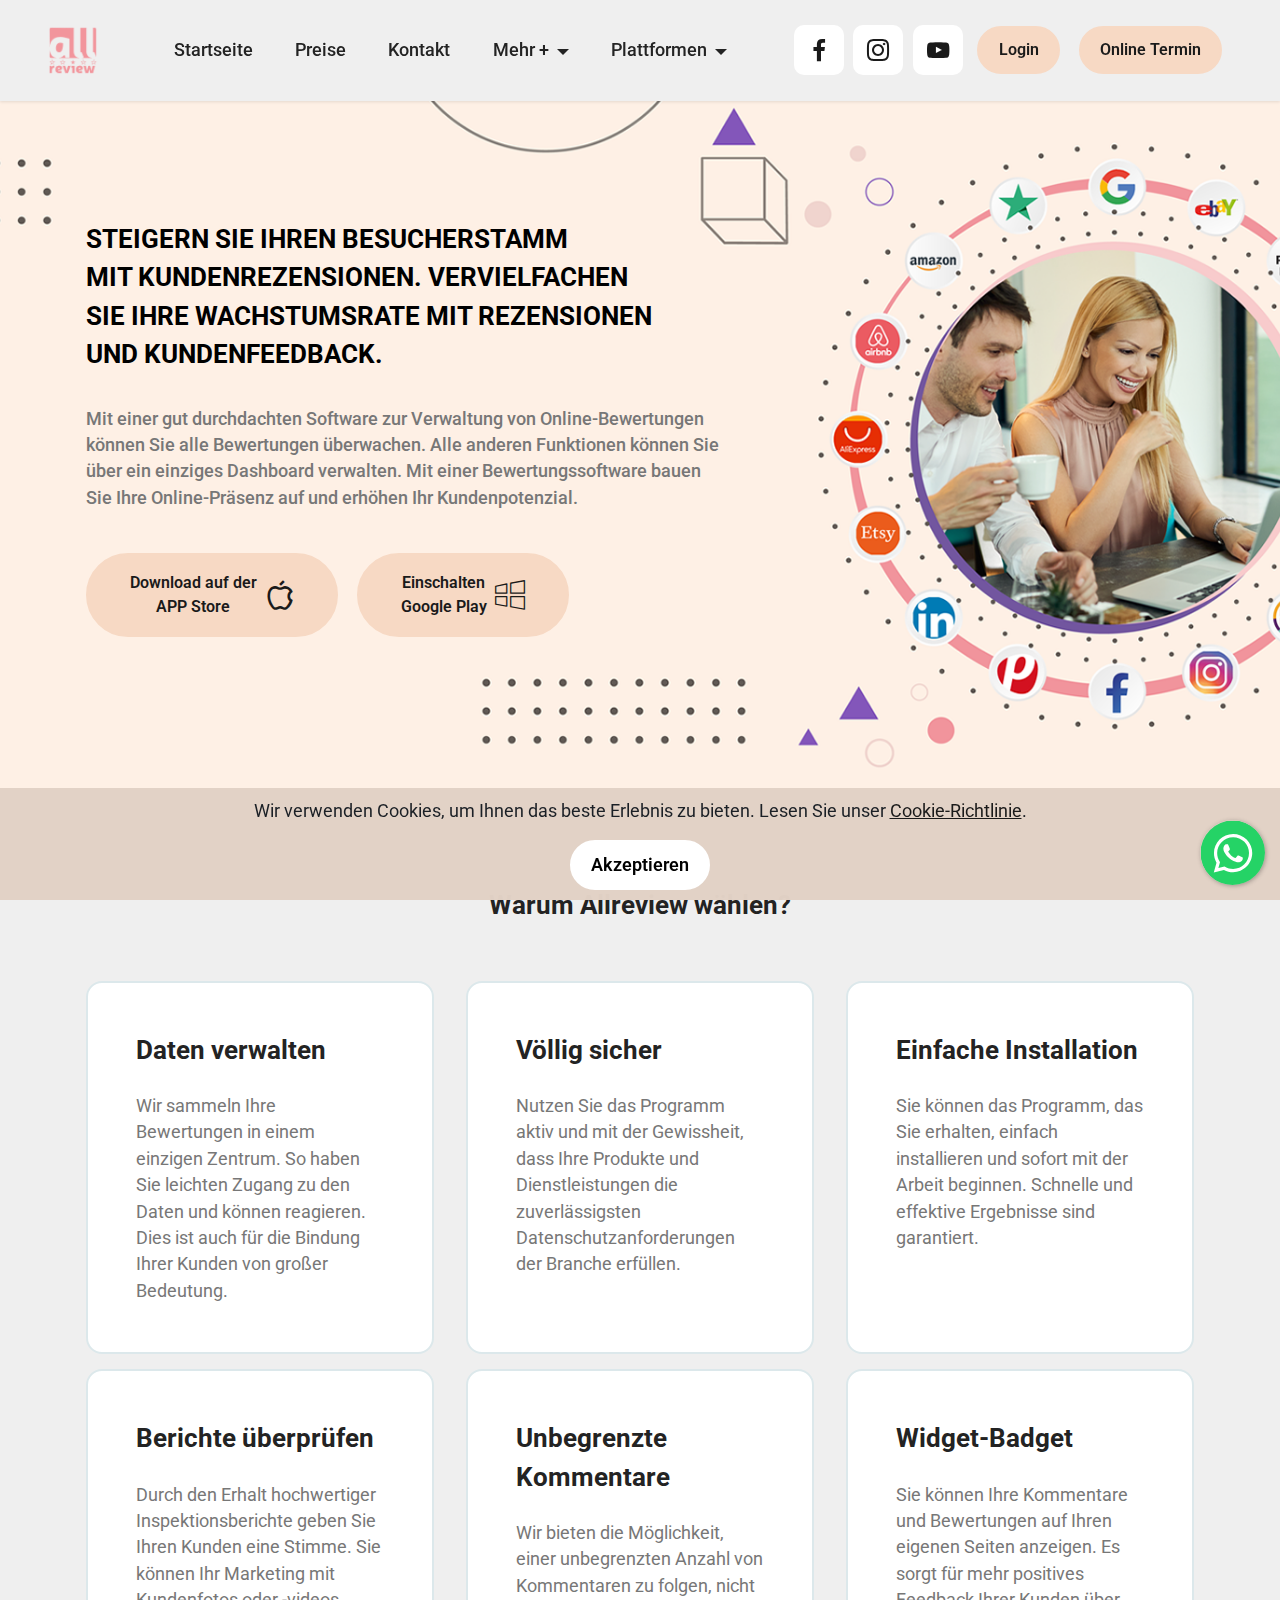
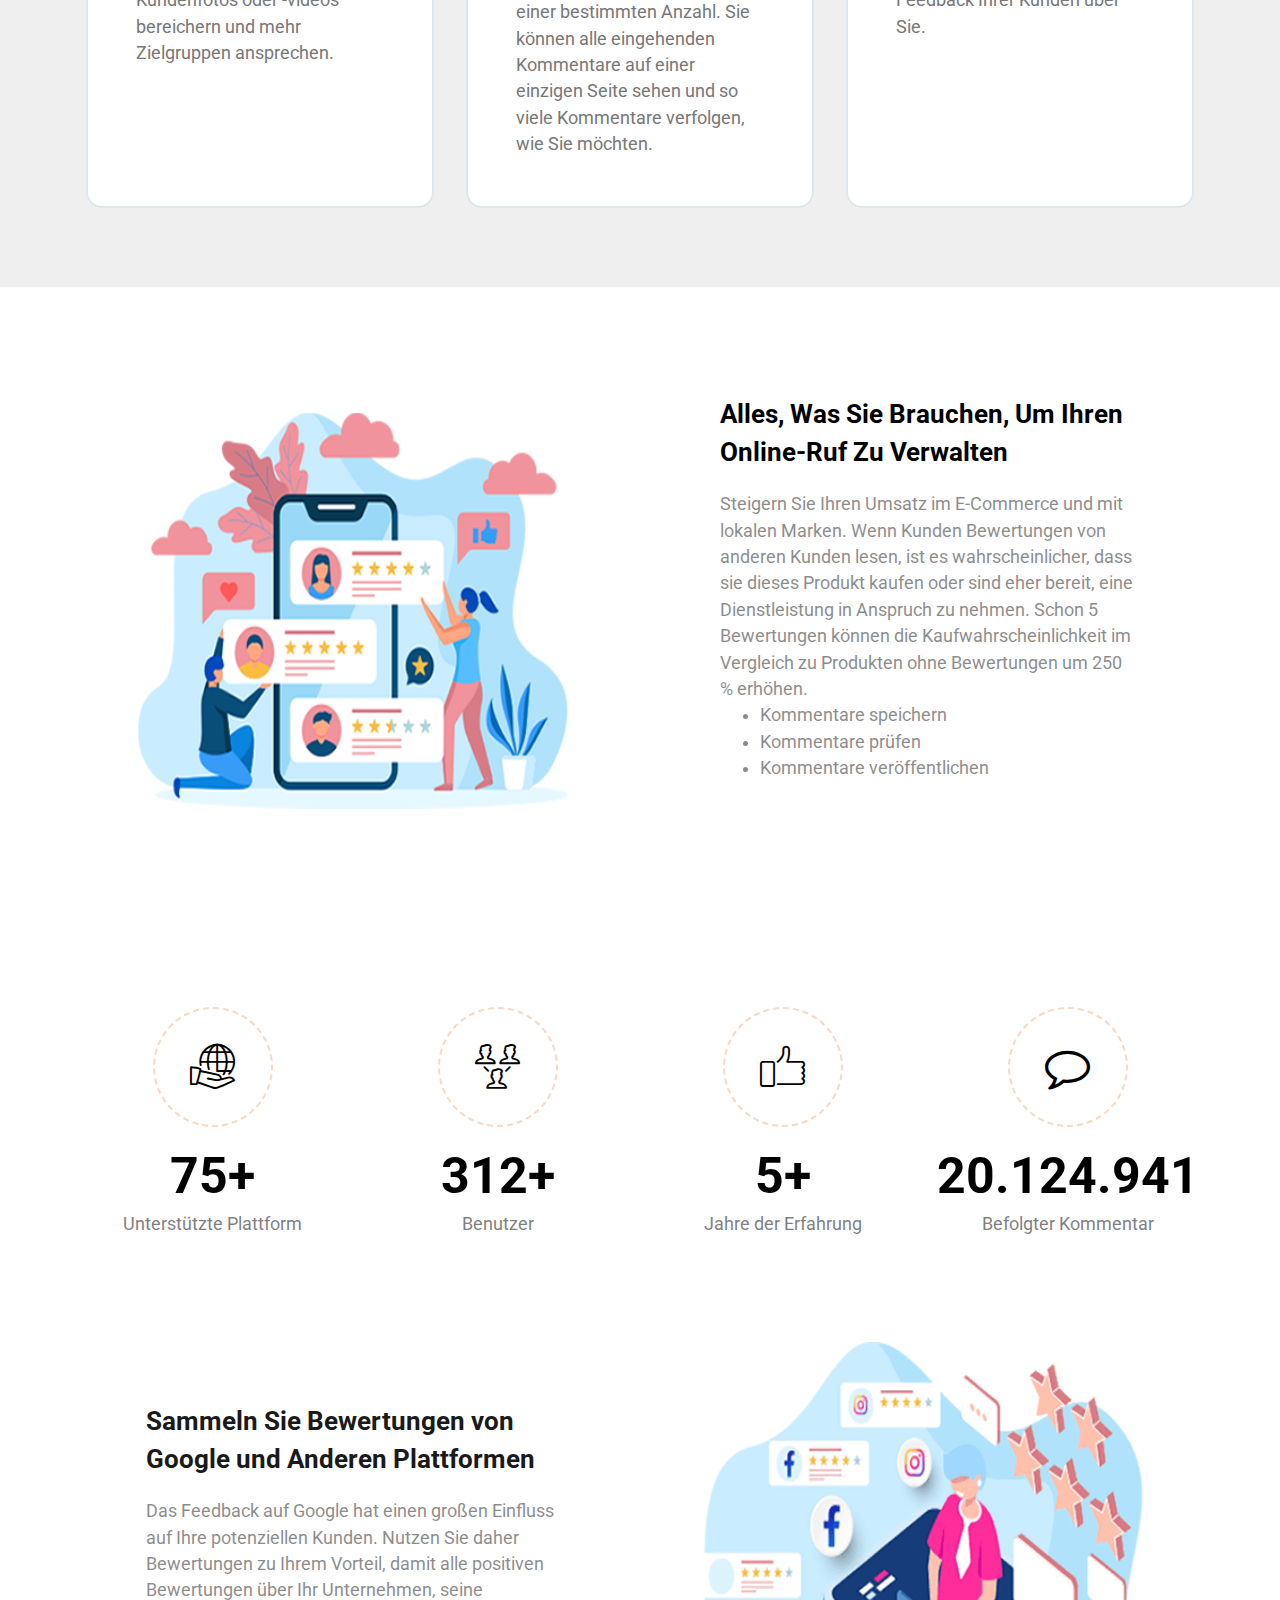
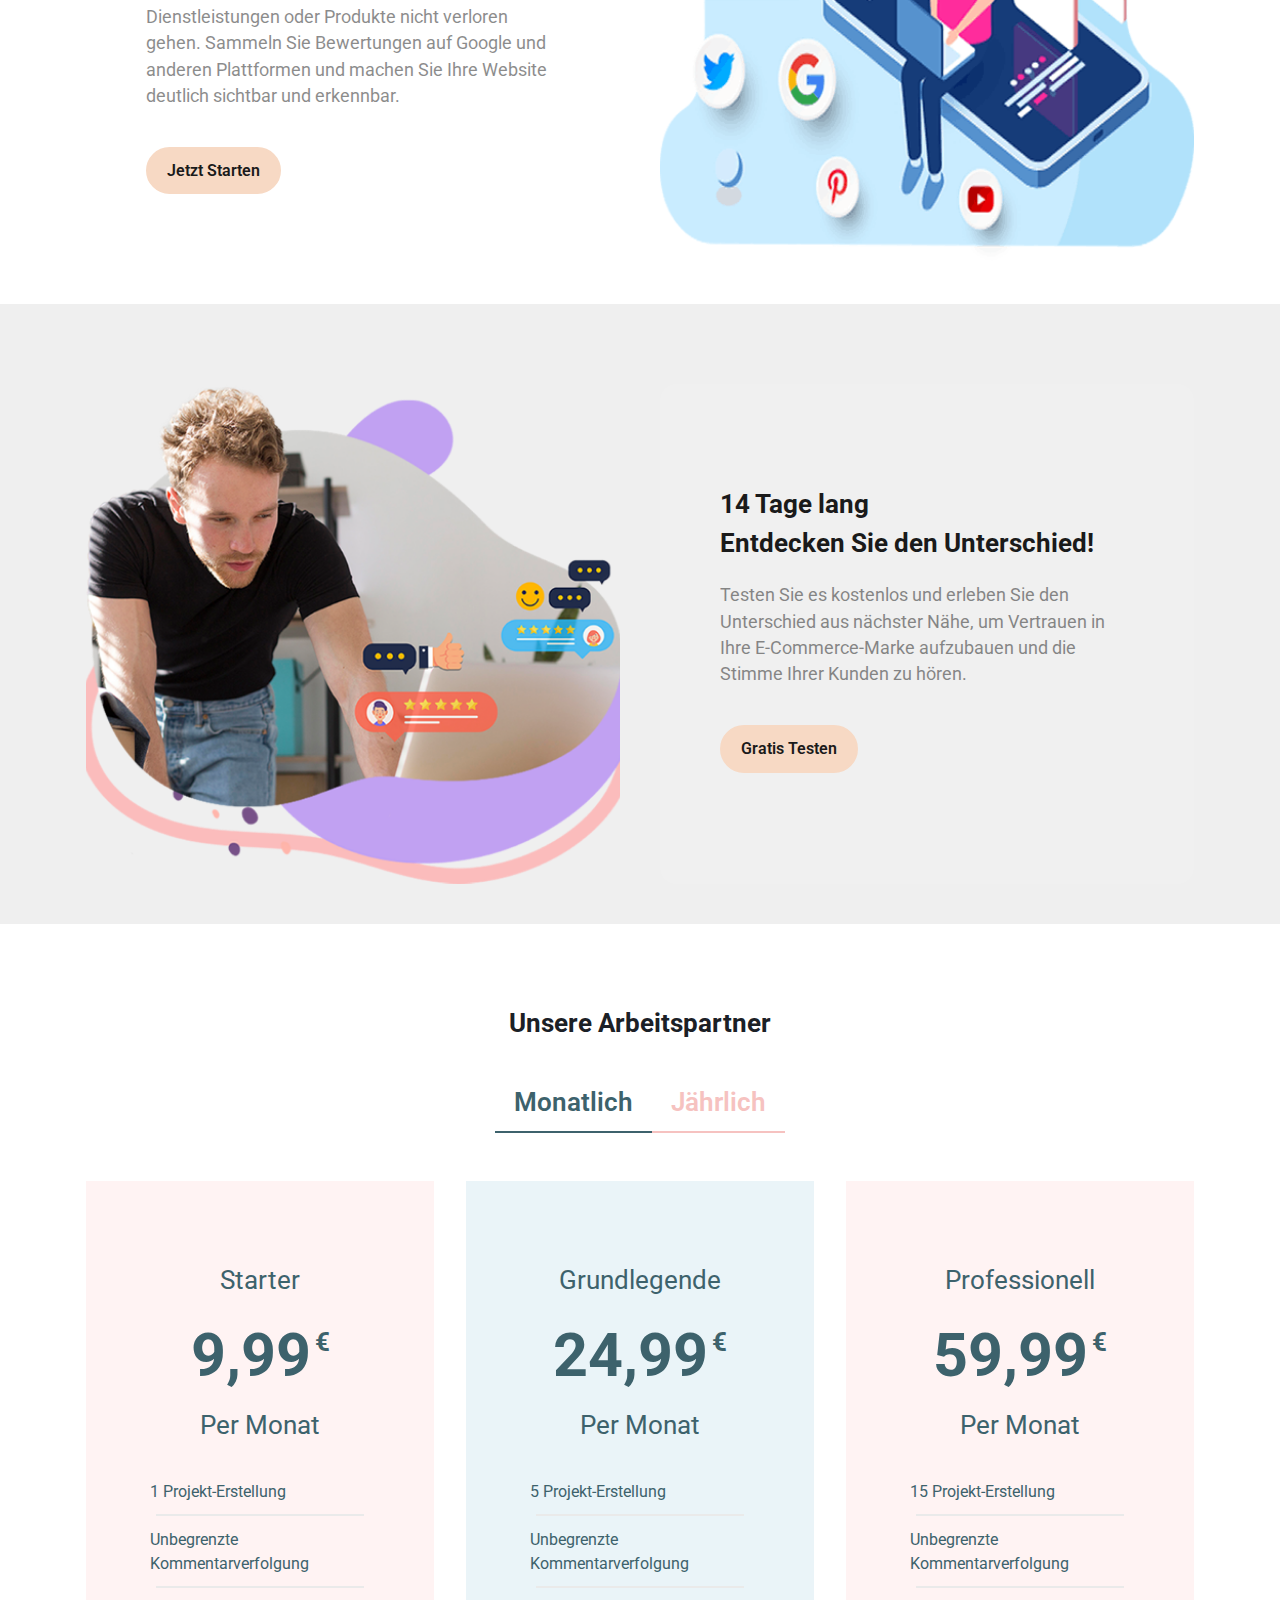
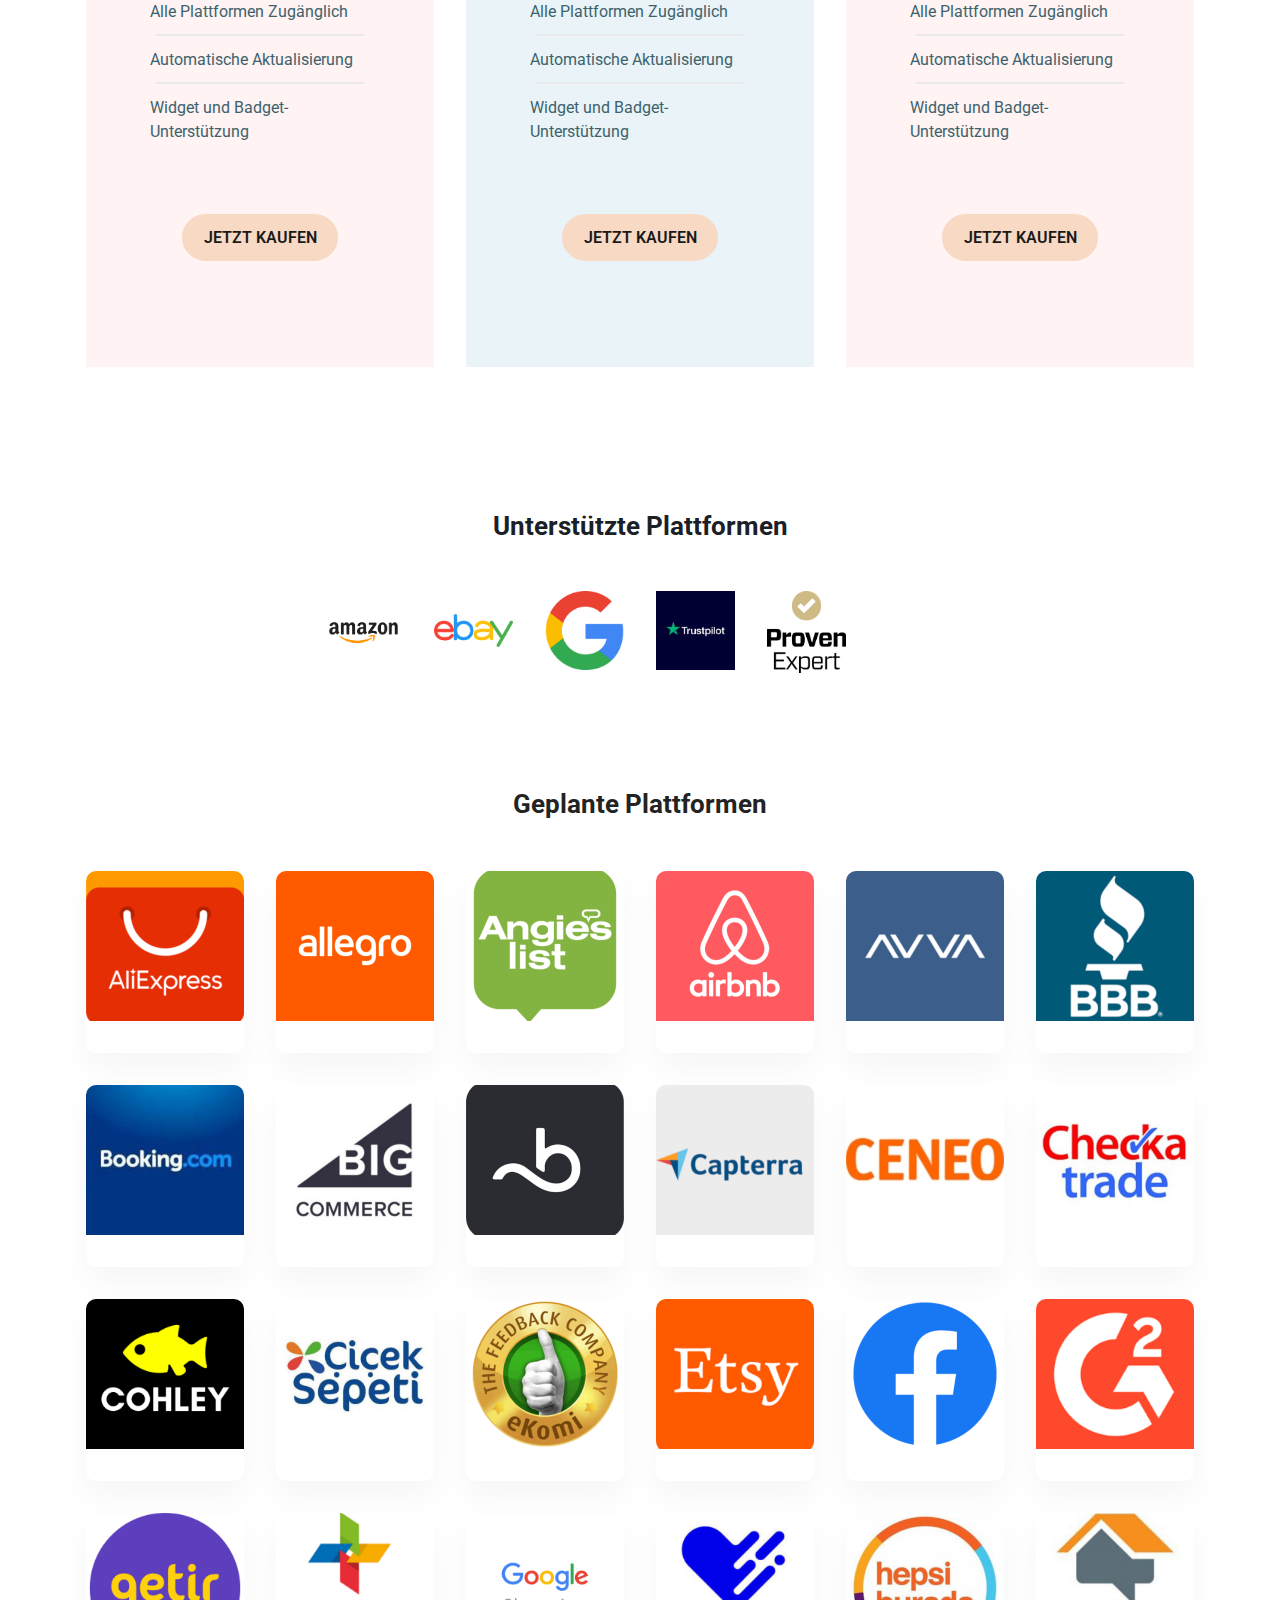
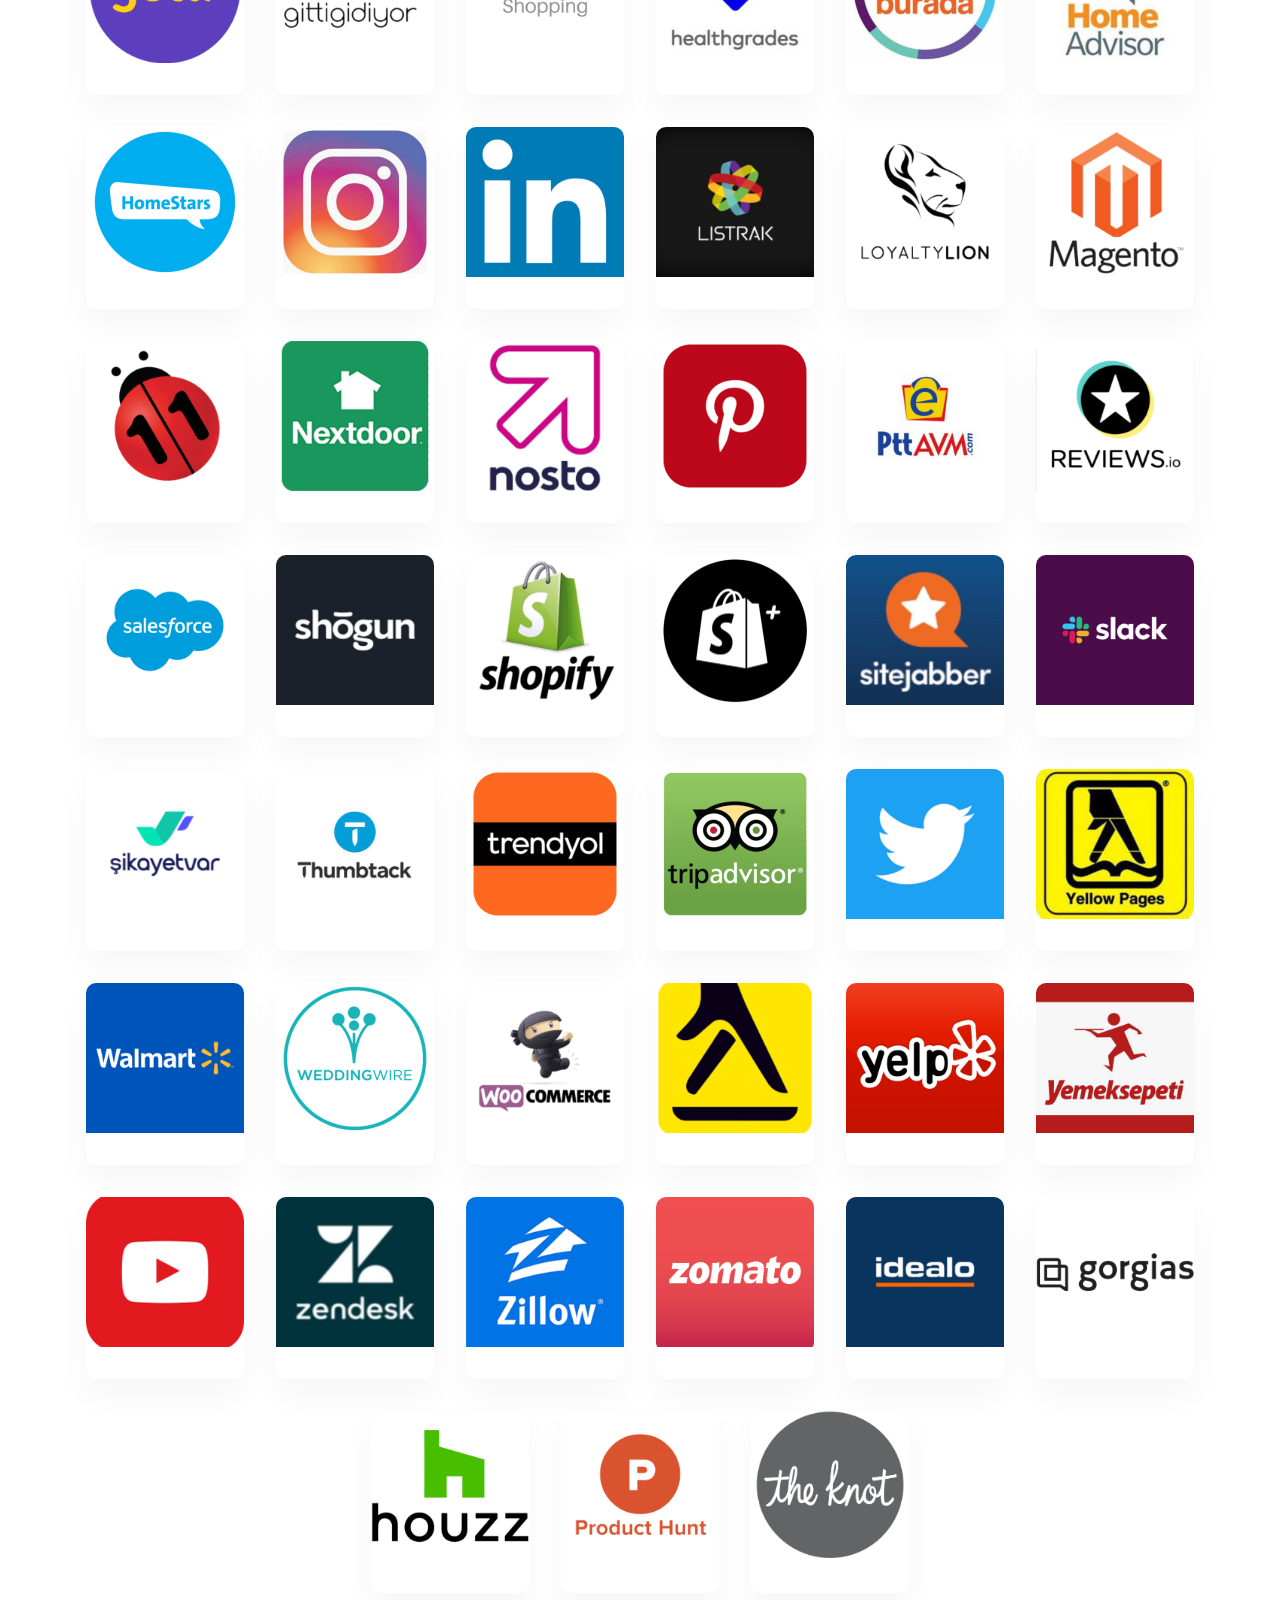
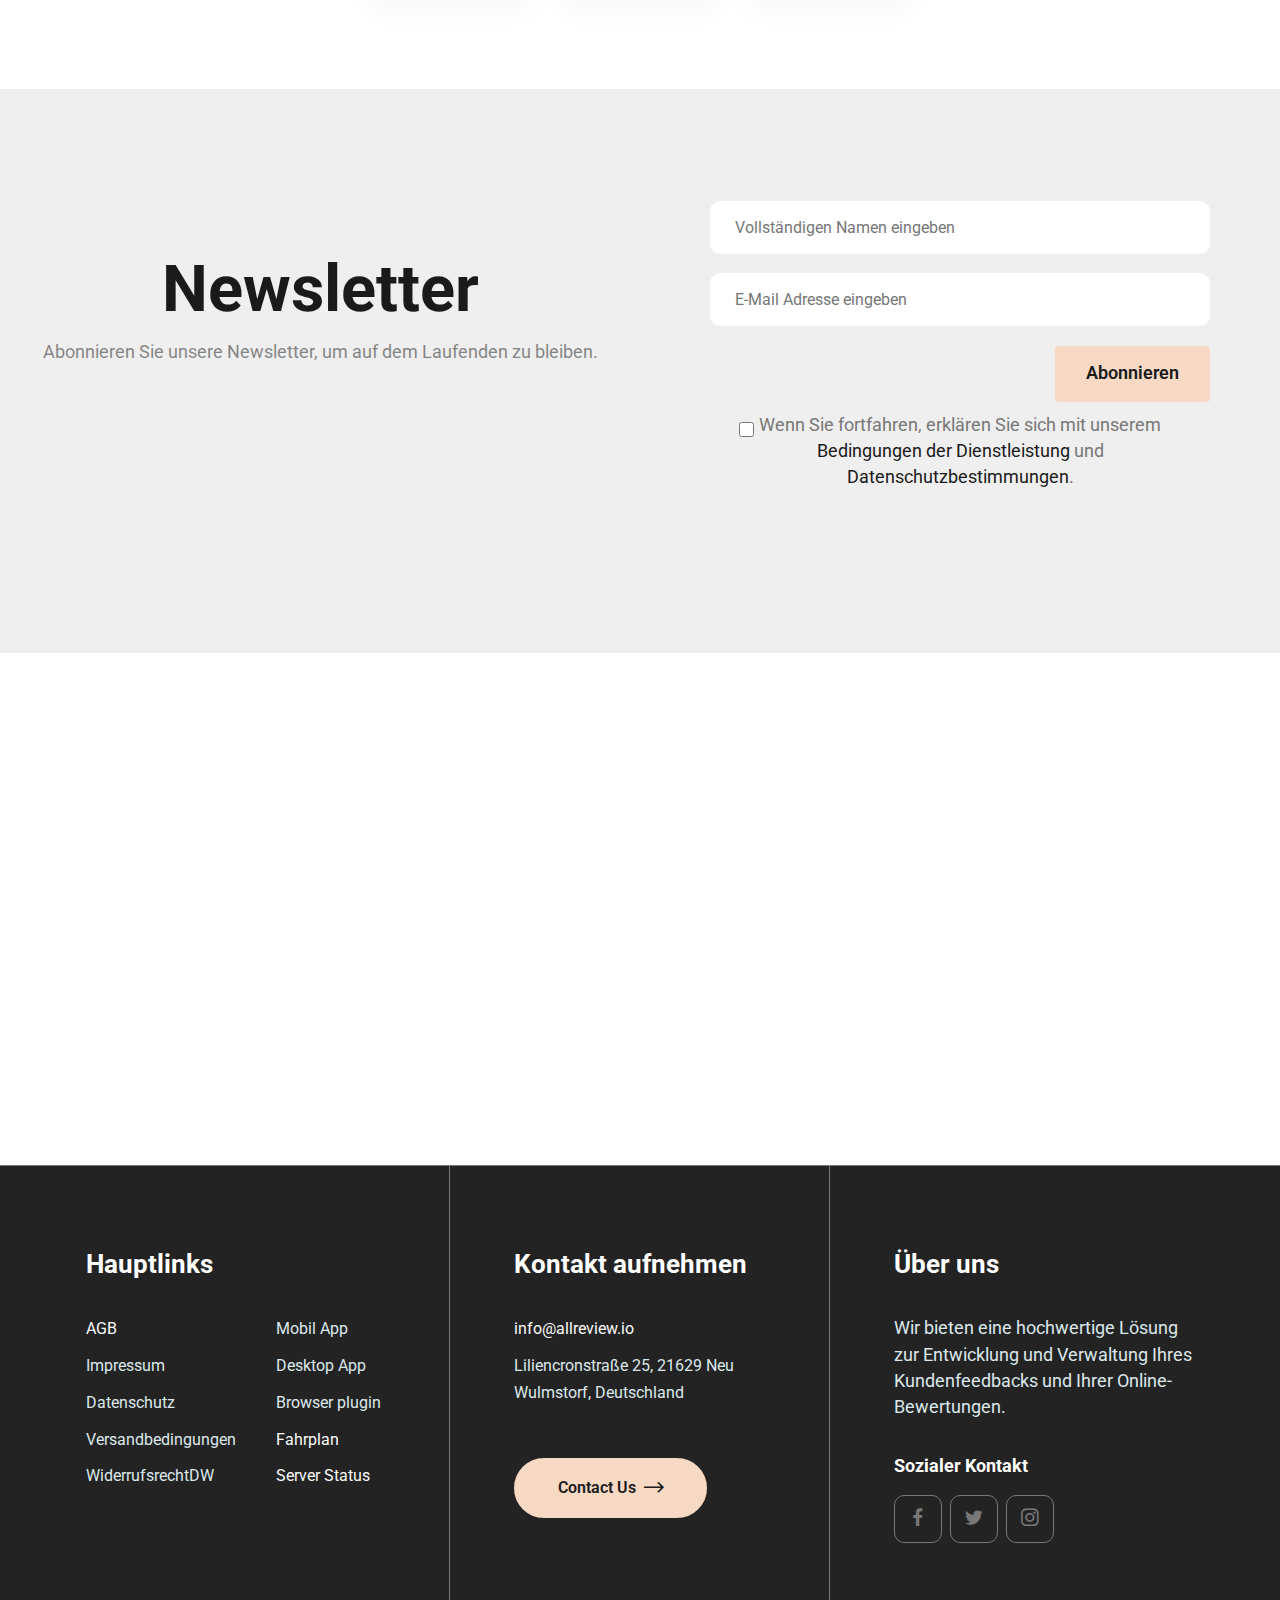
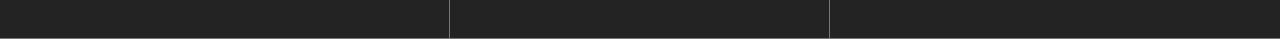
==== index.html @ 074fd221 "1" ====
<!DOCTYPE html>
<html  lang="de">
<head>
  
  <meta charset="UTF-8">
  <meta http-equiv="X-UA-Compatible" content="IE=edge">
  
  <meta name="twitter:card" content="summary_large_image"/>
  <meta name="twitter:image:src" content="">
  <meta property="og:image" content="">
  <meta name="twitter:title" content="Home">
  <meta name="viewport" content="width=device-width, initial-scale=1, minimum-scale=1">
  <link rel="shortcut icon" href="assets/images/logo-128x128.png" type="image/x-icon">
  <meta name="description" content="">
  
  
  <title>Home</title>
  <link rel="stylesheet" href="assets/web/assets/mobirise-icons2/mobirise2.css">
  <link rel="stylesheet" href="assets/web/assets/mobirise-icons/mobirise-icons.css">
  <link rel="stylesheet" href="assets/web/assets/mobirise-icons-bold/mobirise-icons-bold.css">
  <link rel="stylesheet" href="assets/Material-Design-Icons/css/material.css">
  <link rel="stylesheet" href="assets/FontAwesome/css/font-awesome.css">
  <link rel="stylesheet" href="assets/icon54/style.css">
  <link rel="stylesheet" href="assets/iconsMind/style.css">
  <link rel="stylesheet" href="assets/icon54-v2/style.css">
  <link rel="stylesheet" href="assets/tether/tether.min.css">
  <link rel="stylesheet" href="assets/bootstrap/css/bootstrap.min.css">
  <link rel="stylesheet" href="assets/bootstrap/css/bootstrap-grid.min.css">
  <link rel="stylesheet" href="assets/bootstrap/css/bootstrap-reboot.min.css">
  <link rel="stylesheet" href="assets/web/assets/gdpr-plugin/gdpr-styles.css">
  <link rel="stylesheet" href="assets/chatbutton/floating-wpp.css">
  <link rel="stylesheet" href="assets/dropdown/css/style.css">
  <link rel="stylesheet" href="assets/formstyler/jquery.formstyler.css">
  <link rel="stylesheet" href="assets/formstyler/jquery.formstyler.theme.css">
  <link rel="stylesheet" href="assets/datepicker/jquery.datetimepicker.min.css">
  <link rel="stylesheet" href="assets/socicon/css/styles.css">
  <link rel="stylesheet" href="assets/theme/css/style.css">
  <link rel="preload" href="https://fonts.googleapis.com/css?family=Roboto:100,100i,300,300i,400,400i,500,500i,700,700i,900,900i&display=swap" as="style" onload="this.onload=null;this.rel='stylesheet'">
  <noscript><link rel="stylesheet" href="https://fonts.googleapis.com/css?family=Roboto:100,100i,300,300i,400,400i,500,500i,700,700i,900,900i&display=swap"></noscript>
  <link rel="preload" as="style" href="assets/mobirise/css/mbr-additional.css"><link rel="stylesheet" href="assets/mobirise/css/mbr-additional.css" type="text/css">
  
  
  <script src="https://cdn.gravitec.net/storage/577060b74be6c25f3ea1b6c2cb32efcf/client.js" async></script>
  
</head>
<body>
  
  <section class="menu menu1 cid-st2eExKwNs" once="menu" id="menu01-1">
    
    <nav class="navbar navbar-dropdown navbar-fixed-top navbar-expand-lg">
        <div class="container-fluid">
            <div class="navbar-brand">
                <span class="navbar-logo">
                    <a href="index.html#header01-0">
                        <img src="[data-uri]" alt="Allreview.io" style="height: 5.5rem;" loading="lazy" class="lazyload" data-src="assets/images/favicon.png">
                    </a>
                </span>
                
            </div>
            <button class="navbar-toggler" type="button" data-toggle="collapse" data-target="#navbarSupportedContent" aria-controls="navbarNavAltMarkup" aria-expanded="false" aria-label="Toggle navigation">
                <div class="hamburger">
                    <span></span>
                    <span></span>
                    <span></span>
                    <span></span>
                </div>
            </button>
            <div class="collapse navbar-collapse" id="navbarSupportedContent">
                <ul class="navbar-nav nav-dropdown" data-app-modern-menu="true"><li class="nav-item"><a class="nav-link link text-black text-primary display-7" href="index.html#header01-0" aria-expanded="false">Startseite</a></li>
                    <li class="nav-item"><a class="nav-link link text-black text-primary display-7" href="index.html#content02-1z" aria-expanded="false">Preise</a></li>
                    <li class="nav-item"><a class="nav-link link text-black text-primary display-7" href="kontakt.html#contact4-e">Kontakt</a></li><li class="nav-item dropdown"><a class="nav-link link text-black dropdown-toggle display-7" href="#" data-toggle="dropdown-submenu" aria-expanded="false">Mehr +</a><div class="dropdown-menu"><a class="text-black dropdown-item text-primary display-7" href="uber-uns.html#content02-2g">Über uns</a><a class="text-black dropdown-item text-primary display-7" href="mannsshaft.html#content02-26" aria-expanded="false">Mannschaft</a><a class="text-black dropdown-item text-primary display-7" href="https://app.loopedin.io/allreview#/roadmap" aria-expanded="false" target="_blank">Fahrplan</a><a class="text-black dropdown-item text-primary display-7" href="https://stats.uptimerobot.com/9y4GzhzDp0" aria-expanded="false" target="_blank">Server Status</a></div></li><li class="nav-item dropdown"><a class="nav-link link text-black dropdown-toggle display-7" href="#" data-toggle="dropdown-submenu" aria-expanded="false">Plattformen</a><div class="dropdown-menu"><a class="text-black dropdown-item text-primary display-7" href="mobil-app.html#article8-u">Mobil App</a><a class="text-black dropdown-item text-primary display-7" href="desktop-app.html#article8-t" aria-expanded="false">Desktop App</a><a class="text-black dropdown-item text-primary display-7" href="browser-plugin.html#article8-s" aria-expanded="false">Browser Plugin</a></div></li></ul>
                <div class="icons-menu">
                    <a class="iconfont-wrapper" href="#" target="_blank">
                        <span class="p-2 mbr-iconfont socicon-facebook socicon" style="color: rgb(26, 26, 26); fill: rgb(26, 26, 26);"></span>
                    </a>
                    <a class="iconfont-wrapper" href="#" target="_blank">
                        <span class="p-2 mbr-iconfont socicon-instagram socicon" style="color: rgb(26, 26, 26); fill: rgb(26, 26, 26);"></span>
                    </a>
                    <a class="iconfont-wrapper" href="#" target="_blank">
                        <span class="p-2 mbr-iconfont socicon-youtube socicon" style="color: rgb(26, 26, 26); fill: rgb(26, 26, 26);"></span>
                    </a>
                    
                </div>
                <div class="navbar-buttons mbr-section-btn"><a class="btn btn-primary display-4" href="#">Login</a> <a class="btn btn-primary display-4" href="#" data-toggle="modal" data-bs-toggle="modal" data-target="#mbr-popup-1o" data-bs-target="#mbr-popup-1o">Online Termin</a></div>
            </div>
        </div>
    </nav>
</section>

<section class="header1 cid-st2eElkdSs" id="header01-0">
    
    <div class="mbr-overlay" style="opacity: 0; background-color: rgb(255, 255, 255);"></div>
    <div class="container">
        <div class="row">
            <div class="col-12 col-lg-7 align-left">
                
                <h1 class="mbr-section-title mbr-white mbr-fonts-style mb-4 display-5"><strong>STEIGERN SIE IHREN BESUCHERSTAMM
</strong><div><strong>MIT KUNDENREZENSIONEN. VERVIELFACHEN
</strong></div><div><strong>SIE IHRE WACHSTUMSRATE MIT REZENSIONEN
</strong></div><div><strong>UND KUNDENFEEDBACK.</strong></div></h1>
                <p class="mbr-text mbr-semibold mbr-fonts-style mb-4 display-7">Mit einer gut durchdachten Software zur Verwaltung von Online-Bewertungen können Sie alle Bewertungen überwachen. Alle anderen Funktionen können Sie über ein einziges Dashboard verwalten. Mit einer Bewertungssoftware bauen Sie Ihre Online-Präsenz auf und erhöhen Ihr Kundenpotenzial.</p>
                <div class="mbr-section-btn"><a class="btn btn-lg btn-primary display-4" href="#"><span class="mobi-mbri mobi-mbri-apple mbr-iconfont mbr-iconfont-btn" style="font-size: 30px;"></span>Download auf der<br>APP Store</a> <a class="btn btn-lg btn-primary display-4" href="#"><span class="mbri-windows mbr-iconfont mbr-iconfont-btn" style="font-size: 30px;"></span>Einschalten<br>Google Play</a></div>
                
            </div>
        </div>
    </div>
</section>

<section class="features13 cid-tbMT5rLU5O" id="features013-0">
    

    
    <div class="container">
        <div class="row">
            <div class="col-12 mb-5 col-lg-9">
                
                <h3 class="mbr-section-title mbr-fonts-style align-center display-5"><strong>Warum Allreview wählen?</strong></h3>

            </div>
        </div>
        <div class="row">
            <div class="card col-12 col-md-6 md-pb col-lg-4">
                <div class="card-wrapper">
                    <div class="card-box align-left">
                        
                        <h5 class="card-title mbr-fonts-style m-0 p-0 display-5"><strong>Daten verwalten</strong></h5>

                    </div>
                    <p class="card-text align-left mbr-fonts-style pt-4 mb-0 display-7">Wir sammeln Ihre Bewertungen in einem einzigen Zentrum. So haben Sie leichten Zugang zu den Daten und können reagieren. Dies ist auch für die Bindung Ihrer Kunden von großer Bedeutung.</p>
                    
                </div>
            </div>
            <div class="card col-12 col-md-6 md-pb col-lg-4">
                <div class="card-wrapper">
                    <div class="card-box align-center">
                        
                        <h5 class="card-title align-left mbr-fonts-style m-0 p-0 display-5"><strong>Völlig sicher</strong></h5>

                    </div>
                    <p class="card-text align-left mbr-fonts-style pt-4 mb-0 display-7">Nutzen Sie das Programm aktiv und mit der Gewissheit, dass Ihre Produkte und Dienstleistungen die zuverlässigsten Datenschutzanforderungen der Branche erfüllen.</p>
                    
                </div>
            </div>
            <div class="card col-12 col-md-6 md-pb col-lg-4">
                <div class="card-wrapper">
                    <div class="card-box align-center">
                        
                        <h5 class="card-title align-left mbr-fonts-style m-0 p-0 display-5"><strong>Einfache Installation</strong></h5>

                    </div>
                    <p class="card-text align-left mbr-fonts-style pt-4 mb-0 display-7">Sie können das Programm, das Sie erhalten, einfach installieren und sofort mit der Arbeit beginnen. Schnelle und effektive Ergebnisse sind garantiert.</p>
                    
                </div>
            </div>
           <div class="card col-12 col-md-6 md-pb col-lg-4">
                <div class="card-wrapper">
                    <div class="card-box align-center">
                        
                        <h5 class="card-title align-left mbr-fonts-style m-0 p-0 display-5"><strong>Berichte überprüfen</strong></h5>

                    </div>
                    <p class="card-text align-left mbr-fonts-style pt-4 mb-0 display-7">Durch den Erhalt hochwertiger Inspektionsberichte geben Sie Ihren Kunden eine Stimme. Sie können Ihr Marketing mit Kundenfotos oder -videos bereichern und mehr Zielgruppen ansprechen.</p>
                    
                </div>
            </div>   
            <div class="card col-12 col-md-6 md-pb col-lg-4">
                <div class="card-wrapper">
                    <div class="card-box align-center">
                        
                        <h5 class="card-title align-left mbr-fonts-style m-0 p-0 display-5"><strong>Unbegrenzte Kommentare</strong></h5>

                    </div>
                    <p class="card-text align-left mbr-fonts-style pt-4 mb-0 display-7">Wir bieten die Möglichkeit, einer unbegrenzten Anzahl von Kommentaren zu folgen, nicht einer bestimmten Anzahl. Sie können alle eingehenden Kommentare auf einer einzigen Seite sehen und so viele Kommentare verfolgen, wie Sie möchten.</p>
                    
                </div>
            </div>
            <div class="card col-12 col-md-6 md-pb col-lg-4">
                <div class="card-wrapper">
                    <div class="card-box align-center">
                        
                        <h5 class="card-title align-left mbr-fonts-style m-0 p-0 display-5"><strong>Widget-Badget</strong></h5>

                    </div>
                    <p class="card-text align-left mbr-fonts-style pt-4 mb-0 display-7">Sie können Ihre Kommentare und Bewertungen auf Ihren eigenen Seiten anzeigen. Es sorgt für mehr positives Feedback Ihrer Kunden über Sie.</p>
                    
                </div>
            </div>
        </div>
    </div>
</section>

<section data-bs-version="5.1" class="features1 cid-tcoLlOIFrO" id="afeatures1-1k">
    
    
    <div class="align-center container">
        <div class="row justify-content-center">
            <div class="mbr-section-head col-12 col-lg">
                <div class="text-container">
                    <h4 class="mbr-section-title mbr-fonts-style mb-0 display-5"><strong>Alles, Was Sie Brauchen, Um Ihren Online-Ruf Zu Verwalten</strong></h4>
                    <h5 class="mbr-section-subtitle mbr-fonts-style display-7">Steigern Sie Ihren Umsatz im E-Commerce und mit lokalen Marken. Wenn Kunden Bewertungen von anderen Kunden lesen, ist es wahrscheinlicher, dass sie dieses Produkt kaufen oder sind eher bereit, eine Dienstleistung in Anspruch zu nehmen. Schon 5 Bewertungen können die Kaufwahrscheinlichkeit im Vergleich zu Produkten ohne Bewertungen um 250 % erhöhen.
                        <div class="mbr-list mbr-fonts-style">
                            <ul>
                                <li>Kommentare speichern</li>
                                <li>Kommentare prüfen</li>
                                <li>Kommentare veröffentlichen</li>
                            </ul>
                        </div>
                            </h5>
                    
                </div>
            </div>
            <div class="col-12 col-lg-6 col-video">
                <div class="box">
                    <div class="mbr-media show-modal align-center">
                        <img src="[data-uri]" alt="" loading="lazy" class="lazyload" data-src="assets/images/cevrimici-itibar1.svg">
                    </div>
                </div>
            </div>
        </div>
    </div>
</section>

<section class="counter1 cleanm4_counter1 cid-tcsjCLaqTn" id="counters1-2a">

	

	

	<div class="container">
		<div class="row justify-content-center align-center">
			<div class="col-md-3 col-sm-6 stats-item">
				<div class="common-wrap d-flex flex-column">
					<span class="mbr-iconfont icon54-v1-eatrh-support"></span>
					<div class="fld-wrap">
						<h3 class="mbr-fonts-style mbr-bold mbr-section-title count counter display-2">75+</h3>
						<h2 class="mbr-fonts-style mbr-card-title mbr-regular heading display-7">Unterstützte Plattform</h2>
					</div>
				</div>
			</div>

			<div class="col-md-3 col-sm-6 stats-item col-lg-3">
				<div class="common-wrap d-flex flex-column">
					<span class="mbr-iconfont icon54-v2-connecting-users"></span>
					<div class="fld-wrap">
						<h3 class="mbr-fonts-style mbr-bold mbr-section-title count counter display-2">312+</h3>
						<h2 class="mbr-fonts-style mbr-card-title mbr-regular headinge display-7">Benutzer</h2>
					</div>
				</div>
			</div>

			<div class="col-md-3 col-sm-6 stats-item col-lg-3">
				<div class="common-wrap d-flex flex-column">
					<span class="mbr-iconfont mbri-like"></span>
					<div class="fld-wrap">
						<h3 class="mbr-fonts-style mbr-bold mbr-section-title count counter display-2">5+</h3>
						<h2 class="mbr-fonts-style mbr-card-title mbr-regular heading display-7">Jahre der Erfahrung</h2>
					</div>
				</div>
			</div>

			<div class="col-md-3 col-sm-6 stats-item col-lg-3">
				<div class="common-wrap d-flex flex-column">
					<span class="mbr-iconfont fa-comment-o fa"></span>
					<div class="fld-wrap">
						<h3 class="mbr-fonts-style mbr-bold mbr-section-title count counter display-2">20.124.941</h3>
						<h2 class="mbr-fonts-style mbr-card-title mbr-regular heading display-7">Befolgter Kommentar</h2>
					</div>
				</div>
			</div>
		</div>
	</div>
</section>

<section data-bs-version="5.1" class="features1 cid-tcoNsYW1YW" id="afeatures1-1l">
    
    
    <div class="align-center container">
        <div class="row justify-content-center">
            <div class="mbr-section-head col-12 col-lg">
                <div class="text-container">
                    <h4 class="mbr-section-title mbr-fonts-style mb-0 display-5"><strong>Sammeln Sie Bewertungen von Google und Anderen Plattformen</strong></h4>
                    <h5 class="mbr-section-subtitle mbr-fonts-style display-7">Das Feedback auf Google hat einen großen Einfluss auf Ihre potenziellen Kunden. Nutzen Sie daher Bewertungen zu Ihrem Vorteil, damit alle positiven Bewertungen über Ihr Unternehmen, seine Dienstleistungen oder Produkte nicht verloren gehen. Sammeln Sie Bewertungen auf Google und anderen Plattformen und machen Sie Ihre Website deutlich sichtbar und erkennbar.</h5>
                    <div class="mbr-section-btn"><a class="btn btn-primary display-4" href="#">Jetzt Starten</a></div>
                </div>
            </div>
            <div class="col-12 col-lg-6 col-video">
                <div class="box">
                    <div class="mbr-media show-modal align-center">
                        <img src="[data-uri]" alt="" loading="lazy" class="lazyload" data-src="assets/images/googledan-yorumlar-toplayn1-554x488.png">
                    </div>
                </div>
            </div>
        </div>
    </div>
</section>

<section data-bs-version="5.1" class="features1 cid-tcoOeYn5zS" id="afeatures1-1m">
    
    
    <div class="align-center container">
        <div class="row justify-content-center">
            <div class="mbr-section-head col-12 col-lg">
                <div class="text-container">
                    <h4 class="mbr-section-title mbr-fonts-style mb-0 display-5"><strong>14 Tage lang
</strong><div><strong>Entdecken Sie den Unterschied!</strong></div></h4>
                    <h5 class="mbr-section-subtitle mbr-fonts-style display-7">Testen Sie es kostenlos und erleben Sie den Unterschied aus nächster Nähe, um Vertrauen in Ihre E-Commerce-Marke aufzubauen und die Stimme Ihrer Kunden zu hören.</h5>
                    <div class="mbr-section-btn"><a class="btn btn-primary display-4" href="#">Gratis Testen</a></div>
                </div>
            </div>
            <div class="col-12 col-lg-6 col-video">
                <div class="box">
                    <div class="mbr-media show-modal align-center">
                        <img src="[data-uri]" alt="" loading="lazy" class="lazyload" data-src="assets/images/ucretsiz-kullanim.svg">
                    </div>
                </div>
            </div>
        </div>
    </div>
</section>

<section class="content2 cid-tcrY5Z5Ztw" id="content02-1z">
    
    <div class="container">
        <div class="row justify-content-center">
            <div class="col-md-12 col-lg-12">
                
                
                <p class="mbr-text mbr-fonts-style display-5"><strong>
                    Unsere Arbeitspartner</strong></p>
            </div>
        </div>
    </div>
</section>

<section class="tabs2 personam4_tabs2 tabs cid-tbN7xHlGVc" id="tabs02-7">

	

	

	<div class="container d-flex flex-column">
		<ul class="nav nav-tabs mb-4 d-flex justify-content-center mx-auto" role="tablist">
			<li class="nav-item first mbr-section-btn show active" role="presentation"><a aria-controls="persona2-tab1-content" aria-selected="true" class="mbr-fonts-style btn-sm btn show active display-5" data-toggle="tab" href="#tabs02-7_tab0" role="tab">Monatlich</a></li>
			<li class="nav-item mbr-section-btn" role="presentation"><a aria-controls="persona2-tab2-content" aria-selected="true" class="mbr-fonts-style btn-sm btn active display-5" data-toggle="tab" href="#tabs02-7_tab1" role="tab">Jährlich</a></li>
		</ul>

		<div class="tab-content">
			<div aria-labelledby="persona2-tab1" class="tab-pane show active" id="persona2-tab1-content" role="tabpanel">
				<div class="row justify-content-center">

					<div class="plan col-12 justify-content-center col-lg-4">
						<div class="card1">
							<div class="plan-header text-center">
								<h3 class="plan-title mbr-fonts-style display-5">
									Starter</h3>
								<div class="plan-price py-3">
									<span class="price-figure mbr-fonts-style display-1">
										9,99</span>
									<span class="price-value mbr-fonts-style display-5">
										€
									</span>
								</div>
								<h4 class="plan-text mbr-fonts-style pb-4 m-0 display-5">
									Per Monat</h4>
							</div>
							<div class="plan-body">
								<div class="plan-list align-center">
									<ul class="list-group list-group-flush mbr-fonts-style display-4">
										<li class="list-group-item">1 Projekt-Erstellung</li>
                                        <li class="list-group-item">Unbegrenzte Kommentarverfolgung</li>
                                        <li class="list-group-item">Alle Plattformen Zugänglich</li>
                                        <li class="list-group-item">Automatische Aktualisierung</li>
                                        <li class="list-group-item">Widget und Badget-Unterstützung</li>
									</ul>
								</div>
								<div class="mbr-section-btn text-center pt-5"><a class="btn btn-primary display-4" href="#">JETZT KAUFEN</a></div>
							</div>
						</div>
					</div>

					<div class="plan col-12 justify-content-center col-lg-4">
						<div class="card2">
							<div class="plan-header text-center">
								<h3 class="plan-title mbr-fonts-style display-5">
									Grundlegende </h3>
								<div class="plan-price  py-3">
									<span class="price-figure mbr-fonts-style display-1">
										24,99</span>
									<span class="price-value mbr-fonts-style display-5">
										€
									</span>
								</div>
								<h4 class="plan-text mbr-fonts-style pb-4 m-0 display-5">
									Per Monat</h4>
							</div>
							<div class="plan-body">
								<div class="plan-list align-center">
									<ul class="list-group list-group-flush mbr-fonts-style display-4">
										<li class="list-group-item">5 Projekt-Erstellung</li>
                                        <li class="list-group-item">Unbegrenzte Kommentarverfolgung</li>
                                        <li class="list-group-item">Alle Plattformen Zugänglich</li>
                                        <li class="list-group-item">Automatische Aktualisierung</li>
                                        <li class="list-group-item">Widget und Badget-Unterstützung</li>
									</ul>
								</div>
								<div class="mbr-section-btn text-center pt-5"><a class="btn btn-primary display-4" href="#">JETZT KAUFEN</a></div>
							</div>
						</div>
					</div>

					<div class="plan col-12 justify-content-center col-lg-4">
						<div class="card3">
							<div class="plan-header text-center">
								<h3 class="plan-title mbr-fonts-style display-5">
									Professionell </h3>
								<div class="plan-price py-3">
									<span class="price-figure mbr-fonts-style display-1">59,99</span>
									<span class="price-value mbr-fonts-style display-5">
										€
									</span>
								</div>
								<h4 class="plan-text mbr-fonts-style pb-4 m-0 display-5">
									Per Monat</h4>
							</div>
							<div class="plan-body">
								<div class="plan-list align-center">
									<ul class="list-group list-group-flush mbr-fonts-style display-4">
										<li class="list-group-item">15 Projekt-Erstellung</li>
                                        <li class="list-group-item">Unbegrenzte Kommentarverfolgung</li>
                                        <li class="list-group-item">Alle Plattformen Zugänglich</li>
                                        <li class="list-group-item">Automatische Aktualisierung</li>
                                        <li class="list-group-item">Widget und Badget-Unterstützung</li>
									</ul>
								</div>
								<div class="mbr-section-btn text-center pt-5"><a class="btn btn-primary display-4" href="#">JETZT KAUFEN</a></div>
							</div>
						</div>
					</div>

					
				</div>
			</div>
			<div aria-labelledby="persona2-tab2" class="tab-pane" id="persona2-tab2-content" role="tabpanel">
				<div class="row justify-content-center">
					<div class="plan col-12 justify-content-center col-lg-4">
						<div class="card1">
							<div class="plan-header text-center">
								<h3 class="plan-title mbr-fonts-style display-5">
									Starter</h3>
								<div class="plan-price py-3">
									<span class="price-figure mbr-fonts-style display-1">
										99,99</span>
									<span class="price-value mbr-fonts-style display-5">
										€
									</span>
								</div>
								<h4 class="plan-text mbr-fonts-style pb-4 m-0 display-5">Per Jahr</h4>
							</div>
							<div class="plan-body">
								<div class="plan-list align-center">
									<ul class="list-group list-group-flush mbr-fonts-style display-4">
										<li class="list-group-item">1 Projekt-Erstellung</li>
                                        <li class="list-group-item">Unbegrenzte Kommentarverfolgung</li>
                                        <li class="list-group-item">Alle Plattformen Zugänglich</li>
                                        <li class="list-group-item">Automatische Aktualisierung</li>
                                        <li class="list-group-item">Widget und Badget-Unterstützung</li>
                                    </ul>
								</div>
								<div class="mbr-section-btn text-center pt-5"><a class="btn btn-primary display-4" href="#">JETZT KAUFEN</a></div>
							</div>
						</div>
					</div>
					<div class="plan col-12 justify-content-center col-lg-4">
						<div class="card2">
							<div class="plan-header text-center">
								<h3 class="plan-title mbr-fonts-style display-5">
									Grundlegende </h3>
								<div class="plan-price  py-3">
									<span class="price-figure mbr-fonts-style display-1">
										249,99</span>
									<span class="price-value mbr-fonts-style display-5">
										€
									</span>
								</div>
								<h4 class="plan-text mbr-fonts-style pb-4 m-0 display-5">Per Jahr</h4>
							</div>
							<div class="plan-body">
								<div class="plan-list align-center">
									<ul class="list-group list-group-flush mbr-fonts-style display-4">
										<li class="list-group-item">5 Projekt-Erstellung</li>
                                        <li class="list-group-item">Unbegrenzte Kommentarverfolgung</li>
                                        <li class="list-group-item">Alle Plattformen Zugänglich</li>
                                        <li class="list-group-item">Automatische Aktualisierung</li>
                                        <li class="list-group-item">Widget und Badget-Unterstützung</li>
									</ul>
								</div>
								<div class="mbr-section-btn text-center pt-5"><a class="btn btn-primary display-4" href="#">JETZT KAUFEN</a></div>
							</div>
						</div>
					</div>

					<div class="plan col-12 justify-content-center col-lg-4">
						<div class="card3">
							<div class="plan-header text-center">
								<h3 class="plan-title mbr-fonts-style display-5">
									Professionell</h3>
								<div class="plan-price py-3">
									<span class="price-figure mbr-fonts-style display-1">599,99</span>
									<span class="price-value mbr-fonts-style display-5">
										€
									</span>
								</div>
								<h4 class="plan-text mbr-fonts-style pb-4 m-0 display-5">Per Jahr</h4>
							</div>
							<div class="plan-body">
								<div class="plan-list align-center">
									<ul class="list-group list-group-flush mbr-fonts-style display-4">
										<li class="list-group-item">15 Projekt-Erstellung</li>
                                        <li class="list-group-item">Unbegrenzte Kommentarverfolgung</li>
                                        <li class="list-group-item">Alle Plattformen Zugänglich</li>
                                        <li class="list-group-item">Automatische Aktualisierung</li>
                                        <li class="list-group-item">Widget und Badget-Unterstützung</li>
									</ul>
								</div>
								<div class="mbr-section-btn text-center pt-5"><a class="btn btn-primary display-4" href="#">JETZT KAUFEN</a></div>
							</div>
						</div>
					</div>

					
				</div>
			</div>
		</div>
	</div>
</section>

<section class="content2 cid-tcs3qf2hef" id="content02-21">
    
    <div class="container">
        <div class="row justify-content-center">
            <div class="col-md-12 col-lg-12">
                
                
                <p class="mbr-text mbr-fonts-style display-5"><strong>Unterstützte Plattformen</strong><br></p>
            </div>
        </div>
    </div>
</section>

<section data-bs-version="5.1" class="image3 cid-tcs32s54t9" id="image3-20">
    

    

    <div>
        <div class="container">
            <div class="row justify-content-center">
                <div class="col-12 col-md-7">
                    <div class="row">
                        <div class="col-12 col-sm-2 it">
                            <div class="item-wrapper">
                                <div class="item-img">
                                    <img src="[data-uri]" alt="" data-slide-to="1" data-bs-slide-to="1" loading="lazy" class="lazyload" data-src="assets/images/0000024-amazon-420-221x221.png">
                                </div>
                            </div>
                        </div>
                        <div class="col-12 col-sm-2 it">
                            <div class="item-wrapper">
                                <div class="item-img">
                                    <img src="[data-uri]" alt="" data-slide-to="1" data-bs-slide-to="1" loading="lazy" class="lazyload" data-src="assets/images/0000040-ebay-420-221x221.png">
                                </div>
                            </div>
                        </div>
                        <div class="col-12 col-sm-2 it">
                            <div class="item-wrapper">
                                <div class="item-img">
                                    <img src="[data-uri]" alt="" data-slide-to="1" data-bs-slide-to="1" loading="lazy" class="lazyload" data-src="assets/images/0000048-google-420-221x221.png">
                                </div>
                            </div>
                        </div>
                        <div class="col-12 col-sm-2 it">
                            <div class="item-wrapper">
                                <div class="item-img">
                                    <img src="[data-uri]" alt="" data-slide-to="1" data-bs-slide-to="1" loading="lazy" class="lazyload" data-src="assets/images/0000087-trustpilot-420-221x220.jpg">
                                </div>
                            </div>
                        </div>
                        <div class="col-12 col-sm-2 it">
                            <div class="item-wrapper">
                                <div class="item-img">
                                    <img src="[data-uri]" alt="" data-slide-to="1" data-bs-slide-to="1" loading="lazy" class="lazyload" data-src="assets/images/0000143-provent-expert-420-221x229.png">
                                </div>
                            </div>
                        </div>

                        
                    </div>
                </div>
            </div>
        </div>
    </div>
</section>

<section data-bs-version="5.1" class="features14 cid-tcs3Ey9bnw" id="features014-22">
    
    
    <div class="container">
        <div class="mbr-section-head mb-5">
            
            <h4 class="mbr-section-title mbr-fonts-style align-center mb-0 display-5"><strong>Geplante Plattformen</strong></h4>
        </div>
        <div class="row justify-content-center mt-4">
            
            
            <div class="item features-image сol-12 col-md-9 col-lg-2 active">
                <div class="item-wrapper">
                    <div class="item-img">
                        <img src="[data-uri]" alt="" data-slide-to="0" data-bs-slide-to="0" loading="lazy" class="lazyload" data-src="assets/images/0000022-aliexpress-420-316x316.png">
                        
                    </div>
                    <div class="item-content">
                        
                        

                    </div>
                </div>
            </div><div class="item features-image сol-12 col-md-9 col-lg-2">
                <div class="item-wrapper">
                    <div class="item-img">
                        <img src="[data-uri]" alt="" data-slide-to="1" data-bs-slide-to="1" loading="lazy" class="lazyload" data-src="assets/images/0000023-allegro-420-316x316.png">
                        
                    </div>
                    <div class="item-content">
                        
                        

                    </div>
                </div>
            </div><div class="item features-image сol-12 col-md-9 col-lg-2">
                <div class="item-wrapper">
                    <div class="item-img">
                        <img src="[data-uri]" alt="" data-slide-to="2" data-bs-slide-to="2" loading="lazy" class="lazyload" data-src="assets/images/0000025-angies-list-424-316x360.png">
                        
                    </div>
                    <div class="item-content">
                        
                        

                    </div>
                </div>
            </div><div class="item features-image сol-12 col-md-9 col-lg-2">
                <div class="item-wrapper">
                    <div class="item-img">
                        <img src="[data-uri]" alt="" data-slide-to="3" data-bs-slide-to="3" loading="lazy" class="lazyload" data-src="assets/images/0000029-airbnb-420-316x316.png">
                        
                    </div>
                    <div class="item-content">
                        
                        

                    </div>
                </div>
            </div><div class="item features-image сol-12 col-md-9 col-lg-2">
                <div class="item-wrapper">
                    <div class="item-img">
                        <img src="[data-uri]" alt="" data-slide-to="4" data-bs-slide-to="4" loading="lazy" class="lazyload" data-src="assets/images/0000031-avva-420-316x316.png">
                        
                    </div>
                    <div class="item-content">
                        
                        

                    </div>
                </div>
            </div><div class="item features-image сol-12 col-md-9 col-lg-2">
                <div class="item-wrapper">
                    <div class="item-img">
                        <img src="[data-uri]" alt="" data-slide-to="5" data-bs-slide-to="5" loading="lazy" class="lazyload" data-src="assets/images/0000032-bbb-420-316x318.png">
                        
                    </div>
                    <div class="item-content">
                        
                        

                    </div>
                </div>
            </div><div class="item features-image сol-12 col-md-9 col-lg-2">
                <div class="item-wrapper">
                    <div class="item-img">
                        <img src="[data-uri]" alt="" data-slide-to="6" data-bs-slide-to="6" loading="lazy" class="lazyload" data-src="assets/images/0000033-booking-420-316x316.jpg">
                        
                    </div>
                    <div class="item-content">
                        
                        

                    </div>
                </div>
            </div><div class="item features-image сol-12 col-md-9 col-lg-2">
                <div class="item-wrapper">
                    <div class="item-img">
                        <img src="[data-uri]" alt="" data-slide-to="7" data-bs-slide-to="7" loading="lazy" class="lazyload" data-src="assets/images/0000034-bigcommerce-420-316x316.jpg">
                        
                    </div>
                    <div class="item-content">
                        
                        

                    </div>
                </div>
            </div><div class="item features-image сol-12 col-md-9 col-lg-2">
                <div class="item-wrapper">
                    <div class="item-img">
                        <img src="[data-uri]" alt="" data-slide-to="8" data-bs-slide-to="8" loading="lazy" class="lazyload" data-src="assets/images/0000035-booksy-420-316x316.png">
                        
                    </div>
                    <div class="item-content">
                        
                        

                    </div>
                </div>
            </div><div class="item features-image сol-12 col-md-9 col-lg-2">
                <div class="item-wrapper">
                    <div class="item-img">
                        <img src="[data-uri]" alt="" data-slide-to="9" data-bs-slide-to="9" loading="lazy" class="lazyload" data-src="assets/images/0000036-captera-420-316x316.png">
                        
                    </div>
                    <div class="item-content">
                        
                        

                    </div>
                </div>
            </div><div class="item features-image сol-12 col-md-9 col-lg-2">
                <div class="item-wrapper">
                    <div class="item-img">
                        <img src="[data-uri]" alt="" data-slide-to="10" data-bs-slide-to="10" loading="lazy" class="lazyload" data-src="assets/images/0000037-ceneo-420-316x316.png">
                        
                    </div>
                    <div class="item-content">
                        
                        

                    </div>
                </div>
            </div><div class="item features-image сol-12 col-md-9 col-lg-2">
                <div class="item-wrapper">
                    <div class="item-img">
                        <img src="[data-uri]" alt="" data-slide-to="11" data-bs-slide-to="11" loading="lazy" class="lazyload" data-src="assets/images/0000038-checkatrade-420-316x316.jpg">
                        
                    </div>
                    <div class="item-content">
                        
                        

                    </div>
                </div>
            </div><div class="item features-image сol-12 col-md-9 col-lg-2">
                <div class="item-wrapper">
                    <div class="item-img">
                        <img src="[data-uri]" alt="" data-slide-to="12" data-bs-slide-to="12" loading="lazy" class="lazyload" data-src="assets/images/0000039-cohley-420-420x420.png">
                        
                    </div>
                    <div class="item-content">
                        
                        

                    </div>
                </div>
            </div><div class="item features-image сol-12 col-md-9 col-lg-2">
                <div class="item-wrapper">
                    <div class="item-img">
                        <img src="[data-uri]" alt="" data-slide-to="13" data-bs-slide-to="13" loading="lazy" class="lazyload" data-src="assets/images/0000041-ciceksepetiurun-420-420x420.jpg">
                        
                    </div>
                    <div class="item-content">
                        
                        

                    </div>
                </div>
            </div><div class="item features-image сol-12 col-md-9 col-lg-2">
                <div class="item-wrapper">
                    <div class="item-img">
                        <img src="[data-uri]" alt="" data-slide-to="14" data-bs-slide-to="14" loading="lazy" class="lazyload" data-src="assets/images/0000042-ekomi-420-316x316.png">
                        
                    </div>
                    <div class="item-content">
                        
                        

                    </div>
                </div>
            </div><div class="item features-image сol-12 col-md-9 col-lg-2">
                <div class="item-wrapper">
                    <div class="item-img">
                        <img src="[data-uri]" alt="" data-slide-to="15" data-bs-slide-to="15" loading="lazy" class="lazyload" data-src="assets/images/0000043-esty-420-420x420.png">
                        
                    </div>
                    <div class="item-content">
                        
                        

                    </div>
                </div>
            </div><div class="item features-image сol-12 col-md-9 col-lg-2">
                <div class="item-wrapper">
                    <div class="item-img">
                        <img src="[data-uri]" alt="" data-slide-to="16" data-bs-slide-to="16" loading="lazy" class="lazyload" data-src="assets/images/0000044-facebook-420-316x316.png">
                        
                    </div>
                    <div class="item-content">
                        
                        

                    </div>
                </div>
            </div><div class="item features-image сol-12 col-md-9 col-lg-2">
                <div class="item-wrapper">
                    <div class="item-img">
                        <img src="[data-uri]" alt="" data-slide-to="17" data-bs-slide-to="17" loading="lazy" class="lazyload" data-src="assets/images/0000045-g2-420-420x420.png">
                        
                    </div>
                    <div class="item-content">
                        
                        

                    </div>
                </div>
            </div><div class="item features-image сol-12 col-md-9 col-lg-2">
                <div class="item-wrapper">
                    <div class="item-img">
                        <img src="[data-uri]" alt="" data-slide-to="18" data-bs-slide-to="18" loading="lazy" class="lazyload" data-src="assets/images/0000046-getir-420-420x420.png">
                        
                    </div>
                    <div class="item-content">
                        
                        

                    </div>
                </div>
            </div><div class="item features-image сol-12 col-md-9 col-lg-2">
                <div class="item-wrapper">
                    <div class="item-img">
                        <img src="[data-uri]" alt="" data-slide-to="19" data-bs-slide-to="19" loading="lazy" class="lazyload" data-src="assets/images/0000047-gittigidiyor-420-420x420.png">
                        
                    </div>
                    <div class="item-content">
                        
                        

                    </div>
                </div>
            </div><div class="item features-image сol-12 col-md-9 col-lg-2">
                <div class="item-wrapper">
                    <div class="item-img">
                        <img src="[data-uri]" alt="" data-slide-to="20" data-bs-slide-to="20" loading="lazy" class="lazyload" data-src="assets/images/0000049-google-shopping-420-420x420.png">
                        
                    </div>
                    <div class="item-content">
                        
                        

                    </div>
                </div>
            </div><div class="item features-image сol-12 col-md-9 col-lg-2">
                <div class="item-wrapper">
                    <div class="item-img">
                        <img src="[data-uri]" alt="" data-slide-to="21" data-bs-slide-to="21" loading="lazy" class="lazyload" data-src="assets/images/0000051-healthgrades-420-420x420.jpg">
                        
                    </div>
                    <div class="item-content">
                        
                        

                    </div>
                </div>
            </div><div class="item features-image сol-12 col-md-9 col-lg-2">
                <div class="item-wrapper">
                    <div class="item-img">
                        <img src="[data-uri]" alt="" data-slide-to="22" data-bs-slide-to="22" loading="lazy" class="lazyload" data-src="assets/images/0000052-hepsiburadaurun-420-316x316.jpg">
                        
                    </div>
                    <div class="item-content">
                        
                        

                    </div>
                </div>
            </div><div class="item features-image сol-12 col-md-9 col-lg-2">
                <div class="item-wrapper">
                    <div class="item-img">
                        <img src="[data-uri]" alt="" data-slide-to="23" data-bs-slide-to="23" loading="lazy" class="lazyload" data-src="assets/images/0000053-homeadvisor-420-420x420.jpg">
                        
                    </div>
                    <div class="item-content">
                        
                        

                    </div>
                </div>
            </div><div class="item features-image сol-12 col-md-9 col-lg-2">
                <div class="item-wrapper">
                    <div class="item-img">
                        <img src="[data-uri]" alt="" data-slide-to="24" data-bs-slide-to="24" loading="lazy" class="lazyload" data-src="assets/images/0000054-homestars-420-316x316.png">
                        
                    </div>
                    <div class="item-content">
                        
                        

                    </div>
                </div>
            </div><div class="item features-image сol-12 col-md-9 col-lg-2">
                <div class="item-wrapper">
                    <div class="item-img">
                        <img src="[data-uri]" alt="" data-slide-to="25" data-bs-slide-to="25" loading="lazy" class="lazyload" data-src="assets/images/0000056-instagram-420-316x316.jpg">
                        
                    </div>
                    <div class="item-content">
                        
                        

                    </div>
                </div>
            </div><div class="item features-image сol-12 col-md-9 col-lg-2">
                <div class="item-wrapper">
                    <div class="item-img">
                        <img src="[data-uri]" alt="" data-slide-to="26" data-bs-slide-to="26" loading="lazy" class="lazyload" data-src="assets/images/0000060-linkedin-420-420x420.png">
                        
                    </div>
                    <div class="item-content">
                        
                        

                    </div>
                </div>
            </div><div class="item features-image сol-12 col-md-9 col-lg-2">
                <div class="item-wrapper">
                    <div class="item-img">
                        <img src="[data-uri]" alt="" data-slide-to="27" data-bs-slide-to="27" loading="lazy" class="lazyload" data-src="assets/images/0000061-listrak-420-420x420.png">
                        
                    </div>
                    <div class="item-content">
                        
                        

                    </div>
                </div>
            </div><div class="item features-image сol-12 col-md-9 col-lg-2">
                <div class="item-wrapper">
                    <div class="item-img">
                        <img src="[data-uri]" alt="" data-slide-to="28" data-bs-slide-to="28" loading="lazy" class="lazyload" data-src="assets/images/0000062-loyalty-420-420x420.png">
                        
                    </div>
                    <div class="item-content">
                        
                        

                    </div>
                </div>
            </div><div class="item features-image сol-12 col-md-9 col-lg-2">
                <div class="item-wrapper">
                    <div class="item-img">
                        <img src="[data-uri]" alt="" data-slide-to="29" data-bs-slide-to="29" loading="lazy" class="lazyload" data-src="assets/images/0000063-magento-420-406x420.png">
                        
                    </div>
                    <div class="item-content">
                        
                        

                    </div>
                </div>
            </div><div class="item features-image сol-12 col-md-9 col-lg-2">
                <div class="item-wrapper">
                    <div class="item-img">
                        <img src="[data-uri]" alt="" data-slide-to="30" data-bs-slide-to="30" loading="lazy" class="lazyload" data-src="assets/images/0000064-n11-420-420x420.png">
                        
                    </div>
                    <div class="item-content">
                        
                        

                    </div>
                </div>
            </div><div class="item features-image сol-12 col-md-9 col-lg-2">
                <div class="item-wrapper">
                    <div class="item-img">
                        <img src="[data-uri]" alt="" data-slide-to="31" data-bs-slide-to="31" loading="lazy" class="lazyload" data-src="assets/images/0000065-nextdoor-420-316x316.png">
                        
                    </div>
                    <div class="item-content">
                        
                        

                    </div>
                </div>
            </div><div class="item features-image сol-12 col-md-9 col-lg-2">
                <div class="item-wrapper">
                    <div class="item-img">
                        <img src="[data-uri]" alt="" data-slide-to="32" data-bs-slide-to="32" loading="lazy" class="lazyload" data-src="assets/images/0000066-nosto-420-420x417.png">
                        
                    </div>
                    <div class="item-content">
                        
                        

                    </div>
                </div>
            </div><div class="item features-image сol-12 col-md-9 col-lg-2">
                <div class="item-wrapper">
                    <div class="item-img">
                        <img src="[data-uri]" alt="" data-slide-to="33" data-bs-slide-to="33" loading="lazy" class="lazyload" data-src="assets/images/0000067-pinterest-420-316x316.png">
                        
                    </div>
                    <div class="item-content">
                        
                        

                    </div>
                </div>
            </div><div class="item features-image сol-12 col-md-9 col-lg-2">
                <div class="item-wrapper">
                    <div class="item-img">
                        <img src="[data-uri]" alt="" data-slide-to="34" data-bs-slide-to="34" loading="lazy" class="lazyload" data-src="assets/images/0000069-pttavmurun-420-420x420.jpg">
                        
                    </div>
                    <div class="item-content">
                        
                        

                    </div>
                </div>
            </div><div class="item features-image сol-12 col-md-9 col-lg-2">
                <div class="item-wrapper">
                    <div class="item-img">
                        <img src="[data-uri]" alt="" data-slide-to="35" data-bs-slide-to="35" loading="lazy" class="lazyload" data-src="assets/images/0000071-reviewsio-420-420x420.png">
                        
                    </div>
                    <div class="item-content">
                        
                        

                    </div>
                </div>
            </div><div class="item features-image сol-12 col-md-9 col-lg-2">
                <div class="item-wrapper">
                    <div class="item-img">
                        <img src="[data-uri]" alt="" data-slide-to="36" data-bs-slide-to="36" loading="lazy" class="lazyload" data-src="assets/images/0000072-salesforcecc-420-420x420.png">
                        
                    </div>
                    <div class="item-content">
                        
                        

                    </div>
                </div>
            </div><div class="item features-image сol-12 col-md-9 col-lg-2">
                <div class="item-wrapper">
                    <div class="item-img">
                        <img src="[data-uri]" alt="" data-slide-to="37" data-bs-slide-to="37" loading="lazy" class="lazyload" data-src="assets/images/0000073-shogun-420-420x419.png">
                        
                    </div>
                    <div class="item-content">
                        
                        

                    </div>
                </div>
            </div><div class="item features-image сol-12 col-md-9 col-lg-2">
                <div class="item-wrapper">
                    <div class="item-img">
                        <img src="[data-uri]" alt="" data-slide-to="38" data-bs-slide-to="38" loading="lazy" class="lazyload" data-src="assets/images/0000074-shopify-420-420x420.png">
                        
                    </div>
                    <div class="item-content">
                        
                        

                    </div>
                </div>
            </div><div class="item features-image сol-12 col-md-9 col-lg-2">
                <div class="item-wrapper">
                    <div class="item-img">
                        <img src="[data-uri]" alt="" data-slide-to="39" data-bs-slide-to="39" loading="lazy" class="lazyload" data-src="assets/images/0000075-shopifyplus-420-316x315.png">
                        
                    </div>
                    <div class="item-content">
                        
                        

                    </div>
                </div>
            </div><div class="item features-image сol-12 col-md-9 col-lg-2">
                <div class="item-wrapper">
                    <div class="item-img">
                        <img src="[data-uri]" alt="" data-slide-to="40" data-bs-slide-to="40" loading="lazy" class="lazyload" data-src="assets/images/0000076-sitejabber-420-420x419.png">
                        
                    </div>
                    <div class="item-content">
                        
                        

                    </div>
                </div>
            </div><div class="item features-image сol-12 col-md-9 col-lg-2">
                <div class="item-wrapper">
                    <div class="item-img">
                        <img src="[data-uri]" alt="" data-slide-to="41" data-bs-slide-to="41" loading="lazy" class="lazyload" data-src="assets/images/0000077-slack-420-420x420.png">
                        
                    </div>
                    <div class="item-content">
                        
                        

                    </div>
                </div>
            </div><div class="item features-image сol-12 col-md-9 col-lg-2">
                <div class="item-wrapper">
                    <div class="item-img">
                        <img src="[data-uri]" alt="" data-slide-to="42" data-bs-slide-to="42" loading="lazy" class="lazyload" data-src="assets/images/0000078-sikayetvar-420-420x419.png">
                        
                    </div>
                    <div class="item-content">
                        
                        

                    </div>
                </div>
            </div><div class="item features-image сol-12 col-md-9 col-lg-2">
                <div class="item-wrapper">
                    <div class="item-img">
                        <img src="[data-uri]" alt="" data-slide-to="43" data-bs-slide-to="43" loading="lazy" class="lazyload" data-src="assets/images/0000080-thumbtack-420-418x420.jpg">
                        
                    </div>
                    <div class="item-content">
                        
                        

                    </div>
                </div>
            </div><div class="item features-image сol-12 col-md-9 col-lg-2">
                <div class="item-wrapper">
                    <div class="item-img">
                        <img src="[data-uri]" alt="" data-slide-to="44" data-bs-slide-to="44" loading="lazy" class="lazyload" data-src="assets/images/0000081-trendyol-420-316x316.png">
                        
                    </div>
                    <div class="item-content">
                        
                        

                    </div>
                </div>
            </div><div class="item features-image сol-12 col-md-9 col-lg-2">
                <div class="item-wrapper">
                    <div class="item-img">
                        <img src="[data-uri]" alt="" data-slide-to="45" data-bs-slide-to="45" loading="lazy" class="lazyload" data-src="assets/images/0000082-tripadvisor-420-316x316.png">
                        
                    </div>
                    <div class="item-content">
                        
                        

                    </div>
                </div>
            </div><div class="item features-image сol-12 col-md-9 col-lg-2">
                <div class="item-wrapper">
                    <div class="item-img">
                        <img src="[data-uri]" alt="" data-slide-to="46" data-bs-slide-to="46" loading="lazy" class="lazyload" data-src="assets/images/0000085-twitter-420-420x420.png">
                        
                    </div>
                    <div class="item-content">
                        
                        

                    </div>
                </div>
            </div><div class="item features-image сol-12 col-md-9 col-lg-2">
                <div class="item-wrapper">
                    <div class="item-img">
                        <img src="[data-uri]" alt="" data-slide-to="47" data-bs-slide-to="47" loading="lazy" class="lazyload" data-src="assets/images/0000089-yellow-pages-420-420x420.jpg">
                        
                    </div>
                    <div class="item-content">
                        
                        

                    </div>
                </div>
            </div><div class="item features-image сol-12 col-md-9 col-lg-2">
                <div class="item-wrapper">
                    <div class="item-img">
                        <img src="[data-uri]" alt="" data-slide-to="48" data-bs-slide-to="48" loading="lazy" class="lazyload" data-src="assets/images/0000090-walmart-420-420x420.png">
                        
                    </div>
                    <div class="item-content">
                        
                        

                    </div>
                </div>
            </div><div class="item features-image сol-12 col-md-9 col-lg-2">
                <div class="item-wrapper">
                    <div class="item-img">
                        <img src="[data-uri]" alt="" data-slide-to="49" data-bs-slide-to="49" loading="lazy" class="lazyload" data-src="assets/images/0000091-weddingwire-420-316x318.png">
                        
                    </div>
                    <div class="item-content">
                        
                        

                    </div>
                </div>
            </div><div class="item features-image сol-12 col-md-9 col-lg-2">
                <div class="item-wrapper">
                    <div class="item-img">
                        <img src="[data-uri]" alt="" data-slide-to="50" data-bs-slide-to="50" loading="lazy" class="lazyload" data-src="assets/images/0000092-woocommerce-420-420x420.png">
                        
                    </div>
                    <div class="item-content">
                        
                        

                    </div>
                </div>
            </div><div class="item features-image сol-12 col-md-9 col-lg-2">
                <div class="item-wrapper">
                    <div class="item-img">
                        <img src="[data-uri]" alt="" data-slide-to="51" data-bs-slide-to="51" loading="lazy" class="lazyload" data-src="assets/images/0000093-yell-420-420x420.png">
                        
                    </div>
                    <div class="item-content">
                        
                        

                    </div>
                </div>
            </div><div class="item features-image сol-12 col-md-9 col-lg-2">
                <div class="item-wrapper">
                    <div class="item-img">
                        <img src="[data-uri]" alt="" data-slide-to="52" data-bs-slide-to="52" loading="lazy" class="lazyload" data-src="assets/images/0000094-yelp-420-1-420x420.png">
                        
                    </div>
                    <div class="item-content">
                        
                        

                    </div>
                </div>
            </div><div class="item features-image сol-12 col-md-9 col-lg-2">
                <div class="item-wrapper">
                    <div class="item-img">
                        <img src="[data-uri]" alt="" data-slide-to="53" data-bs-slide-to="53" loading="lazy" class="lazyload" data-src="assets/images/0000095-yemek-sepeti-420-420x420.jpg">
                        
                    </div>
                    <div class="item-content">
                        
                        

                    </div>
                </div>
            </div><div class="item features-image сol-12 col-md-9 col-lg-2">
                <div class="item-wrapper">
                    <div class="item-img">
                        <img src="[data-uri]" alt="" data-slide-to="54" data-bs-slide-to="54" loading="lazy" class="lazyload" data-src="assets/images/0000096-youtube-420-420x420.png">
                        
                    </div>
                    <div class="item-content">
                        
                        

                    </div>
                </div>
            </div><div class="item features-image сol-12 col-md-9 col-lg-2">
                <div class="item-wrapper">
                    <div class="item-img">
                        <img src="[data-uri]" alt="" data-slide-to="55" data-bs-slide-to="55" loading="lazy" class="lazyload" data-src="assets/images/0000098-zendesk-420-420x419.png">
                        
                    </div>
                    <div class="item-content">
                        
                        

                    </div>
                </div>
            </div><div class="item features-image сol-12 col-md-9 col-lg-2">
                <div class="item-wrapper">
                    <div class="item-img">
                        <img src="[data-uri]" alt="" data-slide-to="56" data-bs-slide-to="56" loading="lazy" class="lazyload" data-src="assets/images/0000099-zillow-420-420x420.png">
                        
                    </div>
                    <div class="item-content">
                        
                        

                    </div>
                </div>
            </div><div class="item features-image сol-12 col-md-9 col-lg-2">
                <div class="item-wrapper">
                    <div class="item-img">
                        <img src="[data-uri]" alt="" data-slide-to="57" data-bs-slide-to="57" loading="lazy" class="lazyload" data-src="assets/images/0000100-zomato-420-420x419.png">
                        
                    </div>
                    <div class="item-content">
                        
                        

                    </div>
                </div>
            </div><div class="item features-image сol-12 col-md-9 col-lg-2">
                <div class="item-wrapper">
                    <div class="item-img">
                        <img src="[data-uri]" alt="" data-slide-to="58" data-bs-slide-to="58" loading="lazy" class="lazyload" data-src="assets/images/0000101-idealo-420-420x420.png">
                        
                    </div>
                    <div class="item-content">
                        
                        

                    </div>
                </div>
            </div><div class="item features-image сol-12 col-md-9 col-lg-2">
                <div class="item-wrapper">
                    <div class="item-img">
                        <img src="[data-uri]" alt="" data-slide-to="59" data-bs-slide-to="59" loading="lazy" class="lazyload" data-src="assets/images/0000145-gorgias-420-410x420.png">
                        
                    </div>
                    <div class="item-content">
                        
                        

                    </div>
                </div>
            </div><div class="item features-image сol-12 col-md-9 col-lg-2">
                <div class="item-wrapper">
                    <div class="item-img">
                        <img src="[data-uri]" alt="" data-slide-to="60" data-bs-slide-to="60" loading="lazy" class="lazyload" data-src="assets/images/0000146-houzz-420-410x420.png">
                        
                    </div>
                    <div class="item-content">
                        
                        

                    </div>
                </div>
            </div><div class="item features-image сol-12 col-md-9 col-lg-2">
                <div class="item-wrapper">
                    <div class="item-img">
                        <img src="[data-uri]" alt="" data-slide-to="61" data-bs-slide-to="61" loading="lazy" class="lazyload" data-src="assets/images/0000147-product-hunt-420-410x420.png">
                        
                    </div>
                    <div class="item-content">
                        
                        

                    </div>
                </div>
            </div><div class="item features-image сol-12 col-md-9 col-lg-2">
                <div class="item-wrapper">
                    <div class="item-img">
                        <img src="[data-uri]" alt="" data-slide-to="62" data-bs-slide-to="62" loading="lazy" class="lazyload" data-src="assets/images/0000148-the-knot-420-401x420.png">
                        
                    </div>
                    <div class="item-content">
                        
                        

                    </div>
                </div>
            </div>


        </div>
    </div>
</section>

<section class="form cid-st2KYI2kYn" id="form01-b">
    
    
    <div class="container-fluid">
        <div class="row">
            <div class="col-12 col-lg-6 img-col">
                <div class="img-item">
                  <!--  <img src="assets/images/arka-plan-1010x737.png" alt> -->
                    <h4 class="mbr-section-title mbr-fonts-style mb-0 display-5"><strong>Newsletter</strong></h4>
                    <h5 class="mbr-section-subtitle mbr-fonts-style display-7">Abonnieren Sie unsere Newsletter, um auf dem Laufenden zu bleiben.</h5>
                    
                </div>
            </div>
            <div class="col-lg-6 m-auto mbr-form">
                <div class="content align-left" data-form-type="formoid">
                  <!--  <h4 class="mbr-section-subtitle mb-2 mbr-fonts-style" mbr-theme-style="display-2" mbr-if="showSubtitle"><b>Newsletter</b></h4>
                    <h3 class="mbr-section-title mb-5 mbr-fonts-style" mbr-theme-style="display-7" mbr-if="showTitle"><b>Abonnieren Sie unsere Newsletter, um auf dem Laufenden zu bleiben.</b></h3> -->
                    <!--Formbuilder Form-->
                    <form action="https://mobirise.eu/" method="POST" class="mbr-form form-with-styler" data-form-title="Form Name"><input type="hidden" name="email" data-form-email="true" value="Aq6EN47dPB/quZ2E1+hOgPAFHpO2TOOrEGcMYWa+uYStv8lKuhvIuV2XzYBl9BFgeyyNHb/ffXOhlbonNInKCoLhBEApEHiPaY/ZFH7kKZhg2i/BkRTvim5VQtnJDyM7.fTsiHtY4TrRIkk+CHw6VozB4hYnyfMcOPM0O5GAyoQJ7HEZuTNEBWDP2YEwcut9F1b0Qkc3Us/B7N/JKzbS2cYzZXpU//eR2OcPxBJfJ3q7L9jGCefbYALQW9V4Owiqq">
                        <div class="form-row">
                            <div hidden="hidden" data-form-alert="" class="alert alert-success col-12">Danke für das Ausfüllen
                                für das Ausfüllen des Formulars!</div>
                            <div hidden="hidden" data-form-alert-danger="" class="alert alert-danger col-12">Oops...! some
                                problem!</div>
                        </div>
                        <div class="dragArea form-row align-right">
                            <div class="col-lg-12 col-md-12 col-sm-12 form-group" data-for="name">
                                <input type="text" name="name" placeholder="Vollständigen Namen eingeben" data-form-field="name" class="form-control display-7" value="" id="name-form01-b">
                            </div>
                            <div class="col-lg-12 col-md-12 col-sm-12 form-group" data-for="email">
                                <input type="email" name="email" placeholder="E-Mail Adresse eingeben" data-form-field="email" class="form-control display-7" value="" id="email-form01-b">
                            </div>
                            <div class="col-auto"><button type="submit" class="btn btn-lg btn-primary display-7">Abonnieren</button></div>
                        </div>
                    <span class="gdpr-block">
<label>
<span class="textGDPR display-7" style="color: #777777"><input type="checkbox" name="gdpr" id="gdpr-form01-b" required="">Wenn Sie fortfahren, erklären Sie sich mit unserem <a style="color: #1a1a1a; text-decoration: none;" href="https://hafsa1319.github.io/allreview_/impressum.html#content02-1a">Bedingungen der Dienstleistung</a> und <a style="color: #1a1a1a; text-decoration: none;" href="https://hafsa1319.github.io/allreview_/datenschutz.html#content02-17">Datenschutzbestimmungen</a>.</span>
</label>
</span></form>
                    <!--Formbuilder Form-->
                </div>
            </div>
        </div>
    </div>
</section>

<section class="map1 cid-st2KZwV6ZE" id="map01-c">
    
    
    <div>
        
        <div class="google-map"><iframe frameborder="0" style="border:0" src="[data-uri]" allowfullscreen="" loading="lazy" class="lazyload" data-src="https://www.google.com/maps/embed/v1/place?key=AIzaSyCNveGQ9bfpKFwWzQLLftrR9hNiHwdqQG8&amp;q=Liliencronstraße 25, 21629 Neu Wulmstorf, Deutschland"></iframe></div>
    </div>
</section>

<section class="footer2 cid-st2KXorDtr" once="footers" id="footer02-a">
    
    
    <div class="container">
        <div class="row mbr-white">
            <div class="col-12 col-md-6 col-lg-4 padding border-col">
                <h5 class="mbr-section-subtitle mbr-fonts-style mb-4 display-5"><strong>Hauptlinks</strong></h5>
                <div class="row">
                    <div class="col-lg-6">
                        <ul class="list mbr-fonts-style m-0 display-4">
                            <li class="mbr-text list item-wrap"><a href="agb.html#content02-15" class="text-white">AGB</a></li>
                            <li class="mbr-text list item-wrap"><a href="impressum.html#content02-1a" class="text-info text-primary">Impressum</a></li>
                            <li class="mbr-text list item-wrap"><a href="datenschutz.html#content02-17" class="text-info text-primary">Datenschutz</a></li>
                            <li class="mbr-text list item-wrap"><a href="zahlung-und-versand.html#content02-1d" class="text-info text-primary" target="_blank">Versandbedingungen</a></li>
                            <li class="mbr-text list item-wrap"><a href="widerrufsrecht-fur-Verbraucher.html#content02-1g" class="text-info text-primary" target="_blank">WiderrufsrechtDW</a></li>
                            
                        </ul>
                    </div>
                    <div class="col-lg-6">
                        <ul class="list mbr-fonts-style m-0 display-4">
                            <li class="mbr-text item-wrap"><a href="mobil-app.html#features014-2d" class="text-info text-primary">Mobil App</a></li>
                            <li class="mbr-text item-wrap"><a href="desktop-app.html#features014-2e" class="text-info text-primary">Desktop App</a></li>
                            <li class="mbr-text item-wrap"><a href="browser-plugin.html#features014-2f" class="text-info text-primary">Browser plugin</a></li>
                            <li class="mbr-text item-wrap"><a href="https://app.loopedin.io/allreview#/roadmap" class="text-white" target="_blank">Fahrplan</a></li>
                            <li class="mbr-text item-wrap"><a href="https://stats.uptimerobot.com/9y4GzhzDp0" class="text-white" target="_blank">Server Status</a></li>
                           
                        </ul>
                    </div>
                </div>
            </div>
            <div class="col-12 col-md-6 col-lg-4 padding padding-col border-col">
                <h5 class="mbr-section-subtitle mbr-fonts-style mb-4 display-5"><strong>Kontakt aufnehmen</strong></h5>
                <ul class="list mbr-fonts-style mb-4 display-4">
                    <li class="mbr-text item-wrap"><a href="mailto:info@allreview.io" class="text-white">info@allreview.io</a></li>
                    <li class="mbr-text item-wrap">Liliencronstraße 25, 21629 Neu Wulmstorf, Deutschland</li>
                </ul>

                <div class="mbr-section-btn"><a class="btn btn-primary btn-lg display-4" href="tel:+017641817594"><span class="mobi-mbri mobi-mbri-right mbr-iconfont mbr-iconfont-btn"></span>Contact Us</a></div>

            </div>
            <div class="col-12 col-md-6 col-lg-4 padding-col padding">
                <h5 class="mbr-section-subtitle mbr-fonts-style mb-4 display-5">
                    <strong>Über uns</strong></h5>
                <p class="mbr-text mbr-fonts-style mb-4 display-7">
                    Wir bieten eine hochwertige Lösung zur Entwicklung und Verwaltung Ihres Kundenfeedbacks und Ihrer Online-Bewertungen.</p>
                <h5 class="mbr-section-subtitle mbr-fonts-style mb-3 display-7"><strong>Sozialer Kontakt</strong></h5>
                <div class="social-row display-7">
                    <div class="soc-item">
                        <a href="https://twitter.com/mobirise" target="_blank">
                            <span class="mbr-iconfont socicon socicon-facebook"></span>
                        </a>
                    </div>
                    <div class="soc-item">
                        <a href="https://twitter.com/mobirise" target="_blank">
                            <span class="mbr-iconfont socicon socicon-twitter"></span>
                        </a>
                    </div>
                    <div class="soc-item">
                        <a href="https://twitter.com/mobirise" target="_blank">
                            <span class="mbr-iconfont socicon socicon-instagram"></span>
                        </a>
                    </div>
                    
                </div>
            </div>
        </div>
    </div>
</section>

<div class="modal mbr-popup cid-tcp42HLRg7 fade" tabindex="-1" role="dialog" data-overlay-color="#000000" data-overlay-opacity="0.8" id="mbr-popup-1o" aria-hidden="true">
        <div class="modal-dialog modal-dialog-centered" role="document">
            <div class="modal-content">
                <div class="container position-static margin-center-pos">
                    <div class="modal-header pb-0">
                        <h5 class="modal-title mbr-fonts-style display-5">Online Termin</h5>
                        <button type="button" class="close d-flex" data-dismiss="modal" data-bs-dismiss="modal" aria-label="Close">
                            <svg version="1.1" xmlns="http://www.w3.org/2000/svg" width="23" height="23" viewBox="0 0 23 23" fill="currentColor">
                                <path d="M13.4 12l10.3 10.3-1.4 1.4L12 13.4 1.7 23.7.3 22.3 10.6 12 .3 1.7 1.7.3 12 10.6 22.3.3l1.4 1.4L13.4 12z">
                                </path>
                            </svg>
                        </button>
                    </div>

                    <div class="modal-body">
                          <script type="text/javascript" src="https://form.jotform.com/jsform/222037504922954"></script>
                    </div>
                </div>
            </div>
        </div>
    </div>


<script src="assets/web/assets/jquery/jquery.min.js"></script>
  <script src="assets/popper/popper.min.js"></script>
  <script src="assets/tether/tether.min.js"></script>
  <script src="assets/bootstrap/js/bootstrap.min.js"></script>
  <script src="assets/web/assets/cookies-alert-plugin/cookies-alert-core.js"></script>
  <script src="assets/web/assets/cookies-alert-plugin/cookies-alert-script.js"></script>
  <script src="assets/smoothscroll/smooth-scroll.js"></script>
  <script src="assets/chatbutton/floating-wpp.js"></script>
  <script src="assets/chatbutton/script.js"></script>
  <script src="assets/dropdown/js/nav-dropdown.js"></script>
  <script src="assets/dropdown/js/navbar-dropdown.js"></script>
  <script src="assets/touchswipe/jquery.touch-swipe.min.js"></script>
  <script src="assets/viewportchecker/jquery.viewportchecker.js"></script>
  <script src="assets/mbr-tabs/mbr-tabs.js"></script>
  <script src="assets/formstyler/jquery.formstyler.js"></script>
  <script src="assets/formstyler/jquery.formstyler.min.js"></script>
  <script src="assets/datepicker/jquery.datetimepicker.full.js"></script>
  <script src="assets/popup-plugin/script.js"></script>
  <script src="assets/popup-overlay-plugin/script.js"></script>
  <script src="assets/theme/js/script.js"></script>
  <script src="assets/formoid/formoid.min.js"></script>
  
  
  
<input name="cookieData" type="hidden" data-cookie-customdialogselector="null" data-cookie-colortext="#1b2026" data-cookie-colorbg="rgba(226, 209, 197, 0.99)" data-cookie-textbutton="Akzeptieren" data-cookie-colorbutton="#ffffff" data-cookie-colorlink="#1a1a1a" data-cookie-underlinelink="true" data-cookie-text="Wir verwenden Cookies, um Ihnen das beste Erlebnis zu bieten. Lesen Sie unser <a href='https://hafsa1319.github.io/allreview_/datenschutz.html#content02-17'>Cookie-Richtlinie</a>.">
  <div id="chatbutton-wa" data-phone="+017641817594" data-headertitle="👋 Chat with us on WhatsApp!" data-popupmessage="Hi!👋

Type a message here. It will go straight to our phone! 🔥

Mobirise Team" data-placeholder="Type here" data-position="left" data-headercolor="#39847a" data-backgroundcolor="#e5ddd5" data-autoopentimeout="5" data-size="65px"><div class="floating-wpp-button" style="width: 65px; height: 65px;"><div class="floating-wpp-button-image"><!--?xml version="1.0" encoding="UTF-8" standalone="no"?--><svg xmlns="http://www.w3.org/2000/svg" xmlns:xlink="http://www.w3.org/1999/xlink" style="isolation:isolate" viewBox="0 0 800 800" width="65" height="65"><defs><clipPath id="_clipPath_A3g8G5hPEGG2L0B6hFCxamU4cc8rfqzQ"><rect width="800" height="800"></rect></clipPath></defs><g clip-path="url(#_clipPath_A3g8G5hPEGG2L0B6hFCxamU4cc8rfqzQ)"><g><path d=" M 787.59 800 L 12.41 800 C 5.556 800 0 793.332 0 785.108 L 0 14.892 C 0 6.667 5.556 0 12.41 0 L 787.59 0 C 794.444 0 800 6.667 800 14.892 L 800 785.108 C 800 793.332 794.444 800 787.59 800 Z " fill="rgb(37,211,102)"></path></g><g><path d=" M 508.558 450.429 C 502.67 447.483 473.723 433.24 468.325 431.273 C 462.929 429.308 459.003 428.328 455.078 434.22 C 451.153 440.114 439.869 453.377 436.434 457.307 C 433 461.236 429.565 461.729 423.677 458.78 C 417.79 455.834 398.818 449.617 376.328 429.556 C 358.825 413.943 347.008 394.663 343.574 388.768 C 340.139 382.873 343.207 379.687 346.155 376.752 C 348.804 374.113 352.044 369.874 354.987 366.436 C 357.931 362.999 358.912 360.541 360.875 356.614 C 362.837 352.683 361.857 349.246 360.383 346.299 C 358.912 343.352 347.136 314.369 342.231 302.579 C 337.451 291.099 332.597 292.654 328.983 292.472 C 325.552 292.301 321.622 292.265 317.698 292.265 C 313.773 292.265 307.394 293.739 301.996 299.632 C 296.6 305.527 281.389 319.772 281.389 348.752 C 281.389 377.735 302.487 405.731 305.431 409.661 C 308.376 413.592 346.949 473.062 406.015 498.566 C 420.062 504.634 431.03 508.256 439.581 510.969 C 453.685 515.451 466.521 514.818 476.666 513.302 C 487.978 511.613 511.502 499.06 516.409 485.307 C 521.315 471.55 521.315 459.762 519.842 457.307 C 518.371 454.851 514.446 453.377 508.558 450.429 Z  M 401.126 597.117 L 401.047 597.117 C 365.902 597.104 331.431 587.661 301.36 569.817 L 294.208 565.572 L 220.08 585.017 L 239.866 512.743 L 235.21 505.332 C 215.604 474.149 205.248 438.108 205.264 401.1 C 205.307 293.113 293.17 205.257 401.204 205.257 C 453.518 205.275 502.693 225.674 539.673 262.696 C 576.651 299.716 597.004 348.925 596.983 401.258 C 596.939 509.254 509.078 597.117 401.126 597.117 Z  M 567.816 234.565 C 523.327 190.024 464.161 165.484 401.124 165.458 C 271.24 165.458 165.529 271.161 165.477 401.085 C 165.46 442.617 176.311 483.154 196.932 518.892 L 163.502 641 L 288.421 608.232 C 322.839 627.005 361.591 636.901 401.03 636.913 L 401.126 636.913 L 401.127 636.913 C 530.998 636.913 636.717 531.2 636.77 401.274 C 636.794 338.309 612.306 279.105 567.816 234.565" fill-rule="evenodd" fill="rgb(255,255,255)"></path></g></g></svg></div></div></div>
 <script>"use strict";if("loading"in HTMLImageElement.prototype){document.querySelectorAll('img[loading="lazy"],iframe[loading="lazy"]').forEach(e=>{e.src=e.dataset.src,e.style.paddingTop=100*e.getAttribute("data-aspectratio")+"%",e.style.height=0,e.onload=function(){e.removeAttribute("style")}})}else{const e=document.createElement("script");e.src="https://cdnjs.cloudflare.com/ajax/libs/lazysizes/5.1.2/lazysizes.min.js",document.body.appendChild(e)}</script>
</body>
</html>
---- assets/web/assets/mobirise-icons2/mobirise2.css ----
@font-face {
  font-family: 'Moririse2';
  font-display: swap;
  src:  url('mobirise2.eot?f2bix4');
  src:  url('mobirise2.eot?f2bix4#iefix') format('embedded-opentype'),
    url('mobirise2.ttf?f2bix4') format('truetype'),
    url('mobirise2.woff?f2bix4') format('woff'),
    url('mobirise2.svg?f2bix4#mobirise2') format('svg');
  font-weight: normal;
  font-style: normal;
}

[class^="mobi-"], [class*=" mobi-"] {
  /* use !important to prevent issues with browser extensions that change fonts */
  font-family: 'Moririse2' !important;
  speak: none;
  font-style: normal;
  font-weight: normal;
  font-variant: normal;
  text-transform: none;
  line-height: 1;

  /* Better Font Rendering =========== */
  -webkit-font-smoothing: antialiased;
  -moz-osx-font-smoothing: grayscale;
}

.mobi-mbri-add-submenu:before {
  content: "\e900";
}
.mobi-mbri-alert:before {
  content: "\e901";
}
.mobi-mbri-align-center:before {
  content: "\e902";
}
.mobi-mbri-align-justify:before {
  content: "\e903";
}
.mobi-mbri-align-left:before {
  content: "\e904";
}
.mobi-mbri-align-right:before {
  content: "\e905";
}
.mobi-mbri-android:before {
  content: "\e906";
}
.mobi-mbri-apple:before {
  content: "\e907";
}
.mobi-mbri-arrow-down:before {
  content: "\e908";
}
.mobi-mbri-arrow-next:before {
  content: "\e909";
}
.mobi-mbri-arrow-prev:before {
  content: "\e90a";
}
.mobi-mbri-arrow-up:before {
  content: "\e90b";
}
.mobi-mbri-bold:before {
  content: "\e90c";
}
.mobi-mbri-bookmark:before {
  content: "\e90d";
}
.mobi-mbri-bootstrap:before {
  content: "\e90e";
}
.mobi-mbri-briefcase:before {
  content: "\e90f";
}
.mobi-mbri-browse:before {
  content: "\e910";
}
.mobi-mbri-bulleted-list:before {
  content: "\e911";
}
.mobi-mbri-calendar:before {
  content: "\e912";
}
.mobi-mbri-camera:before {
  content: "\e913";
}
.mobi-mbri-cart-add:before {
  content: "\e914";
}
.mobi-mbri-cart-full:before {
  content: "\e915";
}
.mobi-mbri-cash:before {
  content: "\e916";
}
.mobi-mbri-change-style:before {
  content: "\e917";
}
.mobi-mbri-chat:before {
  content: "\e918";
}
.mobi-mbri-clock:before {
  content: "\e919";
}
.mobi-mbri-close:before {
  content: "\e91a";
}
.mobi-mbri-cloud:before {
  content: "\e91b";
}
.mobi-mbri-code:before {
  content: "\e91c";
}
.mobi-mbri-contact-form:before {
  content: "\e91d";
}
.mobi-mbri-credit-card:before {
  content: "\e91e";
}
.mobi-mbri-cursor-click:before {
  content: "\e91f";
}
.mobi-mbri-cust-feedback:before {
  content: "\e920";
}
.mobi-mbri-database:before {
  content: "\e921";
}
.mobi-mbri-delivery:before {
  content: "\e922";
}
.mobi-mbri-desktop:before {
  content: "\e923";
}
.mobi-mbri-devices:before {
  content: "\e924";
}
.mobi-mbri-down:before {
  content: "\e925";
}
.mobi-mbri-download-2:before {
  content: "\e926";
}
.mobi-mbri-download:before {
  content: "\e927";
}
.mobi-mbri-drag-n-drop-2:before {
  content: "\e928";
}
.mobi-mbri-drag-n-drop:before {
  content: "\e929";
}
.mobi-mbri-edit-2:before {
  content: "\e92a";
}
.mobi-mbri-edit:before {
  content: "\e92b";
}
.mobi-mbri-error:before {
  content: "\e92c";
}
.mobi-mbri-extension:before {
  content: "\e92d";
}
.mobi-mbri-features:before {
  content: "\e92e";
}
.mobi-mbri-file:before {
  content: "\e92f";
}
.mobi-mbri-flag:before {
  content: "\e930";
}
.mobi-mbri-folder:before {
  content: "\e931";
}
.mobi-mbri-gift:before {
  content: "\e932";
}
.mobi-mbri-github:before {
  content: "\e933";
}
.mobi-mbri-globe-2:before {
  content: "\e934";
}
.mobi-mbri-globe:before {
  content: "\e935";
}
.mobi-mbri-growing-chart:before {
  content: "\e936";
}
.mobi-mbri-hearth:before {
  content: "\e937";
}
.mobi-mbri-help:before {
  content: "\e938";
}
.mobi-mbri-home:before {
  content: "\e939";
}
.mobi-mbri-hot-cup:before {
  content: "\e93a";
}
.mobi-mbri-idea:before {
  content: "\e93b";
}
.mobi-mbri-image-gallery:before {
  content: "\e93c";
}
.mobi-mbri-image-slider:before {
  content: "\e93d";
}
.mobi-mbri-info:before {
  content: "\e93e";
}
.mobi-mbri-italic:before {
  content: "\e93f";
}
.mobi-mbri-key:before {
  content: "\e940";
}
.mobi-mbri-laptop:before {
  content: "\e941";
}
.mobi-mbri-layers:before {
  content: "\e942";
}
.mobi-mbri-left-right:before {
  content: "\e943";
}
.mobi-mbri-left:before {
  content: "\e944";
}
.mobi-mbri-letter:before {
  content: "\e945";
}
.mobi-mbri-like:before {
  content: "\e946";
}
.mobi-mbri-link:before {
  content: "\e947";
}
.mobi-mbri-lock:before {
  content: "\e948";
}
.mobi-mbri-login:before {
  content: "\e949";
}
.mobi-mbri-logout:before {
  content: "\e94a";
}
.mobi-mbri-magic-stick:before {
  content: "\e94b";
}
.mobi-mbri-map-pin:before {
  content: "\e94c";
}
.mobi-mbri-menu:before {
  content: "\e94d";
}
.mobi-mbri-mobile-2:before {
  content: "\e94e";
}
.mobi-mbri-mobile-horizontal:before {
  content: "\e94f";
}
.mobi-mbri-mobile:before {
  content: "\e950";
}
.mobi-mbri-mobirise:before {
  content: "\e951";
}
.mobi-mbri-more-horizontal:before {
  content: "\e952";
}
.mobi-mbri-more-vertical:before {
  content: "\e953";
}
.mobi-mbri-music:before {
  content: "\e954";
}
.mobi-mbri-new-file:before {
  content: "\e955";
}
.mobi-mbri-numbered-list:before {
  content: "\e956";
}
.mobi-mbri-opened-folder:before {
  content: "\e957";
}
.mobi-mbri-pages:before {
  content: "\e958";
}
.mobi-mbri-paper-plane:before {
  content: "\e959";
}
.mobi-mbri-paperclip:before {
  content: "\e95a";
}
.mobi-mbri-phone:before {
  content: "\e95b";
}
.mobi-mbri-photo:before {
  content: "\e95c";
}
.mobi-mbri-photos:before {
  content: "\e95d";
}
.mobi-mbri-pin:before {
  content: "\e95e";
}
.mobi-mbri-play:before {
  content: "\e95f";
}
.mobi-mbri-plus:before {
  content: "\e960";
}
.mobi-mbri-preview:before {
  content: "\e961";
}
.mobi-mbri-print:before {
  content: "\e962";
}
.mobi-mbri-protect:before {
  content: "\e963";
}
.mobi-mbri-question:before {
  content: "\e964";
}
.mobi-mbri-quote-left:before {
  content: "\e965";
}
.mobi-mbri-quote-right:before {
  content: "\e966";
}
.mobi-mbri-redo:before {
  content: "\e967";
}
.mobi-mbri-refresh:before {
  content: "\e968";
}
.mobi-mbri-responsive-2:before {
  content: "\e969";
}
.mobi-mbri-responsive:before {
  content: "\e96a";
}
.mobi-mbri-right:before {
  content: "\e96b";
}
.mobi-mbri-rocket:before {
  content: "\e96c";
}
.mobi-mbri-sad-face:before {
  content: "\e96d";
}
.mobi-mbri-sale:before {
  content: "\e96e";
}
.mobi-mbri-save:before {
  content: "\e96f";
}
.mobi-mbri-search:before {
  content: "\e970";
}
.mobi-mbri-setting-2:before {
  content: "\e971";
}
.mobi-mbri-setting-3:before {
  content: "\e972";
}
.mobi-mbri-setting:before {
  content: "\e973";
}
.mobi-mbri-share:before {
  content: "\e974";
}
.mobi-mbri-shopping-bag:before {
  content: "\e975";
}
.mobi-mbri-shopping-basket:before {
  content: "\e976";
}
.mobi-mbri-shopping-cart:before {
  content: "\e977";
}
.mobi-mbri-sites:before {
  content: "\e978";
}
.mobi-mbri-smile-face:before {
  content: "\e979";
}
.mobi-mbri-speed:before {
  content: "\e97a";
}
.mobi-mbri-star:before {
  content: "\e97b";
}
.mobi-mbri-success:before {
  content: "\e97c";
}
.mobi-mbri-sun:before {
  content: "\e97d";
}
.mobi-mbri-sun2:before {
  content: "\e97e";
}
.mobi-mbri-tablet-vertical:before {
  content: "\e97f";
}
.mobi-mbri-tablet:before {
  content: "\e980";
}
.mobi-mbri-target:before {
  content: "\e981";
}
.mobi-mbri-timer:before {
  content: "\e982";
}
.mobi-mbri-to-ftp:before {
  content: "\e983";
}
.mobi-mbri-to-local-drive:before {
  content: "\e984";
}
.mobi-mbri-touch-swipe:before {
  content: "\e985";
}
.mobi-mbri-touch:before {
  content: "\e986";
}
.mobi-mbri-trash:before {
  content: "\e987";
}
.mobi-mbri-underline:before {
  content: "\e988";
}
.mobi-mbri-undo:before {
  content: "\e989";
}
.mobi-mbri-unlink:before {
  content: "\e98a";
}
.mobi-mbri-unlock:before {
  content: "\e98b";
}
.mobi-mbri-up-down:before {
  content: "\e98c";
}
.mobi-mbri-up:before {
  content: "\e98d";
}
.mobi-mbri-update:before {
  content: "\e98e";
}
.mobi-mbri-upload-2:before {
  content: "\e98f";
}
.mobi-mbri-upload:before {
  content: "\e990";
}
.mobi-mbri-user-2:before {
  content: "\e991";
}
.mobi-mbri-user:before {
  content: "\e992";
}
.mobi-mbri-users:before {
  content: "\e993";
}
.mobi-mbri-video-play:before {
  content: "\e994";
}
.mobi-mbri-video:before {
  content: "\e995";
}
.mobi-mbri-watch:before {
  content: "\e996";
}
.mobi-mbri-website-theme-2:before {
  content: "\e997";
}
.mobi-mbri-website-theme:before {
  content: "\e998";
}
.mobi-mbri-wifi:before {
  content: "\e999";
}
.mobi-mbri-windows:before {
  content: "\e99a";
}
.mobi-mbri-zoom-in:before {
  content: "\e99b";
}
.mobi-mbri-zoom-out:before {
  content: "\e99c";
}
---- assets/web/assets/mobirise-icons/mobirise-icons.css ----
@font-face {
  font-family: 'MobiriseIcons';
  src:  url('mobirise-icons.eot?spat4u');
  src:  url('mobirise-icons.eot?spat4u#iefix') format('embedded-opentype'),
    url('mobirise-icons.ttf?spat4u') format('truetype'),
    url('mobirise-icons.woff?spat4u') format('woff'),
    url('mobirise-icons.svg?spat4u#MobiriseIcons') format('svg');
  font-weight: normal;
  font-style: normal;
  font-display: swap;
}

[class^="mbri-"], [class*=" mbri-"] {
  /* use !important to prevent issues with browser extensions that change fonts */
  font-family: MobiriseIcons !important;
  speak: none;
  font-style: normal;
  font-weight: normal;
  font-variant: normal;
  text-transform: none;
  line-height: 1;

  /* Better Font Rendering =========== */
  -webkit-font-smoothing: antialiased;
  -moz-osx-font-smoothing: grayscale;
}

.mbri-add-submenu:before {
  content: "\e900";
}
.mbri-alert:before {
  content: "\e901";
}
.mbri-align-center:before {
  content: "\e902";
}
.mbri-align-justify:before {
  content: "\e903";
}
.mbri-align-left:before {
  content: "\e904";
}
.mbri-align-right:before {
  content: "\e905";
}
.mbri-android:before {
  content: "\e906";
}
.mbri-apple:before {
  content: "\e907";
}
.mbri-arrow-down:before {
  content: "\e908";
}
.mbri-arrow-next:before {
  content: "\e909";
}
.mbri-arrow-prev:before {
  content: "\e90a";
}
.mbri-arrow-up:before {
  content: "\e90b";
}
.mbri-bold:before {
  content: "\e90c";
}
.mbri-bookmark:before {
  content: "\e90d";
}
.mbri-bootstrap:before {
  content: "\e90e";
}
.mbri-briefcase:before {
  content: "\e90f";
}
.mbri-browse:before {
  content: "\e910";
}
.mbri-bulleted-list:before {
  content: "\e911";
}
.mbri-calendar:before {
  content: "\e912";
}
.mbri-camera:before {
  content: "\e913";
}
.mbri-cart-add:before {
  content: "\e914";
}
.mbri-cart-full:before {
  content: "\e915";
}
.mbri-cash:before {
  content: "\e916";
}
.mbri-change-style:before {
  content: "\e917";
}
.mbri-chat:before {
  content: "\e918";
}
.mbri-clock:before {
  content: "\e919";
}
.mbri-close:before {
  content: "\e91a";
}
.mbri-cloud:before {
  content: "\e91b";
}
.mbri-code:before {
  content: "\e91c";
}
.mbri-contact-form:before {
  content: "\e91d";
}
.mbri-credit-card:before {
  content: "\e91e";
}
.mbri-cursor-click:before {
  content: "\e91f";
}
.mbri-cust-feedback:before {
  content: "\e920";
}
.mbri-database:before {
  content: "\e921";
}
.mbri-delivery:before {
  content: "\e922";
}
.mbri-desktop:before {
  content: "\e923";
}
.mbri-devices:before {
  content: "\e924";
}
.mbri-down:before {
  content: "\e925";
}
.mbri-download:before {
  content: "\e989";
}
.mbri-drag-n-drop:before {
  content: "\e927";
}
.mbri-drag-n-drop2:before {
  content: "\e928";
}
.mbri-edit:before {
  content: "\e929";
}
.mbri-edit2:before {
  content: "\e92a";
}
.mbri-error:before {
  content: "\e92b";
}
.mbri-extension:before {
  content: "\e92c";
}
.mbri-features:before {
  content: "\e92d";
}
.mbri-file:before {
  content: "\e92e";
}
.mbri-flag:before {
  content: "\e92f";
}
.mbri-folder:before {
  content: "\e930";
}
.mbri-gift:before {
  content: "\e931";
}
.mbri-github:before {
  content: "\e932";
}
.mbri-globe:before {
  content: "\e933";
}
.mbri-globe-2:before {
  content: "\e934";
}
.mbri-growing-chart:before {
  content: "\e935";
}
.mbri-hearth:before {
  content: "\e936";
}
.mbri-help:before {
  content: "\e937";
}
.mbri-home:before {
  content: "\e938";
}
.mbri-hot-cup:before {
  content: "\e939";
}
.mbri-idea:before {
  content: "\e93a";
}
.mbri-image-gallery:before {
  content: "\e93b";
}
.mbri-image-slider:before {
  content: "\e93c";
}
.mbri-info:before {
  content: "\e93d";
}
.mbri-italic:before {
  content: "\e93e";
}
.mbri-key:before {
  content: "\e93f";
}
.mbri-laptop:before {
  content: "\e940";
}
.mbri-layers:before {
  content: "\e941";
}
.mbri-left-right:before {
  content: "\e942";
}
.mbri-left:before {
  content: "\e943";
}
.mbri-letter:before {
  content: "\e944";
}
.mbri-like:before {
  content: "\e945";
}
.mbri-link:before {
  content: "\e946";
}
.mbri-lock:before {
  content: "\e947";
}
.mbri-login:before {
  content: "\e948";
}
.mbri-logout:before {
  content: "\e949";
}
.mbri-magic-stick:before {
  content: "\e94a";
}
.mbri-map-pin:before {
  content: "\e94b";
}
.mbri-menu:before {
  content: "\e94c";
}
.mbri-mobile:before {
  content: "\e94d";
}
.mbri-mobile2:before {
  content: "\e94e";
}
.mbri-mobirise:before {
  content: "\e94f";
}
.mbri-more-horizontal:before {
  content: "\e950";
}
.mbri-more-vertical:before {
  content: "\e951";
}
.mbri-music:before {
  content: "\e952";
}
.mbri-new-file:before {
  content: "\e953";
}
.mbri-numbered-list:before {
  content: "\e954";
}
.mbri-opened-folder:before {
  content: "\e955";
}
.mbri-pages:before {
  content: "\e956";
}
.mbri-paper-plane:before {
  content: "\e957";
}
.mbri-paperclip:before {
  content: "\e958";
}
.mbri-photo:before {
  content: "\e959";
}
.mbri-photos:before {
  content: "\e95a";
}
.mbri-pin:before {
  content: "\e95b";
}
.mbri-play:before {
  content: "\e95c";
}
.mbri-plus:before {
  content: "\e95d";
}
.mbri-preview:before {
  content: "\e95e";
}
.mbri-print:before {
  content: "\e95f";
}
.mbri-protect:before {
  content: "\e960";
}
.mbri-question:before {
  content: "\e961";
}
.mbri-quote-left:before {
  content: "\e962";
}
.mbri-quote-right:before {
  content: "\e963";
}
.mbri-refresh:before {
  content: "\e964";
}
.mbri-responsive:before {
  content: "\e965";
}
.mbri-right:before {
  content: "\e966";
}
.mbri-rocket:before {
  content: "\e967";
}
.mbri-sad-face:before {
  content: "\e968";
}
.mbri-sale:before {
  content: "\e969";
}
.mbri-save:before {
  content: "\e96a";
}
.mbri-search:before {
  content: "\e96b";
}
.mbri-setting:before {
  content: "\e96c";
}
.mbri-setting2:before {
  content: "\e96d";
}
.mbri-setting3:before {
  content: "\e96e";
}
.mbri-share:before {
  content: "\e96f";
}
.mbri-shopping-bag:before {
  content: "\e970";
}
.mbri-shopping-basket:before {
  content: "\e971";
}
.mbri-shopping-cart:before {
  content: "\e972";
}
.mbri-sites:before {
  content: "\e973";
}
.mbri-smile-face:before {
  content: "\e974";
}
.mbri-speed:before {
  content: "\e975";
}
.mbri-star:before {
  content: "\e976";
}
.mbri-success:before {
  content: "\e977";
}
.mbri-sun:before {
  content: "\e978";
}
.mbri-sun2:before {
  content: "\e979";
}
.mbri-tablet:before {
  content: "\e97a";
}
.mbri-tablet-vertical:before {
  content: "\e97b";
}
.mbri-target:before {
  content: "\e97c";
}
.mbri-timer:before {
  content: "\e97d";
}
.mbri-to-ftp:before {
  content: "\e97e";
}
.mbri-to-local-drive:before {
  content: "\e97f";
}
.mbri-touch-swipe:before {
  content: "\e980";
}
.mbri-touch:before {
  content: "\e981";
}
.mbri-trash:before {
  content: "\e982";
}
.mbri-underline:before {
  content: "\e983";
}
.mbri-unlink:before {
  content: "\e984";
}
.mbri-unlock:before {
  content: "\e985";
}
.mbri-up-down:before {
  content: "\e986";
}
.mbri-up:before {
  content: "\e987";
}
.mbri-update:before {
  content: "\e988";
}
.mbri-upload:before {
 content: "\e926"; 
}
.mbri-user:before {
  content: "\e98a";
}
.mbri-user2:before {
  content: "\e98b";
}
.mbri-users:before {
  content: "\e98c";
}
.mbri-video:before {
  content: "\e98d";
}
.mbri-video-play:before {
  content: "\e98e";
}
.mbri-watch:before {
  content: "\e98f";
}
.mbri-website-theme:before {
  content: "\e990";
}
.mbri-wifi:before {
  content: "\e991";
}
.mbri-windows:before {
  content: "\e992";
}
.mbri-zoom-out:before {
  content: "\e993";
}
.mbri-redo:before {
  content: "\e994";
}
.mbri-undo:before {
  content: "\e995";
}
---- assets/web/assets/mobirise-icons-bold/mobirise-icons-bold.css ----
@font-face {
  font-family: 'mobirise-icons-bold';
  font-display: swap;
  src:  url('mobirise-icons-bold.eot?m1l4yr');
  src:  url('mobirise-icons-bold.eot?m1l4yr#iefix') format('embedded-opentype'),
    url('mobirise-icons-bold.ttf?m1l4yr') format('truetype'),
    url('mobirise-icons-bold.woff?m1l4yr') format('woff'),
    url('mobirise-icons-bold.svg?m1l4yr#mobirise-icons-bold') format('svg');
  font-weight: normal;
  font-style: normal;
}

[class^="mbrib-"], [class*="mbrib-"] {
  /* use !important to prevent issues with browser extensions that change fonts */
  font-family: 'mobirise-icons-bold' !important;
  speak: none;
  font-style: normal;
  font-weight: normal;
  font-variant: normal;
  text-transform: none;
  line-height: 1;

  /* Better Font Rendering =========== */
  -webkit-font-smoothing: antialiased;
  -moz-osx-font-smoothing: grayscale;
}

.mbrib-add-submenu:before {
  content: "\e900";
}
.mbrib-alert:before {
  content: "\e901";
}
.mbrib-align-center:before {
  content: "\e902";
}
.mbrib-align-justify:before {
  content: "\e903";
}
.mbrib-align-left:before {
  content: "\e904";
}
.mbrib-align-right:before {
  content: "\e905";
}
.mbrib-android:before {
  content: "\e906";
}
.mbrib-apple:before {
  content: "\e907";
}
.mbrib-arrow-down:before {
  content: "\e908";
}
.mbrib-arrow-next:before {
  content: "\e909";
}
.mbrib-arrow-prev:before {
  content: "\e90a";
}
.mbrib-arrow-up:before {
  content: "\e90b";
}
.mbrib-bold:before {
  content: "\e90c";
}
.mbrib-bookmark:before {
  content: "\e90d";
}
.mbrib-bootstrap:before {
  content: "\e90e";
}
.mbrib-briefcase:before {
  content: "\e90f";
}
.mbrib-browse:before {
  content: "\e910";
}
.mbrib-bulleted-list:before {
  content: "\e911";
}
.mbrib-calendar:before {
  content: "\e912";
}
.mbrib-camera:before {
  content: "\e913";
}
.mbrib-cart-add:before {
  content: "\e914";
}
.mbrib-cart-full:before {
  content: "\e915";
}
.mbrib-cash:before {
  content: "\e916";
}
.mbrib-change-style:before {
  content: "\e917";
}
.mbrib-chat:before {
  content: "\e918";
}
.mbrib-clock:before {
  content: "\e919";
}
.mbrib-close:before {
  content: "\e91a";
}
.mbrib-cloud:before {
  content: "\e91b";
}
.mbrib-code:before {
  content: "\e91c";
}
.mbrib-contact-form:before {
  content: "\e91d";
}
.mbrib-credit-card:before {
  content: "\e91e";
}
.mbrib-cursor-click:before {
  content: "\e91f";
}
.mbrib-cust-feedback:before {
  content: "\e920";
}
.mbrib-database:before {
  content: "\e921";
}
.mbrib-delivery:before {
  content: "\e922";
}
.mbrib-desktop:before {
  content: "\e923";
}
.mbrib-devices:before {
  content: "\e924";
}
.mbrib-down:before {
  content: "\e925";
}
.mbrib-download:before {
  content: "\e926";
}
.mbrib-drag-n-drop:before {
  content: "\e927";
}
.mbrib-drag-n-drop2:before {
  content: "\e928";
}
.mbrib-edit:before {
  content: "\e929";
}
.mbrib-edit2:before {
  content: "\e92a";
}
.mbrib-error:before {
  content: "\e92b";
}
.mbrib-extension:before {
  content: "\e92c";
}
.mbrib-features:before {
  content: "\e92d";
}
.mbrib-file:before {
  content: "\e92e";
}
.mbrib-flag:before {
  content: "\e92f";
}
.mbrib-folder:before {
  content: "\e930";
}
.mbrib-gift:before {
  content: "\e931";
}
.mbrib-github:before {
  content: "\e932";
}
.mbrib-globe-2:before {
  content: "\e933";
}
.mbrib-globe:before {
  content: "\e934";
}
.mbrib-growing-chart:before {
  content: "\e935";
}
.mbrib-hearth:before {
  content: "\e936";
}
.mbrib-help:before {
  content: "\e937";
}
.mbrib-home:before {
  content: "\e938";
}
.mbrib-hot-cup:before {
  content: "\e939";
}
.mbrib-idea:before {
  content: "\e93a";
}
.mbrib-image-gallery:before {
  content: "\e93b";
}
.mbrib-image-slider:before {
  content: "\e93c";
}
.mbrib-info:before {
  content: "\e93d";
}
.mbrib-italic:before {
  content: "\e93e";
}
.mbrib-key:before {
  content: "\e93f";
}
.mbrib-laptop:before {
  content: "\e940";
}
.mbrib-layers:before {
  content: "\e941";
}
.mbrib-left-right:before {
  content: "\e942";
}
.mbrib-left:before {
  content: "\e943";
}
.mbrib-letter:before {
  content: "\e944";
}
.mbrib-like:before {
  content: "\e945";
}
.mbrib-link:before {
  content: "\e946";
}
.mbrib-lock:before {
  content: "\e947";
}
.mbrib-login:before {
  content: "\e948";
}
.mbrib-logout:before {
  content: "\e949";
}
.mbrib-magic-stick:before {
  content: "\e94a";
}
.mbrib-map-pin:before {
  content: "\e94b";
}
.mbrib-menu:before {
  content: "\e94c";
}
.mbrib-mobile:before {
  content: "\e94d";
}
.mbrib-mobile2:before {
  content: "\e94e";
}
.mbrib-mobirise:before {
  content: "\e94f";
}
.mbrib-more-horizontal:before {
  content: "\e950";
}
.mbrib-more-vertical:before {
  content: "\e951";
}
.mbrib-music:before {
  content: "\e952";
}
.mbrib-new-file:before {
  content: "\e953";
}
.mbrib-numbered-list:before {
  content: "\e954";
}
.mbrib-opened-folder:before {
  content: "\e955";
}
.mbrib-pages:before {
  content: "\e956";
}
.mbrib-paper-plane:before {
  content: "\e957";
}
.mbrib-paperclip:before {
  content: "\e958";
}
.mbrib-photo:before {
  content: "\e959";
}
.mbrib-photos:before {
  content: "\e95a";
}
.mbrib-pin:before {
  content: "\e95b";
}
.mbrib-play:before {
  content: "\e95c";
}
.mbrib-plus:before {
  content: "\e95d";
}
.mbrib-preview:before {
  content: "\e95e";
}
.mbrib-print:before {
  content: "\e95f";
}
.mbrib-protect:before {
  content: "\e960";
}
.mbrib-question:before {
  content: "\e961";
}
.mbrib-quote-left:before {
  content: "\e962";
}
.mbrib-quote-right:before {
  content: "\e963";
}
.mbrib-redo:before {
  content: "\e964";
}
.mbrib-refresh:before {
  content: "\e965";
}
.mbrib-responsive:before {
  content: "\e966";
}
.mbrib-right:before {
  content: "\e967";
}
.mbrib-rocket:before {
  content: "\e968";
}
.mbrib-sad-face:before {
  content: "\e969";
}
.mbrib-sale:before {
  content: "\e96a";
}
.mbrib-save:before {
  content: "\e96b";
}
.mbrib-search:before {
  content: "\e96c";
}
.mbrib-setting:before {
  content: "\e96d";
}
.mbrib-setting2:before {
  content: "\e96e";
}
.mbrib-setting3:before {
  content: "\e96f";
}
.mbrib-share:before {
  content: "\e970";
}
.mbrib-shopping-bag:before {
  content: "\e971";
}
.mbrib-shopping-basket:before {
  content: "\e972";
}
.mbrib-shopping-cart:before {
  content: "\e973";
}
.mbrib-sites:before {
  content: "\e974";
}
.mbrib-smile-face:before {
  content: "\e975";
}
.mbrib-speed:before {
  content: "\e976";
}
.mbrib-star:before {
  content: "\e977";
}
.mbrib-success:before {
  content: "\e978";
}
.mbrib-sun:before {
  content: "\e979";
}
.mbrib-sun2:before {
  content: "\e97a";
}
.mbrib-tablet-vertical:before {
  content: "\e97b";
}
.mbrib-tablet:before {
  content: "\e97c";
}
.mbrib-target:before {
  content: "\e97d";
}
.mbrib-timer:before {
  content: "\e97e";
}
.mbrib-to-ftp:before {
  content: "\e97f";
}
.mbrib-to-local-drive:before {
  content: "\e980";
}
.mbrib-touch-swipe:before {
  content: "\e981";
}
.mbrib-touch:before {
  content: "\e982";
}
.mbrib-trash:before {
  content: "\e983";
}
.mbrib-underline:before {
  content: "\e984";
}
.mbrib-undo:before {
  content: "\e985";
}
.mbrib-unlink:before {
  content: "\e986";
}
.mbrib-unlock:before {
  content: "\e987";
}
.mbrib-up-down:before {
  content: "\e988";
}
.mbrib-up:before {
  content: "\e989";
}
.mbrib-update:before {
  content: "\e98a";
}
.mbrib-upload:before {
  content: "\e98b";
}
.mbrib-user:before {
  content: "\e98c";
}
.mbrib-user2:before {
  content: "\e98d";
}
.mbrib-users:before {
  content: "\e98e";
}
.mbrib-video-play:before {
  content: "\e98f";
}
.mbrib-video:before {
  content: "\e990";
}
.mbrib-watch:before {
  content: "\e991";
}
.mbrib-website-theme:before {
  content: "\e992";
}
.mbrib-wifi:before {
  content: "\e993";
}
.mbrib-windows:before {
  content: "\e994";
}
.mbrib-zoom-out:before {
  content: "\e995";
}
---- assets/Material-Design-Icons/css/material.css ----
@font-face {
  font-family: 'Material-Design-Icons';
  src: url('../fonts/Material-Design-Icons.eot?3ocs8m');
  src: url('../fonts/Material-Design-Icons.eot?#iefix3ocs8m') format('embedded-opentype'), url('../fonts/Material-Design-Icons.woff?3ocs8m') format('woff'), url('../fonts/Material-Design-Icons.ttf?3ocs8m') format('truetype'), url('../fonts/Material-Design-Icons.svg?3ocs8m#Material-Design-Icons') format('svg');
  font-weight: normal;
  font-style: normal;
}
[class^="mdi-"],
[class*="mdi-"] {
  speak: none;
  display: inline-block;
  font-style: normal;
  font-variant:normal;
  font-weight:normal;
/*  font-size:24px;*/
  line-height:1;
  font-family:'Material-Design-Icons' !important;
  text-rendering: auto;
  
  -webkit-font-smoothing: antialiased;
  -moz-osx-font-smoothing: grayscale;
  -webkit-transform: translate(0, 0);
      -ms-transform: translate(0, 0);
          transform: translate(0, 0);
}
[class^="mdi-"]:before,
[class*="mdi-"]:before {
  display: inline-block;
  speak: none;
  text-decoration: inherit;
}
[class^="mdi-"].pull-left,
[class*="mdi-"].pull-left {
  margin-right: .3em;
}
[class^="mdi-"].pull-right,
[class*="mdi-"].pull-right {
  margin-left: .3em;
}
[class^="mdi-"].mdi-lg:before,
[class*="mdi-"].mdi-lg:before,
[class^="mdi-"].mdi-lg:after,
[class*="mdi-"].mdi-lg:after {
  font-size: 1.33333333em;
  line-height: 0.75em;
  vertical-align: -15%;
}
[class^="mdi-"].mdi-2x:before,
[class*="mdi-"].mdi-2x:before,
[class^="mdi-"].mdi-2x:after,
[class*="mdi-"].mdi-2x:after {
  font-size: 2em;
}
[class^="mdi-"].mdi-3x:before,
[class*="mdi-"].mdi-3x:before,
[class^="mdi-"].mdi-3x:after,
[class*="mdi-"].mdi-3x:after {
  font-size: 3em;
}
[class^="mdi-"].mdi-4x:before,
[class*="mdi-"].mdi-4x:before,
[class^="mdi-"].mdi-4x:after,
[class*="mdi-"].mdi-4x:after {
  font-size: 4em;
}
[class^="mdi-"].mdi-5x:before,
[class*="mdi-"].mdi-5x:before,
[class^="mdi-"].mdi-5x:after,
[class*="mdi-"].mdi-5x:after {
  font-size: 5em;
}
[class^="mdi-device-signal-cellular-"]:after,
[class^="mdi-device-battery-"]:after,
[class^="mdi-device-battery-charging-"]:after,
[class^="mdi-device-signal-cellular-connected-no-internet-"]:after,
[class^="mdi-device-signal-wifi-"]:after,
[class^="mdi-device-signal-wifi-statusbar-not-connected"]:after,
.mdi-device-network-wifi:after {
  opacity: .3;
  position: absolute;
  left: 0;
  top: 0;
  z-index: 1;
  display: inline-block;
  speak: none;
  text-decoration: inherit;
}
[class^="mdi-device-signal-cellular-"]:after {
  content: "\e758";
}
[class^="mdi-device-battery-"]:after {
  content: "\e735";
}
[class^="mdi-device-battery-charging-"]:after {
  content: "\e733";
}
[class^="mdi-device-signal-cellular-connected-no-internet-"]:after {
  content: "\e75d";
}
[class^="mdi-device-signal-wifi-"]:after,
.mdi-device-network-wifi:after {
  content: "\e765";
}
[class^="mdi-device-signal-wifi-statusbasr-not-connected"]:after {
  content: "\e8f7";
}
.mdi-device-signal-cellular-off:after,
.mdi-device-signal-cellular-null:after,
.mdi-device-signal-cellular-no-sim:after,
.mdi-device-signal-wifi-off:after,
.mdi-device-signal-wifi-4-bar:after,
.mdi-device-signal-cellular-4-bar:after,
.mdi-device-battery-alert:after,
.mdi-device-signal-cellular-connected-no-internet-4-bar:after,
.mdi-device-battery-std:after,
.mdi-device-battery-full .mdi-device-battery-unknown:after {
  content: "";
}
.mdi-fw {
  width: 1.28571429em;
  text-align: center;
}
.mdi-ul {
  padding-left: 0;
  margin-left: 2.14285714em;
  list-style-type: none;
}
.mdi-ul > li {
  position: relative;
}
.mdi-li {
  position: absolute;
  left: -2.14285714em;
  width: 2.14285714em;
  top: 0.14285714em;
  text-align: center;
}
.mdi-li.mdi-lg {
  left: -1.85714286em;
}
.mdi-border {
  padding: .2em .25em .15em;
  border: solid 0.08em #eeeeee;
  border-radius: .1em;
}
.mdi-spin {
  -webkit-animation: mdi-spin 2s infinite linear;
  animation: mdi-spin 2s infinite linear;
  -webkit-transform-origin: 50% 50%;
  -ms-transform-origin: 50% 50%;
      transform-origin: 50% 50%;
}
.mdi-pulse {
  -webkit-animation: mdi-spin 1s steps(8) infinite;
  animation: mdi-spin 1s steps(8) infinite;
  -webkit-transform-origin: 50% 50%;
  -ms-transform-origin: 50% 50%;
      transform-origin: 50% 50%;
}
@-webkit-keyframes mdi-spin {
  0% {
    -webkit-transform: rotate(0deg);
    transform: rotate(0deg);
  }
  100% {
    -webkit-transform: rotate(359deg);
    transform: rotate(359deg);
  }
}
@keyframes mdi-spin {
  0% {
    -webkit-transform: rotate(0deg);
    transform: rotate(0deg);
  }
  100% {
    -webkit-transform: rotate(359deg);
    transform: rotate(359deg);
  }
}
.mdi-rotate-90 {
  filter: progid:DXImageTransform.Microsoft.BasicImage(rotation=1);
  -webkit-transform: rotate(90deg);
  -ms-transform: rotate(90deg);
  transform: rotate(90deg);
}
.mdi-rotate-180 {
  filter: progid:DXImageTransform.Microsoft.BasicImage(rotation=2);
  -webkit-transform: rotate(180deg);
  -ms-transform: rotate(180deg);
  transform: rotate(180deg);
}
.mdi-rotate-270 {
  filter: progid:DXImageTransform.Microsoft.BasicImage(rotation=3);
  -webkit-transform: rotate(270deg);
  -ms-transform: rotate(270deg);
  transform: rotate(270deg);
}
.mdi-flip-horizontal {
  filter: progid:DXImageTransform.Microsoft.BasicImage(rotation=0, mirror=1);
  -webkit-transform: scale(-1, 1);
  -ms-transform: scale(-1, 1);
  transform: scale(-1, 1);
}
.mdi-flip-vertical {
  filter: progid:DXImageTransform.Microsoft.BasicImage(rotation=2, mirror=1);
  -webkit-transform: scale(1, -1);
  -ms-transform: scale(1, -1);
  transform: scale(1, -1);
}
:root .mdi-rotate-90,
:root .mdi-rotate-180,
:root .mdi-rotate-270,
:root .mdi-flip-horizontal,
:root .mdi-flip-vertical {
  -webkit-filter: none;
          filter: none;
}
.mdi-stack {
  position: relative;
  display: inline-block;
  width: 2em;
  height: 2em;
  line-height: 2em;
  vertical-align: middle;
}
.mdi-stack-1x,
.mdi-stack-2x {
  position: absolute;
  left: 0;
  width: 100%;
  text-align: center;
}
.mdi-stack-1x {
  line-height: inherit;
}
.mdi-stack-2x {
  font-size: 2em;
}
.mdi-inverse {
  color: #ffffff;
}
/* Start Icons */
.mdi-action-3d-rotation:before {
  content: "\e600";
}
.mdi-action-accessibility:before {
  content: "\e601";
}
.mdi-action-account-balance-wallet:before {
  content: "\e602";
}
.mdi-action-account-balance:before {
  content: "\e603";
}
.mdi-action-account-box:before {
  content: "\e604";
}
.mdi-action-account-child:before {
  content: "\e605";
}
.mdi-action-account-circle:before {
  content: "\e606";
}
.mdi-action-add-shopping-cart:before {
  content: "\e607";
}
.mdi-action-alarm-add:before {
  content: "\e608";
}
.mdi-action-alarm-off:before {
  content: "\e609";
}
.mdi-action-alarm-on:before {
  content: "\e60a";
}
.mdi-action-alarm:before {
  content: "\e60b";
}
.mdi-action-android:before {
  content: "\e60c";
}
.mdi-action-announcement:before {
  content: "\e60d";
}
.mdi-action-aspect-ratio:before {
  content: "\e60e";
}
.mdi-action-assessment:before {
  content: "\e60f";
}
.mdi-action-assignment-ind:before {
  content: "\e610";
}
.mdi-action-assignment-late:before {
  content: "\e611";
}
.mdi-action-assignment-return:before {
  content: "\e612";
}
.mdi-action-assignment-returned:before {
  content: "\e613";
}
.mdi-action-assignment-turned-in:before {
  content: "\e614";
}
.mdi-action-assignment:before {
  content: "\e615";
}
.mdi-action-autorenew:before {
  content: "\e616";
}
.mdi-action-backup:before {
  content: "\e617";
}
.mdi-action-book:before {
  content: "\e618";
}
.mdi-action-bookmark-outline:before {
  content: "\e619";
}
.mdi-action-bookmark:before {
  content: "\e61a";
}
.mdi-action-bug-report:before {
  content: "\e61b";
}
.mdi-action-cached:before {
  content: "\e61c";
}
.mdi-action-check-circle:before {
  content: "\e61d";
}
.mdi-action-class:before {
  content: "\e61e";
}
.mdi-action-credit-card:before {
  content: "\e61f";
}
.mdi-action-dashboard:before {
  content: "\e620";
}
.mdi-action-delete:before {
  content: "\e621";
}
.mdi-action-description:before {
  content: "\e622";
}
.mdi-action-dns:before {
  content: "\e623";
}
.mdi-action-done-all:before {
  content: "\e624";
}
.mdi-action-done:before {
  content: "\e625";
}
.mdi-action-event:before {
  content: "\e626";
}
.mdi-action-exit-to-app:before {
  content: "\e627";
}
.mdi-action-explore:before {
  content: "\e628";
}
.mdi-action-extension:before {
  content: "\e629";
}
.mdi-action-face-unlock:before {
  content: "\e62a";
}
.mdi-action-favorite-outline:before {
  content: "\e62b";
}
.mdi-action-favorite:before {
  content: "\e62c";
}
.mdi-action-find-in-page:before {
  content: "\e62d";
}
.mdi-action-find-replace:before {
  content: "\e62e";
}
.mdi-action-flip-to-back:before {
  content: "\e62f";
}
.mdi-action-flip-to-front:before {
  content: "\e630";
}
.mdi-action-get-app:before {
  content: "\e631";
}
.mdi-action-grade:before {
  content: "\e632";
}
.mdi-action-group-work:before {
  content: "\e633";
}
.mdi-action-help:before {
  content: "\e634";
}
.mdi-action-highlight-remove:before {
  content: "\e635";
}
.mdi-action-history:before {
  content: "\e636";
}
.mdi-action-home:before {
  content: "\e637";
}
.mdi-action-https:before {
  content: "\e638";
}
.mdi-action-info-outline:before {
  content: "\e639";
}
.mdi-action-info:before {
  content: "\e63a";
}
.mdi-action-input:before {
  content: "\e63b";
}
.mdi-action-invert-colors:before {
  content: "\e63c";
}
.mdi-action-label-outline:before {
  content: "\e63d";
}
.mdi-action-label:before {
  content: "\e63e";
}
.mdi-action-language:before {
  content: "\e63f";
}
.mdi-action-launch:before {
  content: "\e640";
}
.mdi-action-list:before {
  content: "\e641";
}
.mdi-action-lock-open:before {
  content: "\e642";
}
.mdi-action-lock-outline:before {
  content: "\e643";
}
.mdi-action-lock:before {
  content: "\e644";
}
.mdi-action-loyalty:before {
  content: "\e645";
}
.mdi-action-markunread-mailbox:before {
  content: "\e646";
}
.mdi-action-note-add:before {
  content: "\e647";
}
.mdi-action-open-in-browser:before {
  content: "\e648";
}
.mdi-action-open-in-new:before {
  content: "\e649";
}
.mdi-action-open-with:before {
  content: "\e64a";
}
.mdi-action-pageview:before {
  content: "\e64b";
}
.mdi-action-payment:before {
  content: "\e64c";
}
.mdi-action-perm-camera-mic:before {
  content: "\e64d";
}
.mdi-action-perm-contact-cal:before {
  content: "\e64e";
}
.mdi-action-perm-data-setting:before {
  content: "\e64f";
}
.mdi-action-perm-device-info:before {
  content: "\e650";
}
.mdi-action-perm-identity:before {
  content: "\e651";
}
.mdi-action-perm-media:before {
  content: "\e652";
}
.mdi-action-perm-phone-msg:before {
  content: "\e653";
}
.mdi-action-perm-scan-wifi:before {
  content: "\e654";
}
.mdi-action-picture-in-picture:before {
  content: "\e655";
}
.mdi-action-polymer:before {
  content: "\e656";
}
.mdi-action-print:before {
  content: "\e657";
}
.mdi-action-query-builder:before {
  content: "\e658";
}
.mdi-action-question-answer:before {
  content: "\e659";
}
.mdi-action-receipt:before {
  content: "\e65a";
}
.mdi-action-redeem:before {
  content: "\e65b";
}
.mdi-action-reorder:before {
  content: "\e65c";
}
.mdi-action-report-problem:before {
  content: "\e65d";
}
.mdi-action-restore:before {
  content: "\e65e";
}
.mdi-action-room:before {
  content: "\e65f";
}
.mdi-action-schedule:before {
  content: "\e660";
}
.mdi-action-search:before {
  content: "\e661";
}
.mdi-action-settings-applications:before {
  content: "\e662";
}
.mdi-action-settings-backup-restore:before {
  content: "\e663";
}
.mdi-action-settings-bluetooth:before {
  content: "\e664";
}
.mdi-action-settings-cell:before {
  content: "\e665";
}
.mdi-action-settings-display:before {
  content: "\e666";
}
.mdi-action-settings-ethernet:before {
  content: "\e667";
}
.mdi-action-settings-input-antenna:before {
  content: "\e668";
}
.mdi-action-settings-input-component:before {
  content: "\e669";
}
.mdi-action-settings-input-composite:before {
  content: "\e66a";
}
.mdi-action-settings-input-hdmi:before {
  content: "\e66b";
}
.mdi-action-settings-input-svideo:before {
  content: "\e66c";
}
.mdi-action-settings-overscan:before {
  content: "\e66d";
}
.mdi-action-settings-phone:before {
  content: "\e66e";
}
.mdi-action-settings-power:before {
  content: "\e66f";
}
.mdi-action-settings-remote:before {
  content: "\e670";
}
.mdi-action-settings-voice:before {
  content: "\e671";
}
.mdi-action-settings:before {
  content: "\e672";
}
.mdi-action-shop-two:before {
  content: "\e673";
}
.mdi-action-shop:before {
  content: "\e674";
}
.mdi-action-shopping-basket:before {
  content: "\e675";
}
.mdi-action-shopping-cart:before {
  content: "\e676";
}
.mdi-action-speaker-notes:before {
  content: "\e677";
}
.mdi-action-spellcheck:before {
  content: "\e678";
}
.mdi-action-star-rate:before {
  content: "\e679";
}
.mdi-action-stars:before {
  content: "\e67a";
}
.mdi-action-store:before {
  content: "\e67b";
}
.mdi-action-subject:before {
  content: "\e67c";
}
.mdi-action-supervisor-account:before {
  content: "\e67d";
}
.mdi-action-swap-horiz:before {
  content: "\e67e";
}
.mdi-action-swap-vert-circle:before {
  content: "\e67f";
}
.mdi-action-swap-vert:before {
  content: "\e680";
}
.mdi-action-system-update-tv:before {
  content: "\e681";
}
.mdi-action-tab-unselected:before {
  content: "\e682";
}
.mdi-action-tab:before {
  content: "\e683";
}
.mdi-action-theaters:before {
  content: "\e684";
}
.mdi-action-thumb-down:before {
  content: "\e685";
}
.mdi-action-thumb-up:before {
  content: "\e686";
}
.mdi-action-thumbs-up-down:before {
  content: "\e687";
}
.mdi-action-toc:before {
  content: "\e688";
}
.mdi-action-today:before {
  content: "\e689";
}
.mdi-action-track-changes:before {
  content: "\e68a";
}
.mdi-action-translate:before {
  content: "\e68b";
}
.mdi-action-trending-down:before {
  content: "\e68c";
}
.mdi-action-trending-neutral:before {
  content: "\e68d";
}
.mdi-action-trending-up:before {
  content: "\e68e";
}
.mdi-action-turned-in-not:before {
  content: "\e68f";
}
.mdi-action-turned-in:before {
  content: "\e690";
}
.mdi-action-verified-user:before {
  content: "\e691";
}
.mdi-action-view-agenda:before {
  content: "\e692";
}
.mdi-action-view-array:before {
  content: "\e693";
}
.mdi-action-view-carousel:before {
  content: "\e694";
}
.mdi-action-view-column:before {
  content: "\e695";
}
.mdi-action-view-day:before {
  content: "\e696";
}
.mdi-action-view-headline:before {
  content: "\e697";
}
.mdi-action-view-list:before {
  content: "\e698";
}
.mdi-action-view-module:before {
  content: "\e699";
}
.mdi-action-view-quilt:before {
  content: "\e69a";
}
.mdi-action-view-stream:before {
  content: "\e69b";
}
.mdi-action-view-week:before {
  content: "\e69c";
}
.mdi-action-visibility-off:before {
  content: "\e69d";
}
.mdi-action-visibility:before {
  content: "\e69e";
}
.mdi-action-wallet-giftcard:before {
  content: "\e69f";
}
.mdi-action-wallet-membership:before {
  content: "\e6a0";
}
.mdi-action-wallet-travel:before {
  content: "\e6a1";
}
.mdi-action-work:before {
  content: "\e6a2";
}
.mdi-alert-error:before {
  content: "\e6a3";
}
.mdi-alert-warning:before {
  content: "\e6a4";
}
.mdi-av-album:before {
  content: "\e6a5";
}
.mdi-av-closed-caption:before {
  content: "\e6a6";
}
.mdi-av-equalizer:before {
  content: "\e6a7";
}
.mdi-av-explicit:before {
  content: "\e6a8";
}
.mdi-av-fast-forward:before {
  content: "\e6a9";
}
.mdi-av-fast-rewind:before {
  content: "\e6aa";
}
.mdi-av-games:before {
  content: "\e6ab";
}
.mdi-av-hearing:before {
  content: "\e6ac";
}
.mdi-av-high-quality:before {
  content: "\e6ad";
}
.mdi-av-loop:before {
  content: "\e6ae";
}
.mdi-av-mic-none:before {
  content: "\e6af";
}
.mdi-av-mic-off:before {
  content: "\e6b0";
}
.mdi-av-mic:before {
  content: "\e6b1";
}
.mdi-av-movie:before {
  content: "\e6b2";
}
.mdi-av-my-library-add:before {
  content: "\e6b3";
}
.mdi-av-my-library-books:before {
  content: "\e6b4";
}
.mdi-av-my-library-music:before {
  content: "\e6b5";
}
.mdi-av-new-releases:before {
  content: "\e6b6";
}
.mdi-av-not-interested:before {
  content: "\e6b7";
}
.mdi-av-pause-circle-fill:before {
  content: "\e6b8";
}
.mdi-av-pause-circle-outline:before {
  content: "\e6b9";
}
.mdi-av-pause:before {
  content: "\e6ba";
}
.mdi-av-play-arrow:before {
  content: "\e6bb";
}
.mdi-av-play-circle-fill:before {
  content: "\e6bc";
}
.mdi-av-play-circle-outline:before {
  content: "\e6bd";
}
.mdi-av-play-shopping-bag:before {
  content: "\e6be";
}
.mdi-av-playlist-add:before {
  content: "\e6bf";
}
.mdi-av-queue-music:before {
  content: "\e6c0";
}
.mdi-av-queue:before {
  content: "\e6c1";
}
.mdi-av-radio:before {
  content: "\e6c2";
}
.mdi-av-recent-actors:before {
  content: "\e6c3";
}
.mdi-av-repeat-one:before {
  content: "\e6c4";
}
.mdi-av-repeat:before {
  content: "\e6c5";
}
.mdi-av-replay:before {
  content: "\e6c6";
}
.mdi-av-shuffle:before {
  content: "\e6c7";
}
.mdi-av-skip-next:before {
  content: "\e6c8";
}
.mdi-av-skip-previous:before {
  content: "\e6c9";
}
.mdi-av-snooze:before {
  content: "\e6ca";
}
.mdi-av-stop:before {
  content: "\e6cb";
}
.mdi-av-subtitles:before {
  content: "\e6cc";
}
.mdi-av-surround-sound:before {
  content: "\e6cd";
}
.mdi-av-timer:before {
  content: "\e6ce";
}
.mdi-av-video-collection:before {
  content: "\e6cf";
}
.mdi-av-videocam-off:before {
  content: "\e6d0";
}
.mdi-av-videocam:before {
  content: "\e6d1";
}
.mdi-av-volume-down:before {
  content: "\e6d2";
}
.mdi-av-volume-mute:before {
  content: "\e6d3";
}
.mdi-av-volume-off:before {
  content: "\e6d4";
}
.mdi-av-volume-up:before {
  content: "\e6d5";
}
.mdi-av-web:before {
  content: "\e6d6";
}
.mdi-communication-business:before {
  content: "\e6d7";
}
.mdi-communication-call-end:before {
  content: "\e6d8";
}
.mdi-communication-call-made:before {
  content: "\e6d9";
}
.mdi-communication-call-merge:before {
  content: "\e6da";
}
.mdi-communication-call-missed:before {
  content: "\e6db";
}
.mdi-communication-call-received:before {
  content: "\e6dc";
}
.mdi-communication-call-split:before {
  content: "\e6dd";
}
.mdi-communication-call:before {
  content: "\e6de";
}
.mdi-communication-chat:before {
  content: "\e6df";
}
.mdi-communication-clear-all:before {
  content: "\e6e0";
}
.mdi-communication-comment:before {
  content: "\e6e1";
}
.mdi-communication-contacts:before {
  content: "\e6e2";
}
.mdi-communication-dialer-sip:before {
  content: "\e6e3";
}
.mdi-communication-dialpad:before {
  content: "\e6e4";
}
.mdi-communication-dnd-on:before {
  content: "\e6e5";
}
.mdi-communication-email:before {
  content: "\e6e6";
}
.mdi-communication-forum:before {
  content: "\e6e7";
}
.mdi-communication-import-export:before {
  content: "\e6e8";
}
.mdi-communication-invert-colors-off:before {
  content: "\e6e9";
}
.mdi-communication-invert-colors-on:before {
  content: "\e6ea";
}
.mdi-communication-live-help:before {
  content: "\e6eb";
}
.mdi-communication-location-off:before {
  content: "\e6ec";
}
.mdi-communication-location-on:before {
  content: "\e6ed";
}
.mdi-communication-message:before {
  content: "\e6ee";
}
.mdi-communication-messenger:before {
  content: "\e6ef";
}
.mdi-communication-no-sim:before {
  content: "\e6f0";
}
.mdi-communication-phone:before {
  content: "\e6f1";
}
.mdi-communication-portable-wifi-off:before {
  content: "\e6f2";
}
.mdi-communication-quick-contacts-dialer:before {
  content: "\e6f3";
}
.mdi-communication-quick-contacts-mail:before {
  content: "\e6f4";
}
.mdi-communication-ring-volume:before {
  content: "\e6f5";
}
.mdi-communication-stay-current-landscape:before {
  content: "\e6f6";
}
.mdi-communication-stay-current-portrait:before {
  content: "\e6f7";
}
.mdi-communication-stay-primary-landscape:before {
  content: "\e6f8";
}
.mdi-communication-stay-primary-portrait:before {
  content: "\e6f9";
}
.mdi-communication-swap-calls:before {
  content: "\e6fa";
}
.mdi-communication-textsms:before {
  content: "\e6fb";
}
.mdi-communication-voicemail:before {
  content: "\e6fc";
}
.mdi-communication-vpn-key:before {
  content: "\e6fd";
}
.mdi-content-add-box:before {
  content: "\e6fe";
}
.mdi-content-add-circle-outline:before {
  content: "\e6ff";
}
.mdi-content-add-circle:before {
  content: "\e700";
}
.mdi-content-add:before {
  content: "\e701";
}
.mdi-content-archive:before {
  content: "\e702";
}
.mdi-content-backspace:before {
  content: "\e703";
}
.mdi-content-block:before {
  content: "\e704";
}
.mdi-content-clear:before {
  content: "\e705";
}
.mdi-content-content-copy:before {
  content: "\e706";
}
.mdi-content-content-cut:before {
  content: "\e707";
}
.mdi-content-content-paste:before {
  content: "\e708";
}
.mdi-content-create:before {
  content: "\e709";
}
.mdi-content-drafts:before {
  content: "\e70a";
}
.mdi-content-filter-list:before {
  content: "\e70b";
}
.mdi-content-flag:before {
  content: "\e70c";
}
.mdi-content-forward:before {
  content: "\e70d";
}
.mdi-content-gesture:before {
  content: "\e70e";
}
.mdi-content-inbox:before {
  content: "\e70f";
}
.mdi-content-link:before {
  content: "\e710";
}
.mdi-content-mail:before {
  content: "\e711";
}
.mdi-content-markunread:before {
  content: "\e712";
}
.mdi-content-redo:before {
  content: "\e713";
}
.mdi-content-remove-circle-outline:before {
  content: "\e714";
}
.mdi-content-remove-circle:before {
  content: "\e715";
}
.mdi-content-remove:before {
  content: "\e716";
}
.mdi-content-reply-all:before {
  content: "\e717";
}
.mdi-content-reply:before {
  content: "\e718";
}
.mdi-content-report:before {
  content: "\e719";
}
.mdi-content-save:before {
  content: "\e71a";
}
.mdi-content-select-all:before {
  content: "\e71b";
}
.mdi-content-send:before {
  content: "\e71c";
}
.mdi-content-sort:before {
  content: "\e71d";
}
.mdi-content-text-format:before {
  content: "\e71e";
}
.mdi-content-undo:before {
  content: "\e71f";
}
.mdi-editor-attach-file:before {
  content: "\e776";
}
.mdi-editor-attach-money:before {
  content: "\e777";
}
.mdi-editor-border-all:before {
  content: "\e778";
}
.mdi-editor-border-bottom:before {
  content: "\e779";
}
.mdi-editor-border-clear:before {
  content: "\e77a";
}
.mdi-editor-border-color:before {
  content: "\e77b";
}
.mdi-editor-border-horizontal:before {
  content: "\e77c";
}
.mdi-editor-border-inner:before {
  content: "\e77d";
}
.mdi-editor-border-left:before {
  content: "\e77e";
}
.mdi-editor-border-outer:before {
  content: "\e77f";
}
.mdi-editor-border-right:before {
  content: "\e780";
}
.mdi-editor-border-style:before {
  content: "\e781";
}
.mdi-editor-border-top:before {
  content: "\e782";
}
.mdi-editor-border-vertical:before {
  content: "\e783";
}
.mdi-editor-format-align-center:before {
  content: "\e784";
}
.mdi-editor-format-align-justify:before {
  content: "\e785";
}
.mdi-editor-format-align-left:before {
  content: "\e786";
}
.mdi-editor-format-align-right:before {
  content: "\e787";
}
.mdi-editor-format-bold:before {
  content: "\e788";
}
.mdi-editor-format-clear:before {
  content: "\e789";
}
.mdi-editor-format-color-fill:before {
  content: "\e78a";
}
.mdi-editor-format-color-reset:before {
  content: "\e78b";
}
.mdi-editor-format-color-text:before {
  content: "\e78c";
}
.mdi-editor-format-indent-decrease:before {
  content: "\e78d";
}
.mdi-editor-format-indent-increase:before {
  content: "\e78e";
}
.mdi-editor-format-italic:before {
  content: "\e78f";
}
.mdi-editor-format-line-spacing:before {
  content: "\e790";
}
.mdi-editor-format-list-bulleted:before {
  content: "\e791";
}
.mdi-editor-format-list-numbered:before {
  content: "\e792";
}
.mdi-editor-format-paint:before {
  content: "\e793";
}
.mdi-editor-format-quote:before {
  content: "\e794";
}
.mdi-editor-format-size:before {
  content: "\e795";
}
.mdi-editor-format-strikethrough:before {
  content: "\e796";
}
.mdi-editor-format-textdirection-l-to-r:before {
  content: "\e797";
}
.mdi-editor-format-textdirection-r-to-l:before {
  content: "\e798";
}
.mdi-editor-format-underline:before {
  content: "\e799";
}
.mdi-editor-functions:before {
  content: "\e79a";
}
.mdi-editor-insert-chart:before {
  content: "\e79b";
}
.mdi-editor-insert-comment:before {
  content: "\e79c";
}
.mdi-editor-insert-drive-file:before {
  content: "\e79d";
}
.mdi-editor-insert-emoticon:before {
  content: "\e79e";
}
.mdi-editor-insert-invitation:before {
  content: "\e79f";
}
.mdi-editor-insert-link:before {
  content: "\e7a0";
}
.mdi-editor-insert-photo:before {
  content: "\e7a1";
}
.mdi-editor-merge-type:before {
  content: "\e7a2";
}
.mdi-editor-mode-comment:before {
  content: "\e7a3";
}
.mdi-editor-mode-edit:before {
  content: "\e7a4";
}
.mdi-editor-publish:before {
  content: "\e7a5";
}
.mdi-editor-vertical-align-bottom:before {
  content: "\e7a6";
}
.mdi-editor-vertical-align-center:before {
  content: "\e7a7";
}
.mdi-editor-vertical-align-top:before {
  content: "\e7a8";
}
.mdi-editor-wrap-text:before {
  content: "\e7a9";
}
.mdi-file-attachment:before {
  content: "\e7aa";
}
.mdi-file-cloud-circle:before {
  content: "\e7ab";
}
.mdi-file-cloud-done:before {
  content: "\e7ac";
}
.mdi-file-cloud-download:before {
  content: "\e7ad";
}
.mdi-file-cloud-off:before {
  content: "\e7ae";
}
.mdi-file-cloud-queue:before {
  content: "\e7af";
}
.mdi-file-cloud-upload:before {
  content: "\e7b0";
}
.mdi-file-cloud:before {
  content: "\e7b1";
}
.mdi-file-file-download:before {
  content: "\e7b2";
}
.mdi-file-file-upload:before {
  content: "\e7b3";
}
.mdi-file-folder-open:before {
  content: "\e7b4";
}
.mdi-file-folder-shared:before {
  content: "\e7b5";
}
.mdi-file-folder:before {
  content: "\e7b6";
}
.mdi-device-access-alarm:before {
  content: "\e720";
}
.mdi-device-access-alarms:before {
  content: "\e721";
}
.mdi-device-access-time:before {
  content: "\e722";
}
.mdi-device-add-alarm:before {
  content: "\e723";
}
.mdi-device-airplanemode-off:before {
  content: "\e724";
}
.mdi-device-airplanemode-on:before {
  content: "\e725";
}
.mdi-device-battery-20:before {
  content: "\e726";
}
.mdi-device-battery-30:before {
  content: "\e727";
}
.mdi-device-battery-50:before {
  content: "\e728";
}
.mdi-device-battery-60:before {
  content: "\e729";
}
.mdi-device-battery-80:before {
  content: "\e72a";
}
.mdi-device-battery-90:before {
  content: "\e72b";
}
.mdi-device-battery-alert:before {
  content: "\e72c";
}
.mdi-device-battery-charging-20:before {
  content: "\e72d";
}
.mdi-device-battery-charging-30:before {
  content: "\e72e";
}
.mdi-device-battery-charging-50:before {
  content: "\e72f";
}
.mdi-device-battery-charging-60:before {
  content: "\e730";
}
.mdi-device-battery-charging-80:before {
  content: "\e731";
}
.mdi-device-battery-charging-90:before {
  content: "\e732";
}
.mdi-device-battery-charging-full:before {
  content: "\e733";
}
.mdi-device-battery-full:before {
  content: "\e734";
}
.mdi-device-battery-std:before {
  content: "\e735";
}
.mdi-device-battery-unknown:before {
  content: "\e736";
}
.mdi-device-bluetooth-connected:before {
  content: "\e737";
}
.mdi-device-bluetooth-disabled:before {
  content: "\e738";
}
.mdi-device-bluetooth-searching:before {
  content: "\e739";
}
.mdi-device-bluetooth:before {
  content: "\e73a";
}
.mdi-device-brightness-auto:before {
  content: "\e73b";
}
.mdi-device-brightness-high:before {
  content: "\e73c";
}
.mdi-device-brightness-low:before {
  content: "\e73d";
}
.mdi-device-brightness-medium:before {
  content: "\e73e";
}
.mdi-device-data-usage:before {
  content: "\e73f";
}
.mdi-device-developer-mode:before {
  content: "\e740";
}
.mdi-device-devices:before {
  content: "\e741";
}
.mdi-device-dvr:before {
  content: "\e742";
}
.mdi-device-gps-fixed:before {
  content: "\e743";
}
.mdi-device-gps-not-fixed:before {
  content: "\e744";
}
.mdi-device-gps-off:before {
  content: "\e745";
}
.mdi-device-location-disabled:before {
  content: "\e746";
}
.mdi-device-location-searching:before {
  content: "\e747";
}
.mdi-device-multitrack-audio:before {
  content: "\e748";
}
.mdi-device-network-cell:before {
  content: "\e749";
}
.mdi-device-network-wifi:before {
  content: "\e74a";
}
.mdi-device-nfc:before {
  content: "\e74b";
}
.mdi-device-now-wallpaper:before {
  content: "\e74c";
}
.mdi-device-now-widgets:before {
  content: "\e74d";
}
.mdi-device-screen-lock-landscape:before {
  content: "\e74e";
}
.mdi-device-screen-lock-portrait:before {
  content: "\e74f";
}
.mdi-device-screen-lock-rotation:before {
  content: "\e750";
}
.mdi-device-screen-rotation:before {
  content: "\e751";
}
.mdi-device-sd-storage:before {
  content: "\e752";
}
.mdi-device-settings-system-daydream:before {
  content: "\e753";
}
.mdi-device-signal-cellular-0-bar:before {
  content: "\e754";
}
.mdi-device-signal-cellular-1-bar:before {
  content: "\e755";
}
.mdi-device-signal-cellular-2-bar:before {
  content: "\e756";
}
.mdi-device-signal-cellular-3-bar:before {
  content: "\e757";
}
.mdi-device-signal-cellular-4-bar:before {
  content: "\e758";
}
.mdi-signal-wifi-statusbar-connected-no-internet-after:before {
  content: "\e8f6";
}
.mdi-device-signal-cellular-connected-no-internet-0-bar:before {
  content: "\e759";
}
.mdi-device-signal-cellular-connected-no-internet-1-bar:before {
  content: "\e75a";
}
.mdi-device-signal-cellular-connected-no-internet-2-bar:before {
  content: "\e75b";
}
.mdi-device-signal-cellular-connected-no-internet-3-bar:before {
  content: "\e75c";
}
.mdi-device-signal-cellular-connected-no-internet-4-bar:before {
  content: "\e75d";
}
.mdi-device-signal-cellular-no-sim:before {
  content: "\e75e";
}
.mdi-device-signal-cellular-null:before {
  content: "\e75f";
}
.mdi-device-signal-cellular-off:before {
  content: "\e760";
}
.mdi-device-signal-wifi-0-bar:before {
  content: "\e761";
}
.mdi-device-signal-wifi-1-bar:before {
  content: "\e762";
}
.mdi-device-signal-wifi-2-bar:before {
  content: "\e763";
}
.mdi-device-signal-wifi-3-bar:before {
  content: "\e764";
}
.mdi-device-signal-wifi-4-bar:before {
  content: "\e765";
}
.mdi-device-signal-wifi-off:before {
  content: "\e766";
}
.mdi-device-signal-wifi-statusbar-1-bar:before {
  content: "\e767";
}
.mdi-device-signal-wifi-statusbar-2-bar:before {
  content: "\e768";
}
.mdi-device-signal-wifi-statusbar-3-bar:before {
  content: "\e769";
}
.mdi-device-signal-wifi-statusbar-4-bar:before {
  content: "\e76a";
}
.mdi-device-signal-wifi-statusbar-connected-no-internet-:before {
  content: "\e76b";
}
.mdi-device-signal-wifi-statusbar-connected-no-internet:before {
  content: "\e76f";
}
.mdi-device-signal-wifi-statusbar-connected-no-internet-2:before {
  content: "\e76c";
}
.mdi-device-signal-wifi-statusbar-connected-no-internet-3:before {
  content: "\e76d";
}
.mdi-device-signal-wifi-statusbar-connected-no-internet-4:before {
  content: "\e76e";
}
.mdi-signal-wifi-statusbar-not-connected-after:before {
  content: "\e8f7";
}
.mdi-device-signal-wifi-statusbar-not-connected:before {
  content: "\e770";
}
.mdi-device-signal-wifi-statusbar-null:before {
  content: "\e771";
}
.mdi-device-storage:before {
  content: "\e772";
}
.mdi-device-usb:before {
  content: "\e773";
}
.mdi-device-wifi-lock:before {
  content: "\e774";
}
.mdi-device-wifi-tethering:before {
  content: "\e775";
}
.mdi-hardware-cast-connected:before {
  content: "\e7b7";
}
.mdi-hardware-cast:before {
  content: "\e7b8";
}
.mdi-hardware-computer:before {
  content: "\e7b9";
}
.mdi-hardware-desktop-mac:before {
  content: "\e7ba";
}
.mdi-hardware-desktop-windows:before {
  content: "\e7bb";
}
.mdi-hardware-dock:before {
  content: "\e7bc";
}
.mdi-hardware-gamepad:before {
  content: "\e7bd";
}
.mdi-hardware-headset-mic:before {
  content: "\e7be";
}
.mdi-hardware-headset:before {
  content: "\e7bf";
}
.mdi-hardware-keyboard-alt:before {
  content: "\e7c0";
}
.mdi-hardware-keyboard-arrow-down:before {
  content: "\e7c1";
}
.mdi-hardware-keyboard-arrow-left:before {
  content: "\e7c2";
}
.mdi-hardware-keyboard-arrow-right:before {
  content: "\e7c3";
}
.mdi-hardware-keyboard-arrow-up:before {
  content: "\e7c4";
}
.mdi-hardware-keyboard-backspace:before {
  content: "\e7c5";
}
.mdi-hardware-keyboard-capslock:before {
  content: "\e7c6";
}
.mdi-hardware-keyboard-control:before {
  content: "\e7c7";
}
.mdi-hardware-keyboard-hide:before {
  content: "\e7c8";
}
.mdi-hardware-keyboard-return:before {
  content: "\e7c9";
}
.mdi-hardware-keyboard-tab:before {
  content: "\e7ca";
}
.mdi-hardware-keyboard-voice:before {
  content: "\e7cb";
}
.mdi-hardware-keyboard:before {
  content: "\e7cc";
}
.mdi-hardware-laptop-chromebook:before {
  content: "\e7cd";
}
.mdi-hardware-laptop-mac:before {
  content: "\e7ce";
}
.mdi-hardware-laptop-windows:before {
  content: "\e7cf";
}
.mdi-hardware-laptop:before {
  content: "\e7d0";
}
.mdi-hardware-memory:before {
  content: "\e7d1";
}
.mdi-hardware-mouse:before {
  content: "\e7d2";
}
.mdi-hardware-phone-android:before {
  content: "\e7d3";
}
.mdi-hardware-phone-iphone:before {
  content: "\e7d4";
}
.mdi-hardware-phonelink-off:before {
  content: "\e7d5";
}
.mdi-hardware-phonelink:before {
  content: "\e7d6";
}
.mdi-hardware-security:before {
  content: "\e7d7";
}
.mdi-hardware-sim-card:before {
  content: "\e7d8";
}
.mdi-hardware-smartphone:before {
  content: "\e7d9";
}
.mdi-hardware-speaker:before {
  content: "\e7da";
}
.mdi-hardware-tablet-android:before {
  content: "\e7db";
}
.mdi-hardware-tablet-mac:before {
  content: "\e7dc";
}
.mdi-hardware-tablet:before {
  content: "\e7dd";
}
.mdi-hardware-tv:before {
  content: "\e7de";
}
.mdi-hardware-watch:before {
  content: "\e7df";
}
.mdi-image-add-to-photos:before {
  content: "\e7e0";
}
.mdi-image-adjust:before {
  content: "\e7e1";
}
.mdi-image-assistant-photo:before {
  content: "\e7e2";
}
.mdi-image-audiotrack:before {
  content: "\e7e3";
}
.mdi-image-blur-circular:before {
  content: "\e7e4";
}
.mdi-image-blur-linear:before {
  content: "\e7e5";
}
.mdi-image-blur-off:before {
  content: "\e7e6";
}
.mdi-image-blur-on:before {
  content: "\e7e7";
}
.mdi-image-brightness-1:before {
  content: "\e7e8";
}
.mdi-image-brightness-2:before {
  content: "\e7e9";
}
.mdi-image-brightness-3:before {
  content: "\e7ea";
}
.mdi-image-brightness-4:before {
  content: "\e7eb";
}
.mdi-image-brightness-5:before {
  content: "\e7ec";
}
.mdi-image-brightness-6:before {
  content: "\e7ed";
}
.mdi-image-brightness-7:before {
  content: "\e7ee";
}
.mdi-image-brush:before {
  content: "\e7ef";
}
.mdi-image-camera-alt:before {
  content: "\e7f0";
}
.mdi-image-camera-front:before {
  content: "\e7f1";
}
.mdi-image-camera-rear:before {
  content: "\e7f2";
}
.mdi-image-camera-roll:before {
  content: "\e7f3";
}
.mdi-image-camera:before {
  content: "\e7f4";
}
.mdi-image-center-focus-strong:before {
  content: "\e7f5";
}
.mdi-image-center-focus-weak:before {
  content: "\e7f6";
}
.mdi-image-collections:before {
  content: "\e7f7";
}
.mdi-image-color-lens:before {
  content: "\e7f8";
}
.mdi-image-colorize:before {
  content: "\e7f9";
}
.mdi-image-compare:before {
  content: "\e7fa";
}
.mdi-image-control-point-duplicate:before {
  content: "\e7fb";
}
.mdi-image-control-point:before {
  content: "\e7fc";
}
.mdi-image-crop-3-2:before {
  content: "\e7fd";
}
.mdi-image-crop-5-4:before {
  content: "\e7fe";
}
.mdi-image-crop-7-5:before {
  content: "\e7ff";
}
.mdi-image-crop-16-9:before {
  content: "\e800";
}
.mdi-image-crop-din:before {
  content: "\e801";
}
.mdi-image-crop-free:before {
  content: "\e802";
}
.mdi-image-crop-landscape:before {
  content: "\e803";
}
.mdi-image-crop-original:before {
  content: "\e804";
}
.mdi-image-crop-portrait:before {
  content: "\e805";
}
.mdi-image-crop-square:before {
  content: "\e806";
}
.mdi-image-crop:before {
  content: "\e807";
}
.mdi-image-dehaze:before {
  content: "\e808";
}
.mdi-image-details:before {
  content: "\e809";
}
.mdi-image-edit:before {
  content: "\e80a";
}
.mdi-image-exposure-minus-1:before {
  content: "\e80b";
}
.mdi-image-exposure-minus-2:before {
  content: "\e80c";
}
.mdi-image-exposure-plus-1:before {
  content: "\e80d";
}
.mdi-image-exposure-plus-2:before {
  content: "\e80e";
}
.mdi-image-exposure-zero:before {
  content: "\e80f";
}
.mdi-image-exposure:before {
  content: "\e810";
}
.mdi-image-filter-1:before {
  content: "\e811";
}
.mdi-image-filter-2:before {
  content: "\e812";
}
.mdi-image-filter-3:before {
  content: "\e813";
}
.mdi-image-filter-4:before {
  content: "\e814";
}
.mdi-image-filter-5:before {
  content: "\e815";
}
.mdi-image-filter-6:before {
  content: "\e816";
}
.mdi-image-filter-7:before {
  content: "\e817";
}
.mdi-image-filter-8:before {
  content: "\e818";
}
.mdi-image-filter-9-plus:before {
  content: "\e819";
}
.mdi-image-filter-9:before {
  content: "\e81a";
}
.mdi-image-filter-b-and-w:before {
  content: "\e81b";
}
.mdi-image-filter-center-focus:before {
  content: "\e81c";
}
.mdi-image-filter-drama:before {
  content: "\e81d";
}
.mdi-image-filter-frames:before {
  content: "\e81e";
}
.mdi-image-filter-hdr:before {
  content: "\e81f";
}
.mdi-image-filter-none:before {
  content: "\e820";
}
.mdi-image-filter-tilt-shift:before {
  content: "\e821";
}
.mdi-image-filter-vintage:before {
  content: "\e822";
}
.mdi-image-filter:before {
  content: "\e823";
}
.mdi-image-flare:before {
  content: "\e824";
}
.mdi-image-flash-auto:before {
  content: "\e825";
}
.mdi-image-flash-off:before {
  content: "\e826";
}
.mdi-image-flash-on:before {
  content: "\e827";
}
.mdi-image-flip:before {
  content: "\e828";
}
.mdi-image-gradient:before {
  content: "\e829";
}
.mdi-image-grain:before {
  content: "\e82a";
}
.mdi-image-grid-off:before {
  content: "\e82b";
}
.mdi-image-grid-on:before {
  content: "\e82c";
}
.mdi-image-hdr-off:before {
  content: "\e82d";
}
.mdi-image-hdr-on:before {
  content: "\e82e";
}
.mdi-image-hdr-strong:before {
  content: "\e82f";
}
.mdi-image-hdr-weak:before {
  content: "\e830";
}
.mdi-image-healing:before {
  content: "\e831";
}
.mdi-image-image-aspect-ratio:before {
  content: "\e832";
}
.mdi-image-image:before {
  content: "\e833";
}
.mdi-image-iso:before {
  content: "\e834";
}
.mdi-image-landscape:before {
  content: "\e835";
}
.mdi-image-leak-add:before {
  content: "\e836";
}
.mdi-image-leak-remove:before {
  content: "\e837";
}
.mdi-image-lens:before {
  content: "\e838";
}
.mdi-image-looks-3:before {
  content: "\e839";
}
.mdi-image-looks-4:before {
  content: "\e83a";
}
.mdi-image-looks-5:before {
  content: "\e83b";
}
.mdi-image-looks-6:before {
  content: "\e83c";
}
.mdi-image-looks-one:before {
  content: "\e83d";
}
.mdi-image-looks-two:before {
  content: "\e83e";
}
.mdi-image-looks:before {
  content: "\e83f";
}
.mdi-image-loupe:before {
  content: "\e840";
}
.mdi-image-movie-creation:before {
  content: "\e841";
}
.mdi-image-nature-people:before {
  content: "\e842";
}
.mdi-image-nature:before {
  content: "\e843";
}
.mdi-image-navigate-before:before {
  content: "\e844";
}
.mdi-image-navigate-next:before {
  content: "\e845";
}
.mdi-image-palette:before {
  content: "\e846";
}
.mdi-image-panorama-fisheye:before {
  content: "\e847";
}
.mdi-image-panorama-horizontal:before {
  content: "\e848";
}
.mdi-image-panorama-vertical:before {
  content: "\e849";
}
.mdi-image-panorama-wide-angle:before {
  content: "\e84a";
}
.mdi-image-panorama:before {
  content: "\e84b";
}
.mdi-image-photo-album:before {
  content: "\e84c";
}
.mdi-image-photo-camera:before {
  content: "\e84d";
}
.mdi-image-photo-library:before {
  content: "\e84e";
}
.mdi-image-photo:before {
  content: "\e84f";
}
.mdi-image-portrait:before {
  content: "\e850";
}
.mdi-image-remove-red-eye:before {
  content: "\e851";
}
.mdi-image-rotate-left:before {
  content: "\e852";
}
.mdi-image-rotate-right:before {
  content: "\e853";
}
.mdi-image-slideshow:before {
  content: "\e854";
}
.mdi-image-straighten:before {
  content: "\e855";
}
.mdi-image-style:before {
  content: "\e856";
}
.mdi-image-switch-camera:before {
  content: "\e857";
}
.mdi-image-switch-video:before {
  content: "\e858";
}
.mdi-image-tag-faces:before {
  content: "\e859";
}
.mdi-image-texture:before {
  content: "\e85a";
}
.mdi-image-timelapse:before {
  content: "\e85b";
}
.mdi-image-timer-3:before {
  content: "\e85c";
}
.mdi-image-timer-10:before {
  content: "\e85d";
}
.mdi-image-timer-auto:before {
  content: "\e85e";
}
.mdi-image-timer-off:before {
  content: "\e85f";
}
.mdi-image-timer:before {
  content: "\e860";
}
.mdi-image-tonality:before {
  content: "\e861";
}
.mdi-image-transform:before {
  content: "\e862";
}
.mdi-image-tune:before {
  content: "\e863";
}
.mdi-image-wb-auto:before {
  content: "\e864";
}
.mdi-image-wb-cloudy:before {
  content: "\e865";
}
.mdi-image-wb-incandescent:before {
  content: "\e866";
}
.mdi-image-wb-irradescent:before {
  content: "\e867";
}
.mdi-image-wb-sunny:before {
  content: "\e868";
}
.mdi-maps-beenhere:before {
  content: "\e869";
}
.mdi-maps-directions-bike:before {
  content: "\e86a";
}
.mdi-maps-directions-bus:before {
  content: "\e86b";
}
.mdi-maps-directions-car:before {
  content: "\e86c";
}
.mdi-maps-directions-ferry:before {
  content: "\e86d";
}
.mdi-maps-directions-subway:before {
  content: "\e86e";
}
.mdi-maps-directions-train:before {
  content: "\e86f";
}
.mdi-maps-directions-transit:before {
  content: "\e870";
}
.mdi-maps-directions-walk:before {
  content: "\e871";
}
.mdi-maps-directions:before {
  content: "\e872";
}
.mdi-maps-flight:before {
  content: "\e873";
}
.mdi-maps-hotel:before {
  content: "\e874";
}
.mdi-maps-layers-clear:before {
  content: "\e875";
}
.mdi-maps-layers:before {
  content: "\e876";
}
.mdi-maps-local-airport:before {
  content: "\e877";
}
.mdi-maps-local-atm:before {
  content: "\e878";
}
.mdi-maps-local-attraction:before {
  content: "\e879";
}
.mdi-maps-local-bar:before {
  content: "\e87a";
}
.mdi-maps-local-cafe:before {
  content: "\e87b";
}
.mdi-maps-local-car-wash:before {
  content: "\e87c";
}
.mdi-maps-local-convenience-store:before {
  content: "\e87d";
}
.mdi-maps-local-drink:before {
  content: "\e87e";
}
.mdi-maps-local-florist:before {
  content: "\e87f";
}
.mdi-maps-local-gas-station:before {
  content: "\e880";
}
.mdi-maps-local-grocery-store:before {
  content: "\e881";
}
.mdi-maps-local-hospital:before {
  content: "\e882";
}
.mdi-maps-local-hotel:before {
  content: "\e883";
}
.mdi-maps-local-laundry-service:before {
  content: "\e884";
}
.mdi-maps-local-library:before {
  content: "\e885";
}
.mdi-maps-local-mall:before {
  content: "\e886";
}
.mdi-maps-local-movies:before {
  content: "\e887";
}
.mdi-maps-local-offer:before {
  content: "\e888";
}
.mdi-maps-local-parking:before {
  content: "\e889";
}
.mdi-maps-local-pharmacy:before {
  content: "\e88a";
}
.mdi-maps-local-phone:before {
  content: "\e88b";
}
.mdi-maps-local-pizza:before {
  content: "\e88c";
}
.mdi-maps-local-play:before {
  content: "\e88d";
}
.mdi-maps-local-post-office:before {
  content: "\e88e";
}
.mdi-maps-local-print-shop:before {
  content: "\e88f";
}
.mdi-maps-local-restaurant:before {
  content: "\e890";
}
.mdi-maps-local-see:before {
  content: "\e891";
}
.mdi-maps-local-shipping:before {
  content: "\e892";
}
.mdi-maps-local-taxi:before {
  content: "\e893";
}
.mdi-maps-location-history:before {
  content: "\e894";
}
.mdi-maps-map:before {
  content: "\e895";
}
.mdi-maps-my-location:before {
  content: "\e896";
}
.mdi-maps-navigation:before {
  content: "\e897";
}
.mdi-maps-pin-drop:before {
  content: "\e898";
}
.mdi-maps-place:before {
  content: "\e899";
}
.mdi-maps-rate-review:before {
  content: "\e89a";
}
.mdi-maps-restaurant-menu:before {
  content: "\e89b";
}
.mdi-maps-satellite:before {
  content: "\e89c";
}
.mdi-maps-store-mall-directory:before {
  content: "\e89d";
}
.mdi-maps-terrain:before {
  content: "\e89e";
}
.mdi-maps-traffic:before {
  content: "\e89f";
}
.mdi-navigation-apps:before {
  content: "\e8a0";
}
.mdi-navigation-arrow-back:before {
  content: "\e8a1";
}
.mdi-navigation-arrow-drop-down-circle:before {
  content: "\e8a2";
}
.mdi-navigation-arrow-drop-down:before {
  content: "\e8a3";
}
.mdi-navigation-arrow-drop-up:before {
  content: "\e8a4";
}
.mdi-navigation-arrow-forward:before {
  content: "\e8a5";
}
.mdi-navigation-cancel:before {
  content: "\e8a6";
}
.mdi-navigation-check:before {
  content: "\e8a7";
}
.mdi-navigation-chevron-left:before {
  content: "\e8a8";
}
.mdi-navigation-chevron-right:before {
  content: "\e8a9";
}
.mdi-navigation-close:before {
  content: "\e8aa";
}
.mdi-navigation-expand-less:before {
  content: "\e8ab";
}
.mdi-navigation-expand-more:before {
  content: "\e8ac";
}
.mdi-navigation-fullscreen-exit:before {
  content: "\e8ad";
}
.mdi-navigation-fullscreen:before {
  content: "\e8ae";
}
.mdi-navigation-menu:before {
  content: "\e8af";
}
.mdi-navigation-more-horiz:before {
  content: "\e8b0";
}
.mdi-navigation-more-vert:before {
  content: "\e8b1";
}
.mdi-navigation-refresh:before {
  content: "\e8b2";
}
.mdi-navigation-unfold-less:before {
  content: "\e8b3";
}
.mdi-navigation-unfold-more:before {
  content: "\e8b4";
}
.mdi-notification-adb:before {
  content: "\e8b5";
}
.mdi-notification-bluetooth-audio:before {
  content: "\e8b6";
}
.mdi-notification-disc-full:before {
  content: "\e8b7";
}
.mdi-notification-dnd-forwardslash:before {
  content: "\e8b8";
}
.mdi-notification-do-not-disturb:before {
  content: "\e8b9";
}
.mdi-notification-drive-eta:before {
  content: "\e8ba";
}
.mdi-notification-event-available:before {
  content: "\e8bb";
}
.mdi-notification-event-busy:before {
  content: "\e8bc";
}
.mdi-notification-event-note:before {
  content: "\e8bd";
}
.mdi-notification-folder-special:before {
  content: "\e8be";
}
.mdi-notification-mms:before {
  content: "\e8bf";
}
.mdi-notification-more:before {
  content: "\e8c0";
}
.mdi-notification-network-locked:before {
  content: "\e8c1";
}
.mdi-notification-phone-bluetooth-speaker:before {
  content: "\e8c2";
}
.mdi-notification-phone-forwarded:before {
  content: "\e8c3";
}
.mdi-notification-phone-in-talk:before {
  content: "\e8c4";
}
.mdi-notification-phone-locked:before {
  content: "\e8c5";
}
.mdi-notification-phone-missed:before {
  content: "\e8c6";
}
.mdi-notification-phone-paused:before {
  content: "\e8c7";
}
.mdi-notification-play-download:before {
  content: "\e8c8";
}
.mdi-notification-play-install:before {
  content: "\e8c9";
}
.mdi-notification-sd-card:before {
  content: "\e8ca";
}
.mdi-notification-sim-card-alert:before {
  content: "\e8cb";
}
.mdi-notification-sms-failed:before {
  content: "\e8cc";
}
.mdi-notification-sms:before {
  content: "\e8cd";
}
.mdi-notification-sync-disabled:before {
  content: "\e8ce";
}
.mdi-notification-sync-problem:before {
  content: "\e8cf";
}
.mdi-notification-sync:before {
  content: "\e8d0";
}
.mdi-notification-system-update:before {
  content: "\e8d1";
}
.mdi-notification-tap-and-play:before {
  content: "\e8d2";
}
.mdi-notification-time-to-leave:before {
  content: "\e8d3";
}
.mdi-notification-vibration:before {
  content: "\e8d4";
}
.mdi-notification-voice-chat:before {
  content: "\e8d5";
}
.mdi-notification-vpn-lock:before {
  content: "\e8d6";
}
.mdi-social-cake:before {
  content: "\e8d7";
}
.mdi-social-domain:before {
  content: "\e8d8";
}
.mdi-social-group-add:before {
  content: "\e8d9";
}
.mdi-social-group:before {
  content: "\e8da";
}
.mdi-social-location-city:before {
  content: "\e8db";
}
.mdi-social-mood:before {
  content: "\e8dc";
}
.mdi-social-notifications-none:before {
  content: "\e8dd";
}
.mdi-social-notifications-off:before {
  content: "\e8de";
}
.mdi-social-notifications-on:before {
  content: "\e8df";
}
.mdi-social-notifications-paused:before {
  content: "\e8e0";
}
.mdi-social-notifications:before {
  content: "\e8e1";
}
.mdi-social-pages:before {
  content: "\e8e2";
}
.mdi-social-party-mode:before {
  content: "\e8e3";
}
.mdi-social-people-outline:before {
  content: "\e8e4";
}
.mdi-social-people:before {
  content: "\e8e5";
}
.mdi-social-person-add:before {
  content: "\e8e6";
}
.mdi-social-person-outline:before {
  content: "\e8e7";
}
.mdi-social-person:before {
  content: "\e8e8";
}
.mdi-social-plus-one:before {
  content: "\e8e9";
}
.mdi-social-poll:before {
  content: "\e8ea";
}
.mdi-social-public:before {
  content: "\e8eb";
}
.mdi-social-school:before {
  content: "\e8ec";
}
.mdi-social-share:before {
  content: "\e8ed";
}
.mdi-social-whatshot:before {
  content: "\e8ee";
}
.mdi-toggle-check-box-outline-blank:before {
  content: "\e8ef";
}
.mdi-toggle-check-box:before {
  content: "\e8f0";
}
.mdi-toggle-radio-button-off:before {
  content: "\e8f1";
}
.mdi-toggle-radio-button-on:before {
  content: "\e8f2";
}
.mdi-toggle-star-half:before {
  content: "\e8f3";
}
.mdi-toggle-star-outline:before {
  content: "\e8f4";
}
.mdi-toggle-star:before {
  content: "\e8f5";
}
---- assets/icon54/style.css ----
@font-face {
    font-family: 'icon54';
    src: url('fonts/icon54.eot?uf6sbu');
    src: url('fonts/icon54.eot?uf6sbu#iefix') format('embedded-opentype'),
        url('fonts/icon54.ttf?uf6sbu') format('truetype'),
        url('fonts/icon54.woff?uf6sbu') format('woff'),
        url('fonts/icon54.svg?uf6sbu#icon54') format('svg');
    font-weight: normal;
    font-style: normal;
}

[class^='icon54-v1-'],
[class*=' icon54-v1-'] {
    /* use !important to prevent issues with browser extensions that change fonts */
    font-family: 'icon54' !important;
    speak: none;
    font-style: normal;
    font-weight: normal;
    font-variant: normal;
    text-transform: none;
    line-height: 1;

    /* Better Font Rendering =========== */
    -webkit-font-smoothing: antialiased;
    -moz-osx-font-smoothing: grayscale;
}

.icon54-v1-add-bag::before {
    content: '\e900';
}
.icon54-v1-add-cart2::before {
    content: '\e901';
}
.icon54-v1-add-chat1::before {
    content: '\e902';
}
.icon54-v1-add-chat2::before {
    content: '\e903';
}
.icon54-v1-add-chat3::before {
    content: '\e904';
}
.icon54-v1-bitcoin-bag::before {
    content: '\e905';
}
.icon54-v1-bitcoin-cart::before {
    content: '\e906';
}
.icon54-v1-cart::before {
    content: '\e907';
}
.icon54-v1-char-search2::before {
    content: '\e908';
}
.icon54-v1-chat-1::before {
    content: '\e909';
}
.icon54-v1-chat-2::before {
    content: '\e90a';
}
.icon54-v1-chat-3::before {
    content: '\e90b';
}
.icon54-v1-chat-bubble1::before {
    content: '\e90c';
}
.icon54-v1-chat-bubble2::before {
    content: '\e90d';
}
.icon54-v1-chat-bubble4::before {
    content: '\e90e';
}
.icon54-v1-chat-bubble5::before {
    content: '\e90f';
}
.icon54-v1-chat-buble3::before {
    content: '\e910';
}
.icon54-v1-chat-delete1::before {
    content: '\e911';
}
.icon54-v1-chat-delete2::before {
    content: '\e912';
}
.icon54-v1-chat-delete3::before {
    content: '\e913';
}
.icon54-v1-chat-error1::before {
    content: '\e914';
}
.icon54-v1-chat-error2::before {
    content: '\e915';
}
.icon54-v1-chat-error3::before {
    content: '\e916';
}
.icon54-v1-chat-help1::before {
    content: '\e917';
}
.icon54-v1-chat-help2::before {
    content: '\e918';
}
.icon54-v1-chat-help3::before {
    content: '\e919';
}
.icon54-v1-chat-remouve1::before {
    content: '\e91a';
}
.icon54-v1-chat-remouve2::before {
    content: '\e91b';
}
.icon54-v1-chat-remouve3::before {
    content: '\e91c';
}
.icon54-v1-chat-search1::before {
    content: '\e91d';
}
.icon54-v1-chat-search3::before {
    content: '\e91e';
}
.icon54-v1-chat-settings1::before {
    content: '\e91f';
}
.icon54-v1-chat-settings2::before {
    content: '\e920';
}
.icon54-v1-chat-settings3::before {
    content: '\e921';
}
.icon54-v1-chat-user1::before {
    content: '\e922';
}
.icon54-v1-chat-user2::before {
    content: '\e923';
}
.icon54-v1-chat-user3::before {
    content: '\e924';
}
.icon54-v1-chat-user4::before {
    content: '\e925';
}
.icon54-v1-check-out::before {
    content: '\e926';
}
.icon54-v1-clear-bag::before {
    content: '\e927';
}
.icon54-v1-clear-cart2::before {
    content: '\e928';
}
.icon54-v1-conference-chat::before {
    content: '\e929';
}
.icon54-v1-conference-speach::before {
    content: '\e92a';
}
.icon54-v1-credit-card::before {
    content: '\e92b';
}
.icon54-v1-cuppon::before {
    content: '\e92c';
}
.icon54-v1-dismiss-bag::before {
    content: '\e92d';
}
.icon54-v1-dismiss-cart::before {
    content: '\e92e';
}
.icon54-v1-dismiss-chat1::before {
    content: '\e92f';
}
.icon54-v1-dismiss-chat2::before {
    content: '\e930';
}
.icon54-v1-dismiss-chat3::before {
    content: '\e931';
}
.icon54-v1-dollar-bag::before {
    content: '\e932';
}
.icon54-v1-dollar-cart::before {
    content: '\e933';
}
.icon54-v1-done-bag::before {
    content: '\e934';
}
.icon54-v1-done-cat::before {
    content: '\e935';
}
.icon54-v1-dream-bubble1::before {
    content: '\e936';
}
.icon54-v1-dream-bubble2::before {
    content: '\e937';
}
.icon54-v1-dreamimg-2::before {
    content: '\e938';
}
.icon54-v1-dreaming-1::before {
    content: '\e939';
}
.icon54-v1-euro-bag::before {
    content: '\e93a';
}
.icon54-v1-euro-cart::before {
    content: '\e93b';
}
.icon54-v1-favorite-bag::before {
    content: '\e93c';
}
.icon54-v1-favorite-cart::before {
    content: '\e93d';
}
.icon54-v1-favorite-chat1::before {
    content: '\e93e';
}
.icon54-v1-favorite-chat2::before {
    content: '\e93f';
}
.icon54-v1-favorite-chat3::before {
    content: '\e940';
}
.icon54-v1-full-cart2::before {
    content: '\e941';
}
.icon54-v1-gift-box2::before {
    content: '\e942';
}
.icon54-v1-gift-card2::before {
    content: '\e943';
}
.icon54-v1-home-bag::before {
    content: '\e944';
}
.icon54-v1-hot-offer::before {
    content: '\e945';
}
.icon54-v1-mobile-shopping1::before {
    content: '\e946';
}
.icon54-v1-mobile-shopping2::before {
    content: '\e947';
}
.icon54-v1-on-sale2::before {
    content: '\e948';
}
.icon54-v1-on-sale::before {
    content: '\e949';
}
.icon54-v1-online-shopping1::before {
    content: '\e94a';
}
.icon54-v1-online-store::before {
    content: '\e94b';
}
.icon54-v1-open-box::before {
    content: '\e94c';
}
.icon54-v1-pound-bag::before {
    content: '\e94d';
}
.icon54-v1-pound-cart::before {
    content: '\e94e';
}
.icon54-v1-remouve-bag::before {
    content: '\e94f';
}
.icon54-v1-remouve-cart2::before {
    content: '\e950';
}
.icon54-v1-rotate-2::before {
    content: '\e951';
}
.icon54-v1-search-bag::before {
    content: '\e952';
}
.icon54-v1-search-cart::before {
    content: '\e953';
}
.icon54-v1-secure-shopping3::before {
    content: '\e954';
}
.icon54-v1-secure-shopping4::before {
    content: '\e955';
}
.icon54-v1-secure-shopping5::before {
    content: '\e956';
}
.icon54-v1-share-conversation1::before {
    content: '\e957';
}
.icon54-v1-share-conversation2::before {
    content: '\e958';
}
.icon54-v1-share-conversation3::before {
    content: '\e959';
}
.icon54-v1-shipping-box::before {
    content: '\e95a';
}
.icon54-v1-shipping-scedule::before {
    content: '\e95b';
}
.icon54-v1-shipping::before {
    content: '\e95c';
}
.icon54-v1-shopping-bag::before {
    content: '\e95d';
}
.icon54-v1-video-message::before {
    content: '\e95e';
}
.icon54-v1-voice-message::before {
    content: '\e95f';
}
.icon54-v1-web-shop1::before {
    content: '\e960';
}
.icon54-v1-web-shop2::before {
    content: '\e961';
}
.icon54-v1-web-shop3::before {
    content: '\e962';
}
.icon54-v1-d-blockchart1::before {
    content: '\e963';
}
.icon54-v1-112::before {
    content: '\e964';
}
.icon54-v1-911::before {
    content: '\e965';
}
.icon54-v1-add-call::before {
    content: '\e966';
}
.icon54-v1-balloons::before {
    content: '\e967';
}
.icon54-v1-baseball-cap::before {
    content: '\e968';
}
.icon54-v1-bat-man::before {
    content: '\e969';
}
.icon54-v1-block-call::before {
    content: '\e96a';
}
.icon54-v1-block-chart1::before {
    content: '\e96b';
}
.icon54-v1-block-chart2::before {
    content: '\e96c';
}
.icon54-v1-block-chart3::before {
    content: '\e96d';
}
.icon54-v1-bluetuth-phonespeaker::before {
    content: '\e96e';
}
.icon54-v1-call-24h::before {
    content: '\e96f';
}
.icon54-v1-call-center24h::before {
    content: '\e970';
}
.icon54-v1-call-forward::before {
    content: '\e971';
}
.icon54-v1-call-made::before {
    content: '\e972';
}
.icon54-v1-call-recieved::before {
    content: '\e973';
}
.icon54-v1-call-reservation::before {
    content: '\e974';
}
.icon54-v1-clear-call::before {
    content: '\e975';
}
.icon54-v1-crain-hook::before {
    content: '\e976';
}
.icon54-v1-decreasing-chart1::before {
    content: '\e977';
}
.icon54-v1-decreasing-chart2::before {
    content: '\e978';
}
.icon54-v1-delayed-call::before {
    content: '\e979';
}
.icon54-v1-diagram-1::before {
    content: '\e97a';
}
.icon54-v1-diagram-2::before {
    content: '\e97b';
}
.icon54-v1-diagram-3::before {
    content: '\e97c';
}
.icon54-v1-diagram-4::before {
    content: '\e97d';
}
.icon54-v1-dial-pad2::before {
    content: '\e97e';
}
.icon54-v1-dot-chart1::before {
    content: '\e97f';
}
.icon54-v1-dot-chart2::before {
    content: '\e980';
}
.icon54-v1-dot-chart3::before {
    content: '\e981';
}
.icon54-v1-enter-1::before {
    content: '\e982';
}
.icon54-v1-enter-2::before {
    content: '\e983';
}
.icon54-v1-exit-1::before {
    content: '\e984';
}
.icon54-v1-exit-2::before {
    content: '\e985';
}
.icon54-v1-fax-phone::before {
    content: '\e986';
}
.icon54-v1-fragment-chart::before {
    content: '\e987';
}
.icon54-v1-hold-theline::before {
    content: '\e988';
}
.icon54-v1-id-tag::before {
    content: '\e989';
}
.icon54-v1-increasing-chart1::before {
    content: '\e98a';
}
.icon54-v1-increasing-chart2::before {
    content: '\e98b';
}
.icon54-v1-key-2::before {
    content: '\e98c';
}
.icon54-v1-key-hole1::before {
    content: '\e98d';
}
.icon54-v1-key-hole2::before {
    content: '\e98e';
}
.icon54-v1-landscape-chart::before {
    content: '\e98f';
}
.icon54-v1-line-chart1::before {
    content: '\e990';
}
.icon54-v1-line-chart2::before {
    content: '\e991';
}
.icon54-v1-line-chart3::before {
    content: '\e992';
}
.icon54-v1-lock-1::before {
    content: '\e993';
}
.icon54-v1-lock-call::before {
    content: '\e994';
}
.icon54-v1-lock-user1::before {
    content: '\e995';
}
.icon54-v1-lock-user2::before {
    content: '\e996';
}
.icon54-v1-login-form1::before {
    content: '\e997';
}
.icon54-v1-login-form2::before {
    content: '\e998';
}
.icon54-v1-marge-call::before {
    content: '\e999';
}
.icon54-v1-missed-call::before {
    content: '\e99a';
}
.icon54-v1-name-tag::before {
    content: '\e99b';
}
.icon54-v1-open-lock::before {
    content: '\e99c';
}
.icon54-v1-pause-call::before {
    content: '\e99d';
}
.icon54-v1-phone-1::before {
    content: '\e99e';
}
.icon54-v1-phone-2::before {
    content: '\e99f';
}
.icon54-v1-phone-3::before {
    content: '\e9a0';
}
.icon54-v1-phone-4::before {
    content: '\e9a1';
}
.icon54-v1-phone-book::before {
    content: '\e9a2';
}
.icon54-v1-phone-box::before {
    content: '\e9a3';
}
.icon54-v1-phone-intalk::before {
    content: '\e9a4';
}
.icon54-v1-phone-ring::before {
    content: '\e9a5';
}
.icon54-v1-phone-shopping::before {
    content: '\e9a6';
}
.icon54-v1-pie-chart1::before {
    content: '\e9a7';
}
.icon54-v1-pie-chart2::before {
    content: '\e9a8';
}
.icon54-v1-pie-chart3::before {
    content: '\e9a9';
}
.icon54-v1-pin-code::before {
    content: '\e9aa';
}
.icon54-v1-public-phone::before {
    content: '\e9ab';
}
.icon54-v1-recall::before {
    content: '\e9ac';
}
.icon54-v1-record-call::before {
    content: '\e9ad';
}
.icon54-v1-remouve-call::before {
    content: '\e9ae';
}
.icon54-v1-ring-chart1::before {
    content: '\e9af';
}
.icon54-v1-ring-chart2::before {
    content: '\e9b0';
}
.icon54-v1-signal-0::before {
    content: '\e9b1';
}
.icon54-v1-signal-1::before {
    content: '\e9b2';
}
.icon54-v1-signal-2::before {
    content: '\e9b3';
}
.icon54-v1-signal-3::before {
    content: '\e9b4';
}
.icon54-v1-signal-4::before {
    content: '\e9b5';
}
.icon54-v1-signal-5::before {
    content: '\e9b6';
}
.icon54-v1-sinus::before {
    content: '\e9b7';
}
.icon54-v1-split-call::before {
    content: '\e9b8';
}
.icon54-v1-success-chart::before {
    content: '\e9b9';
}
.icon54-v1-table-chart1::before {
    content: '\e9ba';
}
.icon54-v1-table-chart2::before {
    content: '\e9bb';
}
.icon54-v1-tangent::before {
    content: '\e9bc';
}
.icon54-v1-bedroom::before {
    content: '\e9bd';
}
.icon54-v1-fingertouch::before {
    content: '\e9be';
}
.icon54-v1-hour::before {
    content: '\e9bf';
}
.icon54-v1-bedroom2::before {
    content: '\e9c0';
}
.icon54-v1-files::before {
    content: '\e9c1';
}
.icon54-v1-fingertouch2::before {
    content: '\e9c2';
}
.icon54-v1-files2::before {
    content: '\e9c3';
}
.icon54-v1-fingertouch3::before {
    content: '\e9c4';
}
.icon54-v1-starbed::before {
    content: '\e9c5';
}
.icon54-v1-g-network::before {
    content: '\e9c6';
}
.icon54-v1-gp-doc::before {
    content: '\e9c7';
}
.icon54-v1-fingerroatate::before {
    content: '\e9c8';
}
.icon54-v1-fingertouch4::before {
    content: '\e9c9';
}
.icon54-v1-g-network2::before {
    content: '\e9ca';
}
.icon54-v1-starhotel1::before {
    content: '\e9cb';
}
.icon54-v1-starhotel2::before {
    content: '\e9cc';
}
.icon54-v1-ball::before {
    content: '\e9cd';
}
.icon54-v1-min::before {
    content: '\e9ce';
}
.icon54-v1-by7::before {
    content: '\e9cf';
}
.icon54-v1-min2::before {
    content: '\e9d0';
}
.icon54-v1-min3::before {
    content: '\e9d1';
}
.icon54-v1-abascus-calculator::before {
    content: '\e9d2';
}
.icon54-v1-accordion::before {
    content: '\e9d3';
}
.icon54-v1-acrobat-file::before {
    content: '\e9d4';
}
.icon54-v1-add-basket::before {
    content: '\e9d5';
}
.icon54-v1-add-bookmark::before {
    content: '\e9d6';
}
.icon54-v1-add-card::before {
    content: '\e9d7';
}
.icon54-v1-add-cart::before {
    content: '\e9d8';
}
.icon54-v1-add-cloud::before {
    content: '\e9d9';
}
.icon54-v1-add-doc::before {
    content: '\e9da';
}
.icon54-v1-add-file::before {
    content: '\e9db';
}
.icon54-v1-add-folder::before {
    content: '\e9dc';
}
.icon54-v1-add-location::before {
    content: '\e9dd';
}
.icon54-v1-add-mail::before {
    content: '\e9de';
}
.icon54-v1-add-wifi::before {
    content: '\e9df';
}
.icon54-v1-addon-setting::before {
    content: '\e9e0';
}
.icon54-v1-addvertise::before {
    content: '\e9e1';
}
.icon54-v1-adobe-flashplayer::before {
    content: '\e9e2';
}
.icon54-v1-adobe::before {
    content: '\e9e3';
}
.icon54-v1-aif-doc::before {
    content: '\e9e4';
}
.icon54-v1-air-conditioner2::before {
    content: '\e9e5';
}
.icon54-v1-air-conditioner::before {
    content: '\e9e6';
}
.icon54-v1-air-conditioner1::before {
    content: '\e9e7';
}
.icon54-v1-airbnb::before {
    content: '\e9e8';
}
.icon54-v1-alambic::before {
    content: '\e9e9';
}
.icon54-v1-alarm-clock1::before {
    content: '\e9ea';
}
.icon54-v1-alarm-clock2::before {
    content: '\e9eb';
}
.icon54-v1-alarm-clock3::before {
    content: '\e9ec';
}
.icon54-v1-alarm-sound::before {
    content: '\e9ed';
}
.icon54-v1-align-center::before {
    content: '\e9ee';
}
.icon54-v1-align-left::before {
    content: '\e9ef';
}
.icon54-v1-align-right::before {
    content: '\e9f0';
}
.icon54-v1-all-directions::before {
    content: '\e9f1';
}
.icon54-v1-allert-card::before {
    content: '\e9f2';
}
.icon54-v1-alligator::before {
    content: '\e9f3';
}
.icon54-v1-alphabet-list::before {
    content: '\e9f4';
}
.icon54-v1-alu-recycle::before {
    content: '\e9f5';
}
.icon54-v1-amazon::before {
    content: '\e9f6';
}
.icon54-v1-ambulance-1::before {
    content: '\e9f7';
}
.icon54-v1-ambulance::before {
    content: '\e9f8';
}
.icon54-v1-amd::before {
    content: '\e9f9';
}
.icon54-v1-amex-2::before {
    content: '\e9fa';
}
.icon54-v1-amex::before {
    content: '\e9fb';
}
.icon54-v1-amplifier-1::before {
    content: '\e9fc';
}
.icon54-v1-amplifier-2::before {
    content: '\e9fd';
}
.icon54-v1-analogue-antenna::before {
    content: '\e9fe';
}
.icon54-v1-anchor::before {
    content: '\e9ff';
}
.icon54-v1-android::before {
    content: '\ea00';
}
.icon54-v1-angel2::before {
    content: '\ea01';
}
.icon54-v1-angel::before {
    content: '\ea02';
}
.icon54-v1-angry-birds2::before {
    content: '\ea03';
}
.icon54-v1-angry-birds::before {
    content: '\ea04';
}
.icon54-v1-anonymous-1::before {
    content: '\ea05';
}
.icon54-v1-anonymous-2::before {
    content: '\ea06';
}
.icon54-v1-ant::before {
    content: '\ea07';
}
.icon54-v1-antilop::before {
    content: '\ea08';
}
.icon54-v1-app-setting::before {
    content: '\ea09';
}
.icon54-v1-apple2::before {
    content: '\ea0a';
}
.icon54-v1-apple::before {
    content: '\ea0b';
}
.icon54-v1-appstore-2::before {
    content: '\ea0c';
}
.icon54-v1-arc-phisics::before {
    content: '\ea0d';
}
.icon54-v1-arcade::before {
    content: '\ea0e';
}
.icon54-v1-archery-1::before {
    content: '\ea0f';
}
.icon54-v1-archery-2::before {
    content: '\ea10';
}
.icon54-v1-aries::before {
    content: '\ea11';
}
.icon54-v1-army-solider::before {
    content: '\ea12';
}
.icon54-v1-artboard::before {
    content: '\ea13';
}
.icon54-v1-astronaut::before {
    content: '\ea14';
}
.icon54-v1-at-symbol::before {
    content: '\ea15';
}
.icon54-v1-ati::before {
    content: '\ea16';
}
.icon54-v1-atm-1::before {
    content: '\ea17';
}
.icon54-v1-atm-2::before {
    content: '\ea18';
}
.icon54-v1-atm-3::before {
    content: '\ea19';
}
.icon54-v1-atom::before {
    content: '\ea1a';
}
.icon54-v1-atomic-reactor::before {
    content: '\ea1b';
}
.icon54-v1-attach-file::before {
    content: '\ea1c';
}
.icon54-v1-attache-mail::before {
    content: '\ea1d';
}
.icon54-v1-attacher::before {
    content: '\ea1e';
}
.icon54-v1-attention-cloud::before {
    content: '\ea1f';
}
.icon54-v1-attention1-doc::before {
    content: '\ea20';
}
.icon54-v1-attention2-doc::before {
    content: '\ea21';
}
.icon54-v1-auction::before {
    content: '\ea22';
}
.icon54-v1-auto-flash::before {
    content: '\ea23';
}
.icon54-v1-auto-gearbox::before {
    content: '\ea24';
}
.icon54-v1-aux-cabel::before {
    content: '\ea25';
}
.icon54-v1-avi-doc::before {
    content: '\ea26';
}
.icon54-v1-backward-button::before {
    content: '\ea27';
}
.icon54-v1-backward::before {
    content: '\ea28';
}
.icon54-v1-bacteria-1::before {
    content: '\ea29';
}
.icon54-v1-bacteria-4::before {
    content: '\ea2a';
}
.icon54-v1-bad-pig::before {
    content: '\ea2b';
}
.icon54-v1-badminton::before {
    content: '\ea2c';
}
.icon54-v1-bag-1::before {
    content: '\ea2d';
}
.icon54-v1-bag-2::before {
    content: '\ea2e';
}
.icon54-v1-balance-1::before {
    content: '\ea2f';
}
.icon54-v1-balance-2::before {
    content: '\ea30';
}
.icon54-v1-bald-male::before {
    content: '\ea31';
}
.icon54-v1-ball-pen::before {
    content: '\ea32';
}
.icon54-v1-baloon::before {
    content: '\ea33';
}
.icon54-v1-banana::before {
    content: '\ea34';
}
.icon54-v1-banch::before {
    content: '\ea35';
}
.icon54-v1-bank-1::before {
    content: '\ea36';
}
.icon54-v1-bank-2::before {
    content: '\ea37';
}
.icon54-v1-bank3::before {
    content: '\ea38';
}
.icon54-v1-barbeque::before {
    content: '\ea39';
}
.icon54-v1-barcode-scanner::before {
    content: '\ea3a';
}
.icon54-v1-barcode::before {
    content: '\ea3b';
}
.icon54-v1-barrow::before {
    content: '\ea3c';
}
.icon54-v1-baseball-2::before {
    content: '\ea3d';
}
.icon54-v1-baseball::before {
    content: '\ea3e';
}
.icon54-v1-basket-1::before {
    content: '\ea3f';
}
.icon54-v1-basket-2::before {
    content: '\ea40';
}
.icon54-v1-basket-ball::before {
    content: '\ea41';
}
.icon54-v1-basket::before {
    content: '\ea42';
}
.icon54-v1-bass-key::before {
    content: '\ea43';
}
.icon54-v1-bat::before {
    content: '\ea44';
}
.icon54-v1-bath-robe::before {
    content: '\ea45';
}
.icon54-v1-battery2::before {
    content: '\ea46';
}
.icon54-v1-battery-0::before {
    content: '\ea47';
}
.icon54-v1-battery-1::before {
    content: '\ea48';
}
.icon54-v1-battery-2::before {
    content: '\ea49';
}
.icon54-v1-battery-3::before {
    content: '\ea4a';
}
.icon54-v1-battery-4::before {
    content: '\ea4b';
}
.icon54-v1-battery::before {
    content: '\ea4c';
}
.icon54-v1-battrey-charge::before {
    content: '\ea4d';
}
.icon54-v1-beach-ball::before {
    content: '\ea4e';
}
.icon54-v1-beanie-hat::before {
    content: '\ea4f';
}
.icon54-v1-bear::before {
    content: '\ea50';
}
.icon54-v1-beard-man::before {
    content: '\ea51';
}
.icon54-v1-beatle::before {
    content: '\ea52';
}
.icon54-v1-beats::before {
    content: '\ea53';
}
.icon54-v1-bee::before {
    content: '\ea54';
}
.icon54-v1-beer-mug::before {
    content: '\ea55';
}
.icon54-v1-behance::before {
    content: '\ea56';
}
.icon54-v1-bell2::before {
    content: '\ea57';
}
.icon54-v1-bell::before {
    content: '\ea58';
}
.icon54-v1-bellboy::before {
    content: '\ea59';
}
.icon54-v1-bellhop::before {
    content: '\ea5a';
}
.icon54-v1-belt::before {
    content: '\ea5b';
}
.icon54-v1-benjo::before {
    content: '\ea5c';
}
.icon54-v1-bezier-1::before {
    content: '\ea5d';
}
.icon54-v1-bezier-2::before {
    content: '\ea5e';
}
.icon54-v1-big-eye::before {
    content: '\ea5f';
}
.icon54-v1-big-jack::before {
    content: '\ea60';
}
.icon54-v1-big-shopping::before {
    content: '\ea61';
}
.icon54-v1-big-smile::before {
    content: '\ea62';
}
.icon54-v1-bike-1::before {
    content: '\ea63';
}
.icon54-v1-bike-2::before {
    content: '\ea64';
}
.icon54-v1-bike-3::before {
    content: '\ea65';
}
.icon54-v1-bike::before {
    content: '\ea66';
}
.icon54-v1-bikini::before {
    content: '\ea67';
}
.icon54-v1-binders::before {
    content: '\ea68';
}
.icon54-v1-bing::before {
    content: '\ea69';
}
.icon54-v1-binocular::before {
    content: '\ea6a';
}
.icon54-v1-bio-1::before {
    content: '\ea6b';
}
.icon54-v1-bio-2::before {
    content: '\ea6c';
}
.icon54-v1-bio-ennergy::before {
    content: '\ea6d';
}
.icon54-v1-bio-gas::before {
    content: '\ea6e';
}
.icon54-v1-biohazzard::before {
    content: '\ea6f';
}
.icon54-v1-bitcoin-2::before {
    content: '\ea70';
}
.icon54-v1-bitcoin-3::before {
    content: '\ea71';
}
.icon54-v1-bitcoin-cloud::before {
    content: '\ea72';
}
.icon54-v1-bitcoin-doc::before {
    content: '\ea73';
}
.icon54-v1-black-friday::before {
    content: '\ea74';
}
.icon54-v1-blank-file::before {
    content: '\ea75';
}
.icon54-v1-blend-tool::before {
    content: '\ea76';
}
.icon54-v1-blogger::before {
    content: '\ea77';
}
.icon54-v1-blood-drop::before {
    content: '\ea78';
}
.icon54-v1-bluetuth::before {
    content: '\ea79';
}
.icon54-v1-blututh-headset::before {
    content: '\ea7a';
}
.icon54-v1-boiled-egg::before {
    content: '\ea7b';
}
.icon54-v1-bold::before {
    content: '\ea7c';
}
.icon54-v1-bomb::before {
    content: '\ea7d';
}
.icon54-v1-bomber-man::before {
    content: '\ea7e';
}
.icon54-v1-bookmark-1::before {
    content: '\ea7f';
}
.icon54-v1-bookmark-2::before {
    content: '\ea80';
}
.icon54-v1-bookmark-3::before {
    content: '\ea81';
}
.icon54-v1-bookmark-4::before {
    content: '\ea82';
}
.icon54-v1-bookmark-settings::before {
    content: '\ea83';
}
.icon54-v1-bookmark-site2::before {
    content: '\ea84';
}
.icon54-v1-bookmark-site::before {
    content: '\ea85';
}
.icon54-v1-bookmarked-file::before {
    content: '\ea86';
}
.icon54-v1-boot::before {
    content: '\ea87';
}
.icon54-v1-botcoin-1::before {
    content: '\ea88';
}
.icon54-v1-bow-tie::before {
    content: '\ea89';
}
.icon54-v1-bow::before {
    content: '\ea8a';
}
.icon54-v1-bowler-hat::before {
    content: '\ea8b';
}
.icon54-v1-bowling-ball::before {
    content: '\ea8c';
}
.icon54-v1-bowling::before {
    content: '\ea8d';
}
.icon54-v1-boxing-bag::before {
    content: '\ea8e';
}
.icon54-v1-boxing-glov::before {
    content: '\ea8f';
}
.icon54-v1-boxing-helmet::before {
    content: '\ea90';
}
.icon54-v1-boxing-ring::before {
    content: '\ea91';
}
.icon54-v1-bra::before {
    content: '\ea92';
}
.icon54-v1-brain::before {
    content: '\ea93';
}
.icon54-v1-bread::before {
    content: '\ea94';
}
.icon54-v1-breakout::before {
    content: '\ea95';
}
.icon54-v1-bridge::before {
    content: '\ea96';
}
.icon54-v1-briefcase-1::before {
    content: '\ea97';
}
.icon54-v1-briefcase-2::before {
    content: '\ea98';
}
.icon54-v1-brightness-2::before {
    content: '\ea99';
}
.icon54-v1-brightness-3::before {
    content: '\ea9a';
}
.icon54-v1-brigthness-1::before {
    content: '\ea9b';
}
.icon54-v1-broken-glas::before {
    content: '\ea9c';
}
.icon54-v1-broken-heart::before {
    content: '\ea9d';
}
.icon54-v1-broken-link::before {
    content: '\ea9e';
}
.icon54-v1-brush-1::before {
    content: '\ea9f';
}
.icon54-v1-brush-2::before {
    content: '\eaa0';
}
.icon54-v1-bucket::before {
    content: '\eaa1';
}
.icon54-v1-buddybuilding::before {
    content: '\eaa2';
}
.icon54-v1-bug-protect::before {
    content: '\eaa3';
}
.icon54-v1-bullet-list::before {
    content: '\eaa4';
}
.icon54-v1-bulleted-list::before {
    content: '\eaa5';
}
.icon54-v1-bus-1::before {
    content: '\eaa6';
}
.icon54-v1-bus-2::before {
    content: '\eaa7';
}
.icon54-v1-bus-3::before {
    content: '\eaa8';
}
.icon54-v1-busi-2::before {
    content: '\eaa9';
}
.icon54-v1-business-man::before {
    content: '\eaaa';
}
.icon54-v1-business-woman::before {
    content: '\eaab';
}
.icon54-v1-busy-1::before {
    content: '\eaac';
}
.icon54-v1-butterfly::before {
    content: '\eaad';
}
.icon54-v1-button::before {
    content: '\eaae';
}
.icon54-v1-cab::before {
    content: '\eaaf';
}
.icon54-v1-cabine-lift::before {
    content: '\eab0';
}
.icon54-v1-cactus::before {
    content: '\eab1';
}
.icon54-v1-caffe-bean::before {
    content: '\eab2';
}
.icon54-v1-caffe-mug::before {
    content: '\eab3';
}
.icon54-v1-calculator-1::before {
    content: '\eab4';
}
.icon54-v1-calculator-2::before {
    content: '\eab5';
}
.icon54-v1-calculator-3::before {
    content: '\eab6';
}
.icon54-v1-calculator-4::before {
    content: '\eab7';
}
.icon54-v1-calendar-clock::before {
    content: '\eab8';
}
.icon54-v1-calendar::before {
    content: '\eab9';
}
.icon54-v1-call::before {
    content: '\eaba';
}
.icon54-v1-camel::before {
    content: '\eabb';
}
.icon54-v1-camera-12::before {
    content: '\eabc';
}
.icon54-v1-camera-1::before {
    content: '\eabd';
}
.icon54-v1-camera-22::before {
    content: '\eabe';
}
.icon54-v1-camera-2::before {
    content: '\eabf';
}
.icon54-v1-camera-3::before {
    content: '\eac0';
}
.icon54-v1-camera-42::before {
    content: '\eac1';
}
.icon54-v1-camera-4::before {
    content: '\eac2';
}
.icon54-v1-camera-5::before {
    content: '\eac3';
}
.icon54-v1-camera-6::before {
    content: '\eac4';
}
.icon54-v1-camera-7::before {
    content: '\eac5';
}
.icon54-v1-camera-8::before {
    content: '\eac6';
}
.icon54-v1-camera-9::before {
    content: '\eac7';
}
.icon54-v1-camera-rear::before {
    content: '\eac8';
}
.icon54-v1-camera-roll::before {
    content: '\eac9';
}
.icon54-v1-camp-bag::before {
    content: '\eaca';
}
.icon54-v1-camp-fire2::before {
    content: '\eacb';
}
.icon54-v1-camp-fire::before {
    content: '\eacc';
}
.icon54-v1-camping-knief::before {
    content: '\eacd';
}
.icon54-v1-candell::before {
    content: '\eace';
}
.icon54-v1-candy-stick::before {
    content: '\eacf';
}
.icon54-v1-candy::before {
    content: '\ead0';
}
.icon54-v1-captain-america::before {
    content: '\ead1';
}
.icon54-v1-car-1::before {
    content: '\ead2';
}
.icon54-v1-car-2::before {
    content: '\ead3';
}
.icon54-v1-car-3::before {
    content: '\ead4';
}
.icon54-v1-car-airpump::before {
    content: '\ead5';
}
.icon54-v1-car-secure::before {
    content: '\ead6';
}
.icon54-v1-car-service::before {
    content: '\ead7';
}
.icon54-v1-car-wash::before {
    content: '\ead8';
}
.icon54-v1-card-pay::before {
    content: '\ead9';
}
.icon54-v1-card-validity::before {
    content: '\eada';
}
.icon54-v1-cargo-ship::before {
    content: '\eadb';
}
.icon54-v1-carnaval::before {
    content: '\eadc';
}
.icon54-v1-carrot::before {
    content: '\eadd';
}
.icon54-v1-cart-1::before {
    content: '\eade';
}
.icon54-v1-cart-2::before {
    content: '\eadf';
}
.icon54-v1-cart-done::before {
    content: '\eae0';
}
.icon54-v1-cash-pay::before {
    content: '\eae1';
}
.icon54-v1-cash-payment::before {
    content: '\eae2';
}
.icon54-v1-cassette::before {
    content: '\eae3';
}
.icon54-v1-cat::before {
    content: '\eae4';
}
.icon54-v1-cd-case::before {
    content: '\eae5';
}
.icon54-v1-cello::before {
    content: '\eae6';
}
.icon54-v1-celsius::before {
    content: '\eae7';
}
.icon54-v1-chaplin::before {
    content: '\eae8';
}
.icon54-v1-character-spacing::before {
    content: '\eae9';
}
.icon54-v1-check-file::before {
    content: '\eaea';
}
.icon54-v1-check::before {
    content: '\eaeb';
}
.icon54-v1-checkout-bitcoin1::before {
    content: '\eaec';
}
.icon54-v1-checkout-bitcoin2::before {
    content: '\eaed';
}
.icon54-v1-checkout-dollar1::before {
    content: '\eaee';
}
.icon54-v1-checkout-dollar2::before {
    content: '\eaef';
}
.icon54-v1-checkout-euro1::before {
    content: '\eaf0';
}
.icon54-v1-checkout-euro2::before {
    content: '\eaf1';
}
.icon54-v1-checkout-pound1::before {
    content: '\eaf2';
}
.icon54-v1-checout-pound2::before {
    content: '\eaf3';
}
.icon54-v1-cheese::before {
    content: '\eaf4';
}
.icon54-v1-cheetah::before {
    content: '\eaf5';
}
.icon54-v1-chef::before {
    content: '\eaf6';
}
.icon54-v1-cherry::before {
    content: '\eaf7';
}
.icon54-v1-chess::before {
    content: '\eaf8';
}
.icon54-v1-chicken-leg::before {
    content: '\eaf9';
}
.icon54-v1-chicken::before {
    content: '\eafa';
}
.icon54-v1-chilly::before {
    content: '\eafb';
}
.icon54-v1-chimney::before {
    content: '\eafc';
}
.icon54-v1-chip::before {
    content: '\eafd';
}
.icon54-v1-christmas-decoration::before {
    content: '\eafe';
}
.icon54-v1-christmas-light::before {
    content: '\eaff';
}
.icon54-v1-christmas-star::before {
    content: '\eb00';
}
.icon54-v1-christmas-tree::before {
    content: '\eb01';
}
.icon54-v1-chrome::before {
    content: '\eb02';
}
.icon54-v1-circus::before {
    content: '\eb03';
}
.icon54-v1-clear-basket::before {
    content: '\eb04';
}
.icon54-v1-clear-bookmark::before {
    content: '\eb05';
}
.icon54-v1-clear-cart::before {
    content: '\eb06';
}
.icon54-v1-clear-file::before {
    content: '\eb07';
}
.icon54-v1-clear-folder::before {
    content: '\eb08';
}
.icon54-v1-clear-format::before {
    content: '\eb09';
}
.icon54-v1-clear-formatting::before {
    content: '\eb0a';
}
.icon54-v1-clear-location::before {
    content: '\eb0b';
}
.icon54-v1-clear-network::before {
    content: '\eb0c';
}
.icon54-v1-click-1::before {
    content: '\eb0d';
}
.icon54-v1-click-2::before {
    content: '\eb0e';
}
.icon54-v1-clock-1::before {
    content: '\eb0f';
}
.icon54-v1-clock-2::before {
    content: '\eb10';
}
.icon54-v1-clone-cloud::before {
    content: '\eb11';
}
.icon54-v1-close-2::before {
    content: '\eb12';
}
.icon54-v1-closr-1::before {
    content: '\eb13';
}
.icon54-v1-cloud2::before {
    content: '\eb14';
}
.icon54-v1-cloud-download::before {
    content: '\eb15';
}
.icon54-v1-cloud-drive::before {
    content: '\eb16';
}
.icon54-v1-cloud-folder2::before {
    content: '\eb17';
}
.icon54-v1-cloud-folder::before {
    content: '\eb18';
}
.icon54-v1-cloud-help::before {
    content: '\eb19';
}
.icon54-v1-cloud-list::before {
    content: '\eb1a';
}
.icon54-v1-cloud-network::before {
    content: '\eb1b';
}
.icon54-v1-cloud-server::before {
    content: '\eb1c';
}
.icon54-v1-cloud-setting::before {
    content: '\eb1d';
}
.icon54-v1-cloud-upload::before {
    content: '\eb1e';
}
.icon54-v1-cloud::before {
    content: '\eb1f';
}
.icon54-v1-cloudy-day::before {
    content: '\eb20';
}
.icon54-v1-cloudy-fog::before {
    content: '\eb21';
}
.icon54-v1-cloudy-night::before {
    content: '\eb22';
}
.icon54-v1-cloudy::before {
    content: '\eb23';
}
.icon54-v1-clown::before {
    content: '\eb24';
}
.icon54-v1-clubs-acecard::before {
    content: '\eb25';
}
.icon54-v1-cmera-3::before {
    content: '\eb26';
}
.icon54-v1-cmyk::before {
    content: '\eb27';
}
.icon54-v1-coal-railcar::before {
    content: '\eb28';
}
.icon54-v1-coat-rank::before {
    content: '\eb29';
}
.icon54-v1-coat::before {
    content: '\eb2a';
}
.icon54-v1-coce-withglass::before {
    content: '\eb2b';
}
.icon54-v1-cockroach::before {
    content: '\eb2c';
}
.icon54-v1-coctail-glass1::before {
    content: '\eb2d';
}
.icon54-v1-coctail-glass2::before {
    content: '\eb2e';
}
.icon54-v1-coding::before {
    content: '\eb2f';
}
.icon54-v1-coffe-togo::before {
    content: '\eb30';
}
.icon54-v1-coffe::before {
    content: '\eb31';
}
.icon54-v1-coin-andcash::before {
    content: '\eb32';
}
.icon54-v1-coins-1::before {
    content: '\eb33';
}
.icon54-v1-coins-2::before {
    content: '\eb34';
}
.icon54-v1-coins-3::before {
    content: '\eb35';
}
.icon54-v1-combine-file::before {
    content: '\eb36';
}
.icon54-v1-compact-disc::before {
    content: '\eb37';
}
.icon54-v1-compas-rose::before {
    content: '\eb38';
}
.icon54-v1-compass-1::before {
    content: '\eb39';
}
.icon54-v1-compass-2::before {
    content: '\eb3a';
}
.icon54-v1-compose-mail1::before {
    content: '\eb3b';
}
.icon54-v1-compose-mail2::before {
    content: '\eb3c';
}
.icon54-v1-computer-download::before {
    content: '\eb3d';
}
.icon54-v1-computer-network1::before {
    content: '\eb3e';
}
.icon54-v1-computer-network2::before {
    content: '\eb3f';
}
.icon54-v1-computer-upload::before {
    content: '\eb40';
}
.icon54-v1-concert-lighting::before {
    content: '\eb41';
}
.icon54-v1-concrete-truck::before {
    content: '\eb42';
}
.icon54-v1-conga-1::before {
    content: '\eb43';
}
.icon54-v1-conga-2::before {
    content: '\eb44';
}
.icon54-v1-contact-book1::before {
    content: '\eb45';
}
.icon54-v1-contact-book2::before {
    content: '\eb46';
}
.icon54-v1-contact-folder::before {
    content: '\eb47';
}
.icon54-v1-contact-info::before {
    content: '\eb48';
}
.icon54-v1-container-railcar::before {
    content: '\eb49';
}
.icon54-v1-contract-1::before {
    content: '\eb4a';
}
.icon54-v1-contract-2::before {
    content: '\eb4b';
}
.icon54-v1-converse::before {
    content: '\eb4c';
}
.icon54-v1-convert-bitcoin::before {
    content: '\eb4d';
}
.icon54-v1-convert-curency::before {
    content: '\eb4e';
}
.icon54-v1-cookie-man::before {
    content: '\eb4f';
}
.icon54-v1-copy-machine::before {
    content: '\eb50';
}
.icon54-v1-corn::before {
    content: '\eb51';
}
.icon54-v1-coroflot::before {
    content: '\eb52';
}
.icon54-v1-corrector::before {
    content: '\eb53';
}
.icon54-v1-countdown-1::before {
    content: '\eb54';
}
.icon54-v1-countdown-2::before {
    content: '\eb55';
}
.icon54-v1-countdown-3::before {
    content: '\eb56';
}
.icon54-v1-countdown-4::before {
    content: '\eb57';
}
.icon54-v1-countdown-5::before {
    content: '\eb58';
}
.icon54-v1-cow::before {
    content: '\eb59';
}
.icon54-v1-crain-truck2::before {
    content: '\eb5a';
}
.icon54-v1-crain-truck::before {
    content: '\eb5b';
}
.icon54-v1-crain::before {
    content: '\eb5c';
}
.icon54-v1-credit-card1::before {
    content: '\eb5d';
}
.icon54-v1-credit-card2::before {
    content: '\eb5e';
}
.icon54-v1-credit-card3::before {
    content: '\eb5f';
}
.icon54-v1-criminal::before {
    content: '\eb60';
}
.icon54-v1-croissant::before {
    content: '\eb61';
}
.icon54-v1-cronometer::before {
    content: '\eb62';
}
.icon54-v1-crop-image::before {
    content: '\eb63';
}
.icon54-v1-crop-tool::before {
    content: '\eb64';
}
.icon54-v1-crown-1::before {
    content: '\eb65';
}
.icon54-v1-crown-2::before {
    content: '\eb66';
}
.icon54-v1-crunchyroll::before {
    content: '\eb67';
}
.icon54-v1-cry-hard::before {
    content: '\eb68';
}
.icon54-v1-cry::before {
    content: '\eb69';
}
.icon54-v1-css-3::before {
    content: '\eb6a';
}
.icon54-v1-cup-1::before {
    content: '\eb6b';
}
.icon54-v1-cup-2::before {
    content: '\eb6c';
}
.icon54-v1-cup-3::before {
    content: '\eb6d';
}
.icon54-v1-cursor-select1::before {
    content: '\eb6e';
}
.icon54-v1-cusror-select2::before {
    content: '\eb6f';
}
.icon54-v1-cuter::before {
    content: '\eb70';
}
.icon54-v1-cylinder-hat::before {
    content: '\eb71';
}
.icon54-v1-cymbal::before {
    content: '\eb72';
}
.icon54-v1-cystern-railcar::before {
    content: '\eb73';
}
.icon54-v1-cystern-truck::before {
    content: '\eb74';
}
.icon54-v1-dailybooth::before {
    content: '\eb75';
}
.icon54-v1-darth-vader::before {
    content: '\eb76';
}
.icon54-v1-darts::before {
    content: '\eb77';
}
.icon54-v1-decode-file::before {
    content: '\eb78';
}
.icon54-v1-decrease-indent::before {
    content: '\eb79';
}
.icon54-v1-decrease-margin::before {
    content: '\eb7a';
}
.icon54-v1-deer::before {
    content: '\eb7b';
}
.icon54-v1-delete-mail::before {
    content: '\eb7c';
}
.icon54-v1-delicious::before {
    content: '\eb7d';
}
.icon54-v1-desert::before {
    content: '\eb7e';
}
.icon54-v1-design-software::before {
    content: '\eb7f';
}
.icon54-v1-designfloat::before {
    content: '\eb80';
}
.icon54-v1-designmoo::before {
    content: '\eb81';
}
.icon54-v1-desktop-security::before {
    content: '\eb82';
}
.icon54-v1-deviant-art::before {
    content: '\eb83';
}
.icon54-v1-devil::before {
    content: '\eb84';
}
.icon54-v1-dial-pad::before {
    content: '\eb85';
}
.icon54-v1-diamond-acecard::before {
    content: '\eb86';
}
.icon54-v1-diamond::before {
    content: '\eb87';
}
.icon54-v1-dice2::before {
    content: '\eb88';
}
.icon54-v1-dice::before {
    content: '\eb89';
}
.icon54-v1-digg::before {
    content: '\eb8a';
}
.icon54-v1-digital-alarmclock::before {
    content: '\eb8b';
}
.icon54-v1-digital-design::before {
    content: '\eb8c';
}
.icon54-v1-diigo::before {
    content: '\eb8d';
}
.icon54-v1-direction-control1::before {
    content: '\eb8e';
}
.icon54-v1-direction-control2::before {
    content: '\eb8f';
}
.icon54-v1-direction-select1::before {
    content: '\eb90';
}
.icon54-v1-direction-select2::before {
    content: '\eb91';
}
.icon54-v1-directions-2::before {
    content: '\eb92';
}
.icon54-v1-directions::before {
    content: '\eb93';
}
.icon54-v1-disc-doc::before {
    content: '\eb94';
}
.icon54-v1-discount-bitcoin::before {
    content: '\eb95';
}
.icon54-v1-discount-coupon::before {
    content: '\eb96';
}
.icon54-v1-discount-dollar::before {
    content: '\eb97';
}
.icon54-v1-discount-euro::before {
    content: '\eb98';
}
.icon54-v1-discount-pound::before {
    content: '\eb99';
}
.icon54-v1-disk-cutter::before {
    content: '\eb9a';
}
.icon54-v1-dismiss-bookmark::before {
    content: '\eb9b';
}
.icon54-v1-dismiss-card::before {
    content: '\eb9c';
}
.icon54-v1-dismiss-cloud::before {
    content: '\eb9d';
}
.icon54-v1-dismiss-doc::before {
    content: '\eb9e';
}
.icon54-v1-dismiss-file::before {
    content: '\eb9f';
}
.icon54-v1-dismiss-firewall::before {
    content: '\eba0';
}
.icon54-v1-dismiss-folder::before {
    content: '\eba1';
}
.icon54-v1-dismiss-mail::before {
    content: '\eba2';
}
.icon54-v1-dismiss-network::before {
    content: '\eba3';
}
.icon54-v1-dismiss-settings::before {
    content: '\eba4';
}
.icon54-v1-dispacher-1::before {
    content: '\eba5';
}
.icon54-v1-dispacher-2::before {
    content: '\eba6';
}
.icon54-v1-distance-1::before {
    content: '\eba7';
}
.icon54-v1-distance-2::before {
    content: '\eba8';
}
.icon54-v1-diving-mask::before {
    content: '\eba9';
}
.icon54-v1-dj-mixer::before {
    content: '\ebaa';
}
.icon54-v1-dna::before {
    content: '\ebab';
}
.icon54-v1-do-notdisturbe::before {
    content: '\ebac';
}
.icon54-v1-document-cutter::before {
    content: '\ebad';
}
.icon54-v1-document-file::before {
    content: '\ebae';
}
.icon54-v1-documents::before {
    content: '\ebaf';
}
.icon54-v1-dodgem::before {
    content: '\ebb0';
}
.icon54-v1-dog::before {
    content: '\ebb1';
}
.icon54-v1-dollar-1::before {
    content: '\ebb2';
}
.icon54-v1-dollar-2::before {
    content: '\ebb3';
}
.icon54-v1-dollar-3::before {
    content: '\ebb4';
}
.icon54-v1-dollar-card::before {
    content: '\ebb5';
}
.icon54-v1-dollar-cloud::before {
    content: '\ebb6';
}
.icon54-v1-dollar-doc::before {
    content: '\ebb7';
}
.icon54-v1-dollar-fall::before {
    content: '\ebb8';
}
.icon54-v1-dollar-rise::before {
    content: '\ebb9';
}
.icon54-v1-dolphin::before {
    content: '\ebba';
}
.icon54-v1-domino::before {
    content: '\ebbb';
}
.icon54-v1-donate-blood::before {
    content: '\ebbc';
}
.icon54-v1-donate::before {
    content: '\ebbd';
}
.icon54-v1-done-basket::before {
    content: '\ebbe';
}
.icon54-v1-done-bookmark::before {
    content: '\ebbf';
}
.icon54-v1-done-card::before {
    content: '\ebc0';
}
.icon54-v1-done-cloud::before {
    content: '\ebc1';
}
.icon54-v1-done-doc::before {
    content: '\ebc2';
}
.icon54-v1-done-folder::before {
    content: '\ebc3';
}
.icon54-v1-done-location::before {
    content: '\ebc4';
}
.icon54-v1-done-mail::before {
    content: '\ebc5';
}
.icon54-v1-donkey::before {
    content: '\ebc6';
}
.icon54-v1-dont-touchround::before {
    content: '\ebc7';
}
.icon54-v1-dont-touch::before {
    content: '\ebc8';
}
.icon54-v1-donut::before {
    content: '\ebc9';
}
.icon54-v1-door-hanger::before {
    content: '\ebca';
}
.icon54-v1-double-click1::before {
    content: '\ebcb';
}
.icon54-v1-double-click2::before {
    content: '\ebcc';
}
.icon54-v1-double-tap::before {
    content: '\ebcd';
}
.icon54-v1-dove::before {
    content: '\ebce';
}
.icon54-v1-down-1::before {
    content: '\ebcf';
}
.icon54-v1-down-2::before {
    content: '\ebd0';
}
.icon54-v1-down-3::before {
    content: '\ebd1';
}
.icon54-v1-down-4::before {
    content: '\ebd2';
}
.icon54-v1-down-5::before {
    content: '\ebd3';
}
.icon54-v1-down-6::before {
    content: '\ebd4';
}
.icon54-v1-down-7::before {
    content: '\ebd5';
}
.icon54-v1-down-8::before {
    content: '\ebd6';
}
.icon54-v1-down-9::before {
    content: '\ebd7';
}
.icon54-v1-down-10::before {
    content: '\ebd8';
}
.icon54-v1-down-11::before {
    content: '\ebd9';
}
.icon54-v1-down-12::before {
    content: '\ebda';
}
.icon54-v1-down-left1::before {
    content: '\ebdb';
}
.icon54-v1-down-right1::before {
    content: '\ebdc';
}
.icon54-v1-download-bookmark::before {
    content: '\ebdd';
}
.icon54-v1-download-doc::before {
    content: '\ebde';
}
.icon54-v1-download-file::before {
    content: '\ebdf';
}
.icon54-v1-download-folder::before {
    content: '\ebe0';
}
.icon54-v1-download::before {
    content: '\ebe1';
}
.icon54-v1-drag-drop::before {
    content: '\ebe2';
}
.icon54-v1-drag-down::before {
    content: '\ebe3';
}
.icon54-v1-drag-hand1::before {
    content: '\ebe4';
}
.icon54-v1-drag-hand2::before {
    content: '\ebe5';
}
.icon54-v1-drag-location::before {
    content: '\ebe6';
}
.icon54-v1-drag-up::before {
    content: '\ebe7';
}
.icon54-v1-dress-1::before {
    content: '\ebe8';
}
.icon54-v1-dress-2::before {
    content: '\ebe9';
}
.icon54-v1-dribbble::before {
    content: '\ebea';
}
.icon54-v1-driller::before {
    content: '\ebeb';
}
.icon54-v1-drive-file::before {
    content: '\ebec';
}
.icon54-v1-drive-folder::before {
    content: '\ebed';
}
.icon54-v1-drool::before {
    content: '\ebee';
}
.icon54-v1-dropbox-file::before {
    content: '\ebef';
}
.icon54-v1-dropbox-folder::before {
    content: '\ebf0';
}
.icon54-v1-dropbox::before {
    content: '\ebf1';
}
.icon54-v1-drowing::before {
    content: '\ebf2';
}
.icon54-v1-drum-1::before {
    content: '\ebf3';
}
.icon54-v1-drum-2::before {
    content: '\ebf4';
}
.icon54-v1-drum-sticks::before {
    content: '\ebf5';
}
.icon54-v1-drupal::before {
    content: '\ebf6';
}
.icon54-v1-duck::before {
    content: '\ebf7';
}
.icon54-v1-dumbbell::before {
    content: '\ebf8';
}
.icon54-v1-dumper-truck::before {
    content: '\ebf9';
}
.icon54-v1-dvd-case::before {
    content: '\ebfa';
}
.icon54-v1-dvd-disc::before {
    content: '\ebfb';
}
.icon54-v1-dvd-sign::before {
    content: '\ebfc';
}
.icon54-v1-dzone::before {
    content: '\ebfd';
}
.icon54-v1-eagle-1::before {
    content: '\ebfe';
}
.icon54-v1-eagle-2::before {
    content: '\ebff';
}
.icon54-v1-earphone-1::before {
    content: '\ec00';
}
.icon54-v1-earphone-2::before {
    content: '\ec01';
}
.icon54-v1-eatrh-support::before {
    content: '\ec02';
}
.icon54-v1-ebay::before {
    content: '\ec03';
}
.icon54-v1-ebooks-folder::before {
    content: '\ec04';
}
.icon54-v1-eco-badge::before {
    content: '\ec05';
}
.icon54-v1-eco-bulb1::before {
    content: '\ec06';
}
.icon54-v1-eco-bulb2::before {
    content: '\ec07';
}
.icon54-v1-eco-earth::before {
    content: '\ec08';
}
.icon54-v1-ecuation::before {
    content: '\ec09';
}
.icon54-v1-edge::before {
    content: '\ec0a';
}
.icon54-v1-edit-doc::before {
    content: '\ec0b';
}
.icon54-v1-edit-wifi::before {
    content: '\ec0c';
}
.icon54-v1-egg-holder::before {
    content: '\ec0d';
}
.icon54-v1-einstein::before {
    content: '\ec0e';
}
.icon54-v1-electric-guitar1::before {
    content: '\ec0f';
}
.icon54-v1-electric-guitar2::before {
    content: '\ec10';
}
.icon54-v1-electric-plug::before {
    content: '\ec11';
}
.icon54-v1-elephant::before {
    content: '\ec12';
}
.icon54-v1-elevator::before {
    content: '\ec13';
}
.icon54-v1-elf::before {
    content: '\ec14';
}
.icon54-v1-elvis::before {
    content: '\ec15';
}
.icon54-v1-email-file::before {
    content: '\ec16';
}
.icon54-v1-email-folder::before {
    content: '\ec17';
}
.icon54-v1-encode-file::before {
    content: '\ec18';
}
.icon54-v1-end-call::before {
    content: '\ec19';
}
.icon54-v1-energy-drink::before {
    content: '\ec1a';
}
.icon54-v1-enter-pin2::before {
    content: '\ec1b';
}
.icon54-v1-enter-pin::before {
    content: '\ec1c';
}
.icon54-v1-envato::before {
    content: '\ec1d';
}
.icon54-v1-eraser-tool::before {
    content: '\ec1e';
}
.icon54-v1-eroor-folder::before {
    content: '\ec1f';
}
.icon54-v1-error-bookmark::before {
    content: '\ec20';
}
.icon54-v1-error-card::before {
    content: '\ec21';
}
.icon54-v1-error-cloud::before {
    content: '\ec22';
}
.icon54-v1-error-doc::before {
    content: '\ec23';
}
.icon54-v1-espresso::before {
    content: '\ec24';
}
.icon54-v1-ethernet::before {
    content: '\ec25';
}
.icon54-v1-euro-1::before {
    content: '\ec26';
}
.icon54-v1-euro-2::before {
    content: '\ec27';
}
.icon54-v1-euro-3::before {
    content: '\ec28';
}
.icon54-v1-euro-card::before {
    content: '\ec29';
}
.icon54-v1-euro-cloud::before {
    content: '\ec2a';
}
.icon54-v1-euro-doc::before {
    content: '\ec2b';
}
.icon54-v1-euro-fall::before {
    content: '\ec2c';
}
.icon54-v1-euro-rise::before {
    content: '\ec2d';
}
.icon54-v1-evernote::before {
    content: '\ec2e';
}
.icon54-v1-evil::before {
    content: '\ec2f';
}
.icon54-v1-excavator-1::before {
    content: '\ec30';
}
.icon54-v1-excavator-2::before {
    content: '\ec31';
}
.icon54-v1-excel::before {
    content: '\ec32';
}
.icon54-v1-exit-sign::before {
    content: '\ec33';
}
.icon54-v1-expensive::before {
    content: '\ec34';
}
.icon54-v1-expisior::before {
    content: '\ec35';
}
.icon54-v1-eyedropper::before {
    content: '\ec36';
}
.icon54-v1-facebook-1::before {
    content: '\ec37';
}
.icon54-v1-facebook-2::before {
    content: '\ec38';
}
.icon54-v1-facebook-messenger::before {
    content: '\ec39';
}
.icon54-v1-factory-1::before {
    content: '\ec3a';
}
.icon54-v1-factory-2::before {
    content: '\ec3b';
}
.icon54-v1-factory-3::before {
    content: '\ec3c';
}
.icon54-v1-factory-chimneys::before {
    content: '\ec3d';
}
.icon54-v1-factory-line::before {
    content: '\ec3e';
}
.icon54-v1-fahrenheit::before {
    content: '\ec3f';
}
.icon54-v1-fan::before {
    content: '\ec40';
}
.icon54-v1-favorit-file::before {
    content: '\ec41';
}
.icon54-v1-favorit-location::before {
    content: '\ec42';
}
.icon54-v1-favorit-network::before {
    content: '\ec43';
}
.icon54-v1-favorite-card::before {
    content: '\ec44';
}
.icon54-v1-favorite-cloud::before {
    content: '\ec45';
}
.icon54-v1-favorite-doc::before {
    content: '\ec46';
}
.icon54-v1-favorite-folder::before {
    content: '\ec47';
}
.icon54-v1-favorite-mail::before {
    content: '\ec48';
}
.icon54-v1-favorite-store::before {
    content: '\ec49';
}
.icon54-v1-favorite-wifi::before {
    content: '\ec4a';
}
.icon54-v1-favorite::before {
    content: '\ec4b';
}
.icon54-v1-feather::before {
    content: '\ec4c';
}
.icon54-v1-feedburner::before {
    content: '\ec4d';
}
.icon54-v1-feeling-sick::before {
    content: '\ec4e';
}
.icon54-v1-female-1::before {
    content: '\ec4f';
}
.icon54-v1-female-2::before {
    content: '\ec50';
}
.icon54-v1-female-user::before {
    content: '\ec51';
}
.icon54-v1-fever::before {
    content: '\ec52';
}
.icon54-v1-file-error::before {
    content: '\ec53';
}
.icon54-v1-file-settings::before {
    content: '\ec54';
}
.icon54-v1-film-clapper::before {
    content: '\ec55';
}
.icon54-v1-film-roll::before {
    content: '\ec56';
}
.icon54-v1-film-stripe::before {
    content: '\ec57';
}
.icon54-v1-filter::before {
    content: '\ec58';
}
.icon54-v1-financial-care1::before {
    content: '\ec59';
}
.icon54-v1-financial-care2::before {
    content: '\ec5a';
}
.icon54-v1-financial-care3::before {
    content: '\ec5b';
}
.icon54-v1-finder::before {
    content: '\ec5c';
}
.icon54-v1-finger-print::before {
    content: '\ec5d';
}
.icon54-v1-fire-alarm::before {
    content: '\ec5e';
}
.icon54-v1-fire-extinguisher::before {
    content: '\ec5f';
}
.icon54-v1-fire-fighjter::before {
    content: '\ec60';
}
.icon54-v1-firefox::before {
    content: '\ec61';
}
.icon54-v1-firewall-attention::before {
    content: '\ec62';
}
.icon54-v1-firewall-error::before {
    content: '\ec63';
}
.icon54-v1-firewall-off::before {
    content: '\ec64';
}
.icon54-v1-firewall-ok::before {
    content: '\ec65';
}
.icon54-v1-firewall-on::before {
    content: '\ec66';
}
.icon54-v1-firewall-settings::before {
    content: '\ec67';
}
.icon54-v1-firewall::before {
    content: '\ec68';
}
.icon54-v1-fireworks-1::before {
    content: '\ec69';
}
.icon54-v1-fireworks-2::before {
    content: '\ec6a';
}
.icon54-v1-fish::before {
    content: '\ec6b';
}
.icon54-v1-fishing::before {
    content: '\ec6c';
}
.icon54-v1-flamingo::before {
    content: '\ec6d';
}
.icon54-v1-flash-1::before {
    content: '\ec6e';
}
.icon54-v1-flash-light::before {
    content: '\ec6f';
}
.icon54-v1-flash-off::before {
    content: '\ec70';
}
.icon54-v1-flash-on::before {
    content: '\ec71';
}
.icon54-v1-flash-video::before {
    content: '\ec72';
}
.icon54-v1-flickr-2::before {
    content: '\ec73';
}
.icon54-v1-flickr::before {
    content: '\ec74';
}
.icon54-v1-flower::before {
    content: '\ec75';
}
.icon54-v1-flusk-holder::before {
    content: '\ec76';
}
.icon54-v1-flute2::before {
    content: '\ec77';
}
.icon54-v1-flute::before {
    content: '\ec78';
}
.icon54-v1-flv-doc::before {
    content: '\ec79';
}
.icon54-v1-fly::before {
    content: '\ec7a';
}
.icon54-v1-focus-auto::before {
    content: '\ec7b';
}
.icon54-v1-focus-center::before {
    content: '\ec7c';
}
.icon54-v1-fog-day::before {
    content: '\ec7d';
}
.icon54-v1-fog-night::before {
    content: '\ec7e';
}
.icon54-v1-fog::before {
    content: '\ec7f';
}
.icon54-v1-folder-1::before {
    content: '\ec80';
}
.icon54-v1-folder-tree::before {
    content: '\ec81';
}
.icon54-v1-folder-withdoc::before {
    content: '\ec82';
}
.icon54-v1-font-szie::before {
    content: '\ec83';
}
.icon54-v1-foodspotting::before {
    content: '\ec84';
}
.icon54-v1-football::before {
    content: '\ec85';
}
.icon54-v1-fork-knife::before {
    content: '\ec86';
}
.icon54-v1-fork-lifter::before {
    content: '\ec87';
}
.icon54-v1-formal-coat::before {
    content: '\ec88';
}
.icon54-v1-formal-pants::before {
    content: '\ec89';
}
.icon54-v1-forrest::before {
    content: '\ec8a';
}
.icon54-v1-forrst::before {
    content: '\ec8b';
}
.icon54-v1-forward-allmail::before {
    content: '\ec8c';
}
.icon54-v1-forward-button::before {
    content: '\ec8d';
}
.icon54-v1-forward-mail::before {
    content: '\ec8e';
}
.icon54-v1-forward::before {
    content: '\ec8f';
}
.icon54-v1-foursquare::before {
    content: '\ec90';
}
.icon54-v1-fox::before {
    content: '\ec91';
}
.icon54-v1-free-tag1::before {
    content: '\ec92';
}
.icon54-v1-free-tag2::before {
    content: '\ec93';
}
.icon54-v1-french-fries::before {
    content: '\ec94';
}
.icon54-v1-fried-egg::before {
    content: '\ec95';
}
.icon54-v1-frog::before {
    content: '\ec96';
}
.icon54-v1-front-camera::before {
    content: '\ec97';
}
.icon54-v1-full-cart::before {
    content: '\ec98';
}
.icon54-v1-full-hd::before {
    content: '\ec99';
}
.icon54-v1-full-moon::before {
    content: '\ec9a';
}
.icon54-v1-gallery-1::before {
    content: '\ec9b';
}
.icon54-v1-gallery-2::before {
    content: '\ec9c';
}
.icon54-v1-game-console1::before {
    content: '\ec9d';
}
.icon54-v1-game-console2::before {
    content: '\ec9e';
}
.icon54-v1-game-console3::before {
    content: '\ec9f';
}
.icon54-v1-game-console::before {
    content: '\eca0';
}
.icon54-v1-gameboy-1::before {
    content: '\eca1';
}
.icon54-v1-gameboy-2::before {
    content: '\eca2';
}
.icon54-v1-games-folder::before {
    content: '\eca3';
}
.icon54-v1-gas-can::before {
    content: '\eca4';
}
.icon54-v1-gas-container::before {
    content: '\eca5';
}
.icon54-v1-gas-pump2::before {
    content: '\eca6';
}
.icon54-v1-gas-pump::before {
    content: '\eca7';
}
.icon54-v1-gdgt::before {
    content: '\eca8';
}
.icon54-v1-gear-12::before {
    content: '\eca9';
}
.icon54-v1-gear-1::before {
    content: '\ecaa';
}
.icon54-v1-gear-2::before {
    content: '\ecab';
}
.icon54-v1-gear-3::before {
    content: '\ecac';
}
.icon54-v1-gear-4::before {
    content: '\ecad';
}
.icon54-v1-gear-box::before {
    content: '\ecae';
}
.icon54-v1-geek-1::before {
    content: '\ecaf';
}
.icon54-v1-geek-2::before {
    content: '\ecb0';
}
.icon54-v1-gem::before {
    content: '\ecb1';
}
.icon54-v1-geooveshark::before {
    content: '\ecb2';
}
.icon54-v1-gift-box::before {
    content: '\ecb3';
}
.icon54-v1-gift-card::before {
    content: '\ecb4';
}
.icon54-v1-giraffe::before {
    content: '\ecb5';
}
.icon54-v1-github::before {
    content: '\ecb6';
}
.icon54-v1-glases-1::before {
    content: '\ecb7';
}
.icon54-v1-glases-2::before {
    content: '\ecb8';
}
.icon54-v1-glitter-eye::before {
    content: '\ecb9';
}
.icon54-v1-global-network1::before {
    content: '\ecba';
}
.icon54-v1-global-network2::before {
    content: '\ecbb';
}
.icon54-v1-global-position::before {
    content: '\ecbc';
}
.icon54-v1-globe-1::before {
    content: '\ecbd';
}
.icon54-v1-globe-2::before {
    content: '\ecbe';
}
.icon54-v1-globe-4::before {
    content: '\ecbf';
}
.icon54-v1-globe::before {
    content: '\ecc0';
}
.icon54-v1-glue::before {
    content: '\ecc1';
}
.icon54-v1-gmail::before {
    content: '\ecc2';
}
.icon54-v1-gold-bars1::before {
    content: '\ecc3';
}
.icon54-v1-gold-bars2::before {
    content: '\ecc4';
}
.icon54-v1-golf-ball::before {
    content: '\ecc5';
}
.icon54-v1-golf::before {
    content: '\ecc6';
}
.icon54-v1-gong::before {
    content: '\ecc7';
}
.icon54-v1-google-::before {
    content: '\ecc8';
}
.icon54-v1-google-1::before {
    content: '\ecc9';
}
.icon54-v1-google-2::before {
    content: '\ecca';
}
.icon54-v1-google-camera::before {
    content: '\eccb';
}
.icon54-v1-google-drive::before {
    content: '\eccc';
}
.icon54-v1-google-earth::before {
    content: '\eccd';
}
.icon54-v1-google-maps::before {
    content: '\ecce';
}
.icon54-v1-google-play::before {
    content: '\eccf';
}
.icon54-v1-google-walet::before {
    content: '\ecd0';
}
.icon54-v1-gorilla::before {
    content: '\ecd1';
}
.icon54-v1-gowala::before {
    content: '\ecd2';
}
.icon54-v1-gps-fixed::before {
    content: '\ecd3';
}
.icon54-v1-gps-notfixed::before {
    content: '\ecd4';
}
.icon54-v1-gps-off::before {
    content: '\ecd5';
}
.icon54-v1-grab-hand::before {
    content: '\ecd6';
}
.icon54-v1-gradient-tool::before {
    content: '\ecd7';
}
.icon54-v1-grid-tool::before {
    content: '\ecd8';
}
.icon54-v1-grill::before {
    content: '\ecd9';
}
.icon54-v1-guitar-amplifier::before {
    content: '\ecda';
}
.icon54-v1-guitar-head1::before {
    content: '\ecdb';
}
.icon54-v1-guitar-head2::before {
    content: '\ecdc';
}
.icon54-v1-guitar::before {
    content: '\ecdd';
}
.icon54-v1-hailstorm-day::before {
    content: '\ecde';
}
.icon54-v1-hailstorm-night::before {
    content: '\ecdf';
}
.icon54-v1-hailstorm::before {
    content: '\ece0';
}
.icon54-v1-hairdryer::before {
    content: '\ece1';
}
.icon54-v1-half-life::before {
    content: '\ece2';
}
.icon54-v1-ham::before {
    content: '\ece3';
}
.icon54-v1-hamburger::before {
    content: '\ece4';
}
.icon54-v1-hammer2::before {
    content: '\ece5';
}
.icon54-v1-hammer::before {
    content: '\ece6';
}
.icon54-v1-hamster::before {
    content: '\ece7';
}
.icon54-v1-handshake::before {
    content: '\ece8';
}
.icon54-v1-hanger::before {
    content: '\ece9';
}
.icon54-v1-hangout::before {
    content: '\ecea';
}
.icon54-v1-happy-wink::before {
    content: '\eceb';
}
.icon54-v1-happy::before {
    content: '\ecec';
}
.icon54-v1-harph-1::before {
    content: '\eced';
}
.icon54-v1-harph-2::before {
    content: '\ecee';
}
.icon54-v1-harry-potter::before {
    content: '\ecef';
}
.icon54-v1-hash-tag::before {
    content: '\ecf0';
}
.icon54-v1-hat::before {
    content: '\ecf1';
}
.icon54-v1-hawk::before {
    content: '\ecf2';
}
.icon54-v1-hdmi::before {
    content: '\ecf3';
}
.icon54-v1-hdr-off::before {
    content: '\ecf4';
}
.icon54-v1-hdr-on::before {
    content: '\ecf5';
}
.icon54-v1-headache::before {
    content: '\ecf6';
}
.icon54-v1-headset-1::before {
    content: '\ecf7';
}
.icon54-v1-headset-2::before {
    content: '\ecf8';
}
.icon54-v1-heart2::before {
    content: '\ecf9';
}
.icon54-v1-heart-acecard::before {
    content: '\ecfa';
}
.icon54-v1-heart-beat::before {
    content: '\ecfb';
}
.icon54-v1-heart::before {
    content: '\ecfc';
}
.icon54-v1-heat-balloon::before {
    content: '\ecfd';
}
.icon54-v1-heater::before {
    content: '\ecfe';
}
.icon54-v1-heels::before {
    content: '\ecff';
}
.icon54-v1-helicopter::before {
    content: '\ed00';
}
.icon54-v1-helmet-1::before {
    content: '\ed01';
}
.icon54-v1-helmet-2::before {
    content: '\ed02';
}
.icon54-v1-helmet-3::before {
    content: '\ed03';
}
.icon54-v1-hide-file::before {
    content: '\ed04';
}
.icon54-v1-hiden-file::before {
    content: '\ed05';
}
.icon54-v1-hiden-folder::before {
    content: '\ed06';
}
.icon54-v1-hidrant::before {
    content: '\ed07';
}
.icon54-v1-hipo::before {
    content: '\ed08';
}
.icon54-v1-hokey-disc::before {
    content: '\ed09';
}
.icon54-v1-hokey-skate::before {
    content: '\ed0a';
}
.icon54-v1-hokey::before {
    content: '\ed0b';
}
.icon54-v1-hold::before {
    content: '\ed0c';
}
.icon54-v1-hole-puncher::before {
    content: '\ed0d';
}
.icon54-v1-home-location::before {
    content: '\ed0e';
}
.icon54-v1-home-security::before {
    content: '\ed0f';
}
.icon54-v1-home-wifi::before {
    content: '\ed10';
}
.icon54-v1-hoodie::before {
    content: '\ed11';
}
.icon54-v1-horn-trompet::before {
    content: '\ed12';
}
.icon54-v1-horn::before {
    content: '\ed13';
}
.icon54-v1-horse-shoe::before {
    content: '\ed14';
}
.icon54-v1-horse::before {
    content: '\ed15';
}
.icon54-v1-hospital-1::before {
    content: '\ed16';
}
.icon54-v1-hospital-bed::before {
    content: '\ed17';
}
.icon54-v1-hot-dog1::before {
    content: '\ed18';
}
.icon54-v1-hotdog-2::before {
    content: '\ed19';
}
.icon54-v1-hotel-bell::before {
    content: '\ed1a';
}
.icon54-v1-hotel-sign1::before {
    content: '\ed1b';
}
.icon54-v1-hotel::before {
    content: '\ed1c';
}
.icon54-v1-hotspot-mobile::before {
    content: '\ed1d';
}
.icon54-v1-html-5::before {
    content: '\ed1e';
}
.icon54-v1-hypnotized::before {
    content: '\ed1f';
}
.icon54-v1-hypster::before {
    content: '\ed20';
}
.icon54-v1-icecream::before {
    content: '\ed21';
}
.icon54-v1-icloud::before {
    content: '\ed22';
}
.icon54-v1-icq::before {
    content: '\ed23';
}
.icon54-v1-illustrator::before {
    content: '\ed24';
}
.icon54-v1-image-file::before {
    content: '\ed25';
}
.icon54-v1-imdb::before {
    content: '\ed26';
}
.icon54-v1-in-lineimage::before {
    content: '\ed27';
}
.icon54-v1-in-love::before {
    content: '\ed28';
}
.icon54-v1-inbox-google::before {
    content: '\ed29';
}
.icon54-v1-inbox-in::before {
    content: '\ed2a';
}
.icon54-v1-inbox-letter::before {
    content: '\ed2b';
}
.icon54-v1-inbox-out::before {
    content: '\ed2c';
}
.icon54-v1-inbox::before {
    content: '\ed2d';
}
.icon54-v1-increase-indent::before {
    content: '\ed2e';
}
.icon54-v1-increase-margin::before {
    content: '\ed2f';
}
.icon54-v1-info-point::before {
    content: '\ed30';
}
.icon54-v1-infuzion::before {
    content: '\ed31';
}
.icon54-v1-initial::before {
    content: '\ed32';
}
.icon54-v1-insert-image::before {
    content: '\ed33';
}
.icon54-v1-inshurance-2::before {
    content: '\ed34';
}
.icon54-v1-inshurance::before {
    content: '\ed35';
}
.icon54-v1-instagram::before {
    content: '\ed36';
}
.icon54-v1-intel::before {
    content: '\ed37';
}
.icon54-v1-internet-explorer::before {
    content: '\ed38';
}
.icon54-v1-iron-man::before {
    content: '\ed39';
}
.icon54-v1-isert-tabel::before {
    content: '\ed3a';
}
.icon54-v1-italic::before {
    content: '\ed3b';
}
.icon54-v1-jack-hammer::before {
    content: '\ed3c';
}
.icon54-v1-jack-sparrow::before {
    content: '\ed3d';
}
.icon54-v1-jacket::before {
    content: '\ed3e';
}
.icon54-v1-jason::before {
    content: '\ed3f';
}
.icon54-v1-jeans::before {
    content: '\ed40';
}
.icon54-v1-jeep::before {
    content: '\ed41';
}
.icon54-v1-jetplnade::before {
    content: '\ed42';
}
.icon54-v1-joy-stick::before {
    content: '\ed43';
}
.icon54-v1-juice::before {
    content: '\ed44';
}
.icon54-v1-justify-center::before {
    content: '\ed45';
}
.icon54-v1-justify-left::before {
    content: '\ed46';
}
.icon54-v1-justify-right::before {
    content: '\ed47';
}
.icon54-v1-karate::before {
    content: '\ed48';
}
.icon54-v1-keep-out::before {
    content: '\ed49';
}
.icon54-v1-kerneling::before {
    content: '\ed4a';
}
.icon54-v1-key-1::before {
    content: '\ed4b';
}
.icon54-v1-key-22::before {
    content: '\ed4c';
}
.icon54-v1-key-3::before {
    content: '\ed4d';
}
.icon54-v1-key-tosuccess::before {
    content: '\ed4e';
}
.icon54-v1-kickstarter::before {
    content: '\ed4f';
}
.icon54-v1-kidneys::before {
    content: '\ed50';
}
.icon54-v1-kiss::before {
    content: '\ed51';
}
.icon54-v1-kite::before {
    content: '\ed52';
}
.icon54-v1-koala::before {
    content: '\ed53';
}
.icon54-v1-ladys-t-shirt::before {
    content: '\ed54';
}
.icon54-v1-ladys-underwear::before {
    content: '\ed55';
}
.icon54-v1-lama::before {
    content: '\ed56';
}
.icon54-v1-lamp-1::before {
    content: '\ed57';
}
.icon54-v1-lamp-2::before {
    content: '\ed58';
}
.icon54-v1-lamp-3::before {
    content: '\ed59';
}
.icon54-v1-landing-plane::before {
    content: '\ed5a';
}
.icon54-v1-lasso-tool::before {
    content: '\ed5b';
}
.icon54-v1-last-fm::before {
    content: '\ed5c';
}
.icon54-v1-laugh-hard::before {
    content: '\ed5d';
}
.icon54-v1-layer-2::before {
    content: '\ed5e';
}
.icon54-v1-layer-4::before {
    content: '\ed5f';
}
.icon54-v1-layer-30::before {
    content: '\ed60';
}
.icon54-v1-layer-56::before {
    content: '\ed61';
}
.icon54-v1-leaf-1::before {
    content: '\ed62';
}
.icon54-v1-left-1::before {
    content: '\ed63';
}
.icon54-v1-left-2::before {
    content: '\ed64';
}
.icon54-v1-left-3::before {
    content: '\ed65';
}
.icon54-v1-left-4::before {
    content: '\ed66';
}
.icon54-v1-left-5::before {
    content: '\ed67';
}
.icon54-v1-left-6::before {
    content: '\ed68';
}
.icon54-v1-left-7::before {
    content: '\ed69';
}
.icon54-v1-left-8::before {
    content: '\ed6a';
}
.icon54-v1-left-9::before {
    content: '\ed6b';
}
.icon54-v1-left-10::before {
    content: '\ed6c';
}
.icon54-v1-left-11::before {
    content: '\ed6d';
}
.icon54-v1-left-12::before {
    content: '\ed6e';
}
.icon54-v1-left-13::before {
    content: '\ed6f';
}
.icon54-v1-left-14::before {
    content: '\ed70';
}
.icon54-v1-lego-brick::before {
    content: '\ed71';
}
.icon54-v1-lego-head::before {
    content: '\ed72';
}
.icon54-v1-lens-1::before {
    content: '\ed73';
}
.icon54-v1-lens-2::before {
    content: '\ed74';
}
.icon54-v1-lifter::before {
    content: '\ed75';
}
.icon54-v1-lifting-phisics::before {
    content: '\ed76';
}
.icon54-v1-ligatures2::before {
    content: '\ed77';
}
.icon54-v1-ligatures::before {
    content: '\ed78';
}
.icon54-v1-light-1::before {
    content: '\ed79';
}
.icon54-v1-light-2::before {
    content: '\ed7a';
}
.icon54-v1-light-bulb::before {
    content: '\ed7b';
}
.icon54-v1-light-switch::before {
    content: '\ed7c';
}
.icon54-v1-lightning-day::before {
    content: '\ed7d';
}
.icon54-v1-lightning-night::before {
    content: '\ed7e';
}
.icon54-v1-lightning::before {
    content: '\ed7f';
}
.icon54-v1-line-spacing2::before {
    content: '\ed80';
}
.icon54-v1-line-spacing::before {
    content: '\ed81';
}
.icon54-v1-line-tool::before {
    content: '\ed82';
}
.icon54-v1-link-select1::before {
    content: '\ed83';
}
.icon54-v1-link-select2::before {
    content: '\ed84';
}
.icon54-v1-link::before {
    content: '\ed85';
}
.icon54-v1-linkedin::before {
    content: '\ed86';
}
.icon54-v1-lion::before {
    content: '\ed87';
}
.icon54-v1-list-doc::before {
    content: '\ed88';
}
.icon54-v1-list-folder::before {
    content: '\ed89';
}
.icon54-v1-litter::before {
    content: '\ed8a';
}
.icon54-v1-liver::before {
    content: '\ed8b';
}
.icon54-v1-load-button::before {
    content: '\ed8c';
}
.icon54-v1-load-cloud1::before {
    content: '\ed8d';
}
.icon54-v1-load-cloud2::before {
    content: '\ed8e';
}
.icon54-v1-load-cloud3::before {
    content: '\ed8f';
}
.icon54-v1-load-doc::before {
    content: '\ed90';
}
.icon54-v1-load-file::before {
    content: '\ed91';
}
.icon54-v1-load-folder::before {
    content: '\ed92';
}
.icon54-v1-local-airport::before {
    content: '\ed93';
}
.icon54-v1-local-bank::before {
    content: '\ed94';
}
.icon54-v1-local-gasstation::before {
    content: '\ed95';
}
.icon54-v1-local-hospital::before {
    content: '\ed96';
}
.icon54-v1-local-library::before {
    content: '\ed97';
}
.icon54-v1-local-monument::before {
    content: '\ed98';
}
.icon54-v1-local-parking::before {
    content: '\ed99';
}
.icon54-v1-local-port::before {
    content: '\ed9a';
}
.icon54-v1-local-pub::before {
    content: '\ed9b';
}
.icon54-v1-local-restaurant::before {
    content: '\ed9c';
}
.icon54-v1-local-transport::before {
    content: '\ed9d';
}
.icon54-v1-location-1::before {
    content: '\ed9e';
}
.icon54-v1-location-3::before {
    content: '\ed9f';
}
.icon54-v1-location-4::before {
    content: '\eda0';
}
.icon54-v1-location-a::before {
    content: '\eda1';
}
.icon54-v1-location-b::before {
    content: '\eda2';
}
.icon54-v1-locatoin-2::before {
    content: '\eda3';
}
.icon54-v1-lock-12::before {
    content: '\eda4';
}
.icon54-v1-lock-2::before {
    content: '\eda5';
}
.icon54-v1-lock-mail::before {
    content: '\eda6';
}
.icon54-v1-lock-screenrotation::before {
    content: '\eda7';
}
.icon54-v1-lock-wifi::before {
    content: '\eda8';
}
.icon54-v1-locked-parking::before {
    content: '\eda9';
}
.icon54-v1-locl-shop::before {
    content: '\edaa';
}
.icon54-v1-locomotive::before {
    content: '\edab';
}
.icon54-v1-lol::before {
    content: '\edac';
}
.icon54-v1-loudspeaker::before {
    content: '\edad';
}
.icon54-v1-love-mail::before {
    content: '\edae';
}
.icon54-v1-loyalty-card2::before {
    content: '\edaf';
}
.icon54-v1-loyalty-card::before {
    content: '\edb0';
}
.icon54-v1-luggage::before {
    content: '\edb1';
}
.icon54-v1-lungs::before {
    content: '\edb2';
}
.icon54-v1-macro::before {
    content: '\edb3';
}
.icon54-v1-magic-hat::before {
    content: '\edb4';
}
.icon54-v1-magic-wand::before {
    content: '\edb5';
}
.icon54-v1-magnet::before {
    content: '\edb6';
}
.icon54-v1-magnetic-field::before {
    content: '\edb7';
}
.icon54-v1-maid::before {
    content: '\edb8';
}
.icon54-v1-mail-at::before {
    content: '\edb9';
}
.icon54-v1-mail-box1::before {
    content: '\edba';
}
.icon54-v1-mail-box2::before {
    content: '\edbb';
}
.icon54-v1-mail-box3::before {
    content: '\edbc';
}
.icon54-v1-mail-error::before {
    content: '\edbd';
}
.icon54-v1-mail-help::before {
    content: '\edbe';
}
.icon54-v1-mail-inbox::before {
    content: '\edbf';
}
.icon54-v1-mail-notification::before {
    content: '\edc0';
}
.icon54-v1-mail-outbox::before {
    content: '\edc1';
}
.icon54-v1-mail-settings::before {
    content: '\edc2';
}
.icon54-v1-mail::before {
    content: '\edc3';
}
.icon54-v1-mailing-list::before {
    content: '\edc4';
}
.icon54-v1-male-1::before {
    content: '\edc5';
}
.icon54-v1-male-2::before {
    content: '\edc6';
}
.icon54-v1-mans-shoe::before {
    content: '\edc7';
}
.icon54-v1-mans-uderweare::before {
    content: '\edc8';
}
.icon54-v1-map-1::before {
    content: '\edc9';
}
.icon54-v1-map-2::before {
    content: '\edca';
}
.icon54-v1-map-3::before {
    content: '\edcb';
}
.icon54-v1-map-pin1::before {
    content: '\edcc';
}
.icon54-v1-map-pin2::before {
    content: '\edcd';
}
.icon54-v1-map-pin3::before {
    content: '\edce';
}
.icon54-v1-map-pin4::before {
    content: '\edcf';
}
.icon54-v1-map-pin5::before {
    content: '\edd0';
}
.icon54-v1-map-pin6::before {
    content: '\edd1';
}
.icon54-v1-map-screen::before {
    content: '\edd2';
}
.icon54-v1-mario-mushroom::before {
    content: '\edd3';
}
.icon54-v1-marker::before {
    content: '\edd4';
}
.icon54-v1-marry-goround::before {
    content: '\edd5';
}
.icon54-v1-martini-glass::before {
    content: '\edd6';
}
.icon54-v1-master-card2::before {
    content: '\edd7';
}
.icon54-v1-master-card::before {
    content: '\edd8';
}
.icon54-v1-master-yoda::before {
    content: '\edd9';
}
.icon54-v1-medal-1::before {
    content: '\edda';
}
.icon54-v1-medal-2::before {
    content: '\eddb';
}
.icon54-v1-medal-3::before {
    content: '\eddc';
}
.icon54-v1-medic::before {
    content: '\eddd';
}
.icon54-v1-medical-bag::before {
    content: '\edde';
}
.icon54-v1-medical-symbol::before {
    content: '\eddf';
}
.icon54-v1-medicine-mixing::before {
    content: '\ede0';
}
.icon54-v1-medicine::before {
    content: '\ede1';
}
.icon54-v1-metro::before {
    content: '\ede2';
}
.icon54-v1-metronome::before {
    content: '\ede3';
}
.icon54-v1-microphone-1::before {
    content: '\ede4';
}
.icon54-v1-microphone-2::before {
    content: '\ede5';
}
.icon54-v1-microphone-3::before {
    content: '\ede6';
}
.icon54-v1-microscope::before {
    content: '\ede7';
}
.icon54-v1-microsoft-store::before {
    content: '\ede8';
}
.icon54-v1-midi-doc::before {
    content: '\ede9';
}
.icon54-v1-milk::before {
    content: '\edea';
}
.icon54-v1-mini-bar::before {
    content: '\edeb';
}
.icon54-v1-mini-bus::before {
    content: '\edec';
}
.icon54-v1-mini-truck2::before {
    content: '\eded';
}
.icon54-v1-mini-truck::before {
    content: '\edee';
}
.icon54-v1-mini-van::before {
    content: '\edef';
}
.icon54-v1-mining-helmet::before {
    content: '\edf0';
}
.icon54-v1-mining-pick::before {
    content: '\edf1';
}
.icon54-v1-mining-railcar::before {
    content: '\edf2';
}
.icon54-v1-minion-1::before {
    content: '\edf3';
}
.icon54-v1-minion-2::before {
    content: '\edf4';
}
.icon54-v1-mirc::before {
    content: '\edf5';
}
.icon54-v1-mirror2::before {
    content: '\edf6';
}
.icon54-v1-mirror::before {
    content: '\edf7';
}
.icon54-v1-mistletoe::before {
    content: '\edf8';
}
.icon54-v1-mixer-1::before {
    content: '\edf9';
}
.icon54-v1-mixer-2::before {
    content: '\edfa';
}
.icon54-v1-mobile-1::before {
    content: '\edfb';
}
.icon54-v1-mobile-2::before {
    content: '\edfc';
}
.icon54-v1-mobile-3::before {
    content: '\edfd';
}
.icon54-v1-mobile-4::before {
    content: '\edfe';
}
.icon54-v1-mobile-5::before {
    content: '\edff';
}
.icon54-v1-mobile-map::before {
    content: '\ee00';
}
.icon54-v1-mobile-network::before {
    content: '\ee01';
}
.icon54-v1-mobile-security::before {
    content: '\ee02';
}
.icon54-v1-mobile-touch::before {
    content: '\ee03';
}
.icon54-v1-molecule-1::before {
    content: '\ee04';
}
.icon54-v1-molecule-2::before {
    content: '\ee05';
}
.icon54-v1-money-bag2::before {
    content: '\ee06';
}
.icon54-v1-money-bag::before {
    content: '\ee07';
}
.icon54-v1-money-eye::before {
    content: '\ee08';
}
.icon54-v1-money-network::before {
    content: '\ee09';
}
.icon54-v1-money-protect::before {
    content: '\ee0a';
}
.icon54-v1-monkey::before {
    content: '\ee0b';
}
.icon54-v1-moon-2::before {
    content: '\ee0c';
}
.icon54-v1-moon-3::before {
    content: '\ee0d';
}
.icon54-v1-mosquito::before {
    content: '\ee0e';
}
.icon54-v1-motorcycle::before {
    content: '\ee0f';
}
.icon54-v1-mountain::before {
    content: '\ee10';
}
.icon54-v1-mouse-pointer1::before {
    content: '\ee11';
}
.icon54-v1-mouse-pointer2::before {
    content: '\ee12';
}
.icon54-v1-mouse::before {
    content: '\ee13';
}
.icon54-v1-mov-doc::before {
    content: '\ee14';
}
.icon54-v1-mp3-doc::before {
    content: '\ee15';
}
.icon54-v1-mp3-player1::before {
    content: '\ee16';
}
.icon54-v1-mp3-player2::before {
    content: '\ee17';
}
.icon54-v1-mp4-doc::before {
    content: '\ee18';
}
.icon54-v1-mpg-doc::before {
    content: '\ee19';
}
.icon54-v1-mpu-doc::before {
    content: '\ee1a';
}
.icon54-v1-multimeter::before {
    content: '\ee1b';
}
.icon54-v1-mushroom-cloud::before {
    content: '\ee1c';
}
.icon54-v1-music-doc::before {
    content: '\ee1d';
}
.icon54-v1-music-folder2::before {
    content: '\ee1e';
}
.icon54-v1-music-folder::before {
    content: '\ee1f';
}
.icon54-v1-music-note1::before {
    content: '\ee20';
}
.icon54-v1-music-note2::before {
    content: '\ee21';
}
.icon54-v1-music-note3::before {
    content: '\ee22';
}
.icon54-v1-music-note4::before {
    content: '\ee23';
}
.icon54-v1-music-note5::before {
    content: '\ee24';
}
.icon54-v1-music-note6::before {
    content: '\ee25';
}
.icon54-v1-music-note7::before {
    content: '\ee26';
}
.icon54-v1-mute-headset::before {
    content: '\ee27';
}
.icon54-v1-mute-microphone::before {
    content: '\ee28';
}
.icon54-v1-my-space::before {
    content: '\ee29';
}
.icon54-v1-n-w-8::before {
    content: '\ee2a';
}
.icon54-v1-n-w-9::before {
    content: '\ee2b';
}
.icon54-v1-navigation-1::before {
    content: '\ee2c';
}
.icon54-v1-navigation-2::before {
    content: '\ee2d';
}
.icon54-v1-needle::before {
    content: '\ee2e';
}
.icon54-v1-negative-temperature::before {
    content: '\ee2f';
}
.icon54-v1-nest::before {
    content: '\ee30';
}
.icon54-v1-network-add::before {
    content: '\ee31';
}
.icon54-v1-network-cable::before {
    content: '\ee32';
}
.icon54-v1-network-error::before {
    content: '\ee33';
}
.icon54-v1-network-file::before {
    content: '\ee34';
}
.icon54-v1-network-folder::before {
    content: '\ee35';
}
.icon54-v1-network-plug::before {
    content: '\ee36';
}
.icon54-v1-network-question::before {
    content: '\ee37';
}
.icon54-v1-network-settings::before {
    content: '\ee38';
}
.icon54-v1-networking-1::before {
    content: '\ee39';
}
.icon54-v1-networking-2::before {
    content: '\ee3a';
}
.icon54-v1-new-mail::before {
    content: '\ee3b';
}
.icon54-v1-new-tag1::before {
    content: '\ee3c';
}
.icon54-v1-new-tag2::before {
    content: '\ee3d';
}
.icon54-v1-new-tag3::before {
    content: '\ee3e';
}
.icon54-v1-new-tag5::before {
    content: '\ee3f';
}
.icon54-v1-new-tga4::before {
    content: '\ee40';
}
.icon54-v1-newtons-cradle::before {
    content: '\ee41';
}
.icon54-v1-next-button::before {
    content: '\ee42';
}
.icon54-v1-night-mode::before {
    content: '\ee43';
}
.icon54-v1-ninja::before {
    content: '\ee44';
}
.icon54-v1-nird::before {
    content: '\ee45';
}
.icon54-v1-no-batery::before {
    content: '\ee46';
}
.icon54-v1-no-sim::before {
    content: '\ee47';
}
.icon54-v1-no-television::before {
    content: '\ee48';
}
.icon54-v1-no-wifi2::before {
    content: '\ee49';
}
.icon54-v1-no-wifi::before {
    content: '\ee4a';
}
.icon54-v1-nuclear-symbol2::before {
    content: '\ee4b';
}
.icon54-v1-nuclear-symbol::before {
    content: '\ee4c';
}
.icon54-v1-numbered-list2::before {
    content: '\ee4d';
}
.icon54-v1-numbered-list::before {
    content: '\ee4e';
}
.icon54-v1-nurse::before {
    content: '\ee4f';
}
.icon54-v1-nvidia::before {
    content: '\ee50';
}
.icon54-v1-observatory::before {
    content: '\ee51';
}
.icon54-v1-odnoklassniki::before {
    content: '\ee52';
}
.icon54-v1-office-chair::before {
    content: '\ee53';
}
.icon54-v1-office::before {
    content: '\ee54';
}
.icon54-v1-oil-extractor::before {
    content: '\ee55';
}
.icon54-v1-oil-tower::before {
    content: '\ee56';
}
.icon54-v1-old-clock::before {
    content: '\ee57';
}
.icon54-v1-old-man::before {
    content: '\ee58';
}
.icon54-v1-omega::before {
    content: '\ee59';
}
.icon54-v1-on-air1::before {
    content: '\ee5a';
}
.icon54-v1-on-air2::before {
    content: '\ee5b';
}
.icon54-v1-one-click1::before {
    content: '\ee5c';
}
.icon54-v1-one-click2::before {
    content: '\ee5d';
}
.icon54-v1-open-1::before {
    content: '\ee5e';
}
.icon54-v1-open-2::before {
    content: '\ee5f';
}
.icon54-v1-open-bookmark::before {
    content: '\ee60';
}
.icon54-v1-open-folder::before {
    content: '\ee61';
}
.icon54-v1-open-hand1::before {
    content: '\ee62';
}
.icon54-v1-open-hand2::before {
    content: '\ee63';
}
.icon54-v1-open-hand::before {
    content: '\ee64';
}
.icon54-v1-open-mail2::before {
    content: '\ee65';
}
.icon54-v1-open-mail::before {
    content: '\ee66';
}
.icon54-v1-open-sourceiniciative::before {
    content: '\ee67';
}
.icon54-v1-opera::before {
    content: '\ee68';
}
.icon54-v1-ornament::before {
    content: '\ee69';
}
.icon54-v1-ornamnt-2::before {
    content: '\ee6a';
}
.icon54-v1-owl::before {
    content: '\ee6b';
}
.icon54-v1-packman::before {
    content: '\ee6c';
}
.icon54-v1-pacman-ghost::before {
    content: '\ee6d';
}
.icon54-v1-page-break::before {
    content: '\ee6e';
}
.icon54-v1-page-size::before {
    content: '\ee6f';
}
.icon54-v1-paint-bucket::before {
    content: '\ee70';
}
.icon54-v1-paint-format::before {
    content: '\ee71';
}
.icon54-v1-paint-roller::before {
    content: '\ee72';
}
.icon54-v1-painting-stand::before {
    content: '\ee73';
}
.icon54-v1-palm-tree::before {
    content: '\ee74';
}
.icon54-v1-palm::before {
    content: '\ee75';
}
.icon54-v1-panda::before {
    content: '\ee76';
}
.icon54-v1-panorama::before {
    content: '\ee77';
}
.icon54-v1-paper-clip1::before {
    content: '\ee78';
}
.icon54-v1-paper-clip2::before {
    content: '\ee79';
}
.icon54-v1-paper-clip3::before {
    content: '\ee7a';
}
.icon54-v1-paper-roll::before {
    content: '\ee7b';
}
.icon54-v1-paprika::before {
    content: '\ee7c';
}
.icon54-v1-parabolic-antena::before {
    content: '\ee7d';
}
.icon54-v1-paragraph-tool::before {
    content: '\ee7e';
}
.icon54-v1-park::before {
    content: '\ee7f';
}
.icon54-v1-parrot::before {
    content: '\ee80';
}
.icon54-v1-party-hat::before {
    content: '\ee81';
}
.icon54-v1-party-ribbon::before {
    content: '\ee82';
}
.icon54-v1-paste-here::before {
    content: '\ee83';
}
.icon54-v1-path::before {
    content: '\ee84';
}
.icon54-v1-pause-button::before {
    content: '\ee85';
}
.icon54-v1-pause::before {
    content: '\ee86';
}
.icon54-v1-paypal-1::before {
    content: '\ee87';
}
.icon54-v1-paypal-2::before {
    content: '\ee88';
}
.icon54-v1-peace::before {
    content: '\ee89';
}
.icon54-v1-pear::before {
    content: '\ee8a';
}
.icon54-v1-pelican::before {
    content: '\ee8b';
}
.icon54-v1-pen-holder::before {
    content: '\ee8c';
}
.icon54-v1-pen-tool::before {
    content: '\ee8d';
}
.icon54-v1-pencil-sharpener::before {
    content: '\ee8e';
}
.icon54-v1-pencil-tool::before {
    content: '\ee8f';
}
.icon54-v1-penguin::before {
    content: '\ee90';
}
.icon54-v1-pet-bottle::before {
    content: '\ee91';
}
.icon54-v1-pet-recycle::before {
    content: '\ee92';
}
.icon54-v1-pharmaceutical-symbol::before {
    content: '\ee93';
}
.icon54-v1-phone-download::before {
    content: '\ee94';
}
.icon54-v1-phone-upload::before {
    content: '\ee95';
}
.icon54-v1-photo-library::before {
    content: '\ee96';
}
.icon54-v1-photoshop::before {
    content: '\ee97';
}
.icon54-v1-piano-keyboard::before {
    content: '\ee98';
}
.icon54-v1-piano::before {
    content: '\ee99';
}
.icon54-v1-picasa::before {
    content: '\ee9a';
}
.icon54-v1-pickup-1::before {
    content: '\ee9b';
}
.icon54-v1-pickup-2::before {
    content: '\ee9c';
}
.icon54-v1-pickup-3::before {
    content: '\ee9d';
}
.icon54-v1-pickup::before {
    content: '\ee9e';
}
.icon54-v1-picture-1::before {
    content: '\ee9f';
}
.icon54-v1-picture-2::before {
    content: '\eea0';
}
.icon54-v1-picture-3::before {
    content: '\eea1';
}
.icon54-v1-picture-folder::before {
    content: '\eea2';
}
.icon54-v1-pie::before {
    content: '\eea3';
}
.icon54-v1-pikachu::before {
    content: '\eea4';
}
.icon54-v1-pills::before {
    content: '\eea5';
}
.icon54-v1-pin::before {
    content: '\eea6';
}
.icon54-v1-pine-tree::before {
    content: '\eea7';
}
.icon54-v1-pinterest::before {
    content: '\eea8';
}
.icon54-v1-pirate::before {
    content: '\eea9';
}
.icon54-v1-pizza-slice::before {
    content: '\eeaa';
}
.icon54-v1-pizza::before {
    content: '\eeab';
}
.icon54-v1-plane-1::before {
    content: '\eeac';
}
.icon54-v1-plane-2::before {
    content: '\eead';
}
.icon54-v1-plane-3::before {
    content: '\eeae';
}
.icon54-v1-plane-4::before {
    content: '\eeaf';
}
.icon54-v1-plane-front::before {
    content: '\eeb0';
}
.icon54-v1-planet::before {
    content: '\eeb1';
}
.icon54-v1-plant-2::before {
    content: '\eeb2';
}
.icon54-v1-plant-care::before {
    content: '\eeb3';
}
.icon54-v1-plant::before {
    content: '\eeb4';
}
.icon54-v1-play-button::before {
    content: '\eeb5';
}
.icon54-v1-play-stor::before {
    content: '\eeb6';
}
.icon54-v1-play-store2::before {
    content: '\eeb7';
}
.icon54-v1-play::before {
    content: '\eeb8';
}
.icon54-v1-player-1::before {
    content: '\eeb9';
}
.icon54-v1-player-2::before {
    content: '\eeba';
}
.icon54-v1-playground::before {
    content: '\eebb';
}
.icon54-v1-playing::before {
    content: '\eebc';
}
.icon54-v1-plurk::before {
    content: '\eebd';
}
.icon54-v1-podium::before {
    content: '\eebe';
}
.icon54-v1-pointer-help1::before {
    content: '\eebf';
}
.icon54-v1-pointer-help2::before {
    content: '\eec0';
}
.icon54-v1-pointer-working1::before {
    content: '\eec1';
}
.icon54-v1-pointer-working2::before {
    content: '\eec2';
}
.icon54-v1-poke::before {
    content: '\eec3';
}
.icon54-v1-pokemon::before {
    content: '\eec4';
}
.icon54-v1-police-car::before {
    content: '\eec5';
}
.icon54-v1-police::before {
    content: '\eec6';
}
.icon54-v1-pong::before {
    content: '\eec7';
}
.icon54-v1-pool2::before {
    content: '\eec8';
}
.icon54-v1-pool::before {
    content: '\eec9';
}
.icon54-v1-postit::before {
    content: '\eeca';
}
.icon54-v1-pound-1::before {
    content: '\eecb';
}
.icon54-v1-pound-2::before {
    content: '\eecc';
}
.icon54-v1-pound-3::before {
    content: '\eecd';
}
.icon54-v1-pound-card::before {
    content: '\eece';
}
.icon54-v1-pound-cloud::before {
    content: '\eecf';
}
.icon54-v1-pound-doc::before {
    content: '\eed0';
}
.icon54-v1-pound-fall::before {
    content: '\eed1';
}
.icon54-v1-pound-rise::before {
    content: '\eed2';
}
.icon54-v1-power-socket1::before {
    content: '\eed3';
}
.icon54-v1-power-socket2::before {
    content: '\eed4';
}
.icon54-v1-powerpoint::before {
    content: '\eed5';
}
.icon54-v1-pozitive-temperature::before {
    content: '\eed6';
}
.icon54-v1-precision-seledt1::before {
    content: '\eed7';
}
.icon54-v1-precision-seledt2::before {
    content: '\eed8';
}
.icon54-v1-precision-seledt3::before {
    content: '\eed9';
}
.icon54-v1-predator::before {
    content: '\eeda';
}
.icon54-v1-present-box::before {
    content: '\eedb';
}
.icon54-v1-presentation-2::before {
    content: '\eedc';
}
.icon54-v1-presentation-3::before {
    content: '\eedd';
}
.icon54-v1-presentation-file::before {
    content: '\eede';
}
.icon54-v1-pressure-checker::before {
    content: '\eedf';
}
.icon54-v1-prev-button::before {
    content: '\eee0';
}
.icon54-v1-prezentation-1::before {
    content: '\eee1';
}
.icon54-v1-price-tag1::before {
    content: '\eee2';
}
.icon54-v1-price-tag2::before {
    content: '\eee3';
}
.icon54-v1-print::before {
    content: '\eee4';
}
.icon54-v1-prisoner::before {
    content: '\eee5';
}
.icon54-v1-projector::before {
    content: '\eee6';
}
.icon54-v1-protect-wifi::before {
    content: '\eee7';
}
.icon54-v1-protection-helmet::before {
    content: '\eee8';
}
.icon54-v1-public-wifi::before {
    content: '\eee9';
}
.icon54-v1-pulley-phisics::before {
    content: '\eeea';
}
.icon54-v1-punk::before {
    content: '\eeeb';
}
.icon54-v1-puzzle-piece::before {
    content: '\eeec';
}
.icon54-v1-qr-code::before {
    content: '\eeed';
}
.icon54-v1-question-bookmark::before {
    content: '\eeee';
}
.icon54-v1-question-doc::before {
    content: '\eeef';
}
.icon54-v1-question-file::before {
    content: '\eef0';
}
.icon54-v1-question-folder::before {
    content: '\eef1';
}
.icon54-v1-quicktime-doc::before {
    content: '\eef2';
}
.icon54-v1-quicktime-player::before {
    content: '\eef3';
}
.icon54-v1-quiet::before {
    content: '\eef4';
}
.icon54-v1-quote-1::before {
    content: '\eef5';
}
.icon54-v1-quote-2::before {
    content: '\eef6';
}
.icon54-v1-rabit::before {
    content: '\eef7';
}
.icon54-v1-raccoon::before {
    content: '\eef8';
}
.icon54-v1-radio-1::before {
    content: '\eef9';
}
.icon54-v1-radio-2::before {
    content: '\eefa';
}
.icon54-v1-radio-3::before {
    content: '\eefb';
}
.icon54-v1-rain-day::before {
    content: '\eefc';
}
.icon54-v1-rain-night::before {
    content: '\eefd';
}
.icon54-v1-rain-storm::before {
    content: '\eefe';
}
.icon54-v1-raining::before {
    content: '\eeff';
}
.icon54-v1-rattles-1::before {
    content: '\ef00';
}
.icon54-v1-rattles-2::before {
    content: '\ef01';
}
.icon54-v1-razor-blade::before {
    content: '\ef02';
}
.icon54-v1-rec-button::before {
    content: '\ef03';
}
.icon54-v1-reception::before {
    content: '\ef04';
}
.icon54-v1-recieve-mail::before {
    content: '\ef05';
}
.icon54-v1-recycle-1::before {
    content: '\ef06';
}
.icon54-v1-recycle-2::before {
    content: '\ef07';
}
.icon54-v1-recycle-binfile::before {
    content: '\ef08';
}
.icon54-v1-recycle-container::before {
    content: '\ef09';
}
.icon54-v1-recycle-water::before {
    content: '\ef0a';
}
.icon54-v1-reddit::before {
    content: '\ef0b';
}
.icon54-v1-redo::before {
    content: '\ef0c';
}
.icon54-v1-reflection-tool::before {
    content: '\ef0d';
}
.icon54-v1-refresh-folder::before {
    content: '\ef0e';
}
.icon54-v1-refresh-mail::before {
    content: '\ef0f';
}
.icon54-v1-refresh-network::before {
    content: '\ef10';
}
.icon54-v1-refresh-wifi::before {
    content: '\ef11';
}
.icon54-v1-registry-1::before {
    content: '\ef12';
}
.icon54-v1-registry-2::before {
    content: '\ef13';
}
.icon54-v1-registry-3::before {
    content: '\ef14';
}
.icon54-v1-registry-list::before {
    content: '\ef15';
}
.icon54-v1-relativity::before {
    content: '\ef16';
}
.icon54-v1-reload-mail::before {
    content: '\ef17';
}
.icon54-v1-remote-control::before {
    content: '\ef18';
}
.icon54-v1-remouve-basket::before {
    content: '\ef19';
}
.icon54-v1-remouve-bookmark::before {
    content: '\ef1a';
}
.icon54-v1-remouve-card::before {
    content: '\ef1b';
}
.icon54-v1-remouve-cart::before {
    content: '\ef1c';
}
.icon54-v1-remouve-cloud::before {
    content: '\ef1d';
}
.icon54-v1-remouve-doc::before {
    content: '\ef1e';
}
.icon54-v1-remouve-file::before {
    content: '\ef1f';
}
.icon54-v1-remouve-folder::before {
    content: '\ef20';
}
.icon54-v1-remouve-location::before {
    content: '\ef21';
}
.icon54-v1-remouve-network::before {
    content: '\ef22';
}
.icon54-v1-remouve-wifi::before {
    content: '\ef23';
}
.icon54-v1-renew-card::before {
    content: '\ef24';
}
.icon54-v1-repeat-doc::before {
    content: '\ef25';
}
.icon54-v1-replay-doc::before {
    content: '\ef26';
}
.icon54-v1-reply-all::before {
    content: '\ef27';
}
.icon54-v1-reply::before {
    content: '\ef28';
}
.icon54-v1-reset-settings::before {
    content: '\ef29';
}
.icon54-v1-resize-corner::before {
    content: '\ef2a';
}
.icon54-v1-responsive-design::before {
    content: '\ef2b';
}
.icon54-v1-restaurant::before {
    content: '\ef2c';
}
.icon54-v1-retina-scan::before {
    content: '\ef2d';
}
.icon54-v1-rgb::before {
    content: '\ef2e';
}
.icon54-v1-rhyno::before {
    content: '\ef2f';
}
.icon54-v1-right-1::before {
    content: '\ef30';
}
.icon54-v1-right-2::before {
    content: '\ef31';
}
.icon54-v1-right-3::before {
    content: '\ef32';
}
.icon54-v1-right-4::before {
    content: '\ef33';
}
.icon54-v1-right-5::before {
    content: '\ef34';
}
.icon54-v1-right-6::before {
    content: '\ef35';
}
.icon54-v1-right-7::before {
    content: '\ef36';
}
.icon54-v1-right-8::before {
    content: '\ef37';
}
.icon54-v1-right-9::before {
    content: '\ef38';
}
.icon54-v1-right-10::before {
    content: '\ef39';
}
.icon54-v1-right-11::before {
    content: '\ef3a';
}
.icon54-v1-right-12::before {
    content: '\ef3b';
}
.icon54-v1-right-13::before {
    content: '\ef3c';
}
.icon54-v1-right-14::before {
    content: '\ef3d';
}
.icon54-v1-roadster::before {
    content: '\ef3e';
}
.icon54-v1-roasted-chicken::before {
    content: '\ef3f';
}
.icon54-v1-rocket-2::before {
    content: '\ef40';
}
.icon54-v1-rocket::before {
    content: '\ef41';
}
.icon54-v1-roller-coaster::before {
    content: '\ef42';
}
.icon54-v1-rolling-skate::before {
    content: '\ef43';
}
.icon54-v1-room-key::before {
    content: '\ef44';
}
.icon54-v1-room-service2::before {
    content: '\ef45';
}
.icon54-v1-room-service::before {
    content: '\ef46';
}
.icon54-v1-rotate-camera::before {
    content: '\ef47';
}
.icon54-v1-rotate-left::before {
    content: '\ef48';
}
.icon54-v1-rotate-right::before {
    content: '\ef49';
}
.icon54-v1-rotate::before {
    content: '\ef4a';
}
.icon54-v1-rotation-tool::before {
    content: '\ef4b';
}
.icon54-v1-round-swipe::before {
    content: '\ef4c';
}
.icon54-v1-rss::before {
    content: '\ef4d';
}
.icon54-v1-rubber::before {
    content: '\ef4e';
}
.icon54-v1-rudolf-deer::before {
    content: '\ef4f';
}
.icon54-v1-ruler-1::before {
    content: '\ef50';
}
.icon54-v1-ruler-2::before {
    content: '\ef51';
}
.icon54-v1-ruler-tool::before {
    content: '\ef52';
}
.icon54-v1-s-e-1::before {
    content: '\ef53';
}
.icon54-v1-s-e-4::before {
    content: '\ef54';
}
.icon54-v1-s-e-5::before {
    content: '\ef55';
}
.icon54-v1-s-e-7::before {
    content: '\ef56';
}
.icon54-v1-s-e-11::before {
    content: '\ef57';
}
.icon54-v1-s-e-12::before {
    content: '\ef58';
}
.icon54-v1-s-w-1::before {
    content: '\ef59';
}
.icon54-v1-s-w-4::before {
    content: '\ef5a';
}
.icon54-v1-s-w-5::before {
    content: '\ef5b';
}
.icon54-v1-s-w-7::before {
    content: '\ef5c';
}
.icon54-v1-s-w-8::before {
    content: '\ef5d';
}
.icon54-v1-s-w-9::before {
    content: '\ef5e';
}
.icon54-v1-s-w-11::before {
    content: '\ef5f';
}
.icon54-v1-s-w-12::before {
    content: '\ef60';
}
.icon54-v1-safari::before {
    content: '\ef61';
}
.icon54-v1-safe-box1::before {
    content: '\ef62';
}
.icon54-v1-safe-box2::before {
    content: '\ef63';
}
.icon54-v1-safty-pin1::before {
    content: '\ef64';
}
.icon54-v1-safty-pin2::before {
    content: '\ef65';
}
.icon54-v1-sale-1::before {
    content: '\ef66';
}
.icon54-v1-sale-2::before {
    content: '\ef67';
}
.icon54-v1-sale-tag1::before {
    content: '\ef68';
}
.icon54-v1-salt-pepper::before {
    content: '\ef69';
}
.icon54-v1-sand-clock::before {
    content: '\ef6a';
}
.icon54-v1-sandwich::before {
    content: '\ef6b';
}
.icon54-v1-santa-bag::before {
    content: '\ef6c';
}
.icon54-v1-santa-claus2::before {
    content: '\ef6d';
}
.icon54-v1-santa-claus::before {
    content: '\ef6e';
}
.icon54-v1-santa-hat1::before {
    content: '\ef6f';
}
.icon54-v1-santa-hat2::before {
    content: '\ef70';
}
.icon54-v1-santa-slide::before {
    content: '\ef71';
}
.icon54-v1-satellite::before {
    content: '\ef72';
}
.icon54-v1-save-fromcloud::before {
    content: '\ef73';
}
.icon54-v1-save-settings::before {
    content: '\ef74';
}
.icon54-v1-save-tocloud::before {
    content: '\ef75';
}
.icon54-v1-saxophone::before {
    content: '\ef76';
}
.icon54-v1-scale-tool::before {
    content: '\ef77';
}
.icon54-v1-school-bus::before {
    content: '\ef78';
}
.icon54-v1-scooter-2::before {
    content: '\ef79';
}
.icon54-v1-scooter::before {
    content: '\ef7a';
}
.icon54-v1-scorll-leftright1::before {
    content: '\ef7b';
}
.icon54-v1-scorll-leftright2::before {
    content: '\ef7c';
}
.icon54-v1-scream::before {
    content: '\ef7d';
}
.icon54-v1-screen-lock::before {
    content: '\ef7e';
}
.icon54-v1-screen-rotation::before {
    content: '\ef7f';
}
.icon54-v1-screw::before {
    content: '\ef80';
}
.icon54-v1-screwdriver2::before {
    content: '\ef81';
}
.icon54-v1-screwdriver::before {
    content: '\ef82';
}
.icon54-v1-scroll-alldirection1::before {
    content: '\ef83';
}
.icon54-v1-scroll-alldirection2::before {
    content: '\ef84';
}
.icon54-v1-scroll-down::before {
    content: '\ef85';
}
.icon54-v1-scroll-up::before {
    content: '\ef86';
}
.icon54-v1-seadog::before {
    content: '\ef87';
}
.icon54-v1-search-cloud::before {
    content: '\ef88';
}
.icon54-v1-search-doc::before {
    content: '\ef89';
}
.icon54-v1-search-file::before {
    content: '\ef8a';
}
.icon54-v1-search-folder::before {
    content: '\ef8b';
}
.icon54-v1-search-job::before {
    content: '\ef8c';
}
.icon54-v1-search-mail::before {
    content: '\ef8d';
}
.icon54-v1-search-money::before {
    content: '\ef8e';
}
.icon54-v1-search-network::before {
    content: '\ef8f';
}
.icon54-v1-search-wifi::before {
    content: '\ef90';
}
.icon54-v1-seatbelt::before {
    content: '\ef91';
}
.icon54-v1-secure-card::before {
    content: '\ef92';
}
.icon54-v1-secure-file::before {
    content: '\ef93';
}
.icon54-v1-secure-folder::before {
    content: '\ef94';
}
.icon54-v1-secure-shopping1::before {
    content: '\ef95';
}
.icon54-v1-secure-shopping2::before {
    content: '\ef96';
}
.icon54-v1-security-camera1::before {
    content: '\ef97';
}
.icon54-v1-security-camera2::before {
    content: '\ef98';
}
.icon54-v1-security-camera3::before {
    content: '\ef99';
}
.icon54-v1-sedan::before {
    content: '\ef9a';
}
.icon54-v1-select-1::before {
    content: '\ef9b';
}
.icon54-v1-select-2::before {
    content: '\ef9c';
}
.icon54-v1-selection-tool::before {
    content: '\ef9d';
}
.icon54-v1-send-mail1::before {
    content: '\ef9e';
}
.icon54-v1-send-mail2::before {
    content: '\ef9f';
}
.icon54-v1-send-mail::before {
    content: '\efa0';
}
.icon54-v1-send-money::before {
    content: '\efa1';
}
.icon54-v1-settings-attention::before {
    content: '\efa2';
}
.icon54-v1-settings-doc::before {
    content: '\efa3';
}
.icon54-v1-settings-done::before {
    content: '\efa4';
}
.icon54-v1-settings-error::before {
    content: '\efa5';
}
.icon54-v1-settings-folder::before {
    content: '\efa6';
}
.icon54-v1-settings-help::before {
    content: '\efa7';
}
.icon54-v1-settings-window::before {
    content: '\efa8';
}
.icon54-v1-sextant::before {
    content: '\efa9';
}
.icon54-v1-shake::before {
    content: '\efaa';
}
.icon54-v1-share-cloud::before {
    content: '\efab';
}
.icon54-v1-share-file1::before {
    content: '\efac';
}
.icon54-v1-share-file2::before {
    content: '\efad';
}
.icon54-v1-share-folder::before {
    content: '\efae';
}
.icon54-v1-shark::before {
    content: '\efaf';
}
.icon54-v1-shear-tool::before {
    content: '\efb0';
}
.icon54-v1-sheep::before {
    content: '\efb1';
}
.icon54-v1-sheet-file::before {
    content: '\efb2';
}
.icon54-v1-ship-1::before {
    content: '\efb3';
}
.icon54-v1-ship-2::before {
    content: '\efb4';
}
.icon54-v1-shirt-1::before {
    content: '\efb5';
}
.icon54-v1-shirt-2::before {
    content: '\efb6';
}
.icon54-v1-shopping-list::before {
    content: '\efb7';
}
.icon54-v1-shorts::before {
    content: '\efb8';
}
.icon54-v1-shower-1::before {
    content: '\efb9';
}
.icon54-v1-shower-2::before {
    content: '\efba';
}
.icon54-v1-shuffle-doc::before {
    content: '\efbb';
}
.icon54-v1-shufle-folder::before {
    content: '\efbc';
}
.icon54-v1-shy::before {
    content: '\efbd';
}
.icon54-v1-sign-contract::before {
    content: '\efbe';
}
.icon54-v1-sign-post::before {
    content: '\efbf';
}
.icon54-v1-silo-storage::before {
    content: '\efc0';
}
.icon54-v1-sim-card::before {
    content: '\efc1';
}
.icon54-v1-sims::before {
    content: '\efc2';
}
.icon54-v1-simulator::before {
    content: '\efc3';
}
.icon54-v1-siutecase::before {
    content: '\efc4';
}
.icon54-v1-skate-board::before {
    content: '\efc5';
}
.icon54-v1-skeleton::before {
    content: '\efc6';
}
.icon54-v1-skirt::before {
    content: '\efc7';
}
.icon54-v1-skrill::before {
    content: '\efc8';
}
.icon54-v1-skull2::before {
    content: '\efc9';
}
.icon54-v1-skull::before {
    content: '\efca';
}
.icon54-v1-skype::before {
    content: '\efcb';
}
.icon54-v1-sleeping::before {
    content: '\efcc';
}
.icon54-v1-slide-leftright::before {
    content: '\efcd';
}
.icon54-v1-slippers::before {
    content: '\efce';
}
.icon54-v1-slot-7::before {
    content: '\efcf';
}
.icon54-v1-slot-machine::before {
    content: '\efd0';
}
.icon54-v1-small-jack::before {
    content: '\efd1';
}
.icon54-v1-smile::before {
    content: '\efd2';
}
.icon54-v1-snail::before {
    content: '\efd3';
}
.icon54-v1-snake::before {
    content: '\efd4';
}
.icon54-v1-snooze::before {
    content: '\efd5';
}
.icon54-v1-snow-day::before {
    content: '\efd6';
}
.icon54-v1-snow-flake::before {
    content: '\efd7';
}
.icon54-v1-snow-man::before {
    content: '\efd8';
}
.icon54-v1-snow-night::before {
    content: '\efd9';
}
.icon54-v1-snow-rainday::before {
    content: '\efda';
}
.icon54-v1-snow-rainnight::before {
    content: '\efdb';
}
.icon54-v1-snow-rain::before {
    content: '\efdc';
}
.icon54-v1-snow::before {
    content: '\efdd';
}
.icon54-v1-snowbulb::before {
    content: '\efde';
}
.icon54-v1-snowing::before {
    content: '\efdf';
}
.icon54-v1-soccer-ball::before {
    content: '\efe0';
}
.icon54-v1-soda-can::before {
    content: '\efe1';
}
.icon54-v1-solar-panel::before {
    content: '\efe2';
}
.icon54-v1-solar-system::before {
    content: '\efe3';
}
.icon54-v1-solider::before {
    content: '\efe4';
}
.icon54-v1-sonic::before {
    content: '\efe5';
}
.icon54-v1-sonny-see::before {
    content: '\efe6';
}
.icon54-v1-soop::before {
    content: '\efe7';
}
.icon54-v1-sound-cloud::before {
    content: '\efe8';
}
.icon54-v1-sound-off::before {
    content: '\efe9';
}
.icon54-v1-sound-wave1::before {
    content: '\efea';
}
.icon54-v1-sound-wave2::before {
    content: '\efeb';
}
.icon54-v1-sound-wave3::before {
    content: '\efec';
}
.icon54-v1-spa-towel::before {
    content: '\efed';
}
.icon54-v1-space-invaders::before {
    content: '\efee';
}
.icon54-v1-spade-acecard::before {
    content: '\efef';
}
.icon54-v1-speaker-1::before {
    content: '\eff0';
}
.icon54-v1-speaker-2::before {
    content: '\eff1';
}
.icon54-v1-speaker-3::before {
    content: '\eff2';
}
.icon54-v1-speaker-4::before {
    content: '\eff3';
}
.icon54-v1-speakers-1::before {
    content: '\eff4';
}
.icon54-v1-speakers-phone::before {
    content: '\eff5';
}
.icon54-v1-speed-meter::before {
    content: '\eff6';
}
.icon54-v1-spider::before {
    content: '\eff7';
}
.icon54-v1-split-file::before {
    content: '\eff8';
}
.icon54-v1-split::before {
    content: '\eff9';
}
.icon54-v1-sport-car1::before {
    content: '\effa';
}
.icon54-v1-sport-flusk::before {
    content: '\effb';
}
.icon54-v1-sport-shirt::before {
    content: '\effc';
}
.icon54-v1-sport-shoe::before {
    content: '\effd';
}
.icon54-v1-spotifi::before {
    content: '\effe';
}
.icon54-v1-sprayer-tool::before {
    content: '\efff';
}
.icon54-v1-sputnic::before {
    content: '\f000';
}
.icon54-v1-spy::before {
    content: '\f001';
}
.icon54-v1-squirel::before {
    content: '\f002';
}
.icon54-v1-sroll-updown1::before {
    content: '\f003';
}
.icon54-v1-sroll-updown2::before {
    content: '\f004';
}
.icon54-v1-stamp-1::before {
    content: '\f005';
}
.icon54-v1-stamp-2::before {
    content: '\f006';
}
.icon54-v1-stamp::before {
    content: '\f007';
}
.icon54-v1-star-night::before {
    content: '\f008';
}
.icon54-v1-star::before {
    content: '\f009';
}
.icon54-v1-starfish::before {
    content: '\f00a';
}
.icon54-v1-steak::before {
    content: '\f00b';
}
.icon54-v1-steam::before {
    content: '\f00c';
}
.icon54-v1-stetoscope::before {
    content: '\f00d';
}
.icon54-v1-steve-jobs::before {
    content: '\f00e';
}
.icon54-v1-stock-ofmoney::before {
    content: '\f00f';
}
.icon54-v1-stomach::before {
    content: '\f010';
}
.icon54-v1-stop-button::before {
    content: '\f011';
}
.icon54-v1-stop-watch1::before {
    content: '\f012';
}
.icon54-v1-stop-watch2::before {
    content: '\f013';
}
.icon54-v1-store::before {
    content: '\f014';
}
.icon54-v1-storm-day::before {
    content: '\f015';
}
.icon54-v1-storm-night::before {
    content: '\f016';
}
.icon54-v1-stormtrooper::before {
    content: '\f017';
}
.icon54-v1-strait::before {
    content: '\f018';
}
.icon54-v1-strategy-1::before {
    content: '\f019';
}
.icon54-v1-street-view::before {
    content: '\f01a';
}
.icon54-v1-striketrough::before {
    content: '\f01b';
}
.icon54-v1-student::before {
    content: '\f01c';
}
.icon54-v1-stumbleupon::before {
    content: '\f01d';
}
.icon54-v1-subscript::before {
    content: '\f01e';
}
.icon54-v1-sum::before {
    content: '\f01f';
}
.icon54-v1-sun-glases::before {
    content: '\f020';
}
.icon54-v1-sun::before {
    content: '\f021';
}
.icon54-v1-sunglass::before {
    content: '\f022';
}
.icon54-v1-sunny-fields::before {
    content: '\f023';
}
.icon54-v1-super-mario::before {
    content: '\f024';
}
.icon54-v1-superscript::before {
    content: '\f025';
}
.icon54-v1-sushi::before {
    content: '\f026';
}
.icon54-v1-swan::before {
    content: '\f027';
}
.icon54-v1-swarm::before {
    content: '\f028';
}
.icon54-v1-sweating::before {
    content: '\f029';
}
.icon54-v1-swiming-short::before {
    content: '\f02a';
}
.icon54-v1-swimwear::before {
    content: '\f02b';
}
.icon54-v1-swipe-leftright::before {
    content: '\f02c';
}
.icon54-v1-swipe-left::before {
    content: '\f02d';
}
.icon54-v1-swipe-right::before {
    content: '\f02e';
}
.icon54-v1-switch-1::before {
    content: '\f02f';
}
.icon54-v1-switch-2::before {
    content: '\f030';
}
.icon54-v1-switch-3::before {
    content: '\f031';
}
.icon54-v1-switch-4::before {
    content: '\f032';
}
.icon54-v1-switch-5::before {
    content: '\f033';
}
.icon54-v1-sync-cloud::before {
    content: '\f034';
}
.icon54-v1-syncronize-files::before {
    content: '\f035';
}
.icon54-v1-syncronize-folder2::before {
    content: '\f036';
}
.icon54-v1-syncronize-folders::before {
    content: '\f037';
}
.icon54-v1-synthesizer::before {
    content: '\f038';
}
.icon54-v1-syringe::before {
    content: '\f039';
}
.icon54-v1-t-shirt-2::before {
    content: '\f03a';
}
.icon54-v1-t-shirt::before {
    content: '\f03b';
}
.icon54-v1-table-tenis::before {
    content: '\f03c';
}
.icon54-v1-tablet-download::before {
    content: '\f03d';
}
.icon54-v1-tablet-security::before {
    content: '\f03e';
}
.icon54-v1-tablet-touch::before {
    content: '\f03f';
}
.icon54-v1-tablet-upload::before {
    content: '\f040';
}
.icon54-v1-tag-1::before {
    content: '\f041';
}
.icon54-v1-tag-2::before {
    content: '\f042';
}
.icon54-v1-take-offplane::before {
    content: '\f043';
}
.icon54-v1-tap::before {
    content: '\f044';
}
.icon54-v1-tape-1::before {
    content: '\f045';
}
.icon54-v1-tape-2::before {
    content: '\f046';
}
.icon54-v1-tape-meter::before {
    content: '\f047';
}
.icon54-v1-target-group::before {
    content: '\f048';
}
.icon54-v1-target-money::before {
    content: '\f049';
}
.icon54-v1-target::before {
    content: '\f04a';
}
.icon54-v1-taxi::before {
    content: '\f04b';
}
.icon54-v1-tea-mug::before {
    content: '\f04c';
}
.icon54-v1-teamviewer::before {
    content: '\f04d';
}
.icon54-v1-tect-cursor::before {
    content: '\f04e';
}
.icon54-v1-telephone::before {
    content: '\f04f';
}
.icon54-v1-telescope::before {
    content: '\f050';
}
.icon54-v1-television::before {
    content: '\f051';
}
.icon54-v1-temperatur-night::before {
    content: '\f052';
}
.icon54-v1-temperature-day::before {
    content: '\f053';
}
.icon54-v1-tempometer::before {
    content: '\f054';
}
.icon54-v1-tenis-ball::before {
    content: '\f055';
}
.icon54-v1-tenis::before {
    content: '\f056';
}
.icon54-v1-tent::before {
    content: '\f057';
}
.icon54-v1-termometer2::before {
    content: '\f058';
}
.icon54-v1-termometer::before {
    content: '\f059';
}
.icon54-v1-test-flusk1::before {
    content: '\f05a';
}
.icon54-v1-test-flusk2::before {
    content: '\f05b';
}
.icon54-v1-test-tube::before {
    content: '\f05c';
}
.icon54-v1-tetris::before {
    content: '\f05d';
}
.icon54-v1-text-box2::before {
    content: '\f05e';
}
.icon54-v1-text-box::before {
    content: '\f05f';
}
.icon54-v1-text-color::before {
    content: '\f060';
}
.icon54-v1-text-select1::before {
    content: '\f061';
}
.icon54-v1-text-select2::before {
    content: '\f062';
}
.icon54-v1-text-size::before {
    content: '\f063';
}
.icon54-v1-theatre-scene::before {
    content: '\f064';
}
.icon54-v1-theatre::before {
    content: '\f065';
}
.icon54-v1-thin-pen::before {
    content: '\f066';
}
.icon54-v1-thoung-out::before {
    content: '\f067';
}
.icon54-v1-thread::before {
    content: '\f068';
}
.icon54-v1-thumbs-down::before {
    content: '\f069';
}
.icon54-v1-thumbs-up::before {
    content: '\f06a';
}
.icon54-v1-thunder-stormday::before {
    content: '\f06b';
}
.icon54-v1-thunder-stormnight::before {
    content: '\f06c';
}
.icon54-v1-thunderstorm::before {
    content: '\f06d';
}
.icon54-v1-tic-tactoe::before {
    content: '\f06e';
}
.icon54-v1-ticket::before {
    content: '\f06f';
}
.icon54-v1-tie::before {
    content: '\f070';
}
.icon54-v1-tiger::before {
    content: '\f071';
}
.icon54-v1-time-doc::before {
    content: '\f072';
}
.icon54-v1-time-folder::before {
    content: '\f073';
}
.icon54-v1-timemoney::before {
    content: '\f074';
}
.icon54-v1-timer-egg::before {
    content: '\f075';
}
.icon54-v1-toast::before {
    content: '\f076';
}
.icon54-v1-toilet-paper::before {
    content: '\f077';
}
.icon54-v1-toilet-pump::before {
    content: '\f078';
}
.icon54-v1-toilet::before {
    content: '\f079';
}
.icon54-v1-tomato::before {
    content: '\f07a';
}
.icon54-v1-tools::before {
    content: '\f07b';
}
.icon54-v1-tooth::before {
    content: '\f07c';
}
.icon54-v1-tornado::before {
    content: '\f07d';
}
.icon54-v1-total-commander::before {
    content: '\f07e';
}
.icon54-v1-touch-lock::before {
    content: '\f07f';
}
.icon54-v1-towel::before {
    content: '\f080';
}
.icon54-v1-traffic-cone::before {
    content: '\f081';
}
.icon54-v1-trafic-light1::before {
    content: '\f082';
}
.icon54-v1-trafic-light2::before {
    content: '\f083';
}
.icon54-v1-train-1::before {
    content: '\f084';
}
.icon54-v1-train-2::before {
    content: '\f085';
}
.icon54-v1-train-3::before {
    content: '\f086';
}
.icon54-v1-tram::before {
    content: '\f087';
}
.icon54-v1-translate2::before {
    content: '\f088';
}
.icon54-v1-translate::before {
    content: '\f089';
}
.icon54-v1-transmition-tower::before {
    content: '\f08a';
}
.icon54-v1-trash-protection::before {
    content: '\f08b';
}
.icon54-v1-trashcan::before {
    content: '\f08c';
}
.icon54-v1-tree-1::before {
    content: '\f08d';
}
.icon54-v1-treehouse::before {
    content: '\f08e';
}
.icon54-v1-tresure-chest::before {
    content: '\f08f';
}
.icon54-v1-tripit::before {
    content: '\f090';
}
.icon54-v1-troleybus::before {
    content: '\f091';
}
.icon54-v1-trompet-1::before {
    content: '\f092';
}
.icon54-v1-trompet-2::before {
    content: '\f093';
}
.icon54-v1-truck-1::before {
    content: '\f094';
}
.icon54-v1-truck-2::before {
    content: '\f095';
}
.icon54-v1-truck::before {
    content: '\f096';
}
.icon54-v1-tub::before {
    content: '\f097';
}
.icon54-v1-tuenti::before {
    content: '\f098';
}
.icon54-v1-tumblr::before {
    content: '\f099';
}
.icon54-v1-turn-page::before {
    content: '\f09a';
}
.icon54-v1-turtle::before {
    content: '\f09b';
}
.icon54-v1-twitch::before {
    content: '\f09c';
}
.icon54-v1-twitter-1::before {
    content: '\f09d';
}
.icon54-v1-twitter-2::before {
    content: '\f09e';
}
.icon54-v1-type-tool::before {
    content: '\f09f';
}
.icon54-v1-ubuntu::before {
    content: '\f0a0';
}
.icon54-v1-ufo::before {
    content: '\f0a1';
}
.icon54-v1-umbrella::before {
    content: '\f0a2';
}
.icon54-v1-unavailable-1::before {
    content: '\f0a3';
}
.icon54-v1-unavailable-2::before {
    content: '\f0a4';
}
.icon54-v1-unclean-water::before {
    content: '\f0a5';
}
.icon54-v1-underline::before {
    content: '\f0a6';
}
.icon54-v1-undo::before {
    content: '\f0a7';
}
.icon54-v1-unlock::before {
    content: '\f0a8';
}
.icon54-v1-up-1::before {
    content: '\f0a9';
}
.icon54-v1-up-2::before {
    content: '\f0aa';
}
.icon54-v1-up-3::before {
    content: '\f0ab';
}
.icon54-v1-up-4::before {
    content: '\f0ac';
}
.icon54-v1-up-5::before {
    content: '\f0ad';
}
.icon54-v1-up-6::before {
    content: '\f0ae';
}
.icon54-v1-up-7::before {
    content: '\f0af';
}
.icon54-v1-up-8::before {
    content: '\f0b0';
}
.icon54-v1-up-9::before {
    content: '\f0b1';
}
.icon54-v1-up-10::before {
    content: '\f0b2';
}
.icon54-v1-up-11::before {
    content: '\f0b3';
}
.icon54-v1-up-12::before {
    content: '\f0b4';
}
.icon54-v1-update-time::before {
    content: '\f0b5';
}
.icon54-v1-upload-bookmark::before {
    content: '\f0b6';
}
.icon54-v1-upload-doc::before {
    content: '\f0b7';
}
.icon54-v1-upload-file::before {
    content: '\f0b8';
}
.icon54-v1-upload-folder::before {
    content: '\f0b9';
}
.icon54-v1-upload-fond::before {
    content: '\f0ba';
}
.icon54-v1-upload::before {
    content: '\f0bb';
}
.icon54-v1-usb-modem::before {
    content: '\f0bc';
}
.icon54-v1-user-security1::before {
    content: '\f0bd';
}
.icon54-v1-user-security2::before {
    content: '\f0be';
}
.icon54-v1-user::before {
    content: '\f0bf';
}
.icon54-v1-vase::before {
    content: '\f0c0';
}
.icon54-v1-vector-file::before {
    content: '\f0c1';
}
.icon54-v1-vest::before {
    content: '\f0c2';
}
.icon54-v1-vhs-cassette::before {
    content: '\f0c3';
}
.icon54-v1-viddler::before {
    content: '\f0c4';
}
.icon54-v1-video-disc::before {
    content: '\f0c5';
}
.icon54-v1-video-file::before {
    content: '\f0c6';
}
.icon54-v1-video-folder2::before {
    content: '\f0c7';
}
.icon54-v1-video-folder::before {
    content: '\f0c8';
}
.icon54-v1-vimeo::before {
    content: '\f0c9';
}
.icon54-v1-violine-key::before {
    content: '\f0ca';
}
.icon54-v1-violine::before {
    content: '\f0cb';
}
.icon54-v1-virus-1::before {
    content: '\f0cc';
}
.icon54-v1-virus-2::before {
    content: '\f0cd';
}
.icon54-v1-visa-2::before {
    content: '\f0ce';
}
.icon54-v1-visa::before {
    content: '\f0cf';
}
.icon54-v1-vk::before {
    content: '\f0d0';
}
.icon54-v1-vlc-player::before {
    content: '\f0d1';
}
.icon54-v1-voice-mail::before {
    content: '\f0d2';
}
.icon54-v1-voley-ball::before {
    content: '\f0d3';
}
.icon54-v1-volume-10::before {
    content: '\f0d4';
}
.icon54-v1-volume-11::before {
    content: '\f0d5';
}
.icon54-v1-volume-12::before {
    content: '\f0d6';
}
.icon54-v1-volume-13::before {
    content: '\f0d7';
}
.icon54-v1-volume-1down::before {
    content: '\f0d8';
}
.icon54-v1-volume-1mute::before {
    content: '\f0d9';
}
.icon54-v1-volume-1up::before {
    content: '\f0da';
}
.icon54-v1-volume-20::before {
    content: '\f0db';
}
.icon54-v1-volume-21::before {
    content: '\f0dc';
}
.icon54-v1-volume-22::before {
    content: '\f0dd';
}
.icon54-v1-volume-23::before {
    content: '\f0de';
}
.icon54-v1-volume-2down::before {
    content: '\f0df';
}
.icon54-v1-volume-2mute::before {
    content: '\f0e0';
}
.icon54-v1-volume-2up::before {
    content: '\f0e1';
}
.icon54-v1-volume-controler::before {
    content: '\f0e2';
}
.icon54-v1-vomiting::before {
    content: '\f0e3';
}
.icon54-v1-vulverine::before {
    content: '\f0e4';
}
.icon54-v1-vw-bug::before {
    content: '\f0e5';
}
.icon54-v1-vw-t1::before {
    content: '\f0e6';
}
.icon54-v1-wach-4::before {
    content: '\f0e7';
}
.icon54-v1-waiter::before {
    content: '\f0e8';
}
.icon54-v1-waitress::before {
    content: '\f0e9';
}
.icon54-v1-wall::before {
    content: '\f0ea';
}
.icon54-v1-wallet-1::before {
    content: '\f0eb';
}
.icon54-v1-wallet-2::before {
    content: '\f0ec';
}
.icon54-v1-wallet-3::before {
    content: '\f0ed';
}
.icon54-v1-watch-1::before {
    content: '\f0ee';
}
.icon54-v1-watch-2::before {
    content: '\f0ef';
}
.icon54-v1-watch-3::before {
    content: '\f0f0';
}
.icon54-v1-water-tap::before {
    content: '\f0f1';
}
.icon54-v1-watering-can::before {
    content: '\f0f2';
}
.icon54-v1-wattpad::before {
    content: '\f0f3';
}
.icon54-v1-wav-doc::before {
    content: '\f0f4';
}
.icon54-v1-wb-incandescent::before {
    content: '\f0f5';
}
.icon54-v1-wb-irradescent::before {
    content: '\f0f6';
}
.icon54-v1-wb-suny::before {
    content: '\f0f7';
}
.icon54-v1-wechat::before {
    content: '\f0f8';
}
.icon54-v1-weight-libra::before {
    content: '\f0f9';
}
.icon54-v1-weight-lift::before {
    content: '\f0fa';
}
.icon54-v1-weight::before {
    content: '\f0fb';
}
.icon54-v1-whatsapp::before {
    content: '\f0fc';
}
.icon54-v1-wheel-chair::before {
    content: '\f0fd';
}
.icon54-v1-wheel-swing::before {
    content: '\f0fe';
}
.icon54-v1-whistle::before {
    content: '\f0ff';
}
.icon54-v1-wierd-1::before {
    content: '\f100';
}
.icon54-v1-wierd-2::before {
    content: '\f101';
}
.icon54-v1-wifi-1::before {
    content: '\f102';
}
.icon54-v1-wifi-2::before {
    content: '\f103';
}
.icon54-v1-wifi-3::before {
    content: '\f104';
}
.icon54-v1-wifi-4::before {
    content: '\f105';
}
.icon54-v1-wifi-cloud::before {
    content: '\f106';
}
.icon54-v1-wifi-delay::before {
    content: '\f107';
}
.icon54-v1-wifi-error1::before {
    content: '\f108';
}
.icon54-v1-wifi-error2::before {
    content: '\f109';
}
.icon54-v1-wifi-question::before {
    content: '\f10a';
}
.icon54-v1-wifi-router::before {
    content: '\f10b';
}
.icon54-v1-wifi-settings::before {
    content: '\f10c';
}
.icon54-v1-wii-console::before {
    content: '\f10d';
}
.icon54-v1-wind-game::before {
    content: '\f10e';
}
.icon54-v1-wind-turbine::before {
    content: '\f10f';
}
.icon54-v1-wind::before {
    content: '\f110';
}
.icon54-v1-window::before {
    content: '\f111';
}
.icon54-v1-windows-mediaplayer::before {
    content: '\f112';
}
.icon54-v1-windows::before {
    content: '\f113';
}
.icon54-v1-windshield-cleaner::before {
    content: '\f114';
}
.icon54-v1-wine-bottle::before {
    content: '\f115';
}
.icon54-v1-wine-glass::before {
    content: '\f116';
}
.icon54-v1-wink::before {
    content: '\f117';
}
.icon54-v1-winter-temperature::before {
    content: '\f118';
}
.icon54-v1-wireles-headset::before {
    content: '\f119';
}
.icon54-v1-withrow-fond::before {
    content: '\f11a';
}
.icon54-v1-wma-doc2::before {
    content: '\f11b';
}
.icon54-v1-wma-doc::before {
    content: '\f11c';
}
.icon54-v1-wolf::before {
    content: '\f11d';
}
.icon54-v1-wondering::before {
    content: '\f11e';
}
.icon54-v1-word::before {
    content: '\f11f';
}
.icon54-v1-wordpress::before {
    content: '\f120';
}
.icon54-v1-worker::before {
    content: '\f121';
}
.icon54-v1-world-ofwarcraft::before {
    content: '\f122';
}
.icon54-v1-world-wideweb::before {
    content: '\f123';
}
.icon54-v1-worms-armagedon::before {
    content: '\f124';
}
.icon54-v1-wow::before {
    content: '\f125';
}
.icon54-v1-wrap-imagecenter::before {
    content: '\f126';
}
.icon54-v1-wrap-imageleft::before {
    content: '\f127';
}
.icon54-v1-wrap-imageright::before {
    content: '\f128';
}
.icon54-v1-wrench-1::before {
    content: '\f129';
}
.icon54-v1-wrench-2::before {
    content: '\f12a';
}
.icon54-v1-wrench-3::before {
    content: '\f12b';
}
.icon54-v1-wrench-4::before {
    content: '\f12c';
}
.icon54-v1-x-eye::before {
    content: '\f12d';
}
.icon54-v1-x-mouth::before {
    content: '\f12e';
}
.icon54-v1-xilophone::before {
    content: '\f12f';
}
.icon54-v1-xing::before {
    content: '\f130';
}
.icon54-v1-xmas-soks::before {
    content: '\f131';
}
.icon54-v1-xmas-tag::before {
    content: '\f132';
}
.icon54-v1-yagermeister::before {
    content: '\f133';
}
.icon54-v1-yahoo-messenger::before {
    content: '\f134';
}
.icon54-v1-yahoo::before {
    content: '\f135';
}
.icon54-v1-yammer::before {
    content: '\f136';
}
.icon54-v1-yelling::before {
    content: '\f137';
}
.icon54-v1-you-rock::before {
    content: '\f138';
}
.icon54-v1-youtube-1::before {
    content: '\f139';
}
.icon54-v1-youtube-2::before {
    content: '\f13a';
}
.icon54-v1-zip-file::before {
    content: '\f13b';
}
.icon54-v1-zip-folder::before {
    content: '\f13c';
}
.icon54-v1-zipper::before {
    content: '\f13d';
}
.icon54-v1-zombie::before {
    content: '\f13e';
}
.icon54-v1-zoom-in2::before {
    content: '\f13f';
}
.icon54-v1-zoom-in3::before {
    content: '\f140';
}
.icon54-v1-zoom-in::before {
    content: '\f141';
}
.icon54-v1-zoom-out2::before {
    content: '\f142';
}
.icon54-v1-zoom-out3::before {
    content: '\f143';
}
.icon54-v1-zoom-out::before {
    content: '\f144';
}
.icon54-v1-zootool::before {
    content: '\f145';
}
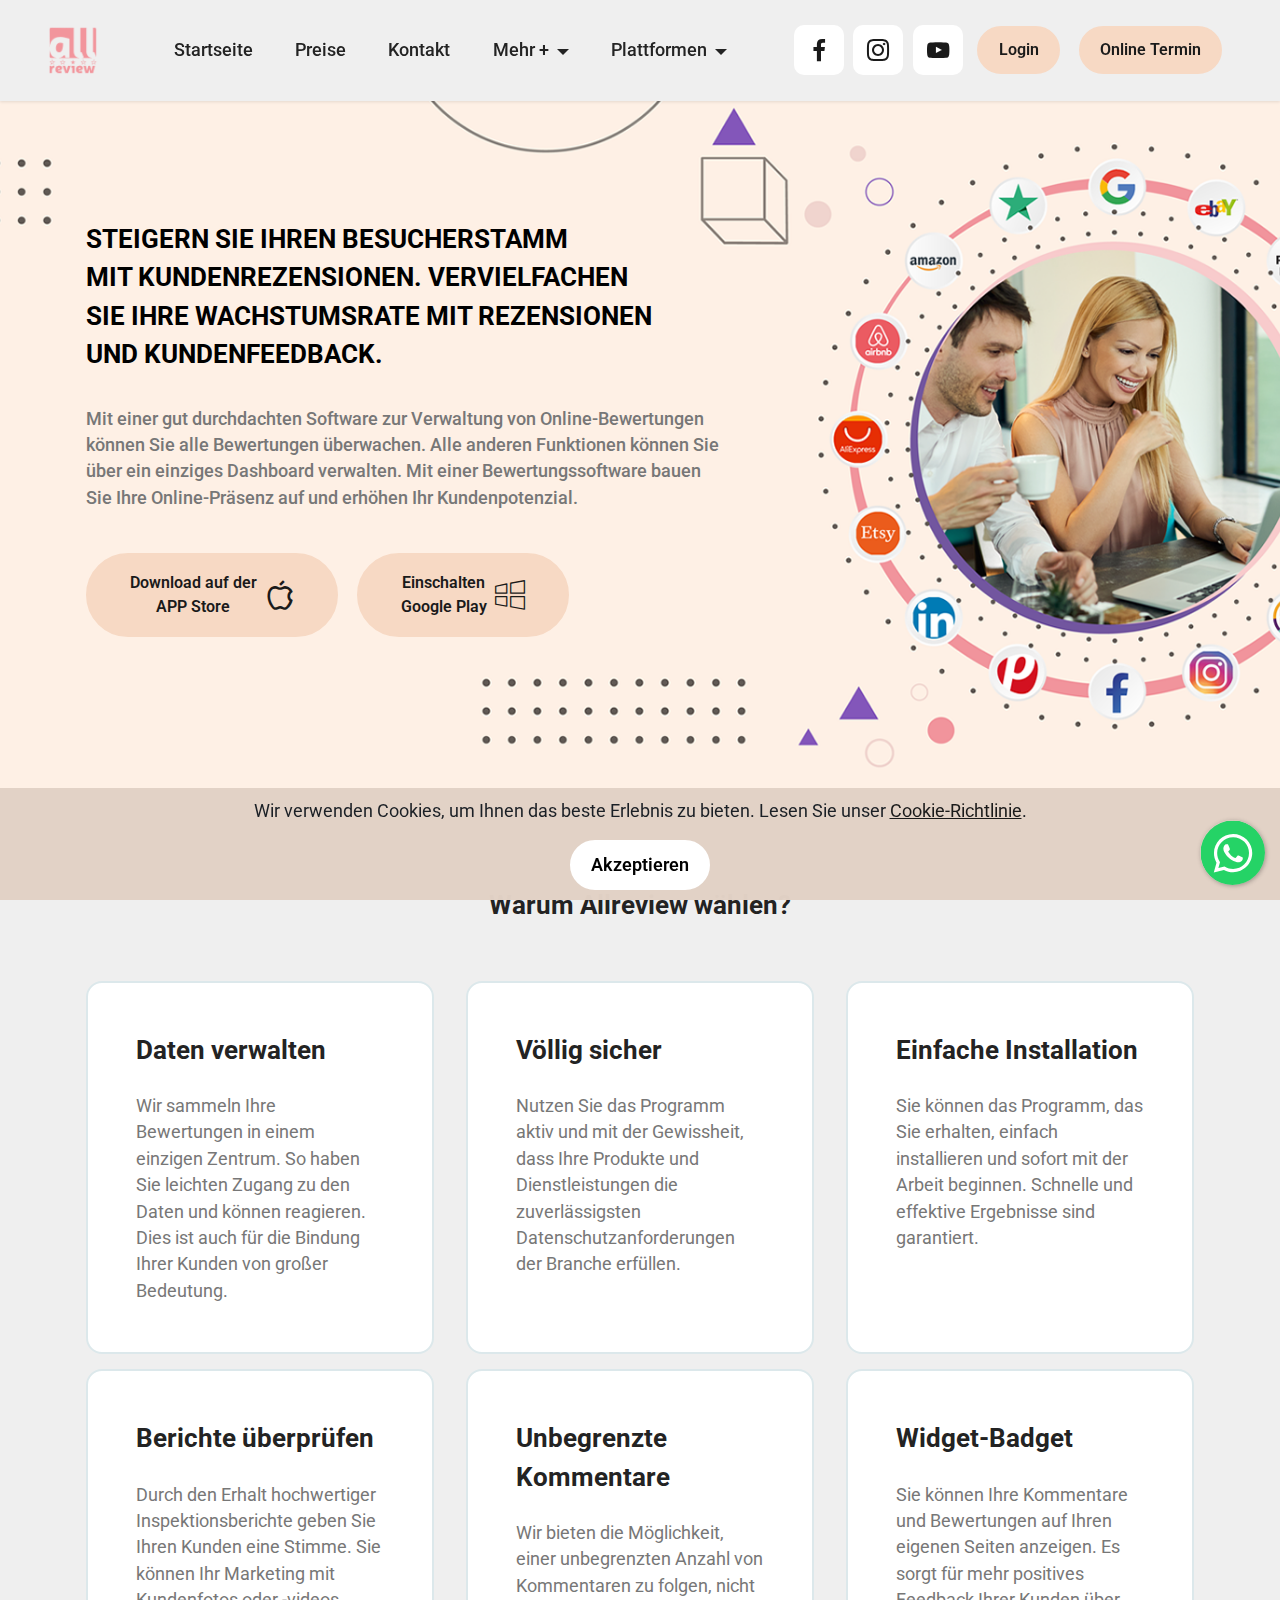
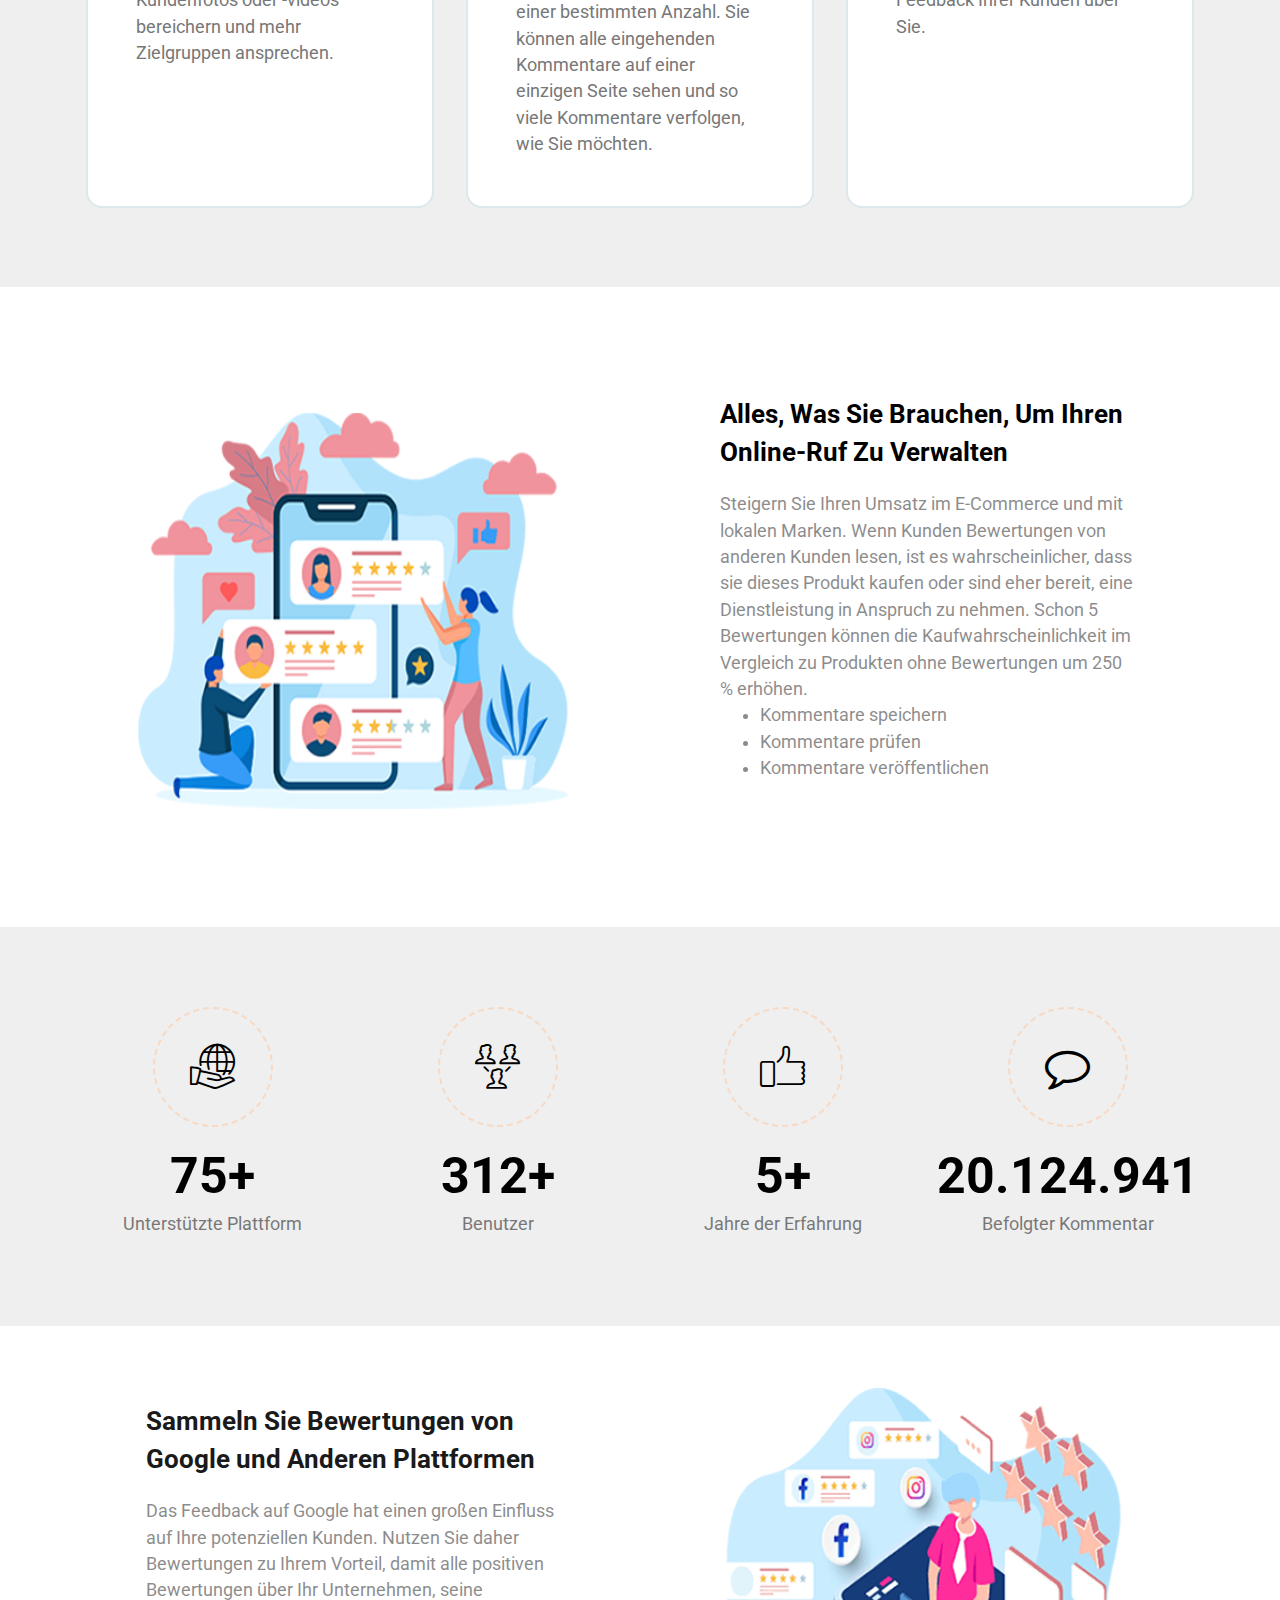
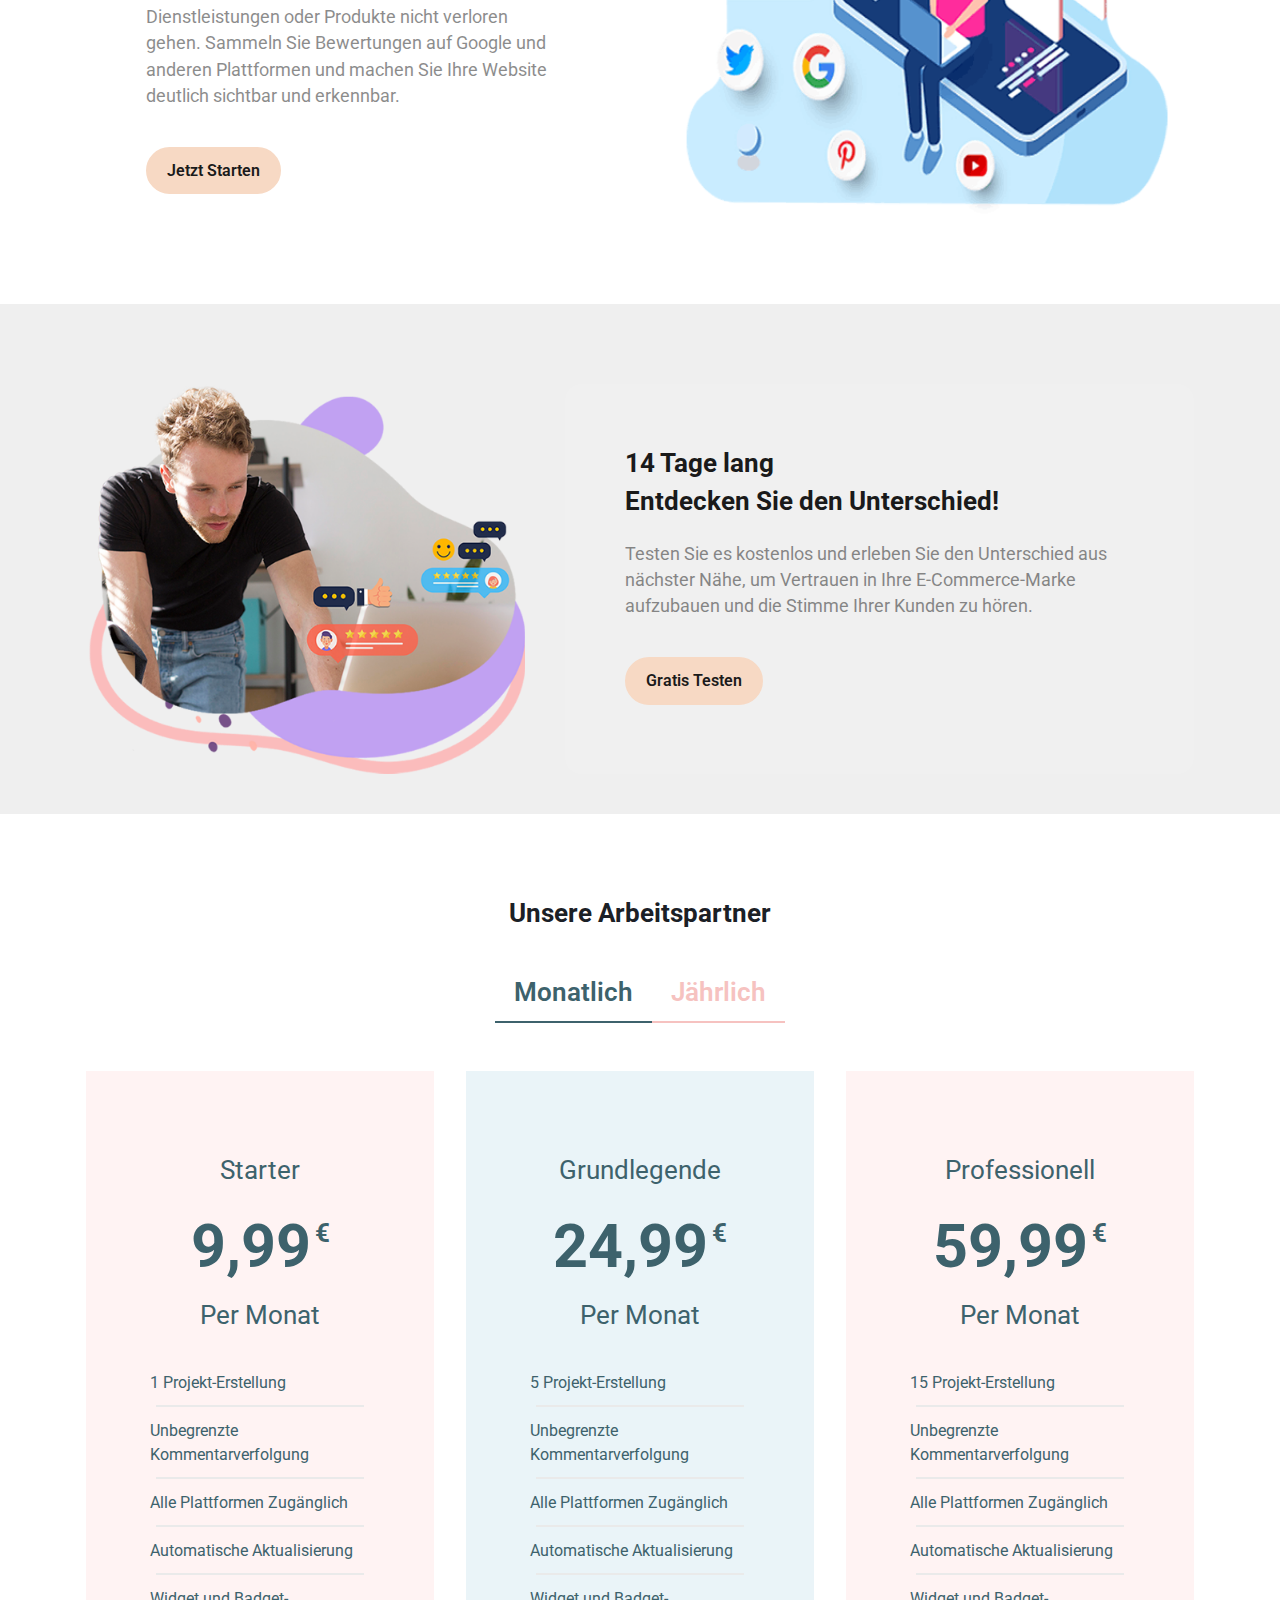
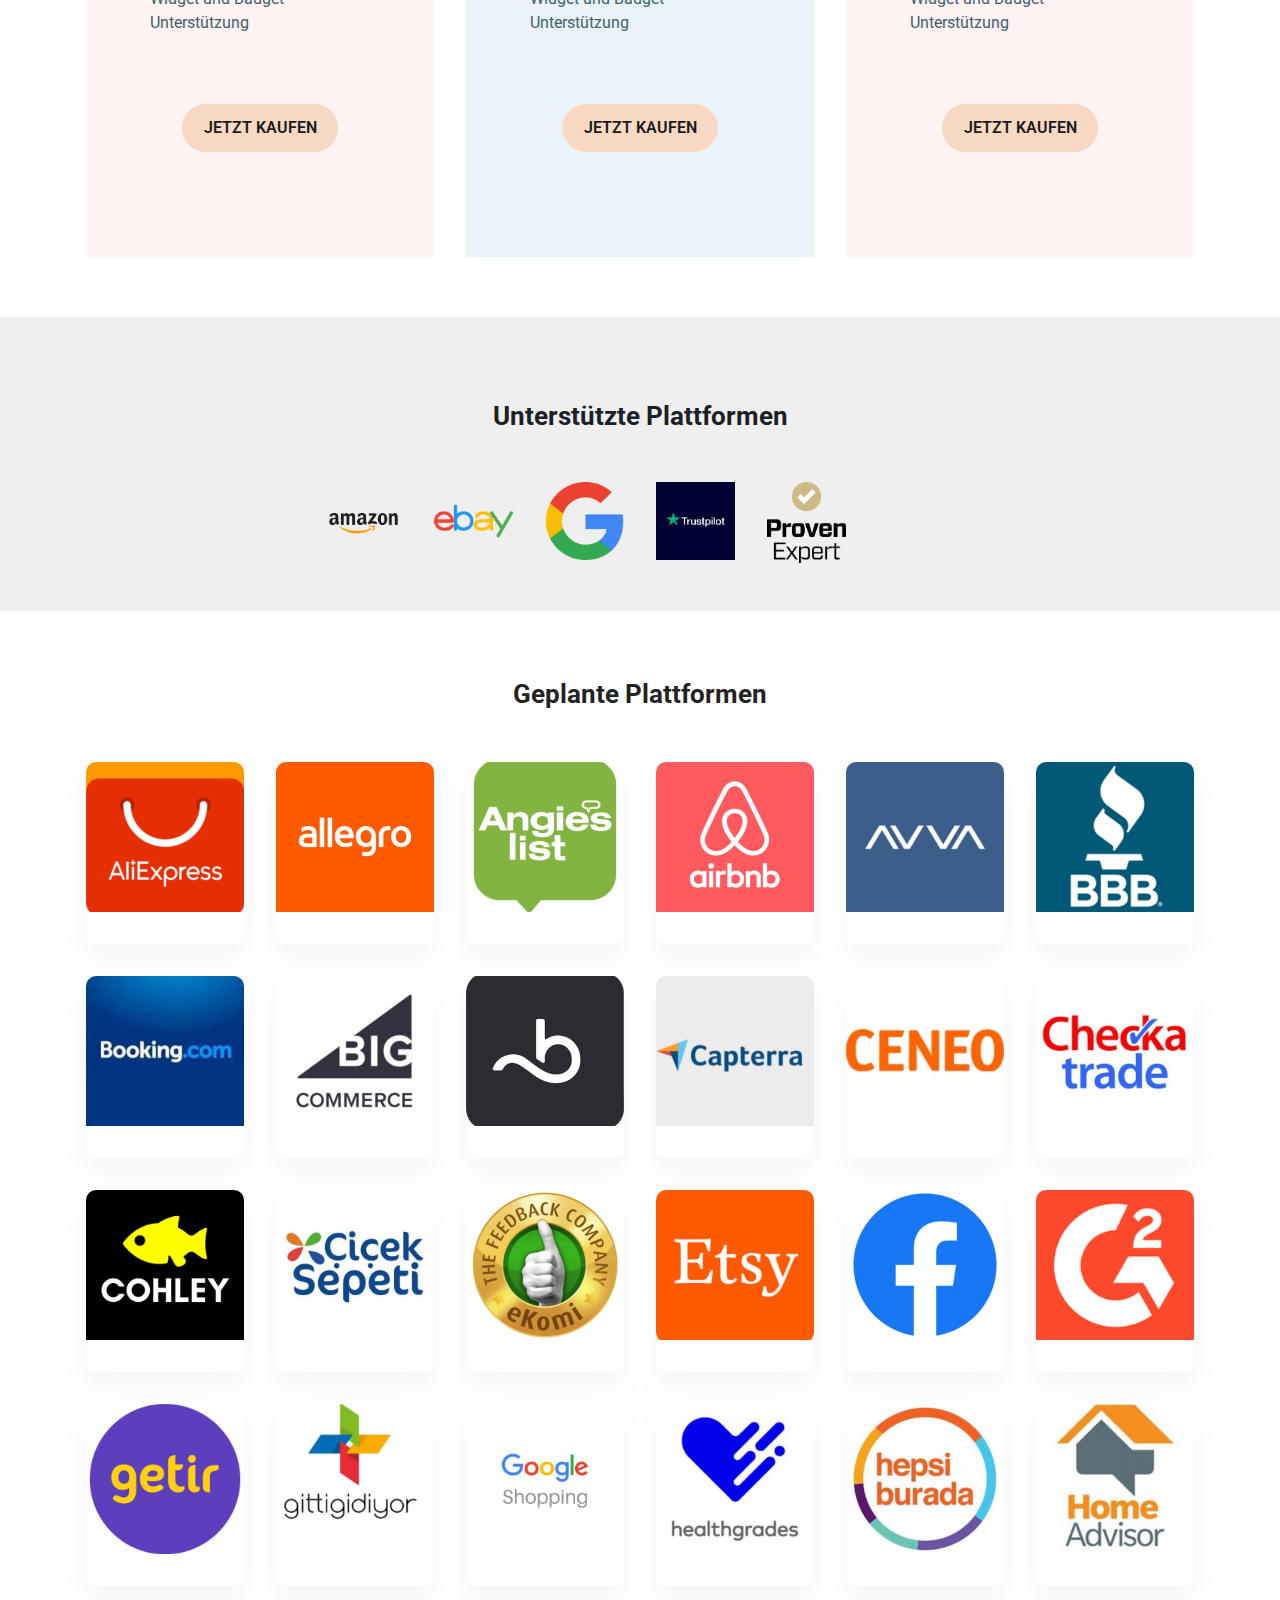
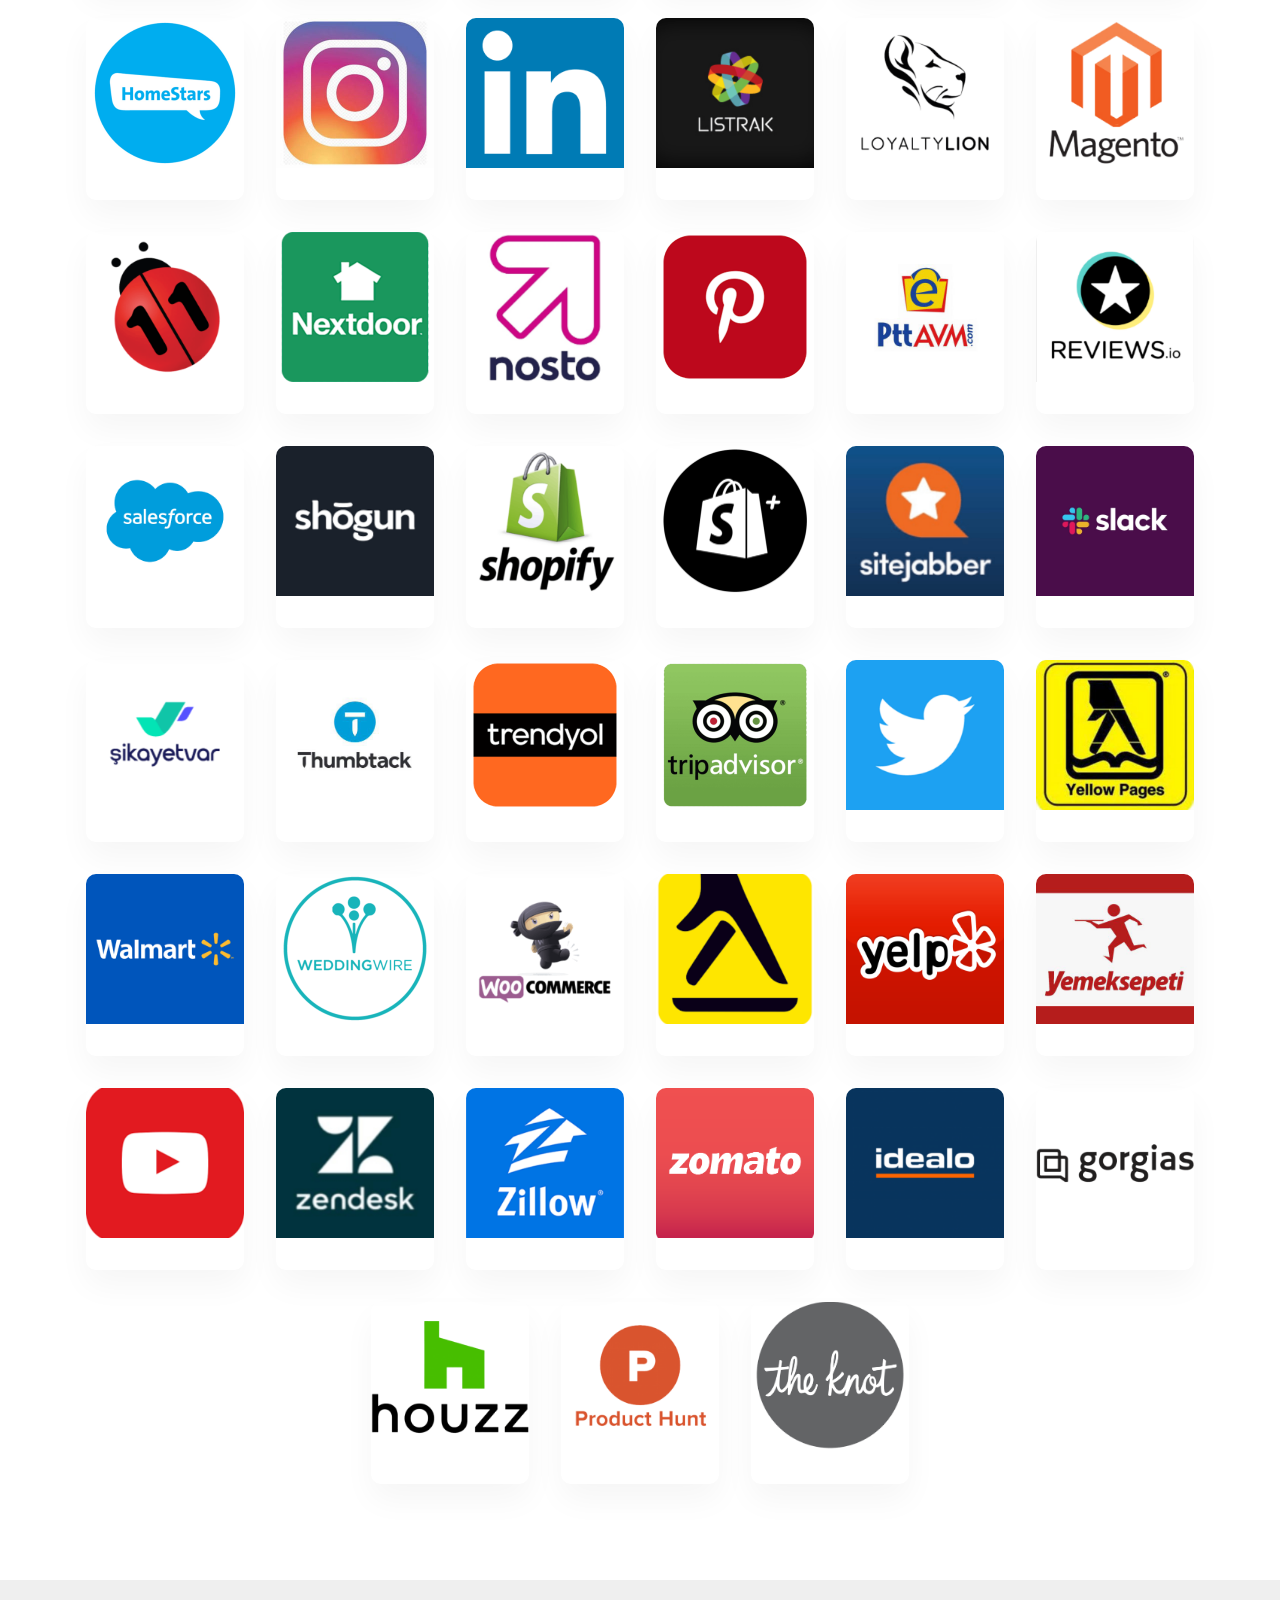
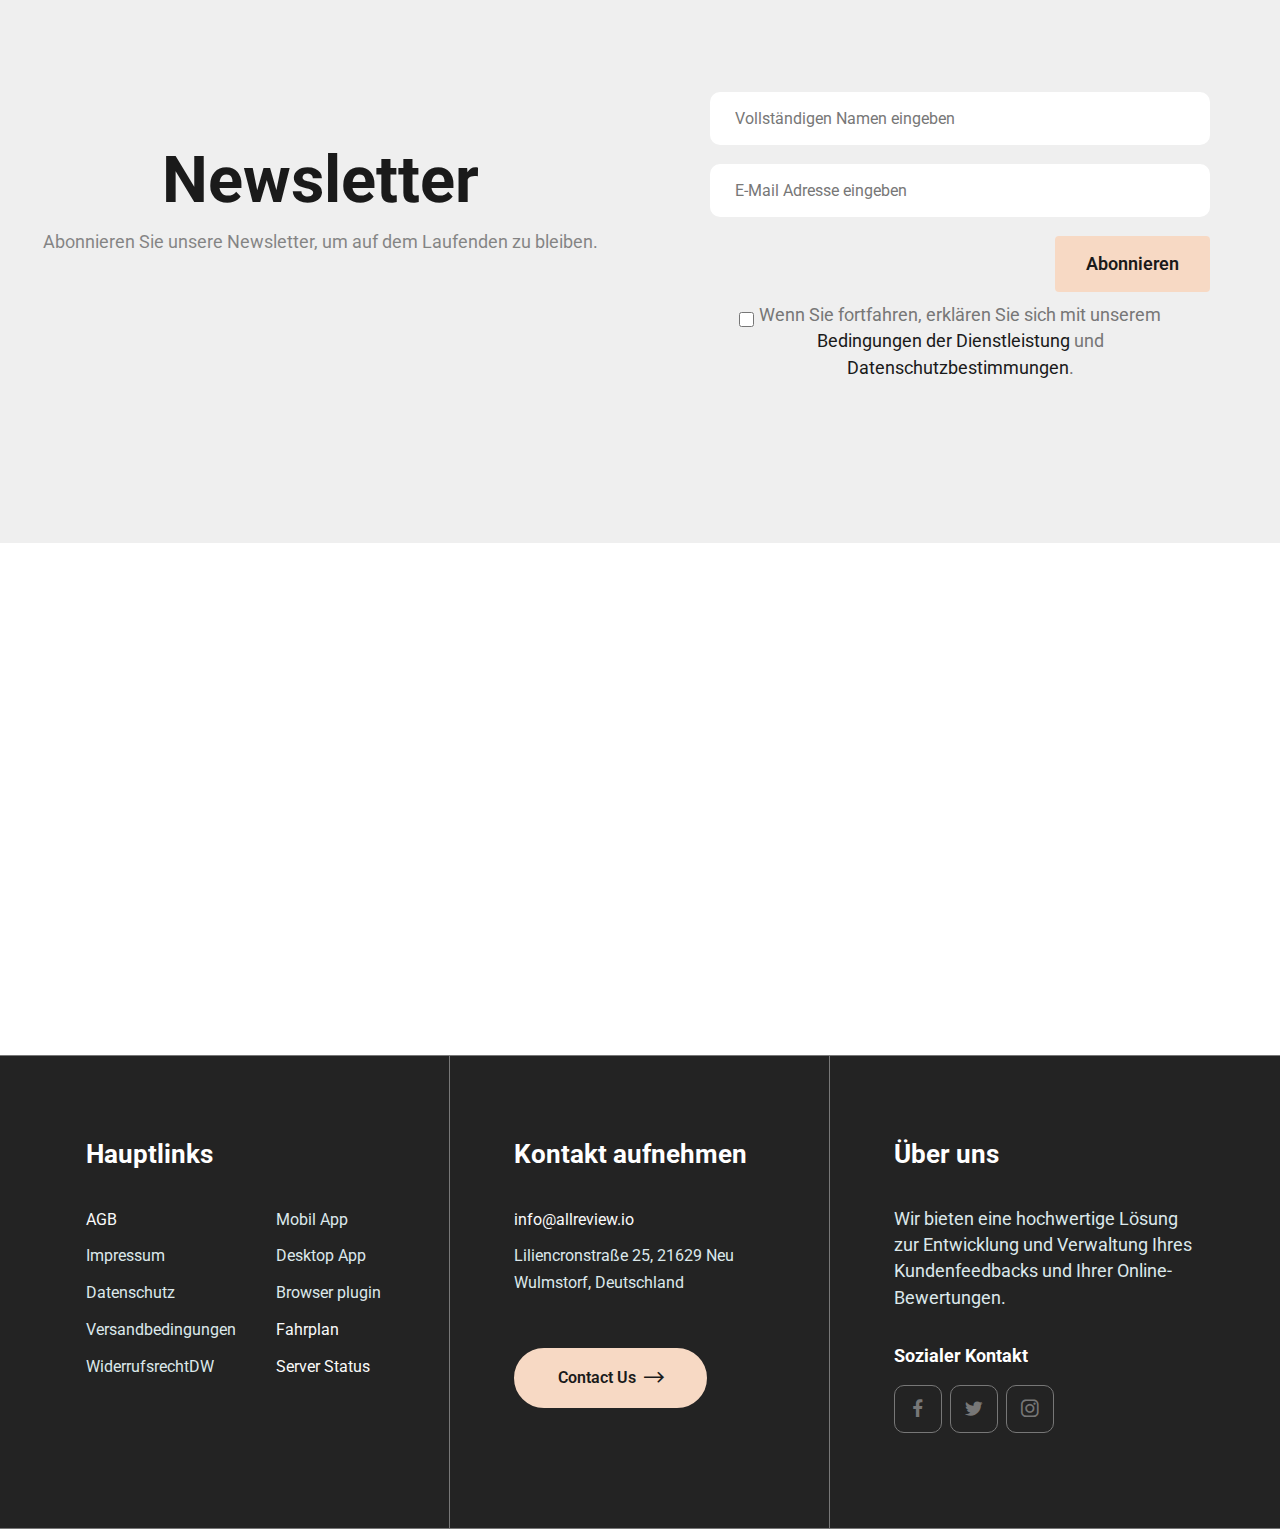
==== commit 8ef4f015: "1" ====
--- a/index.html
+++ b/index.html
@@ -307,7 +307,7 @@
                     <div class="mbr-section-btn"><a class="btn btn-primary display-4" href="#">Gratis Testen</a></div>
                 </div>
             </div>
-            <div class="col-12 col-lg-6 col-video">
+            <div class="col-12 col-lg-5 col-video">
                 <div class="box">
                     <div class="mbr-media show-modal align-center">
                         <img src="[data-uri]" alt="" loading="lazy" class="lazyload" data-src="assets/images/ucretsiz-kullanim.svg">
@@ -1393,7 +1393,7 @@
                   <!--  <h4 class="mbr-section-subtitle mb-2 mbr-fonts-style" mbr-theme-style="display-2" mbr-if="showSubtitle"><b>Newsletter</b></h4>
                     <h3 class="mbr-section-title mb-5 mbr-fonts-style" mbr-theme-style="display-7" mbr-if="showTitle"><b>Abonnieren Sie unsere Newsletter, um auf dem Laufenden zu bleiben.</b></h3> -->
                     <!--Formbuilder Form-->
-                    <form action="https://mobirise.eu/" method="POST" class="mbr-form form-with-styler" data-form-title="Form Name"><input type="hidden" name="email" data-form-email="true" value="Aq6EN47dPB/quZ2E1+hOgPAFHpO2TOOrEGcMYWa+uYStv8lKuhvIuV2XzYBl9BFgeyyNHb/ffXOhlbonNInKCoLhBEApEHiPaY/ZFH7kKZhg2i/BkRTvim5VQtnJDyM7.fTsiHtY4TrRIkk+CHw6VozB4hYnyfMcOPM0O5GAyoQJ7HEZuTNEBWDP2YEwcut9F1b0Qkc3Us/B7N/JKzbS2cYzZXpU//eR2OcPxBJfJ3q7L9jGCefbYALQW9V4Owiqq">
+                    <form action="https://mobirise.eu/" method="POST" class="mbr-form form-with-styler" data-form-title="Form Name"><input type="hidden" name="email" data-form-email="true" value="r90/FFi8wMlpwhw/IQrIJ8jKH1F6PI2vUplIdV0LGsSLvofS8NssDDHjfufQiLguHWOaG10iXpT5YE9fnA/feEvmSFd3x2twAPcBhjrTYpX9yCifWiQbQLsNkZVP5aFu.HfM+CmxmvkikQES+Yr0TT3OvN11tl2rvYCJ+VX11nI3KXRjj/XEUmWlHaMjr2jK/3UiDhe3GEbIE262+GfCUWfFUKxoJ9ECESykaskOagcpNqYWmWrwWNSjTINfjl6q+">
                         <div class="form-row">
                             <div hidden="hidden" data-form-alert="" class="alert alert-success col-12">Danke für das Ausfüllen
                                 für das Ausfüllen des Formulars!</div>
@@ -1426,7 +1426,7 @@
     
     <div>
         
-        <div class="google-map"><iframe frameborder="0" style="border:0" src="[data-uri]" allowfullscreen="" loading="lazy" class="lazyload" data-src="https://www.google.com/maps/embed/v1/place?key=AIzaSyCNveGQ9bfpKFwWzQLLftrR9hNiHwdqQG8&amp;q=Liliencronstraße 25, 21629 Neu Wulmstorf, Deutschland"></iframe></div>
+        <div class="google-map"><iframe frameborder="0" style="border:0" src="[data-uri]" allowfullscreen="" loading="lazy" class="lazyload" data-src="https://www.google.com/maps/embed/v1/place?key=AIzaSyCZI5F_k6S1k46ujh0SNrapM89f7mJxd30&amp;q=Liliencronstraße 25, 21629 Neu Wulmstorf, Deutschland"></iframe></div>
     </div>
 </section>
 
--- a/assets/mobirise/css/mbr-additional.css
+++ b/assets/mobirise/css/mbr-additional.css
@@ -1523,11 +1523,11 @@
 .cid-tcsjCLaqTn {
   padding-top: 0px;
   padding-bottom: 0px;
-  background-color: #ffffff;
+  background-color: #efefef;
 }
 .cid-tcsjCLaqTn .stats-item {
   padding: 80px 10px;
-  background-color: #ffffff;
+  background-color: #efefef;
   display: flex;
   justify-content: center;
 }
@@ -1864,13 +1864,13 @@
   border-radius: 1rem;
 }
 .cid-tcoOeYn5zS .col-video .mbr-media img {
-  height: 600px;
+  height: 360px;
   flex-grow: 1;
   border-radius: 1rem;
 }
 @media (min-width: 992px) {
   .cid-tcoOeYn5zS .col-video .mbr-media img {
-    height: 500px;
+    height: 300px;
   }
 }
 @media (max-width: 767px) {
@@ -2099,7 +2099,7 @@
 .cid-tcs3qf2hef {
   padding-top: 5rem;
   padding-bottom: 0rem;
-  background-color: #ffffff;
+  background-color: #efefef;
 }
 .cid-tcs3qf2hef .mbr-section-subtitle {
   color: #14191e;
@@ -2111,7 +2111,7 @@
 .cid-tcs32s54t9 {
   padding-top: 0rem;
   padding-bottom: 3rem;
-  background-color: #ffffff;
+  background-color: #efefef;
 }
 .cid-tcs32s54t9 .it {
   margin-top: 30px;
--- a/assets/mobirise/css/mbr-additional.css
+++ b/assets/mobirise/css/mbr-additional.css
@@ -1523,11 +1523,11 @@
 .cid-tcsjCLaqTn {
   padding-top: 0px;
   padding-bottom: 0px;
-  background-color: #ffffff;
+  background-color: #efefef;
 }
 .cid-tcsjCLaqTn .stats-item {
   padding: 80px 10px;
-  background-color: #ffffff;
+  background-color: #efefef;
   display: flex;
   justify-content: center;
 }
@@ -1864,13 +1864,13 @@
   border-radius: 1rem;
 }
 .cid-tcoOeYn5zS .col-video .mbr-media img {
-  height: 600px;
+  height: 360px;
   flex-grow: 1;
   border-radius: 1rem;
 }
 @media (min-width: 992px) {
   .cid-tcoOeYn5zS .col-video .mbr-media img {
-    height: 500px;
+    height: 300px;
   }
 }
 @media (max-width: 767px) {
@@ -2099,7 +2099,7 @@
 .cid-tcs3qf2hef {
   padding-top: 5rem;
   padding-bottom: 0rem;
-  background-color: #ffffff;
+  background-color: #efefef;
 }
 .cid-tcs3qf2hef .mbr-section-subtitle {
   color: #14191e;
@@ -2111,7 +2111,7 @@
 .cid-tcs32s54t9 {
   padding-top: 0rem;
   padding-bottom: 3rem;
-  background-color: #ffffff;
+  background-color: #efefef;
 }
 .cid-tcs32s54t9 .it {
   margin-top: 30px;
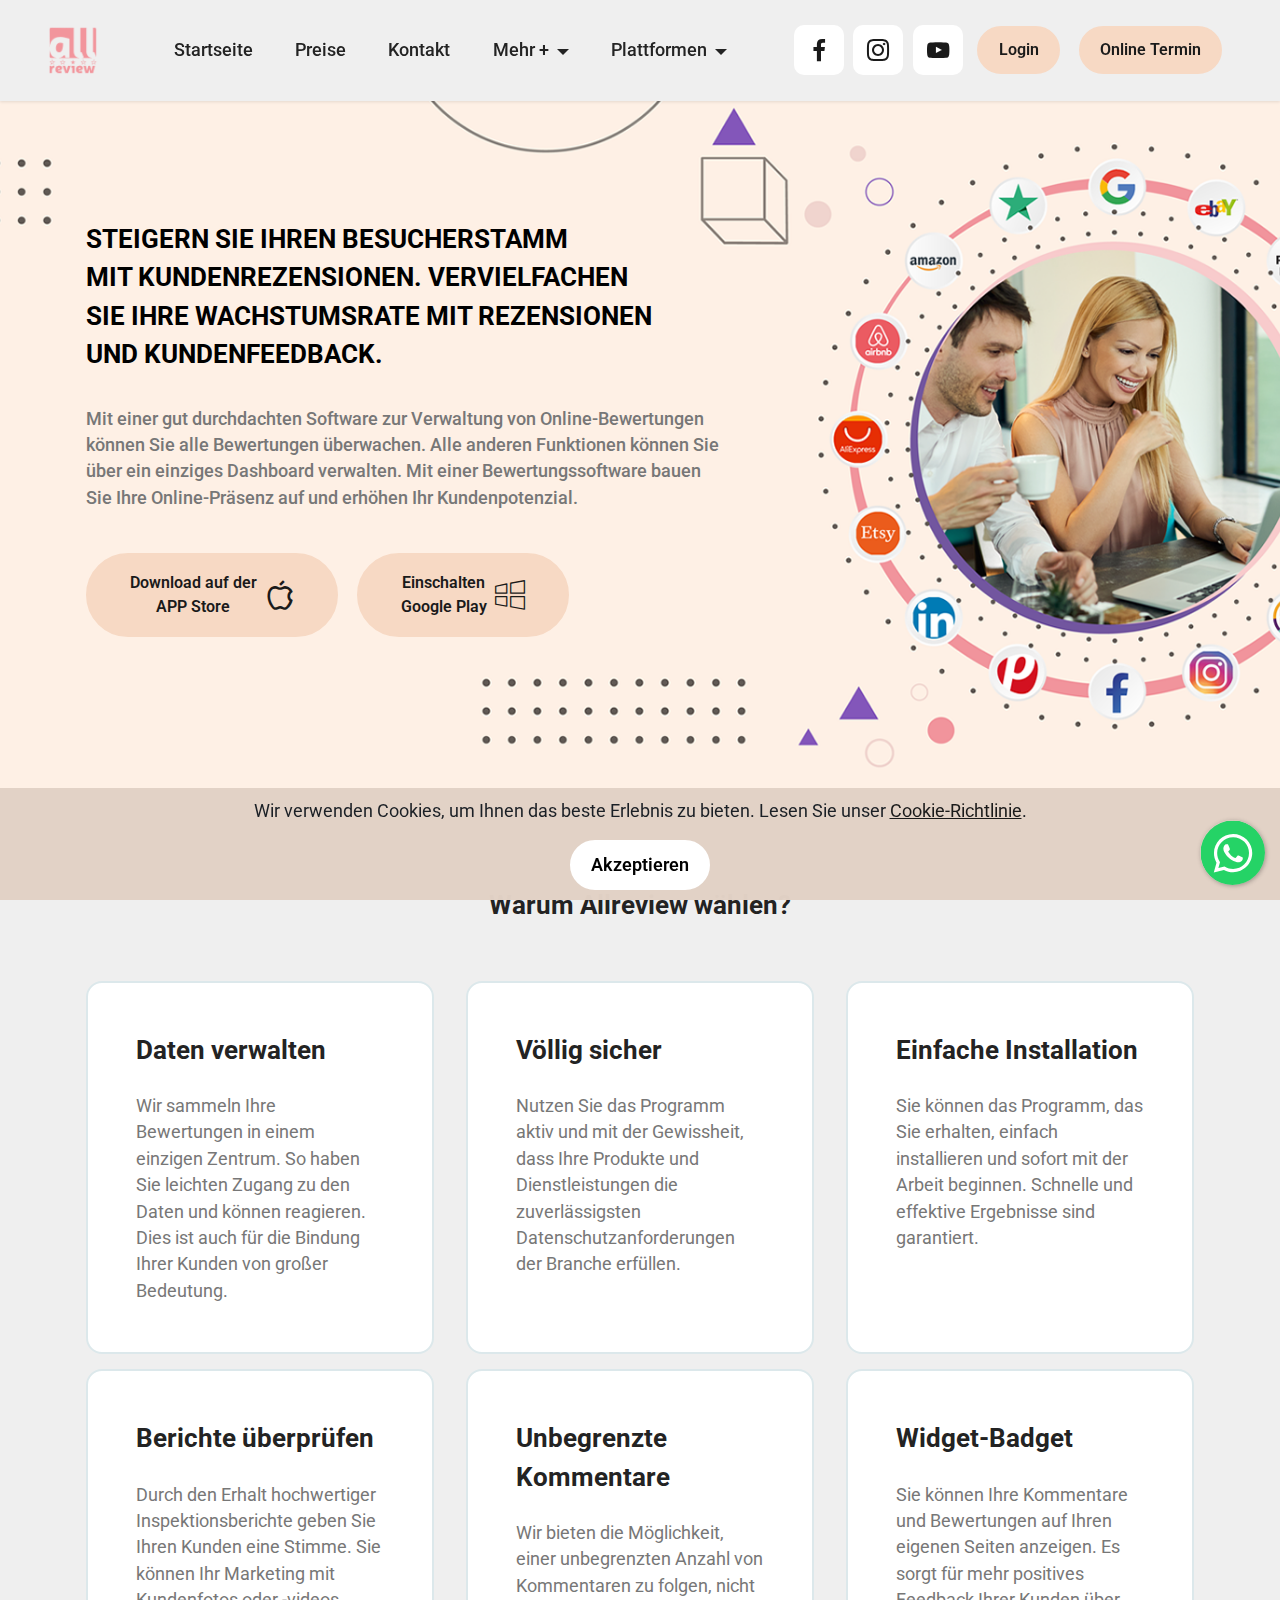
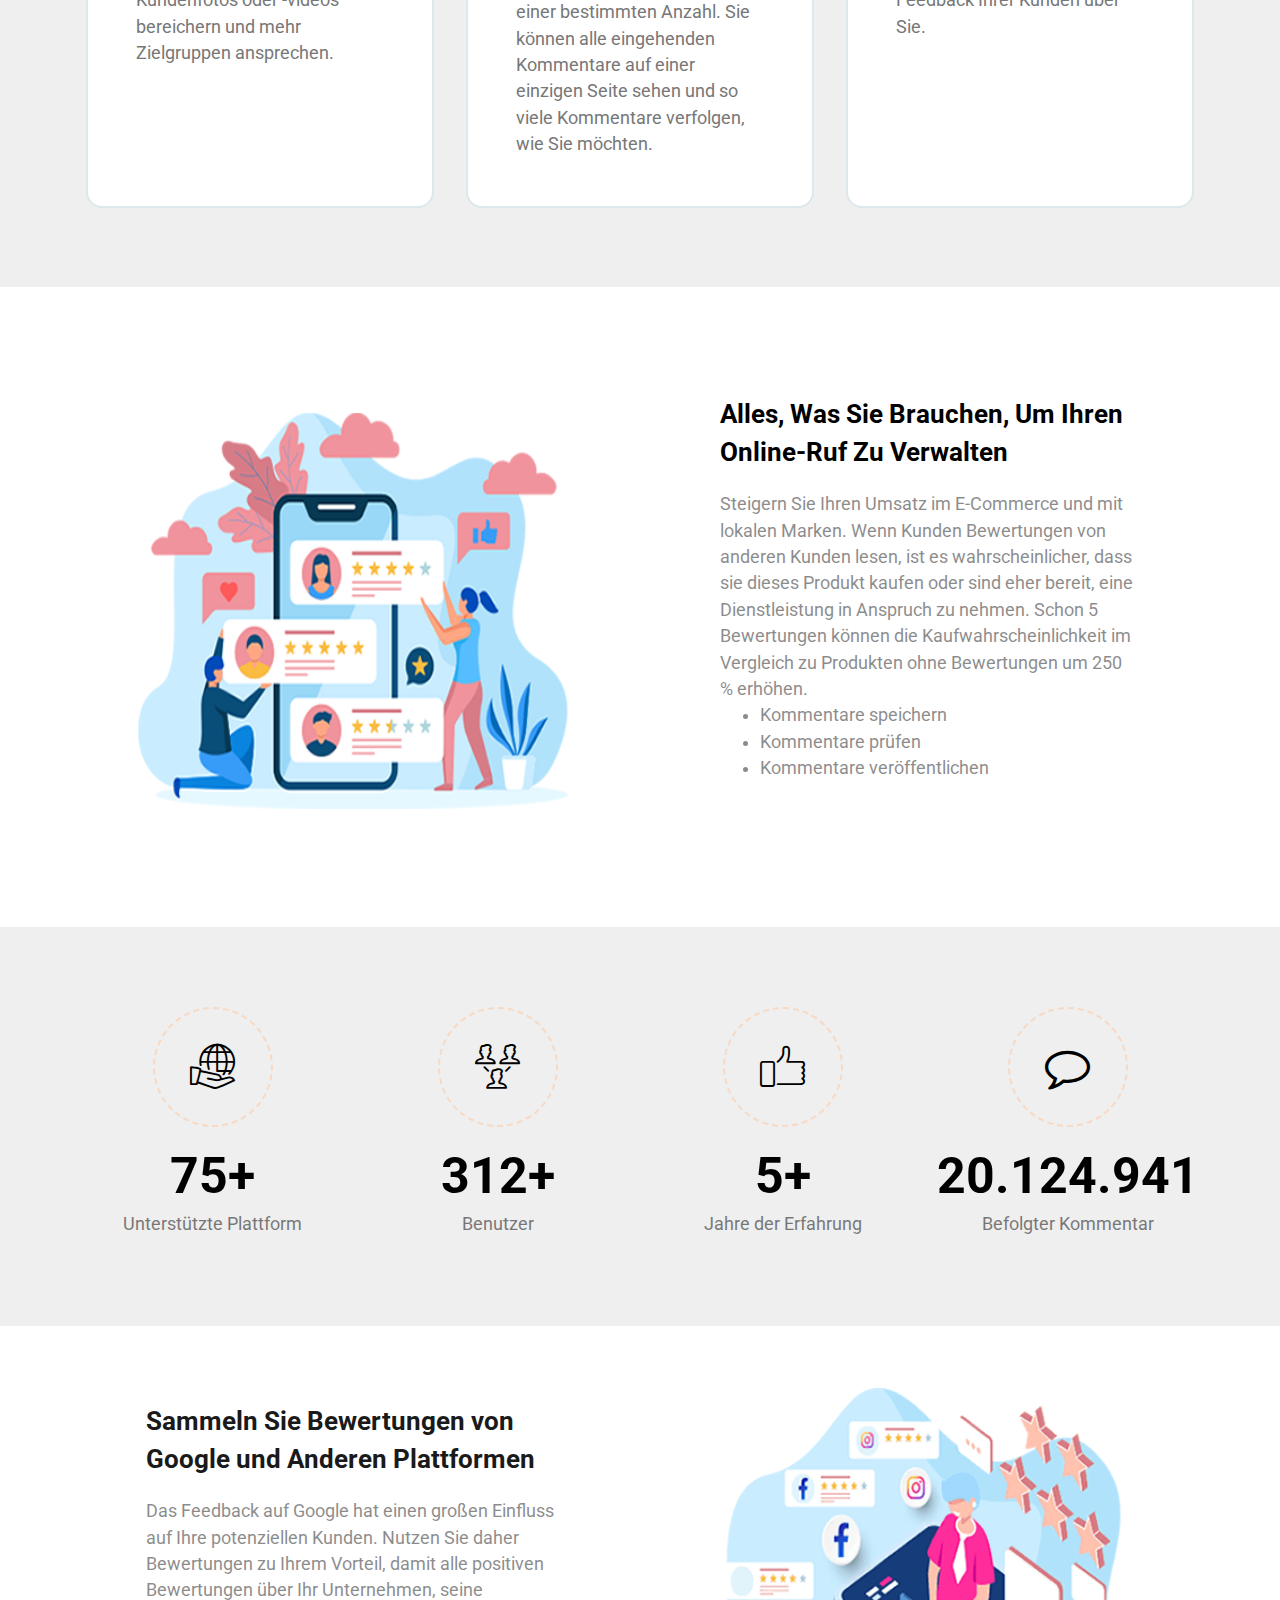
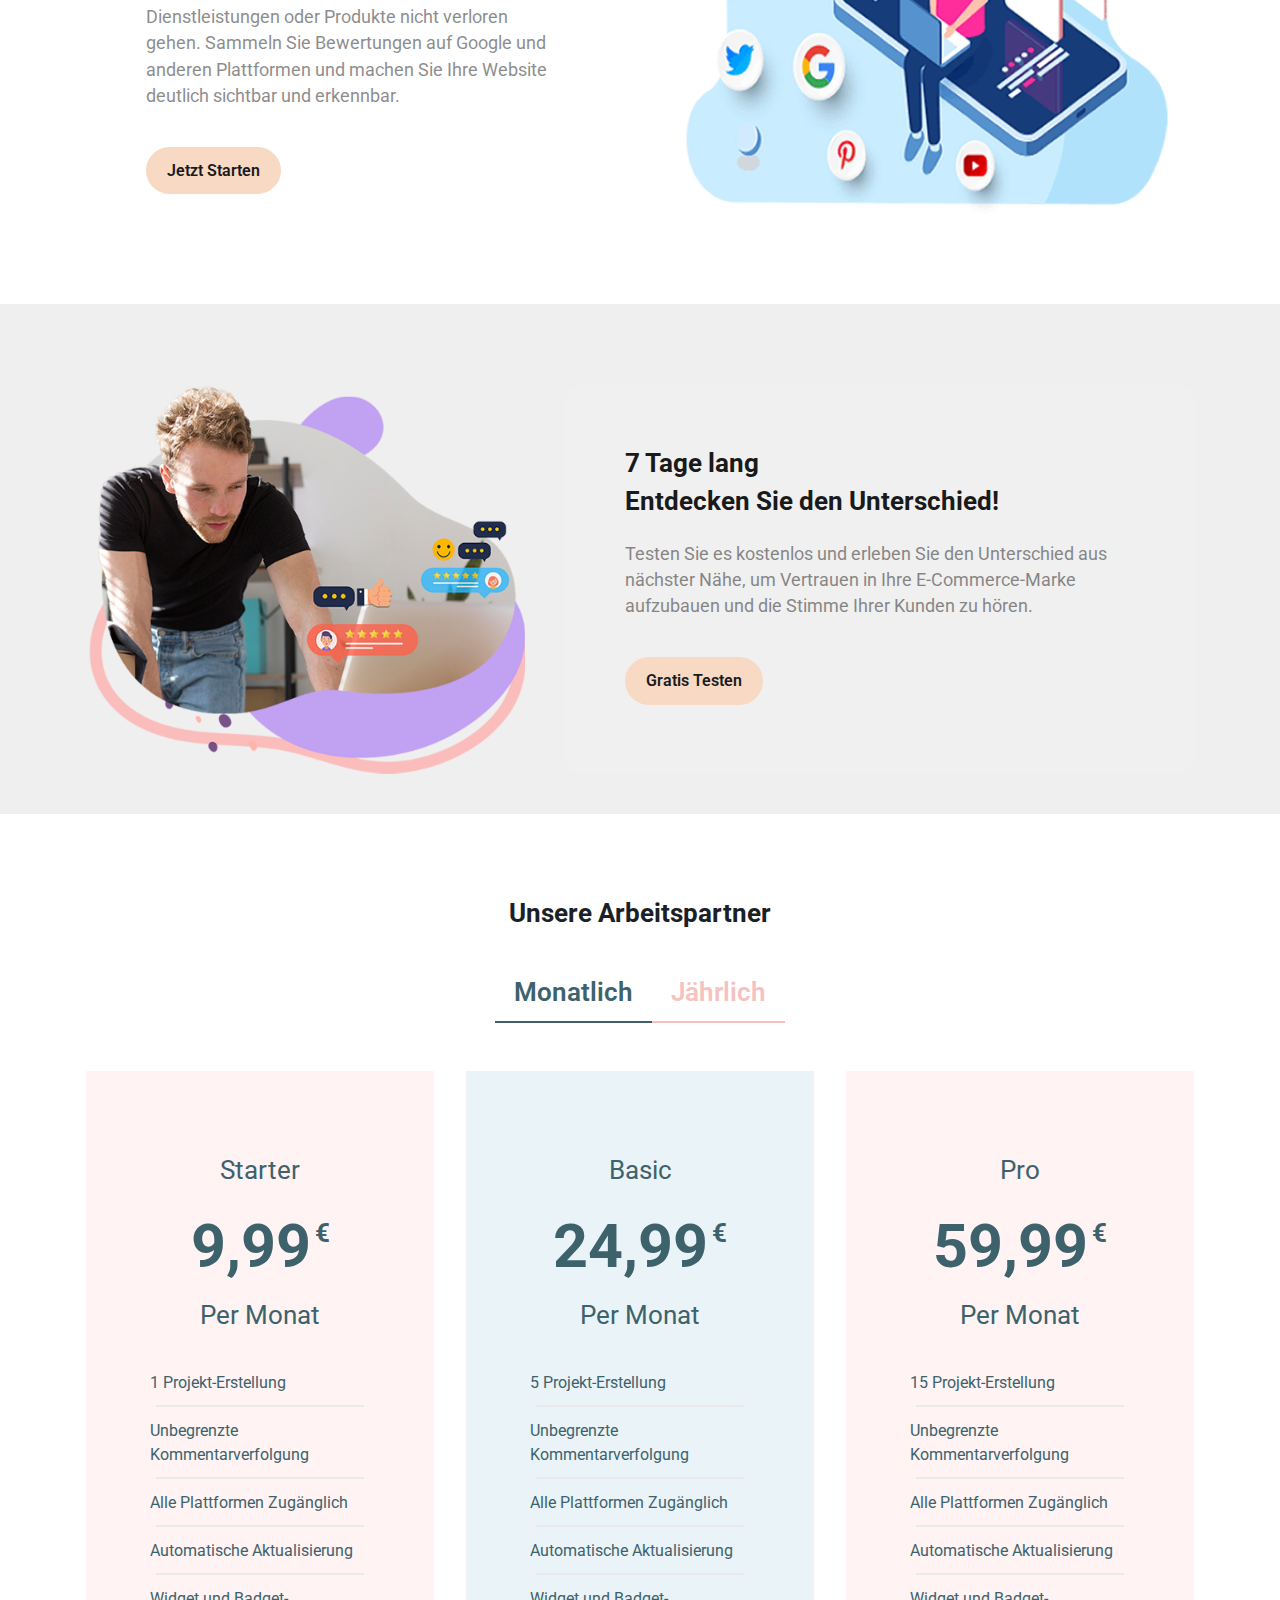
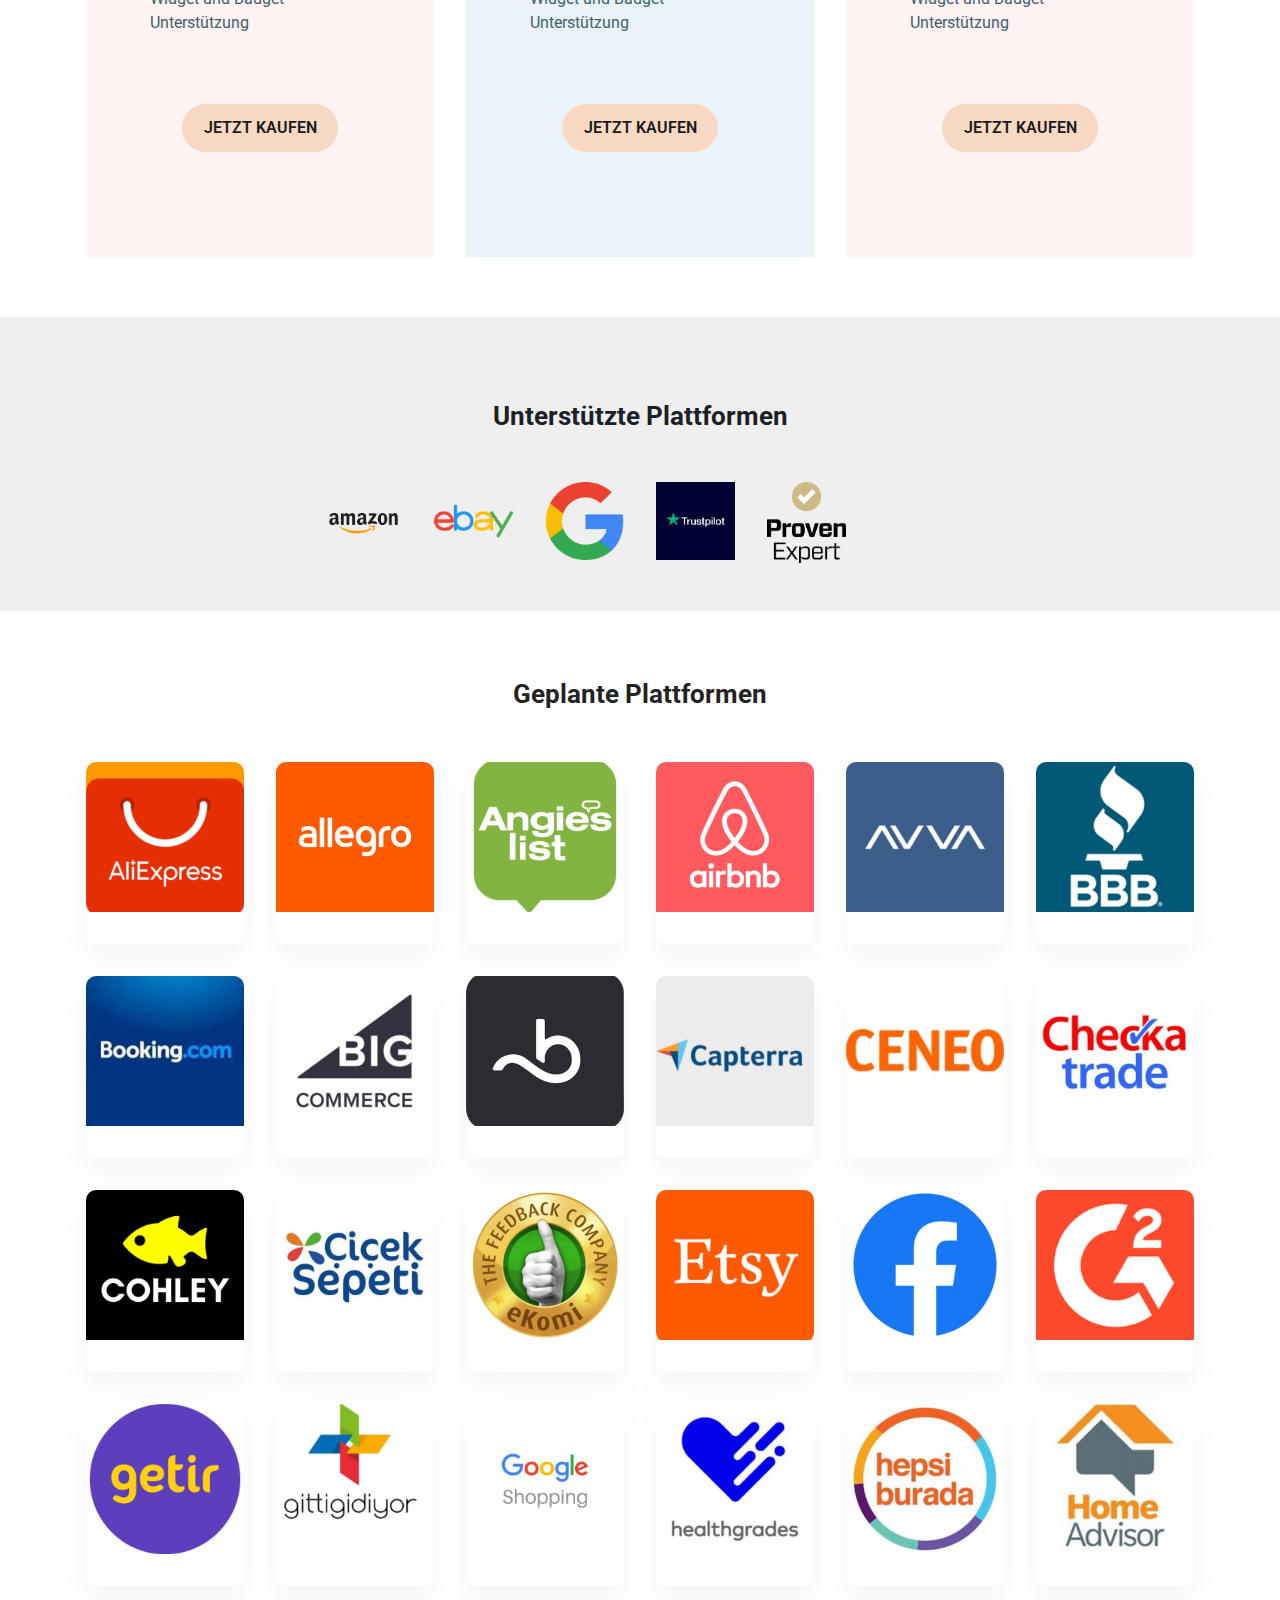
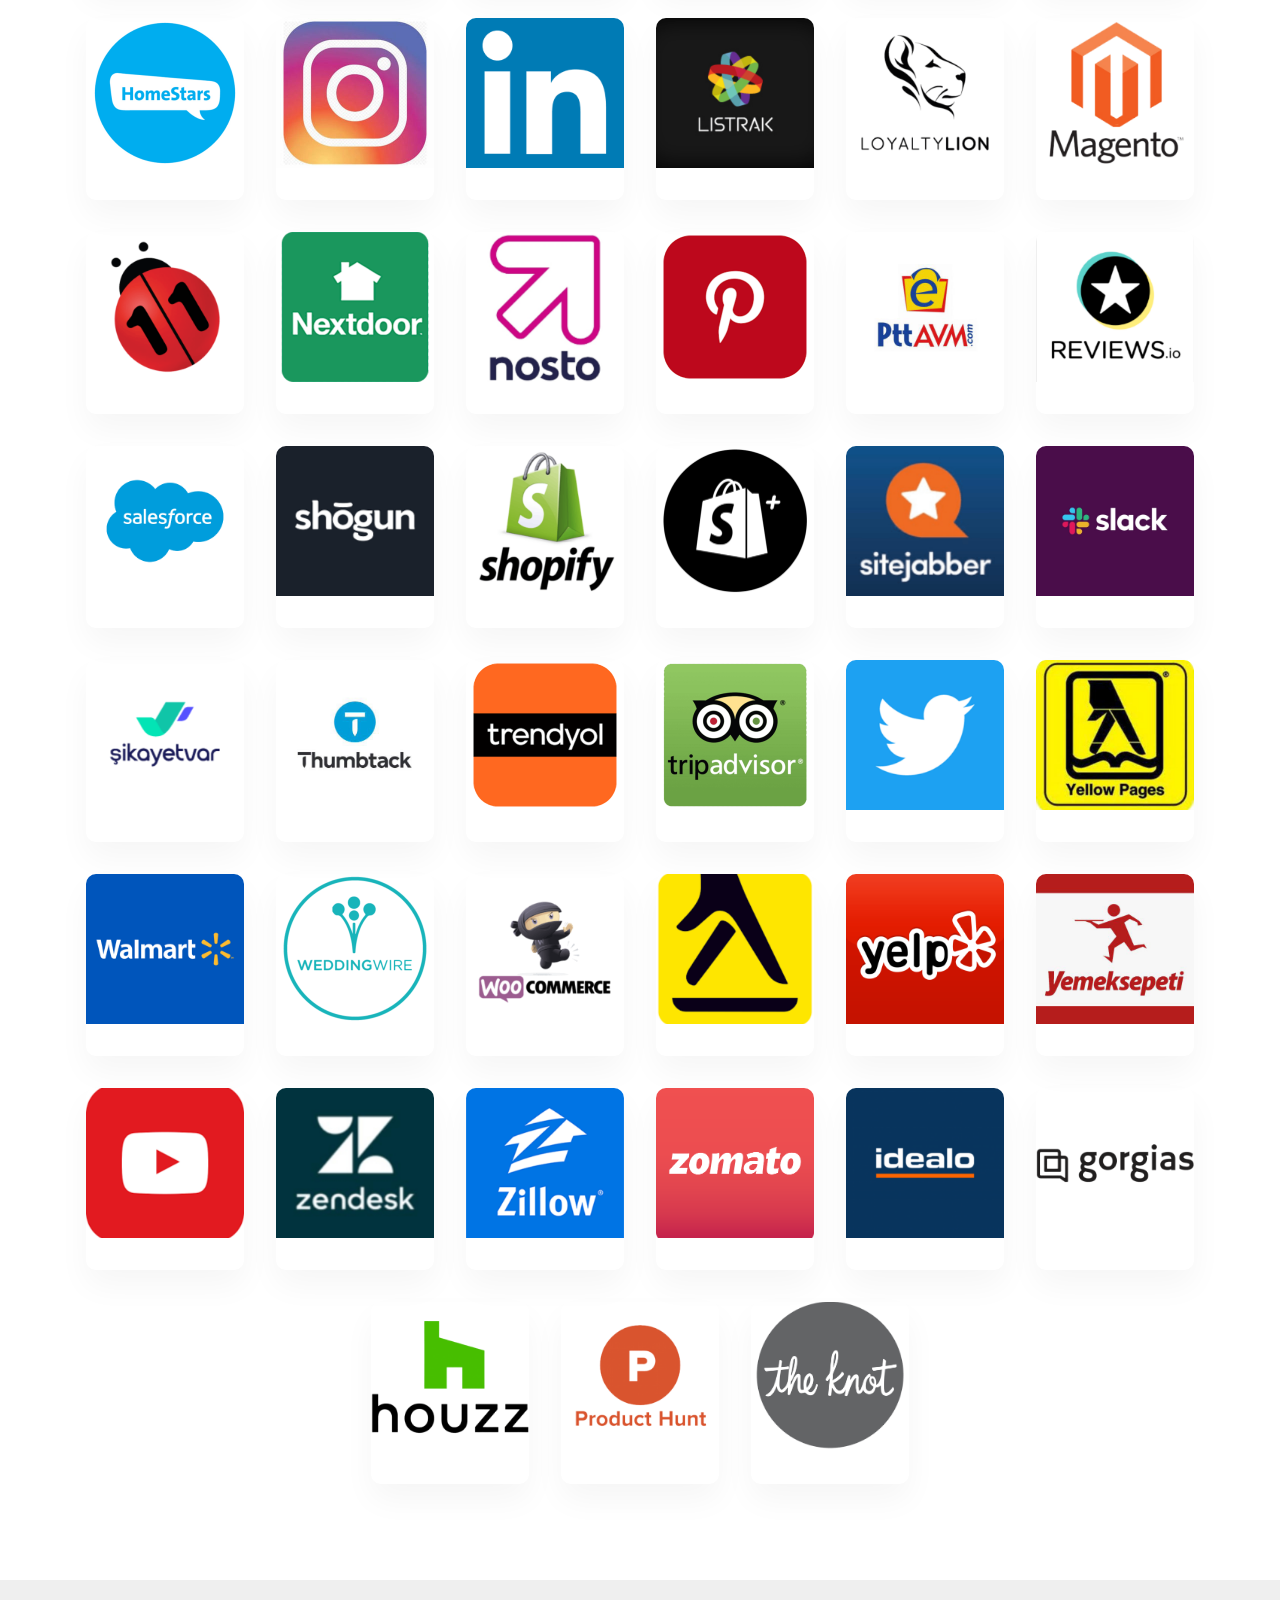
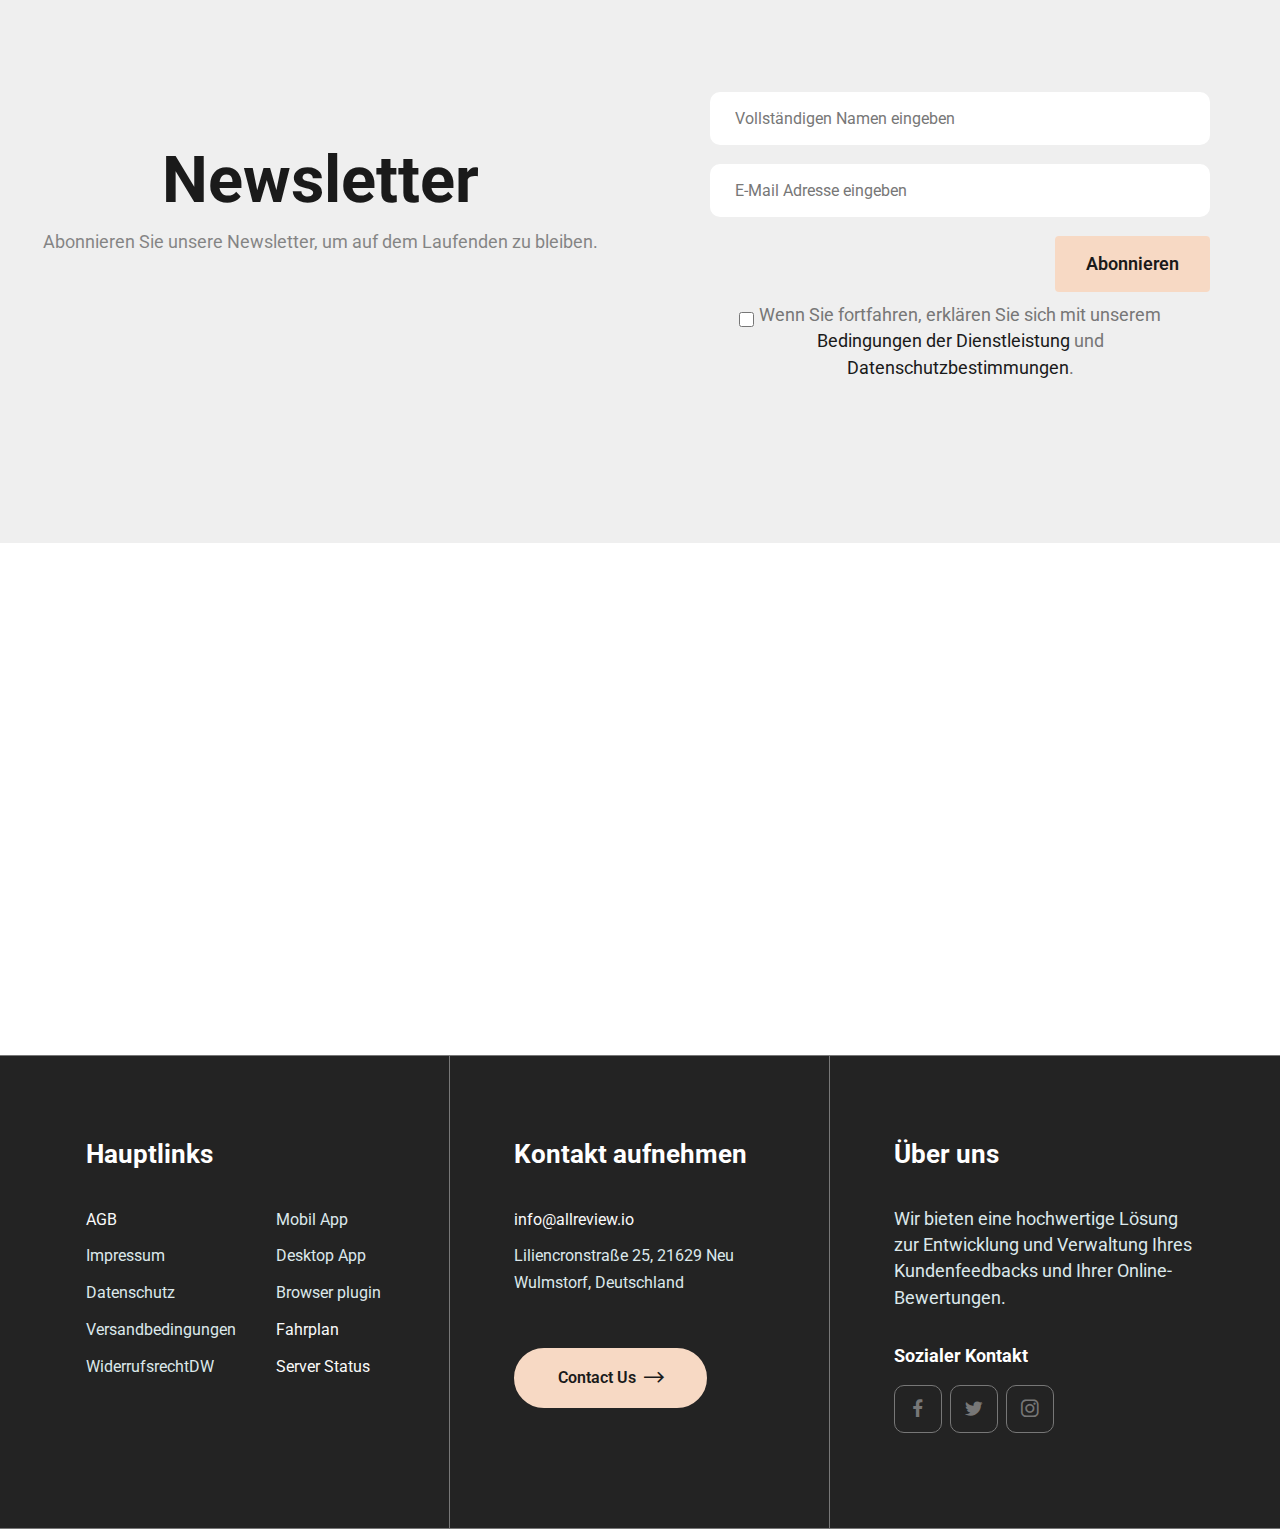
==== commit ae051a18: "78" ====
--- a/index.html
+++ b/index.html
@@ -41,6 +41,8 @@
   
   
   <script src="https://cdn.gravitec.net/storage/577060b74be6c25f3ea1b6c2cb32efcf/client.js" async></script>
+
+<script src="https://js.chargebee.com/v2/chargebee.js" data-cb-site="allreview" ></script>
   
 </head>
 <body>
@@ -301,10 +303,11 @@
         <div class="row justify-content-center">
             <div class="mbr-section-head col-12 col-lg">
                 <div class="text-container">
-                    <h4 class="mbr-section-title mbr-fonts-style mb-0 display-5"><strong>14 Tage lang
+                    <h4 class="mbr-section-title mbr-fonts-style mb-0 display-5"><strong>7 Tage lang
 </strong><div><strong>Entdecken Sie den Unterschied!</strong></div></h4>
                     <h5 class="mbr-section-subtitle mbr-fonts-style display-7">Testen Sie es kostenlos und erleben Sie den Unterschied aus nächster Nähe, um Vertrauen in Ihre E-Commerce-Marke aufzubauen und die Stimme Ihrer Kunden zu hören.</h5>
-                    <div class="mbr-section-btn"><a class="btn btn-primary display-4" href="#">Gratis Testen</a></div>
+                    
+                    <div class="mbr-section-btn"><a class="btn btn-primary display-4" href="javascript:void(0)" data-cb-type="checkout" data-cb-item-0="Trial-EUR-Monthly" data-cb-item-0-quantity="1">Gratis Testen</a></div>
                 </div>
             </div>
             <div class="col-12 col-lg-5 col-video">
@@ -373,7 +376,7 @@
                                         <li class="list-group-item">Widget und Badget-Unterstützung</li>
 									</ul>
 								</div>
-								<div class="mbr-section-btn text-center pt-5"><a class="btn btn-primary display-4" href="#">JETZT KAUFEN</a></div>
+								<div class="mbr-section-btn text-center pt-5" data-cb-type="checkout" data-cb-item-0="Starter-EUR-Monthly" data-cb-item-0-quantity="1"><a class="btn btn-primary display-4" href="javascript:void(0)">JETZT KAUFEN</a></div>
 							</div>
 						</div>
 					</div>
@@ -382,7 +385,7 @@
 						<div class="card2">
 							<div class="plan-header text-center">
 								<h3 class="plan-title mbr-fonts-style display-5">
-									Grundlegende </h3>
+									Basic</h3>
 								<div class="plan-price  py-3">
 									<span class="price-figure mbr-fonts-style display-1">
 										24,99</span>
@@ -403,7 +406,7 @@
                                         <li class="list-group-item">Widget und Badget-Unterstützung</li>
 									</ul>
 								</div>
-								<div class="mbr-section-btn text-center pt-5"><a class="btn btn-primary display-4" href="#">JETZT KAUFEN</a></div>
+								<div class="mbr-section-btn text-center pt-5" data-cb-type="checkout" data-cb-item-0="Basic-EUR-Monthly" data-cb-item-0-quantity="1"><a class="btn btn-primary display-4" href="javascript:void(0)">JETZT KAUFEN</a></div>
 							</div>
 						</div>
 					</div>
@@ -412,7 +415,7 @@
 						<div class="card3">
 							<div class="plan-header text-center">
 								<h3 class="plan-title mbr-fonts-style display-5">
-									Professionell </h3>
+									Pro</h3>
 								<div class="plan-price py-3">
 									<span class="price-figure mbr-fonts-style display-1">59,99</span>
 									<span class="price-value mbr-fonts-style display-5">
@@ -432,7 +435,7 @@
                                         <li class="list-group-item">Widget und Badget-Unterstützung</li>
 									</ul>
 								</div>
-								<div class="mbr-section-btn text-center pt-5"><a class="btn btn-primary display-4" href="#">JETZT KAUFEN</a></div>
+								<div class="mbr-section-btn text-center pt-5" data-cb-type="checkout" data-cb-item-0="Pro-EUR-Monthly" data-cb-item-0-quantity="1"><a class="btn btn-primary display-4" href="javascript:void(0)">JETZT KAUFEN</a></div>
 							</div>
 						</div>
 					</div>
@@ -466,7 +469,7 @@
                                         <li class="list-group-item">Widget und Badget-Unterstützung</li>
                                     </ul>
 								</div>
-								<div class="mbr-section-btn text-center pt-5"><a class="btn btn-primary display-4" href="#">JETZT KAUFEN</a></div>
+								<div class="mbr-section-btn text-center pt-5" data-cb-type="checkout" data-cb-item-0="Starter-EUR-Yearly" data-cb-item-0-quantity="1"><a class="btn btn-primary display-4" href="javascript:void(0)">JETZT KAUFEN</a></div>
 							</div>
 						</div>
 					</div>
@@ -474,7 +477,7 @@
 						<div class="card2">
 							<div class="plan-header text-center">
 								<h3 class="plan-title mbr-fonts-style display-5">
-									Grundlegende </h3>
+									Basic</h3>
 								<div class="plan-price  py-3">
 									<span class="price-figure mbr-fonts-style display-1">
 										249,99</span>
@@ -494,7 +497,7 @@
                                         <li class="list-group-item">Widget und Badget-Unterstützung</li>
 									</ul>
 								</div>
-								<div class="mbr-section-btn text-center pt-5"><a class="btn btn-primary display-4" href="#">JETZT KAUFEN</a></div>
+								<div class="mbr-section-btn text-center pt-5" data-cb-type="checkout" data-cb-item-0="Basic-EUR-Yearly" data-cb-item-0-quantity="1"><a class="btn btn-primary display-4" href="javascript:void(0)">JETZT KAUFEN</a></div>
 							</div>
 						</div>
 					</div>
@@ -503,7 +506,7 @@
 						<div class="card3">
 							<div class="plan-header text-center">
 								<h3 class="plan-title mbr-fonts-style display-5">
-									Professionell</h3>
+									Pro</h3>
 								<div class="plan-price py-3">
 									<span class="price-figure mbr-fonts-style display-1">599,99</span>
 									<span class="price-value mbr-fonts-style display-5">
@@ -522,7 +525,7 @@
                                         <li class="list-group-item">Widget und Badget-Unterstützung</li>
 									</ul>
 								</div>
-								<div class="mbr-section-btn text-center pt-5"><a class="btn btn-primary display-4" href="#">JETZT KAUFEN</a></div>
+								<div class="mbr-section-btn text-center pt-5" data-cb-type="checkout" data-cb-item-0="Pro-EUR-Yearly" data-cb-item-0-quantity="1"><a class="btn btn-primary display-4" href="javascript:void(0)">JETZT KAUFEN</a></div>
 							</div>
 						</div>
 					</div>
@@ -1393,7 +1396,7 @@
                   <!--  <h4 class="mbr-section-subtitle mb-2 mbr-fonts-style" mbr-theme-style="display-2" mbr-if="showSubtitle"><b>Newsletter</b></h4>
                     <h3 class="mbr-section-title mb-5 mbr-fonts-style" mbr-theme-style="display-7" mbr-if="showTitle"><b>Abonnieren Sie unsere Newsletter, um auf dem Laufenden zu bleiben.</b></h3> -->
                     <!--Formbuilder Form-->
-                    <form action="https://mobirise.eu/" method="POST" class="mbr-form form-with-styler" data-form-title="Form Name"><input type="hidden" name="email" data-form-email="true" value="r90/FFi8wMlpwhw/IQrIJ8jKH1F6PI2vUplIdV0LGsSLvofS8NssDDHjfufQiLguHWOaG10iXpT5YE9fnA/feEvmSFd3x2twAPcBhjrTYpX9yCifWiQbQLsNkZVP5aFu.HfM+CmxmvkikQES+Yr0TT3OvN11tl2rvYCJ+VX11nI3KXRjj/XEUmWlHaMjr2jK/3UiDhe3GEbIE262+GfCUWfFUKxoJ9ECESykaskOagcpNqYWmWrwWNSjTINfjl6q+">
+                    <form action="https://mobirise.eu/" method="POST" class="mbr-form form-with-styler" data-form-title="Form Name"><input type="hidden" name="email" data-form-email="true" value="K/ZkDi5ljEd/U81TkJos4975wempHPbve5s1Y4UJk4NjrcuhzmGsnJ6b6bKHN0x+K9fkrsMJBHC2reMoQFeb7Pw91eqZ3R/OYgWzgAPJrPzhfuaUN9/9jPRYieF6VHbK.0o+RUFYlq52KP9Ts8C5gHIdYKNKt/k4uExJW0QZ1UvlkTjz9Ft5oMM33wLIZmVSIy3FiaicKGusHgJLbFK2PYjaQa43UNIoT2IuZb/KborEEInD2E4II+95qckxqgqj4">
                         <div class="form-row">
                             <div hidden="hidden" data-form-alert="" class="alert alert-success col-12">Danke für das Ausfüllen
                                 für das Ausfüllen des Formulars!</div>
@@ -1426,7 +1429,7 @@
     
     <div>
         
-        <div class="google-map"><iframe frameborder="0" style="border:0" src="[data-uri]" allowfullscreen="" loading="lazy" class="lazyload" data-src="https://www.google.com/maps/embed/v1/place?key=AIzaSyCZI5F_k6S1k46ujh0SNrapM89f7mJxd30&amp;q=Liliencronstraße 25, 21629 Neu Wulmstorf, Deutschland"></iframe></div>
+        <div class="google-map"><iframe frameborder="0" style="border:0" src="[data-uri]" allowfullscreen="" loading="lazy" class="lazyload" data-src="https://www.google.com/maps/embed/v1/place?key=AIzaSyCNveGQ9bfpKFwWzQLLftrR9hNiHwdqQG8&amp;q=Liliencronstraße 25, 21629 Neu Wulmstorf, Deutschland"></iframe></div>
     </div>
 </section>
 
--- a/assets/mobirise/css/mbr-additional.css
+++ b/assets/mobirise/css/mbr-additional.css
@@ -12032,3 +12032,15 @@
 .cid-tcp46pR0hC .mbr-section-btn .btn {
   margin: 0;
 }
+#custom-html-2k {
+  /* Type valid CSS here */
+}
+#custom-html-2k div {
+  padding: 80px 0;
+  color: #777;
+  text-align: center;
+}
+#custom-html-2k p {
+  font-size: 60px;
+  color: #777;
+}
--- a/assets/mobirise/css/mbr-additional.css
+++ b/assets/mobirise/css/mbr-additional.css
@@ -12032,3 +12032,15 @@
 .cid-tcp46pR0hC .mbr-section-btn .btn {
   margin: 0;
 }
+#custom-html-2k {
+  /* Type valid CSS here */
+}
+#custom-html-2k div {
+  padding: 80px 0;
+  color: #777;
+  text-align: center;
+}
+#custom-html-2k p {
+  font-size: 60px;
+  color: #777;
+}
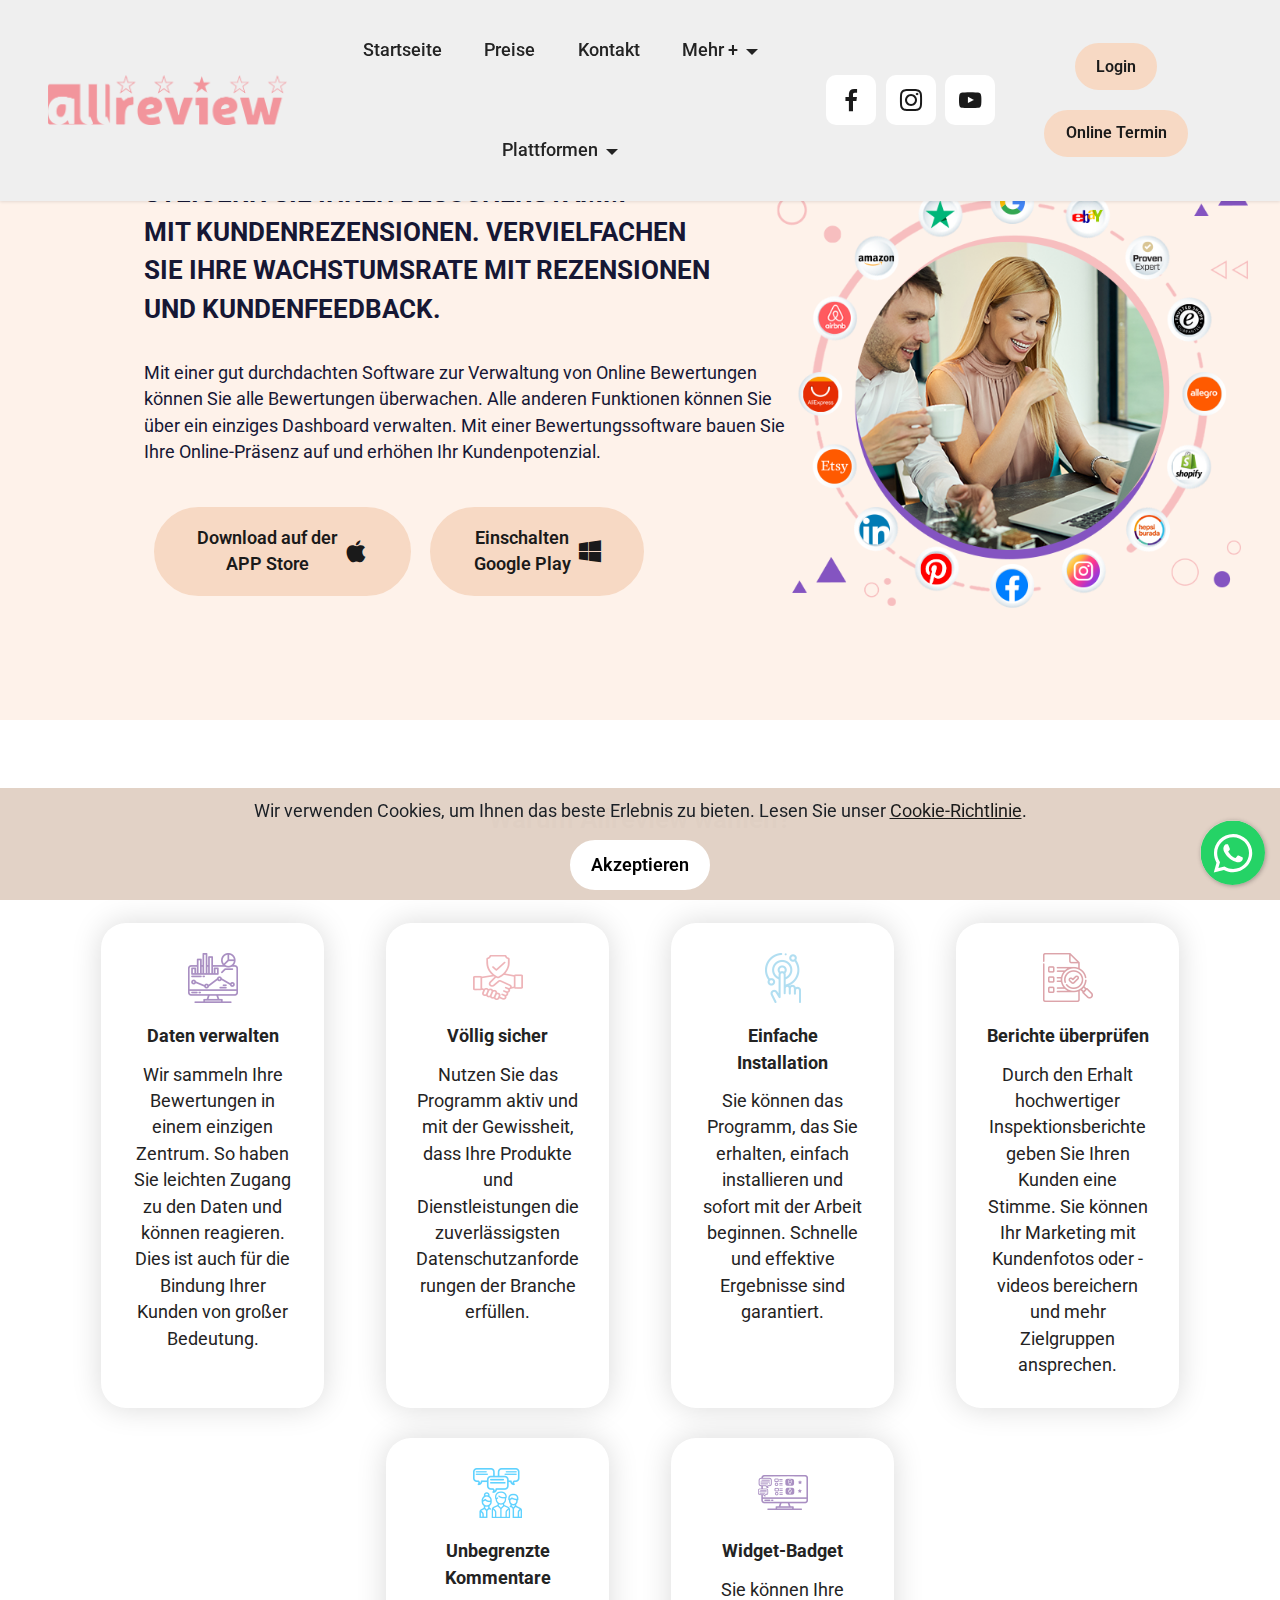
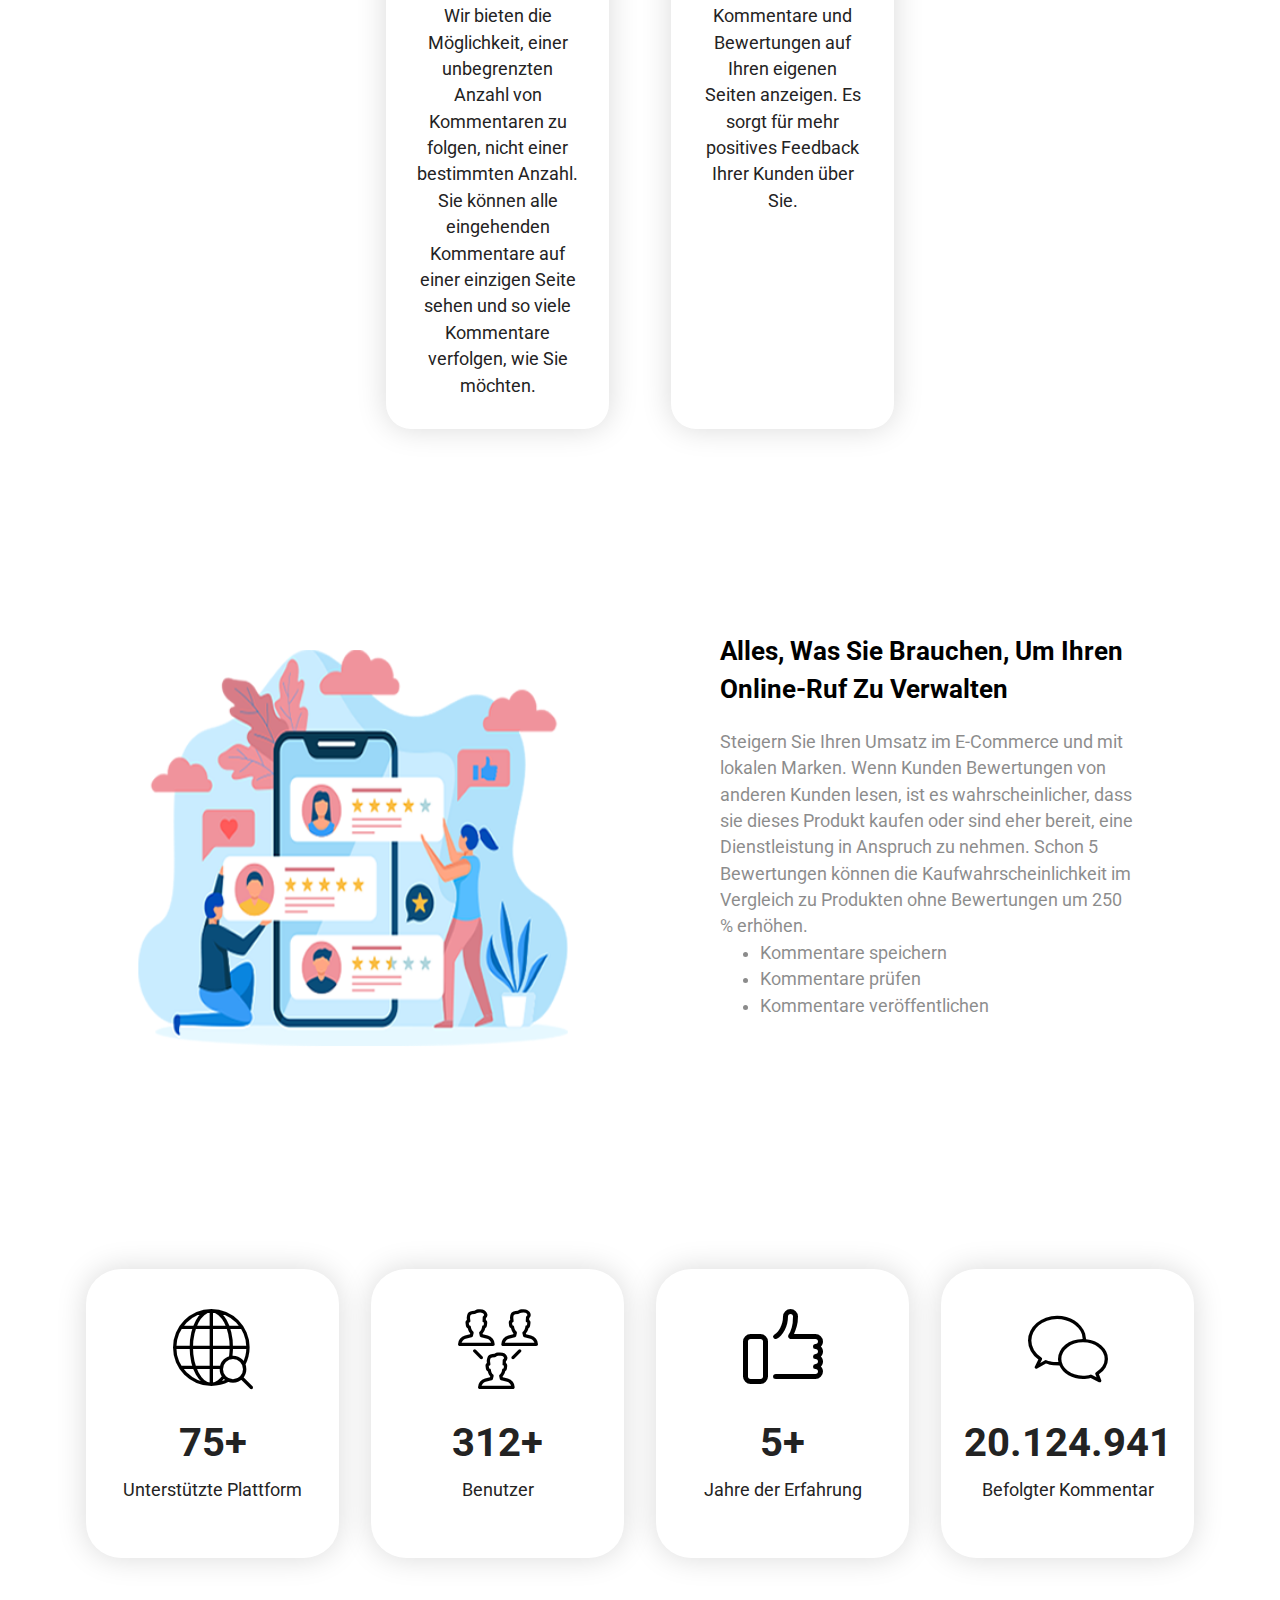
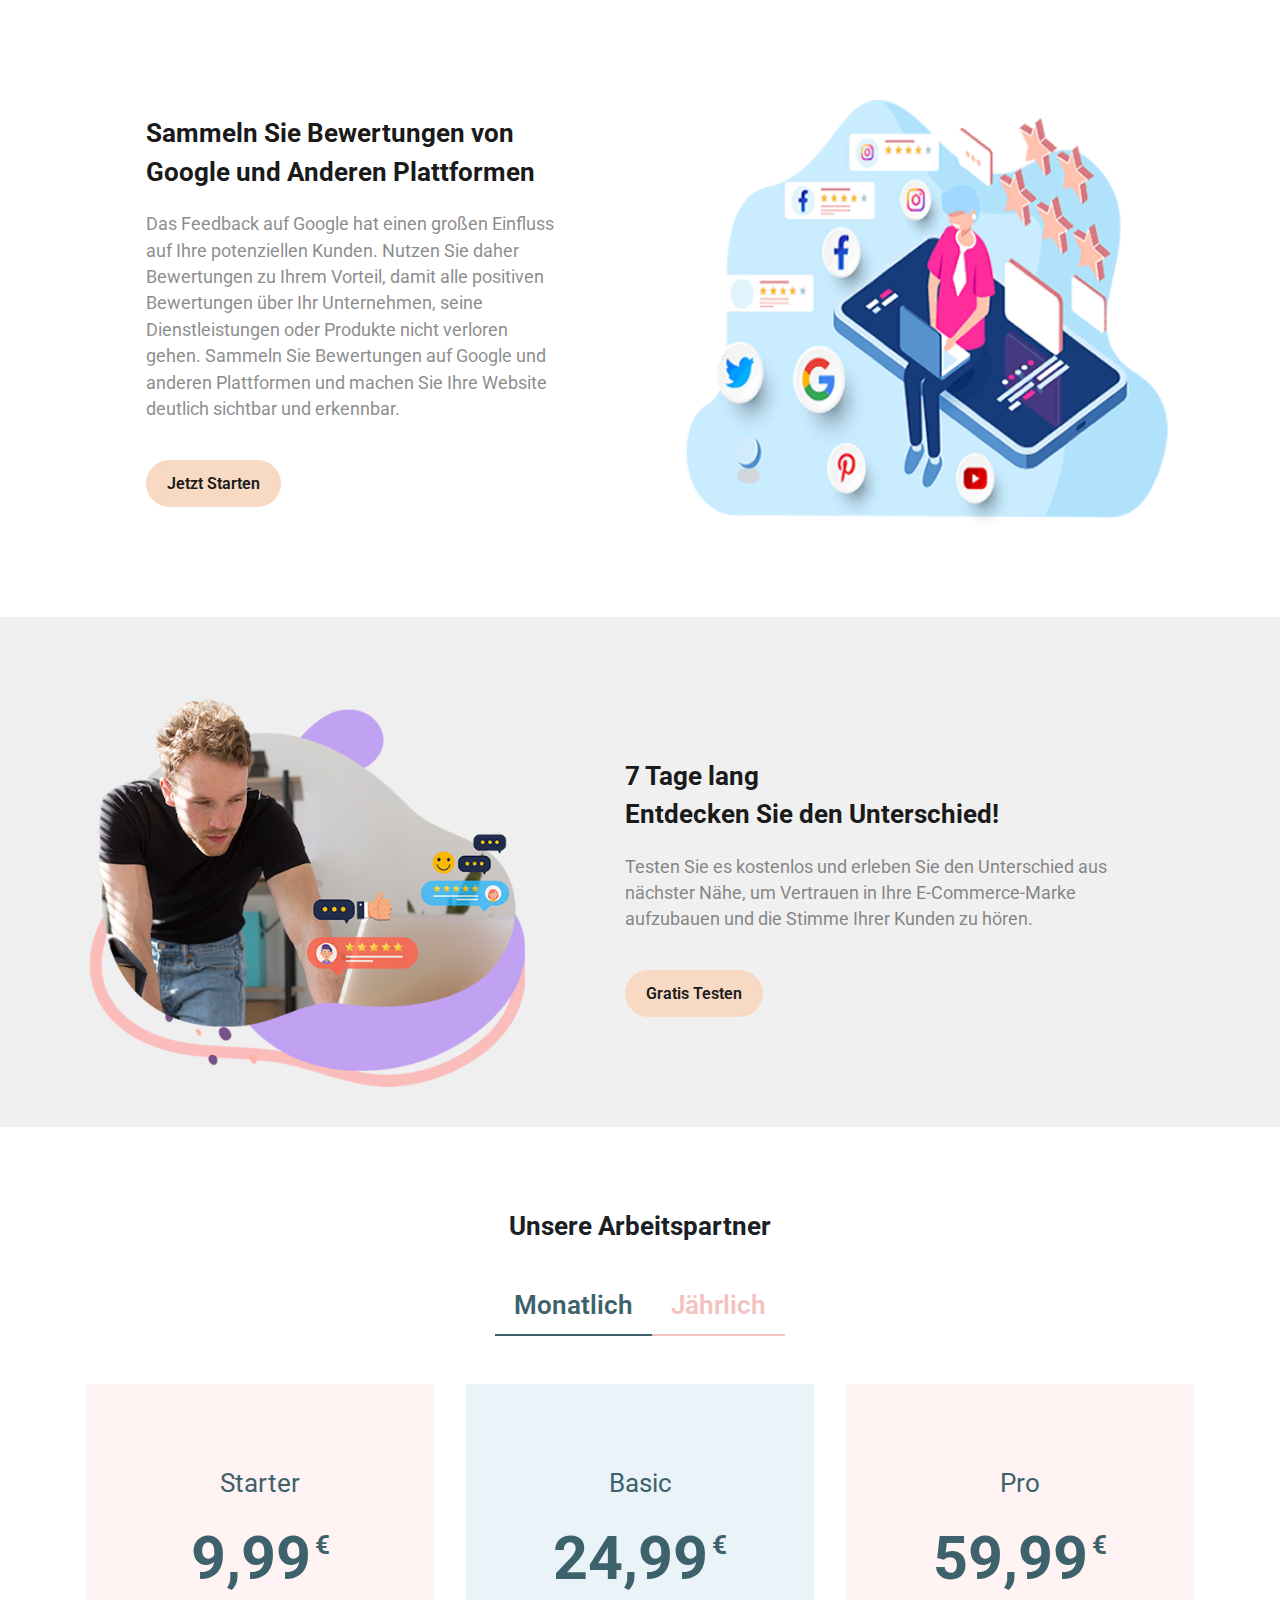
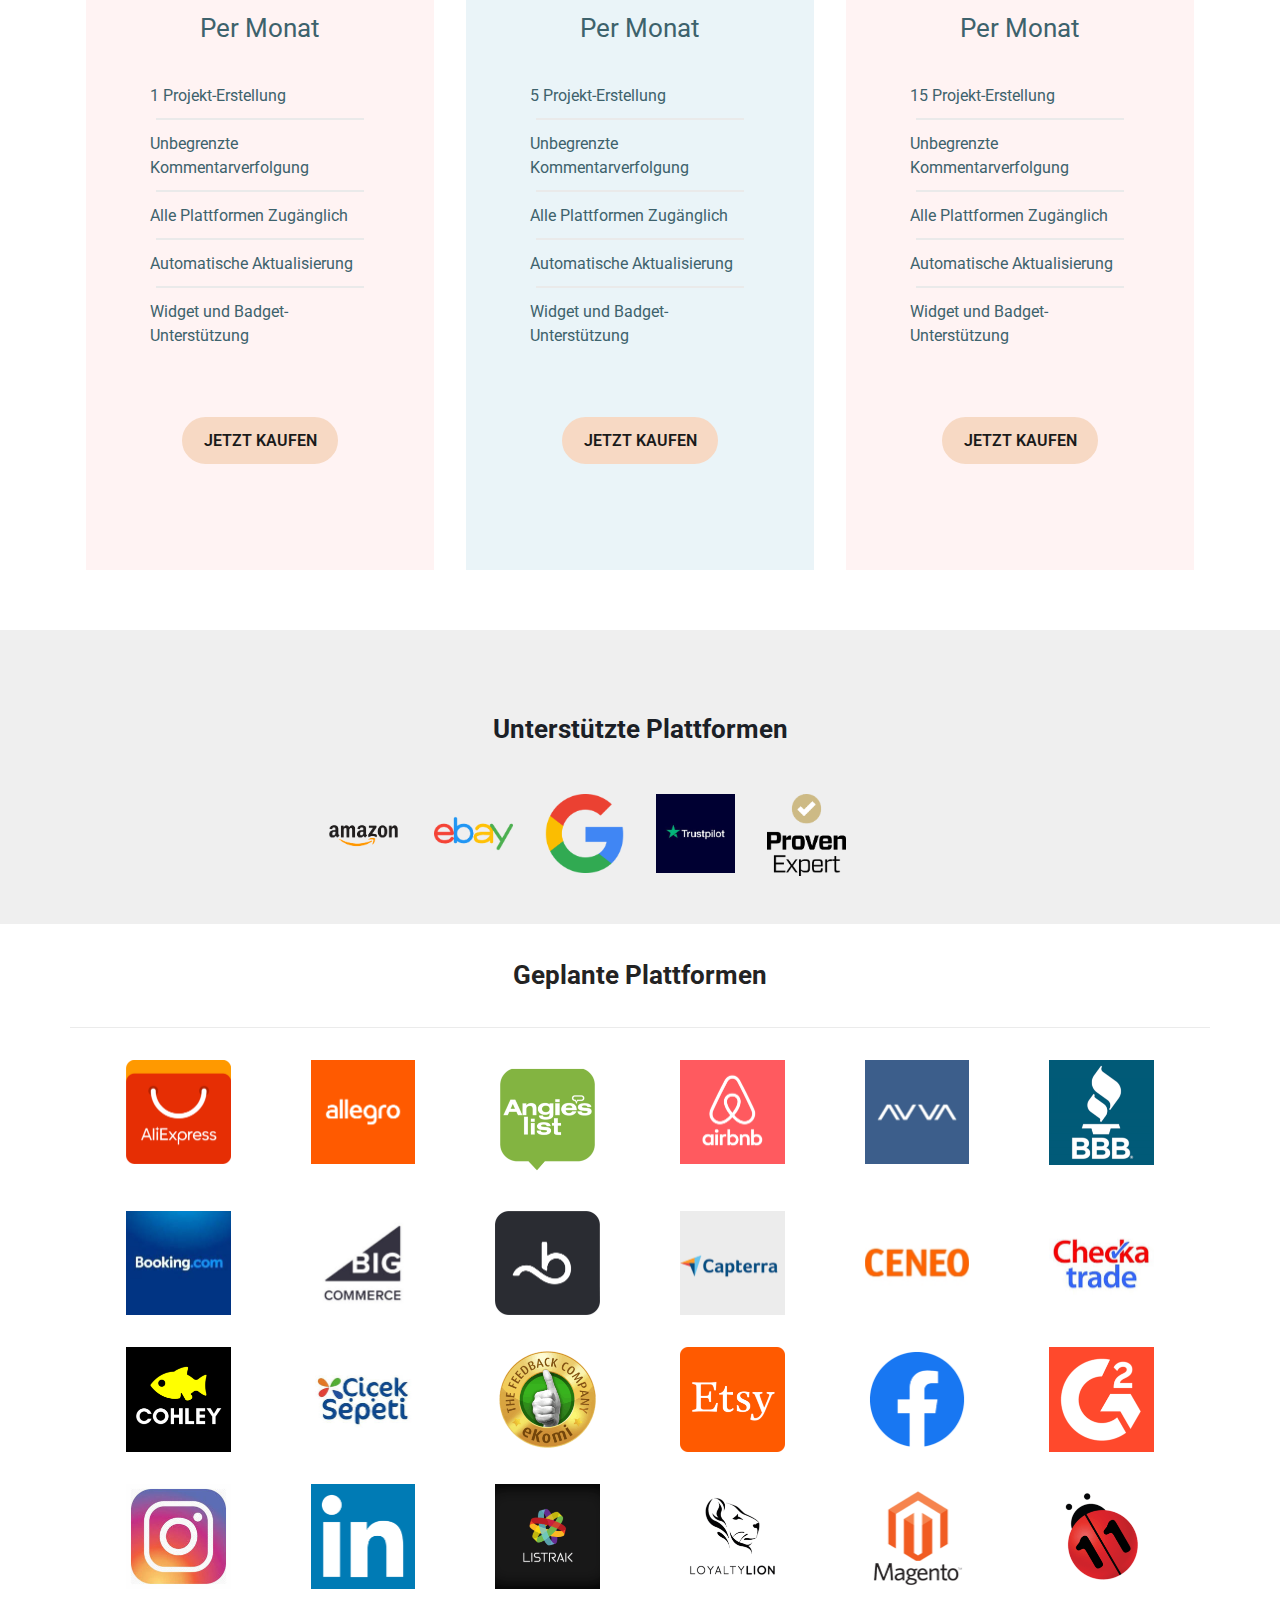
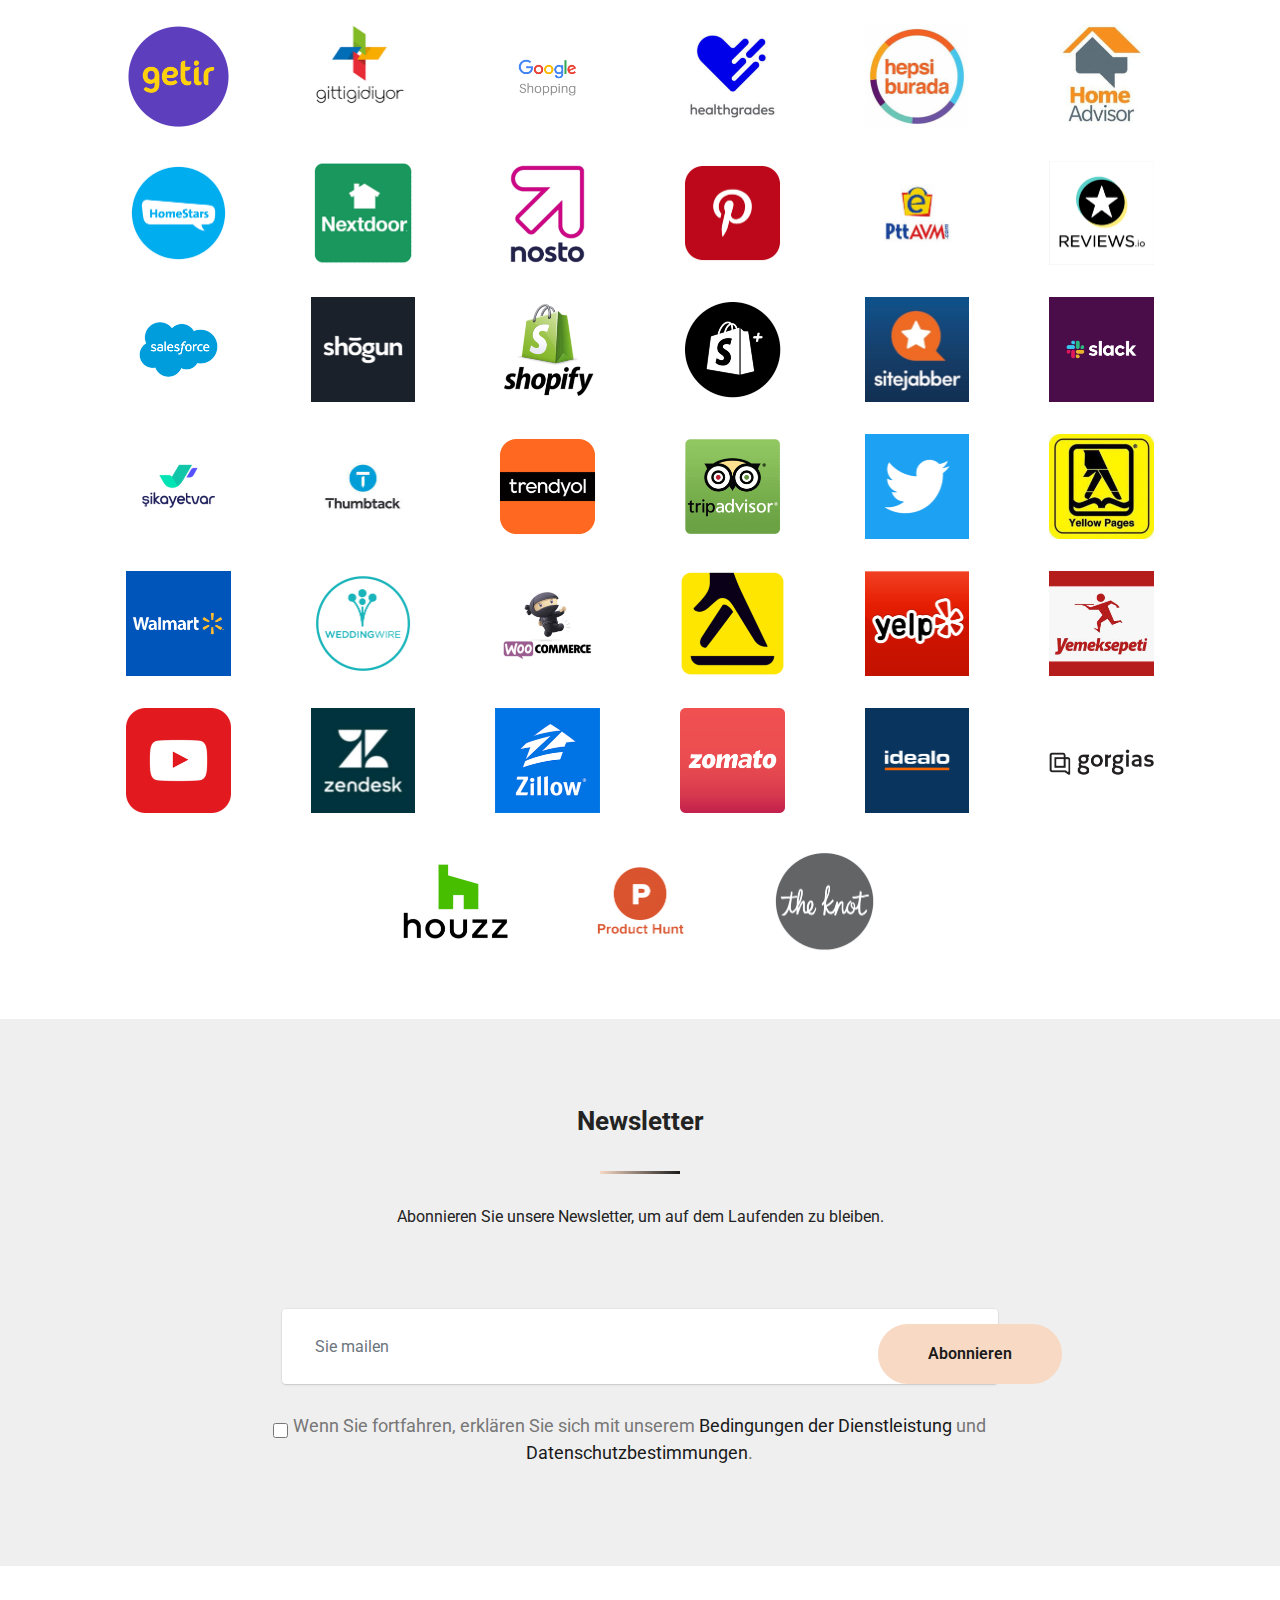
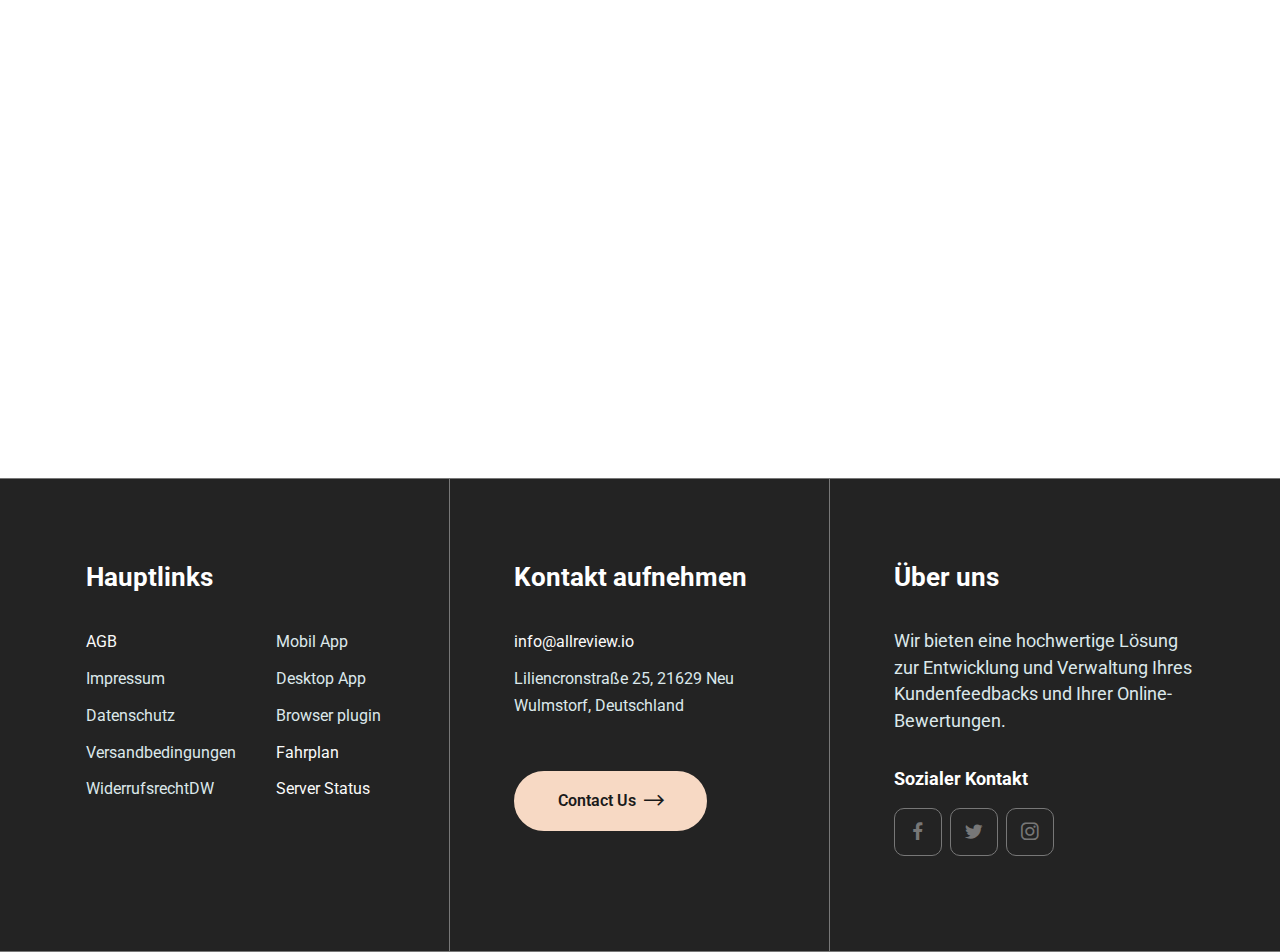
==== commit f811c6d3: "dfcvb" ====
--- a/index.html
+++ b/index.html
@@ -15,24 +15,18 @@
   
   
   <title>Home</title>
+  <link rel="stylesheet" href="assets/web/assets/mobirise-icons-bold/mobirise-icons-bold.css">
+  <link rel="stylesheet" href="assets/icon54/style.css">
+  <link rel="stylesheet" href="assets/icon54-v2/style.css">
   <link rel="stylesheet" href="assets/web/assets/mobirise-icons2/mobirise2.css">
-  <link rel="stylesheet" href="assets/web/assets/mobirise-icons/mobirise-icons.css">
-  <link rel="stylesheet" href="assets/web/assets/mobirise-icons-bold/mobirise-icons-bold.css">
-  <link rel="stylesheet" href="assets/Material-Design-Icons/css/material.css">
-  <link rel="stylesheet" href="assets/FontAwesome/css/font-awesome.css">
-  <link rel="stylesheet" href="assets/icon54/style.css">
-  <link rel="stylesheet" href="assets/iconsMind/style.css">
-  <link rel="stylesheet" href="assets/icon54-v2/style.css">
   <link rel="stylesheet" href="assets/tether/tether.min.css">
   <link rel="stylesheet" href="assets/bootstrap/css/bootstrap.min.css">
   <link rel="stylesheet" href="assets/bootstrap/css/bootstrap-grid.min.css">
   <link rel="stylesheet" href="assets/bootstrap/css/bootstrap-reboot.min.css">
   <link rel="stylesheet" href="assets/web/assets/gdpr-plugin/gdpr-styles.css">
   <link rel="stylesheet" href="assets/chatbutton/floating-wpp.css">
+  <link rel="stylesheet" href="assets/smart-cart/minicart-theme.css">
   <link rel="stylesheet" href="assets/dropdown/css/style.css">
-  <link rel="stylesheet" href="assets/formstyler/jquery.formstyler.css">
-  <link rel="stylesheet" href="assets/formstyler/jquery.formstyler.theme.css">
-  <link rel="stylesheet" href="assets/datepicker/jquery.datetimepicker.min.css">
   <link rel="stylesheet" href="assets/socicon/css/styles.css">
   <link rel="stylesheet" href="assets/theme/css/style.css">
   <link rel="preload" href="https://fonts.googleapis.com/css?family=Roboto:100,100i,300,300i,400,400i,500,500i,700,700i,900,900i&display=swap" as="style" onload="this.onload=null;this.rel='stylesheet'">
@@ -44,7 +38,20 @@
 
 <script src="https://js.chargebee.com/v2/chargebee.js" data-cb-site="allreview" ></script>
   
-</head>
+<meta name="theme-color" content="#f7d9c4">
+<link rel="manifest" href="manifest.json">
+<script src="sw-connect.js"></script>
+<meta name="apple-mobile-web-app-capable" content="yes">
+<link rel="apple-touch-startup-image" media="(device-width: 320px) and (device-height: 568px) and (-webkit-device-pixel-ratio: 2) and (orientation: portrait)" href="assets/images/apple-launch-640x1136.png">
+<link rel="apple-touch-startup-image" media="(device-width: 375px) and (device-height: 667px) and (-webkit-device-pixel-ratio: 2) and (orientation: portrait)" href="assets/images/apple-launch-750x1334.png">
+<link rel="apple-touch-startup-image" media="(device-width: 414px) and (device-height: 736px) and (-webkit-device-pixel-ratio: 3) and (orientation: portrait)" href="assets/images/apple-launch-1242x2208.png">
+<link rel="apple-touch-startup-image" media="(device-width: 375px) and (device-height: 812px) and (-webkit-device-pixel-ratio: 3) and (orientation: portrait)" href="assets/images/apple-launch-1125x2436.png">
+<link rel="apple-touch-startup-image" media="(device-width: 768px) and (device-height: 1024px) and (-webkit-device-pixel-ratio: 2) and (orientation: portrait)" href="assets/images/apple-launch-1536x2048.png">
+<link rel="apple-touch-startup-image" media="(device-width: 834px) and (device-height: 1112px) and (-webkit-device-pixel-ratio: 2) and (orientation: portrait)" href="assets/images/apple-launch-1668x2224.png">
+<link rel="apple-touch-startup-image" media="(device-width: 1024px) and (device-height: 1366px) and (-webkit-device-pixel-ratio: 2) and (orientation: portrait)" href="assets/images/apple-launch-2048x2732.png">
+<meta name="apple-mobile-web-app-status-bar-style" content="default">
+<meta name="apple-mobile-web-app-title" content="">
+<link rel="apple-touch-icon" href="apple-touch-icon.png"></head>
 <body>
   
   <section class="menu menu1 cid-st2eExKwNs" once="menu" id="menu01-1">
@@ -54,7 +61,7 @@
             <div class="navbar-brand">
                 <span class="navbar-logo">
                     <a href="index.html#header01-0">
-                        <img src="[data-uri]" alt="Allreview.io" style="height: 5.5rem;" loading="lazy" class="lazyload" data-src="assets/images/favicon.png">
+                        <img src="[data-uri]" alt="Allreview.io" style="height: 5.5rem;" loading="lazy" class="lazyload" data-src="assets/images/logo-1.svg">
                     </a>
                 </span>
                 
@@ -89,102 +96,98 @@
     </nav>
 </section>
 
-<section class="header1 cid-st2eElkdSs" id="header01-0">
-    
-    <div class="mbr-overlay" style="opacity: 0; background-color: rgb(255, 255, 255);"></div>
-    <div class="container">
-        <div class="row">
-            <div class="col-12 col-lg-7 align-left">
-                
-                <h1 class="mbr-section-title mbr-white mbr-fonts-style mb-4 display-5"><strong>STEIGERN SIE IHREN BESUCHERSTAMM
+<section class="header2 cid-teIdUM6Kfa" id="header02-2w">
+
+    
+
+    
+
+    <div class="container-fluid">
+        <div class="row justify-content-center mbr-white">
+            <div class="col-12 col-md-12 col-lg-5 md-pb">
+                <div class="image-wrapper">
+                    <img class="w-100 lazyload" src="[data-uri]" alt="" loading="lazy" data-src="assets/images/cevrimici-itibar.svg">
+                </div>
+            </div>
+            <div class="col-12 col-md-12 col-lg">
+                <div class="text-wrapper align-left">
+                    <h1 class="mbr-section-title mbr-fonts-style mb-4 display-5"><strong>STEIGERN SIE IHREN BESUCHERSTAMM
 </strong><div><strong>MIT KUNDENREZENSIONEN. VERVIELFACHEN
 </strong></div><div><strong>SIE IHRE WACHSTUMSRATE MIT REZENSIONEN
 </strong></div><div><strong>UND KUNDENFEEDBACK.</strong></div></h1>
-                <p class="mbr-text mbr-semibold mbr-fonts-style mb-4 display-7">Mit einer gut durchdachten Software zur Verwaltung von Online-Bewertungen können Sie alle Bewertungen überwachen. Alle anderen Funktionen können Sie über ein einziges Dashboard verwalten. Mit einer Bewertungssoftware bauen Sie Ihre Online-Präsenz auf und erhöhen Ihr Kundenpotenzial.</p>
-                <div class="mbr-section-btn"><a class="btn btn-lg btn-primary display-4" href="#"><span class="mobi-mbri mobi-mbri-apple mbr-iconfont mbr-iconfont-btn" style="font-size: 30px;"></span>Download auf der<br>APP Store</a> <a class="btn btn-lg btn-primary display-4" href="#"><span class="mbri-windows mbr-iconfont mbr-iconfont-btn" style="font-size: 30px;"></span>Einschalten<br>Google Play</a></div>
-                
-            </div>
-        </div>
-    </div>
-</section>
-
-<section class="features13 cid-tbMT5rLU5O" id="features013-0">
-    
-
+                    <p class="mbr-text mbr-fonts-style display-7">
+                        Mit einer gut durchdachten Software zur Verwaltung von Online Bewertungen können Sie alle Bewertungen überwachen. Alle anderen Funktionen können Sie über ein einziges Dashboard verwalten. Mit einer Bewertungssoftware bauen Sie Ihre Online-Präsenz auf und erhöhen Ihr Kundenpotenzial.</p>
+                    <div class="mbr-section-btn mt-4"><a class="btn btn-lg btn-primary display-7" href="#"><span class="socicon socicon-apple mbr-iconfont mbr-iconfont-btn"></span>Download auf der
+<br>APP Store</a> <a class="btn btn-lg btn-primary display-7" href="#"><span class="socicon socicon-windows mbr-iconfont mbr-iconfont-btn"></span>Einschalten
+<br>Google Play</a></div>
+                </div>
+            </div>
+        </div>
+    </div>
+</section>
+
+<section class="features3 cid-teHD1W8n5y" id="features3-2l">
+    
+
+    
     
     <div class="container">
         <div class="row">
-            <div class="col-12 mb-5 col-lg-9">
-                
-                <h3 class="mbr-section-title mbr-fonts-style align-center display-5"><strong>Warum Allreview wählen?</strong></h3>
-
-            </div>
+            <h3 class="mbr-section-title mbr-fonts-style align-center display-5"><strong>Warum Allreview wählen?</strong></h3>
         </div>
         <div class="row">
-            <div class="card col-12 col-md-6 md-pb col-lg-4">
-                <div class="card-wrapper">
-                    <div class="card-box align-left">
-                        
-                        <h5 class="card-title mbr-fonts-style m-0 p-0 display-5"><strong>Daten verwalten</strong></h5>
-
-                    </div>
-                    <p class="card-text align-left mbr-fonts-style pt-4 mb-0 display-7">Wir sammeln Ihre Bewertungen in einem einzigen Zentrum. So haben Sie leichten Zugang zu den Daten und können reagieren. Dies ist auch für die Bindung Ihrer Kunden von großer Bedeutung.</p>
-                    
-                </div>
-            </div>
-            <div class="card col-12 col-md-6 md-pb col-lg-4">
+            <div class="card col-12 col-md-6 col-lg-3">
                 <div class="card-wrapper">
                     <div class="card-box align-center">
-                        
-                        <h5 class="card-title align-left mbr-fonts-style m-0 p-0 display-5"><strong>Völlig sicher</strong></h5>
-
-                    </div>
-                    <p class="card-text align-left mbr-fonts-style pt-4 mb-0 display-7">Nutzen Sie das Programm aktiv und mit der Gewissheit, dass Ihre Produkte und Dienstleistungen die zuverlässigsten Datenschutzanforderungen der Branche erfüllen.</p>
-                    
-                </div>
-            </div>
-            <div class="card col-12 col-md-6 md-pb col-lg-4">
+                        <img src="[data-uri]" alt="" loading="lazy" class="lazyload" data-src="assets/images/verileri-ynet.svg">
+                        <h5 class="card-title mbr-fonts-style display-7"><strong>Daten verwalten</strong></h5>
+                        <p class="card-text mbr-fonts-style display-7">Wir sammeln Ihre Bewertungen in einem einzigen Zentrum. So haben Sie leichten Zugang zu den Daten und können reagieren. Dies ist auch für die Bindung Ihrer Kunden von großer Bedeutung.</p>
+                    </div>
+                </div>
+            </div>
+            <div class="card col-12 col-md-6 col-lg-3">
                 <div class="card-wrapper">
                     <div class="card-box align-center">
-                        
-                        <h5 class="card-title align-left mbr-fonts-style m-0 p-0 display-5"><strong>Einfache Installation</strong></h5>
-
-                    </div>
-                    <p class="card-text align-left mbr-fonts-style pt-4 mb-0 display-7">Sie können das Programm, das Sie erhalten, einfach installieren und sofort mit der Arbeit beginnen. Schnelle und effektive Ergebnisse sind garantiert.</p>
-                    
-                </div>
-            </div>
-           <div class="card col-12 col-md-6 md-pb col-lg-4">
+                        <img src="[data-uri]" alt="" loading="lazy" class="lazyload" data-src="assets/images/gvenli.svg">
+                        <h5 class="card-title mbr-fonts-style display-7"><strong>Völlig sicher</strong></h5>
+                        <p class="card-text mbr-fonts-style display-7">Nutzen Sie das Programm aktiv und mit der Gewissheit, dass Ihre Produkte und Dienstleistungen die zuverlässigsten Datenschutzanforderungen der Branche erfüllen.</p>
+                    </div>
+                </div>
+            </div>
+            <div class="card col-12 col-md-6 col-lg-3">
                 <div class="card-wrapper">
                     <div class="card-box align-center">
-                        
-                        <h5 class="card-title align-left mbr-fonts-style m-0 p-0 display-5"><strong>Berichte überprüfen</strong></h5>
-
-                    </div>
-                    <p class="card-text align-left mbr-fonts-style pt-4 mb-0 display-7">Durch den Erhalt hochwertiger Inspektionsberichte geben Sie Ihren Kunden eine Stimme. Sie können Ihr Marketing mit Kundenfotos oder -videos bereichern und mehr Zielgruppen ansprechen.</p>
-                    
-                </div>
-            </div>   
-            <div class="card col-12 col-md-6 md-pb col-lg-4">
+                        <img src="[data-uri]" alt="" loading="lazy" class="lazyload" data-src="assets/images/kolay-kurulum.svg">
+                        <h5 class="card-title mbr-fonts-style display-7"><strong>Einfache Installation</strong></h5>
+                        <p class="card-text mbr-fonts-style display-7">Sie können das Programm, das Sie erhalten, einfach installieren und sofort mit der Arbeit beginnen. Schnelle und effektive Ergebnisse sind garantiert.</p>
+                    </div>
+                </div>
+            </div>
+            <div class="card col-12 col-md-6 col-lg-3">
                 <div class="card-wrapper">
                     <div class="card-box align-center">
-                        
-                        <h5 class="card-title align-left mbr-fonts-style m-0 p-0 display-5"><strong>Unbegrenzte Kommentare</strong></h5>
-
-                    </div>
-                    <p class="card-text align-left mbr-fonts-style pt-4 mb-0 display-7">Wir bieten die Möglichkeit, einer unbegrenzten Anzahl von Kommentaren zu folgen, nicht einer bestimmten Anzahl. Sie können alle eingehenden Kommentare auf einer einzigen Seite sehen und so viele Kommentare verfolgen, wie Sie möchten.</p>
-                    
-                </div>
-            </div>
-            <div class="card col-12 col-md-6 md-pb col-lg-4">
+                        <img src="[data-uri]" alt="" loading="lazy" class="lazyload" data-src="assets/images/inceleme-raporlar.svg">
+                        <h5 class="card-title mbr-fonts-style display-7"><strong>Berichte überprüfen</strong></h5>
+                        <p class="card-text mbr-fonts-style display-7">Durch den Erhalt hochwertiger Inspektionsberichte geben Sie Ihren Kunden eine Stimme. Sie können Ihr Marketing mit Kundenfotos oder -videos bereichern und mehr Zielgruppen ansprechen.</p>
+                    </div>
+                </div>
+            </div>
+            <div class="card col-12 col-md-6 col-lg-3">
                 <div class="card-wrapper">
                     <div class="card-box align-center">
-                        
-                        <h5 class="card-title align-left mbr-fonts-style m-0 p-0 display-5"><strong>Widget-Badget</strong></h5>
-
-                    </div>
-                    <p class="card-text align-left mbr-fonts-style pt-4 mb-0 display-7">Sie können Ihre Kommentare und Bewertungen auf Ihren eigenen Seiten anzeigen. Es sorgt für mehr positives Feedback Ihrer Kunden über Sie.</p>
-                    
+                        <img src="[data-uri]" alt="" loading="lazy" class="lazyload" data-src="assets/images/snrsz-yorumlar.svg">
+                        <h5 class="card-title mbr-fonts-style display-7"><strong>Unbegrenzte Kommentare</strong></h5>
+                        <p class="card-text mbr-fonts-style display-7">Wir bieten die Möglichkeit, einer unbegrenzten Anzahl von Kommentaren zu folgen, nicht einer bestimmten Anzahl. Sie können alle eingehenden Kommentare auf einer einzigen Seite sehen und so viele Kommentare verfolgen, wie Sie möchten.</p>
+                    </div>
+                </div>
+            </div>
+            <div class="card col-12 col-md-6 col-lg-3">
+                <div class="card-wrapper">
+                    <div class="card-box align-center">
+                        <img src="[data-uri]" alt="" loading="lazy" class="lazyload" data-src="assets/images/widget.svg">
+                        <h5 class="card-title mbr-fonts-style display-7"><strong>Widget-Badget</strong></h5>
+                        <p class="card-text mbr-fonts-style display-7">Sie können Ihre Kommentare und Bewertungen auf Ihren eigenen Seiten anzeigen. Es sorgt für mehr positives Feedback Ihrer Kunden über Sie.</p>
+                    </div>
                 </div>
             </div>
         </div>
@@ -222,55 +225,61 @@
     </div>
 </section>
 
-<section class="counter1 cleanm4_counter1 cid-tcsjCLaqTn" id="counters1-2a">
-
-	
-
-	
-
-	<div class="container">
-		<div class="row justify-content-center align-center">
-			<div class="col-md-3 col-sm-6 stats-item">
-				<div class="common-wrap d-flex flex-column">
-					<span class="mbr-iconfont icon54-v1-eatrh-support"></span>
-					<div class="fld-wrap">
-						<h3 class="mbr-fonts-style mbr-bold mbr-section-title count counter display-2">75+</h3>
-						<h2 class="mbr-fonts-style mbr-card-title mbr-regular heading display-7">Unterstützte Plattform</h2>
-					</div>
-				</div>
-			</div>
-
-			<div class="col-md-3 col-sm-6 stats-item col-lg-3">
-				<div class="common-wrap d-flex flex-column">
-					<span class="mbr-iconfont icon54-v2-connecting-users"></span>
-					<div class="fld-wrap">
-						<h3 class="mbr-fonts-style mbr-bold mbr-section-title count counter display-2">312+</h3>
-						<h2 class="mbr-fonts-style mbr-card-title mbr-regular headinge display-7">Benutzer</h2>
-					</div>
-				</div>
-			</div>
-
-			<div class="col-md-3 col-sm-6 stats-item col-lg-3">
-				<div class="common-wrap d-flex flex-column">
-					<span class="mbr-iconfont mbri-like"></span>
-					<div class="fld-wrap">
-						<h3 class="mbr-fonts-style mbr-bold mbr-section-title count counter display-2">5+</h3>
-						<h2 class="mbr-fonts-style mbr-card-title mbr-regular heading display-7">Jahre der Erfahrung</h2>
-					</div>
-				</div>
-			</div>
-
-			<div class="col-md-3 col-sm-6 stats-item col-lg-3">
-				<div class="common-wrap d-flex flex-column">
-					<span class="mbr-iconfont fa-comment-o fa"></span>
-					<div class="fld-wrap">
-						<h3 class="mbr-fonts-style mbr-bold mbr-section-title count counter display-2">20.124.941</h3>
-						<h2 class="mbr-fonts-style mbr-card-title mbr-regular heading display-7">Befolgter Kommentar</h2>
-					</div>
-				</div>
-			</div>
-		</div>
-	</div>
+<section class="features1 cid-teHKOZXjIy" id="features1-2m">
+    
+
+    
+    
+    <div class="container">
+                                           
+        <div class="row">
+            <div class="card col-12 col-md-3">
+                <div class="card-wrapper">
+                    <div class="card-box align-center">
+                        <div class="iconfont-wrapper">
+                            <span class="mbr-iconfont icon54-v1-search-network"></span>
+                        </div>
+                        <h5 class="card-title mbr-fonts-style display-2"><strong>75+</strong></h5>
+                        <p class="card-text mbr-fonts-style display-7">Unterstützte Plattform</p>
+                    </div>
+                </div>
+            </div>
+            <div class="card col-12 col-md-3">
+                <div class="card-wrapper">
+                    <div class="card-box align-center">
+                        <div class="iconfont-wrapper">
+                            <span class="mbr-iconfont icon54-v2-connecting-users"></span>
+                        </div>
+                        <h5 class="card-title mbr-fonts-style display-2"><strong>312+</strong></h5>
+                        <p class="card-text mbr-fonts-style display-7">Benutzer</p>
+                    </div>
+                </div>
+            </div>
+            
+            <div class="card col-12 col-md-3">
+                <div class="card-wrapper">
+                    <div class="card-box align-center">
+                        <div class="iconfont-wrapper">
+                            <span class="mbr-iconfont mbrib-like"></span>
+                        </div>
+                        <h5 class="card-title mbr-fonts-style display-2"><strong>5+</strong></h5>
+                        <p class="card-text mbr-fonts-style display-7">Jahre der Erfahrung</p>
+                    </div>
+                </div>
+            </div>
+            <div class="card col-12 col-md-3">
+                <div class="card-wrapper">
+                    <div class="card-box align-center">
+                        <div class="iconfont-wrapper">
+                            <span class="mbr-iconfont icon54-v1-chat-2"></span>
+                        </div>
+                        <h5 class="card-title mbr-fonts-style display-2"><strong>20.124.941</strong></h5>
+                        <p class="card-text mbr-fonts-style display-7">Befolgter Kommentar</p>
+                    </div>
+                </div>
+            </div>
+        </div>
+    </div>
 </section>
 
 <section data-bs-version="5.1" class="features1 cid-tcoNsYW1YW" id="afeatures1-1l">
@@ -604,821 +613,573 @@
     </div>
 </section>
 
-<section data-bs-version="5.1" class="features14 cid-tcs3Ey9bnw" id="features014-22">
-    
+<section class="content2 cid-teI87vdQFU" id="content02-2q">
     
     <div class="container">
-        <div class="mbr-section-head mb-5">
-            
-            <h4 class="mbr-section-title mbr-fonts-style align-center mb-0 display-5"><strong>Geplante Plattformen</strong></h4>
-        </div>
-        <div class="row justify-content-center mt-4">
-            
-            
-            <div class="item features-image сol-12 col-md-9 col-lg-2 active">
-                <div class="item-wrapper">
-                    <div class="item-img">
-                        <img src="[data-uri]" alt="" data-slide-to="0" data-bs-slide-to="0" loading="lazy" class="lazyload" data-src="assets/images/0000022-aliexpress-420-316x316.png">
-                        
-                    </div>
-                    <div class="item-content">
-                        
-                        
-
-                    </div>
-                </div>
-            </div><div class="item features-image сol-12 col-md-9 col-lg-2">
-                <div class="item-wrapper">
-                    <div class="item-img">
-                        <img src="[data-uri]" alt="" data-slide-to="1" data-bs-slide-to="1" loading="lazy" class="lazyload" data-src="assets/images/0000023-allegro-420-316x316.png">
-                        
-                    </div>
-                    <div class="item-content">
-                        
-                        
-
-                    </div>
-                </div>
-            </div><div class="item features-image сol-12 col-md-9 col-lg-2">
-                <div class="item-wrapper">
-                    <div class="item-img">
-                        <img src="[data-uri]" alt="" data-slide-to="2" data-bs-slide-to="2" loading="lazy" class="lazyload" data-src="assets/images/0000025-angies-list-424-316x360.png">
-                        
-                    </div>
-                    <div class="item-content">
-                        
-                        
-
-                    </div>
-                </div>
-            </div><div class="item features-image сol-12 col-md-9 col-lg-2">
-                <div class="item-wrapper">
-                    <div class="item-img">
-                        <img src="[data-uri]" alt="" data-slide-to="3" data-bs-slide-to="3" loading="lazy" class="lazyload" data-src="assets/images/0000029-airbnb-420-316x316.png">
-                        
-                    </div>
-                    <div class="item-content">
-                        
-                        
-
-                    </div>
-                </div>
-            </div><div class="item features-image сol-12 col-md-9 col-lg-2">
-                <div class="item-wrapper">
-                    <div class="item-img">
-                        <img src="[data-uri]" alt="" data-slide-to="4" data-bs-slide-to="4" loading="lazy" class="lazyload" data-src="assets/images/0000031-avva-420-316x316.png">
-                        
-                    </div>
-                    <div class="item-content">
-                        
-                        
-
-                    </div>
-                </div>
-            </div><div class="item features-image сol-12 col-md-9 col-lg-2">
-                <div class="item-wrapper">
-                    <div class="item-img">
-                        <img src="[data-uri]" alt="" data-slide-to="5" data-bs-slide-to="5" loading="lazy" class="lazyload" data-src="assets/images/0000032-bbb-420-316x318.png">
-                        
-                    </div>
-                    <div class="item-content">
-                        
-                        
-
-                    </div>
-                </div>
-            </div><div class="item features-image сol-12 col-md-9 col-lg-2">
-                <div class="item-wrapper">
-                    <div class="item-img">
-                        <img src="[data-uri]" alt="" data-slide-to="6" data-bs-slide-to="6" loading="lazy" class="lazyload" data-src="assets/images/0000033-booking-420-316x316.jpg">
-                        
-                    </div>
-                    <div class="item-content">
-                        
-                        
-
-                    </div>
-                </div>
-            </div><div class="item features-image сol-12 col-md-9 col-lg-2">
-                <div class="item-wrapper">
-                    <div class="item-img">
-                        <img src="[data-uri]" alt="" data-slide-to="7" data-bs-slide-to="7" loading="lazy" class="lazyload" data-src="assets/images/0000034-bigcommerce-420-316x316.jpg">
-                        
-                    </div>
-                    <div class="item-content">
-                        
-                        
-
-                    </div>
-                </div>
-            </div><div class="item features-image сol-12 col-md-9 col-lg-2">
-                <div class="item-wrapper">
-                    <div class="item-img">
-                        <img src="[data-uri]" alt="" data-slide-to="8" data-bs-slide-to="8" loading="lazy" class="lazyload" data-src="assets/images/0000035-booksy-420-316x316.png">
-                        
-                    </div>
-                    <div class="item-content">
-                        
-                        
-
-                    </div>
-                </div>
-            </div><div class="item features-image сol-12 col-md-9 col-lg-2">
-                <div class="item-wrapper">
-                    <div class="item-img">
-                        <img src="[data-uri]" alt="" data-slide-to="9" data-bs-slide-to="9" loading="lazy" class="lazyload" data-src="assets/images/0000036-captera-420-316x316.png">
-                        
-                    </div>
-                    <div class="item-content">
-                        
-                        
-
-                    </div>
-                </div>
-            </div><div class="item features-image сol-12 col-md-9 col-lg-2">
-                <div class="item-wrapper">
-                    <div class="item-img">
-                        <img src="[data-uri]" alt="" data-slide-to="10" data-bs-slide-to="10" loading="lazy" class="lazyload" data-src="assets/images/0000037-ceneo-420-316x316.png">
-                        
-                    </div>
-                    <div class="item-content">
-                        
-                        
-
-                    </div>
-                </div>
-            </div><div class="item features-image сol-12 col-md-9 col-lg-2">
-                <div class="item-wrapper">
-                    <div class="item-img">
-                        <img src="[data-uri]" alt="" data-slide-to="11" data-bs-slide-to="11" loading="lazy" class="lazyload" data-src="assets/images/0000038-checkatrade-420-316x316.jpg">
-                        
-                    </div>
-                    <div class="item-content">
-                        
-                        
-
-                    </div>
-                </div>
-            </div><div class="item features-image сol-12 col-md-9 col-lg-2">
-                <div class="item-wrapper">
-                    <div class="item-img">
-                        <img src="[data-uri]" alt="" data-slide-to="12" data-bs-slide-to="12" loading="lazy" class="lazyload" data-src="assets/images/0000039-cohley-420-420x420.png">
-                        
-                    </div>
-                    <div class="item-content">
-                        
-                        
-
-                    </div>
-                </div>
-            </div><div class="item features-image сol-12 col-md-9 col-lg-2">
-                <div class="item-wrapper">
-                    <div class="item-img">
-                        <img src="[data-uri]" alt="" data-slide-to="13" data-bs-slide-to="13" loading="lazy" class="lazyload" data-src="assets/images/0000041-ciceksepetiurun-420-420x420.jpg">
-                        
-                    </div>
-                    <div class="item-content">
-                        
-                        
-
-                    </div>
-                </div>
-            </div><div class="item features-image сol-12 col-md-9 col-lg-2">
-                <div class="item-wrapper">
-                    <div class="item-img">
-                        <img src="[data-uri]" alt="" data-slide-to="14" data-bs-slide-to="14" loading="lazy" class="lazyload" data-src="assets/images/0000042-ekomi-420-316x316.png">
-                        
-                    </div>
-                    <div class="item-content">
-                        
-                        
-
-                    </div>
-                </div>
-            </div><div class="item features-image сol-12 col-md-9 col-lg-2">
-                <div class="item-wrapper">
-                    <div class="item-img">
-                        <img src="[data-uri]" alt="" data-slide-to="15" data-bs-slide-to="15" loading="lazy" class="lazyload" data-src="assets/images/0000043-esty-420-420x420.png">
-                        
-                    </div>
-                    <div class="item-content">
-                        
-                        
-
-                    </div>
-                </div>
-            </div><div class="item features-image сol-12 col-md-9 col-lg-2">
-                <div class="item-wrapper">
-                    <div class="item-img">
-                        <img src="[data-uri]" alt="" data-slide-to="16" data-bs-slide-to="16" loading="lazy" class="lazyload" data-src="assets/images/0000044-facebook-420-316x316.png">
-                        
-                    </div>
-                    <div class="item-content">
-                        
-                        
-
-                    </div>
-                </div>
-            </div><div class="item features-image сol-12 col-md-9 col-lg-2">
-                <div class="item-wrapper">
-                    <div class="item-img">
-                        <img src="[data-uri]" alt="" data-slide-to="17" data-bs-slide-to="17" loading="lazy" class="lazyload" data-src="assets/images/0000045-g2-420-420x420.png">
-                        
-                    </div>
-                    <div class="item-content">
-                        
-                        
-
-                    </div>
-                </div>
-            </div><div class="item features-image сol-12 col-md-9 col-lg-2">
-                <div class="item-wrapper">
-                    <div class="item-img">
-                        <img src="[data-uri]" alt="" data-slide-to="18" data-bs-slide-to="18" loading="lazy" class="lazyload" data-src="assets/images/0000046-getir-420-420x420.png">
-                        
-                    </div>
-                    <div class="item-content">
-                        
-                        
-
-                    </div>
-                </div>
-            </div><div class="item features-image сol-12 col-md-9 col-lg-2">
-                <div class="item-wrapper">
-                    <div class="item-img">
-                        <img src="[data-uri]" alt="" data-slide-to="19" data-bs-slide-to="19" loading="lazy" class="lazyload" data-src="assets/images/0000047-gittigidiyor-420-420x420.png">
-                        
-                    </div>
-                    <div class="item-content">
-                        
-                        
-
-                    </div>
-                </div>
-            </div><div class="item features-image сol-12 col-md-9 col-lg-2">
-                <div class="item-wrapper">
-                    <div class="item-img">
-                        <img src="[data-uri]" alt="" data-slide-to="20" data-bs-slide-to="20" loading="lazy" class="lazyload" data-src="assets/images/0000049-google-shopping-420-420x420.png">
-                        
-                    </div>
-                    <div class="item-content">
-                        
-                        
-
-                    </div>
-                </div>
-            </div><div class="item features-image сol-12 col-md-9 col-lg-2">
-                <div class="item-wrapper">
-                    <div class="item-img">
-                        <img src="[data-uri]" alt="" data-slide-to="21" data-bs-slide-to="21" loading="lazy" class="lazyload" data-src="assets/images/0000051-healthgrades-420-420x420.jpg">
-                        
-                    </div>
-                    <div class="item-content">
-                        
-                        
-
-                    </div>
-                </div>
-            </div><div class="item features-image сol-12 col-md-9 col-lg-2">
-                <div class="item-wrapper">
-                    <div class="item-img">
-                        <img src="[data-uri]" alt="" data-slide-to="22" data-bs-slide-to="22" loading="lazy" class="lazyload" data-src="assets/images/0000052-hepsiburadaurun-420-316x316.jpg">
-                        
-                    </div>
-                    <div class="item-content">
-                        
-                        
-
-                    </div>
-                </div>
-            </div><div class="item features-image сol-12 col-md-9 col-lg-2">
-                <div class="item-wrapper">
-                    <div class="item-img">
-                        <img src="[data-uri]" alt="" data-slide-to="23" data-bs-slide-to="23" loading="lazy" class="lazyload" data-src="assets/images/0000053-homeadvisor-420-420x420.jpg">
-                        
-                    </div>
-                    <div class="item-content">
-                        
-                        
-
-                    </div>
-                </div>
-            </div><div class="item features-image сol-12 col-md-9 col-lg-2">
-                <div class="item-wrapper">
-                    <div class="item-img">
-                        <img src="[data-uri]" alt="" data-slide-to="24" data-bs-slide-to="24" loading="lazy" class="lazyload" data-src="assets/images/0000054-homestars-420-316x316.png">
-                        
-                    </div>
-                    <div class="item-content">
-                        
-                        
-
-                    </div>
-                </div>
-            </div><div class="item features-image сol-12 col-md-9 col-lg-2">
-                <div class="item-wrapper">
-                    <div class="item-img">
-                        <img src="[data-uri]" alt="" data-slide-to="25" data-bs-slide-to="25" loading="lazy" class="lazyload" data-src="assets/images/0000056-instagram-420-316x316.jpg">
-                        
-                    </div>
-                    <div class="item-content">
-                        
-                        
-
-                    </div>
-                </div>
-            </div><div class="item features-image сol-12 col-md-9 col-lg-2">
-                <div class="item-wrapper">
-                    <div class="item-img">
-                        <img src="[data-uri]" alt="" data-slide-to="26" data-bs-slide-to="26" loading="lazy" class="lazyload" data-src="assets/images/0000060-linkedin-420-420x420.png">
-                        
-                    </div>
-                    <div class="item-content">
-                        
-                        
-
-                    </div>
-                </div>
-            </div><div class="item features-image сol-12 col-md-9 col-lg-2">
-                <div class="item-wrapper">
-                    <div class="item-img">
-                        <img src="[data-uri]" alt="" data-slide-to="27" data-bs-slide-to="27" loading="lazy" class="lazyload" data-src="assets/images/0000061-listrak-420-420x420.png">
-                        
-                    </div>
-                    <div class="item-content">
-                        
-                        
-
-                    </div>
-                </div>
-            </div><div class="item features-image сol-12 col-md-9 col-lg-2">
-                <div class="item-wrapper">
-                    <div class="item-img">
-                        <img src="[data-uri]" alt="" data-slide-to="28" data-bs-slide-to="28" loading="lazy" class="lazyload" data-src="assets/images/0000062-loyalty-420-420x420.png">
-                        
-                    </div>
-                    <div class="item-content">
-                        
-                        
-
-                    </div>
-                </div>
-            </div><div class="item features-image сol-12 col-md-9 col-lg-2">
-                <div class="item-wrapper">
-                    <div class="item-img">
-                        <img src="[data-uri]" alt="" data-slide-to="29" data-bs-slide-to="29" loading="lazy" class="lazyload" data-src="assets/images/0000063-magento-420-406x420.png">
-                        
-                    </div>
-                    <div class="item-content">
-                        
-                        
-
-                    </div>
-                </div>
-            </div><div class="item features-image сol-12 col-md-9 col-lg-2">
-                <div class="item-wrapper">
-                    <div class="item-img">
-                        <img src="[data-uri]" alt="" data-slide-to="30" data-bs-slide-to="30" loading="lazy" class="lazyload" data-src="assets/images/0000064-n11-420-420x420.png">
-                        
-                    </div>
-                    <div class="item-content">
-                        
-                        
-
-                    </div>
-                </div>
-            </div><div class="item features-image сol-12 col-md-9 col-lg-2">
-                <div class="item-wrapper">
-                    <div class="item-img">
-                        <img src="[data-uri]" alt="" data-slide-to="31" data-bs-slide-to="31" loading="lazy" class="lazyload" data-src="assets/images/0000065-nextdoor-420-316x316.png">
-                        
-                    </div>
-                    <div class="item-content">
-                        
-                        
-
-                    </div>
-                </div>
-            </div><div class="item features-image сol-12 col-md-9 col-lg-2">
-                <div class="item-wrapper">
-                    <div class="item-img">
-                        <img src="[data-uri]" alt="" data-slide-to="32" data-bs-slide-to="32" loading="lazy" class="lazyload" data-src="assets/images/0000066-nosto-420-420x417.png">
-                        
-                    </div>
-                    <div class="item-content">
-                        
-                        
-
-                    </div>
-                </div>
-            </div><div class="item features-image сol-12 col-md-9 col-lg-2">
-                <div class="item-wrapper">
-                    <div class="item-img">
-                        <img src="[data-uri]" alt="" data-slide-to="33" data-bs-slide-to="33" loading="lazy" class="lazyload" data-src="assets/images/0000067-pinterest-420-316x316.png">
-                        
-                    </div>
-                    <div class="item-content">
-                        
-                        
-
-                    </div>
-                </div>
-            </div><div class="item features-image сol-12 col-md-9 col-lg-2">
-                <div class="item-wrapper">
-                    <div class="item-img">
-                        <img src="[data-uri]" alt="" data-slide-to="34" data-bs-slide-to="34" loading="lazy" class="lazyload" data-src="assets/images/0000069-pttavmurun-420-420x420.jpg">
-                        
-                    </div>
-                    <div class="item-content">
-                        
-                        
-
-                    </div>
-                </div>
-            </div><div class="item features-image сol-12 col-md-9 col-lg-2">
-                <div class="item-wrapper">
-                    <div class="item-img">
-                        <img src="[data-uri]" alt="" data-slide-to="35" data-bs-slide-to="35" loading="lazy" class="lazyload" data-src="assets/images/0000071-reviewsio-420-420x420.png">
-                        
-                    </div>
-                    <div class="item-content">
-                        
-                        
-
-                    </div>
-                </div>
-            </div><div class="item features-image сol-12 col-md-9 col-lg-2">
-                <div class="item-wrapper">
-                    <div class="item-img">
-                        <img src="[data-uri]" alt="" data-slide-to="36" data-bs-slide-to="36" loading="lazy" class="lazyload" data-src="assets/images/0000072-salesforcecc-420-420x420.png">
-                        
-                    </div>
-                    <div class="item-content">
-                        
-                        
-
-                    </div>
-                </div>
-            </div><div class="item features-image сol-12 col-md-9 col-lg-2">
-                <div class="item-wrapper">
-                    <div class="item-img">
-                        <img src="[data-uri]" alt="" data-slide-to="37" data-bs-slide-to="37" loading="lazy" class="lazyload" data-src="assets/images/0000073-shogun-420-420x419.png">
-                        
-                    </div>
-                    <div class="item-content">
-                        
-                        
-
-                    </div>
-                </div>
-            </div><div class="item features-image сol-12 col-md-9 col-lg-2">
-                <div class="item-wrapper">
-                    <div class="item-img">
-                        <img src="[data-uri]" alt="" data-slide-to="38" data-bs-slide-to="38" loading="lazy" class="lazyload" data-src="assets/images/0000074-shopify-420-420x420.png">
-                        
-                    </div>
-                    <div class="item-content">
-                        
-                        
-
-                    </div>
-                </div>
-            </div><div class="item features-image сol-12 col-md-9 col-lg-2">
-                <div class="item-wrapper">
-                    <div class="item-img">
-                        <img src="[data-uri]" alt="" data-slide-to="39" data-bs-slide-to="39" loading="lazy" class="lazyload" data-src="assets/images/0000075-shopifyplus-420-316x315.png">
-                        
-                    </div>
-                    <div class="item-content">
-                        
-                        
-
-                    </div>
-                </div>
-            </div><div class="item features-image сol-12 col-md-9 col-lg-2">
-                <div class="item-wrapper">
-                    <div class="item-img">
-                        <img src="[data-uri]" alt="" data-slide-to="40" data-bs-slide-to="40" loading="lazy" class="lazyload" data-src="assets/images/0000076-sitejabber-420-420x419.png">
-                        
-                    </div>
-                    <div class="item-content">
-                        
-                        
-
-                    </div>
-                </div>
-            </div><div class="item features-image сol-12 col-md-9 col-lg-2">
-                <div class="item-wrapper">
-                    <div class="item-img">
-                        <img src="[data-uri]" alt="" data-slide-to="41" data-bs-slide-to="41" loading="lazy" class="lazyload" data-src="assets/images/0000077-slack-420-420x420.png">
-                        
-                    </div>
-                    <div class="item-content">
-                        
-                        
-
-                    </div>
-                </div>
-            </div><div class="item features-image сol-12 col-md-9 col-lg-2">
-                <div class="item-wrapper">
-                    <div class="item-img">
-                        <img src="[data-uri]" alt="" data-slide-to="42" data-bs-slide-to="42" loading="lazy" class="lazyload" data-src="assets/images/0000078-sikayetvar-420-420x419.png">
-                        
-                    </div>
-                    <div class="item-content">
-                        
-                        
-
-                    </div>
-                </div>
-            </div><div class="item features-image сol-12 col-md-9 col-lg-2">
-                <div class="item-wrapper">
-                    <div class="item-img">
-                        <img src="[data-uri]" alt="" data-slide-to="43" data-bs-slide-to="43" loading="lazy" class="lazyload" data-src="assets/images/0000080-thumbtack-420-418x420.jpg">
-                        
-                    </div>
-                    <div class="item-content">
-                        
-                        
-
-                    </div>
-                </div>
-            </div><div class="item features-image сol-12 col-md-9 col-lg-2">
-                <div class="item-wrapper">
-                    <div class="item-img">
-                        <img src="[data-uri]" alt="" data-slide-to="44" data-bs-slide-to="44" loading="lazy" class="lazyload" data-src="assets/images/0000081-trendyol-420-316x316.png">
-                        
-                    </div>
-                    <div class="item-content">
-                        
-                        
-
-                    </div>
-                </div>
-            </div><div class="item features-image сol-12 col-md-9 col-lg-2">
-                <div class="item-wrapper">
-                    <div class="item-img">
-                        <img src="[data-uri]" alt="" data-slide-to="45" data-bs-slide-to="45" loading="lazy" class="lazyload" data-src="assets/images/0000082-tripadvisor-420-316x316.png">
-                        
-                    </div>
-                    <div class="item-content">
-                        
-                        
-
-                    </div>
-                </div>
-            </div><div class="item features-image сol-12 col-md-9 col-lg-2">
-                <div class="item-wrapper">
-                    <div class="item-img">
-                        <img src="[data-uri]" alt="" data-slide-to="46" data-bs-slide-to="46" loading="lazy" class="lazyload" data-src="assets/images/0000085-twitter-420-420x420.png">
-                        
-                    </div>
-                    <div class="item-content">
-                        
-                        
-
-                    </div>
-                </div>
-            </div><div class="item features-image сol-12 col-md-9 col-lg-2">
-                <div class="item-wrapper">
-                    <div class="item-img">
-                        <img src="[data-uri]" alt="" data-slide-to="47" data-bs-slide-to="47" loading="lazy" class="lazyload" data-src="assets/images/0000089-yellow-pages-420-420x420.jpg">
-                        
-                    </div>
-                    <div class="item-content">
-                        
-                        
-
-                    </div>
-                </div>
-            </div><div class="item features-image сol-12 col-md-9 col-lg-2">
-                <div class="item-wrapper">
-                    <div class="item-img">
-                        <img src="[data-uri]" alt="" data-slide-to="48" data-bs-slide-to="48" loading="lazy" class="lazyload" data-src="assets/images/0000090-walmart-420-420x420.png">
-                        
-                    </div>
-                    <div class="item-content">
-                        
-                        
-
-                    </div>
-                </div>
-            </div><div class="item features-image сol-12 col-md-9 col-lg-2">
-                <div class="item-wrapper">
-                    <div class="item-img">
-                        <img src="[data-uri]" alt="" data-slide-to="49" data-bs-slide-to="49" loading="lazy" class="lazyload" data-src="assets/images/0000091-weddingwire-420-316x318.png">
-                        
-                    </div>
-                    <div class="item-content">
-                        
-                        
-
-                    </div>
-                </div>
-            </div><div class="item features-image сol-12 col-md-9 col-lg-2">
-                <div class="item-wrapper">
-                    <div class="item-img">
-                        <img src="[data-uri]" alt="" data-slide-to="50" data-bs-slide-to="50" loading="lazy" class="lazyload" data-src="assets/images/0000092-woocommerce-420-420x420.png">
-                        
-                    </div>
-                    <div class="item-content">
-                        
-                        
-
-                    </div>
-                </div>
-            </div><div class="item features-image сol-12 col-md-9 col-lg-2">
-                <div class="item-wrapper">
-                    <div class="item-img">
-                        <img src="[data-uri]" alt="" data-slide-to="51" data-bs-slide-to="51" loading="lazy" class="lazyload" data-src="assets/images/0000093-yell-420-420x420.png">
-                        
-                    </div>
-                    <div class="item-content">
-                        
-                        
-
-                    </div>
-                </div>
-            </div><div class="item features-image сol-12 col-md-9 col-lg-2">
-                <div class="item-wrapper">
-                    <div class="item-img">
-                        <img src="[data-uri]" alt="" data-slide-to="52" data-bs-slide-to="52" loading="lazy" class="lazyload" data-src="assets/images/0000094-yelp-420-1-420x420.png">
-                        
-                    </div>
-                    <div class="item-content">
-                        
-                        
-
-                    </div>
-                </div>
-            </div><div class="item features-image сol-12 col-md-9 col-lg-2">
-                <div class="item-wrapper">
-                    <div class="item-img">
-                        <img src="[data-uri]" alt="" data-slide-to="53" data-bs-slide-to="53" loading="lazy" class="lazyload" data-src="assets/images/0000095-yemek-sepeti-420-420x420.jpg">
-                        
-                    </div>
-                    <div class="item-content">
-                        
-                        
-
-                    </div>
-                </div>
-            </div><div class="item features-image сol-12 col-md-9 col-lg-2">
-                <div class="item-wrapper">
-                    <div class="item-img">
-                        <img src="[data-uri]" alt="" data-slide-to="54" data-bs-slide-to="54" loading="lazy" class="lazyload" data-src="assets/images/0000096-youtube-420-420x420.png">
-                        
-                    </div>
-                    <div class="item-content">
-                        
-                        
-
-                    </div>
-                </div>
-            </div><div class="item features-image сol-12 col-md-9 col-lg-2">
-                <div class="item-wrapper">
-                    <div class="item-img">
-                        <img src="[data-uri]" alt="" data-slide-to="55" data-bs-slide-to="55" loading="lazy" class="lazyload" data-src="assets/images/0000098-zendesk-420-420x419.png">
-                        
-                    </div>
-                    <div class="item-content">
-                        
-                        
-
-                    </div>
-                </div>
-            </div><div class="item features-image сol-12 col-md-9 col-lg-2">
-                <div class="item-wrapper">
-                    <div class="item-img">
-                        <img src="[data-uri]" alt="" data-slide-to="56" data-bs-slide-to="56" loading="lazy" class="lazyload" data-src="assets/images/0000099-zillow-420-420x420.png">
-                        
-                    </div>
-                    <div class="item-content">
-                        
-                        
-
-                    </div>
-                </div>
-            </div><div class="item features-image сol-12 col-md-9 col-lg-2">
-                <div class="item-wrapper">
-                    <div class="item-img">
-                        <img src="[data-uri]" alt="" data-slide-to="57" data-bs-slide-to="57" loading="lazy" class="lazyload" data-src="assets/images/0000100-zomato-420-420x419.png">
-                        
-                    </div>
-                    <div class="item-content">
-                        
-                        
-
-                    </div>
-                </div>
-            </div><div class="item features-image сol-12 col-md-9 col-lg-2">
-                <div class="item-wrapper">
-                    <div class="item-img">
-                        <img src="[data-uri]" alt="" data-slide-to="58" data-bs-slide-to="58" loading="lazy" class="lazyload" data-src="assets/images/0000101-idealo-420-420x420.png">
-                        
-                    </div>
-                    <div class="item-content">
-                        
-                        
-
-                    </div>
-                </div>
-            </div><div class="item features-image сol-12 col-md-9 col-lg-2">
-                <div class="item-wrapper">
-                    <div class="item-img">
-                        <img src="[data-uri]" alt="" data-slide-to="59" data-bs-slide-to="59" loading="lazy" class="lazyload" data-src="assets/images/0000145-gorgias-420-410x420.png">
-                        
-                    </div>
-                    <div class="item-content">
-                        
-                        
-
-                    </div>
-                </div>
-            </div><div class="item features-image сol-12 col-md-9 col-lg-2">
-                <div class="item-wrapper">
-                    <div class="item-img">
-                        <img src="[data-uri]" alt="" data-slide-to="60" data-bs-slide-to="60" loading="lazy" class="lazyload" data-src="assets/images/0000146-houzz-420-410x420.png">
-                        
-                    </div>
-                    <div class="item-content">
-                        
-                        
-
-                    </div>
-                </div>
-            </div><div class="item features-image сol-12 col-md-9 col-lg-2">
-                <div class="item-wrapper">
-                    <div class="item-img">
-                        <img src="[data-uri]" alt="" data-slide-to="61" data-bs-slide-to="61" loading="lazy" class="lazyload" data-src="assets/images/0000147-product-hunt-420-410x420.png">
-                        
-                    </div>
-                    <div class="item-content">
-                        
-                        
-
-                    </div>
-                </div>
-            </div><div class="item features-image сol-12 col-md-9 col-lg-2">
-                <div class="item-wrapper">
-                    <div class="item-img">
-                        <img src="[data-uri]" alt="" data-slide-to="62" data-bs-slide-to="62" loading="lazy" class="lazyload" data-src="assets/images/0000148-the-knot-420-401x420.png">
-                        
-                    </div>
-                    <div class="item-content">
-                        
-                        
-
-                    </div>
-                </div>
-            </div>
-
-
-        </div>
-    </div>
-</section>
-
-<section class="form cid-st2KYI2kYn" id="form01-b">
-    
-    
-    <div class="container-fluid">
-        <div class="row">
-            <div class="col-12 col-lg-6 img-col">
-                <div class="img-item">
-                  <!--  <img src="assets/images/arka-plan-1010x737.png" alt> -->
-                    <h4 class="mbr-section-title mbr-fonts-style mb-0 display-5"><strong>Newsletter</strong></h4>
-                    <h5 class="mbr-section-subtitle mbr-fonts-style display-7">Abonnieren Sie unsere Newsletter, um auf dem Laufenden zu bleiben.</h5>
-                    
-                </div>
-            </div>
-            <div class="col-lg-6 m-auto mbr-form">
-                <div class="content align-left" data-form-type="formoid">
-                  <!--  <h4 class="mbr-section-subtitle mb-2 mbr-fonts-style" mbr-theme-style="display-2" mbr-if="showSubtitle"><b>Newsletter</b></h4>
-                    <h3 class="mbr-section-title mb-5 mbr-fonts-style" mbr-theme-style="display-7" mbr-if="showTitle"><b>Abonnieren Sie unsere Newsletter, um auf dem Laufenden zu bleiben.</b></h3> -->
-                    <!--Formbuilder Form-->
-                    <form action="https://mobirise.eu/" method="POST" class="mbr-form form-with-styler" data-form-title="Form Name"><input type="hidden" name="email" data-form-email="true" value="K/ZkDi5ljEd/U81TkJos4975wempHPbve5s1Y4UJk4NjrcuhzmGsnJ6b6bKHN0x+K9fkrsMJBHC2reMoQFeb7Pw91eqZ3R/OYgWzgAPJrPzhfuaUN9/9jPRYieF6VHbK.0o+RUFYlq52KP9Ts8C5gHIdYKNKt/k4uExJW0QZ1UvlkTjz9Ft5oMM33wLIZmVSIy3FiaicKGusHgJLbFK2PYjaQa43UNIoT2IuZb/KborEEInD2E4II+95qckxqgqj4">
-                        <div class="form-row">
-                            <div hidden="hidden" data-form-alert="" class="alert alert-success col-12">Danke für das Ausfüllen
-                                für das Ausfüllen des Formulars!</div>
-                            <div hidden="hidden" data-form-alert-danger="" class="alert alert-danger col-12">Oops...! some
-                                problem!</div>
-                        </div>
-                        <div class="dragArea form-row align-right">
-                            <div class="col-lg-12 col-md-12 col-sm-12 form-group" data-for="name">
-                                <input type="text" name="name" placeholder="Vollständigen Namen eingeben" data-form-field="name" class="form-control display-7" value="" id="name-form01-b">
+        <div class="row justify-content-center">
+            <div class="col-md-12 col-lg-7">
+                <h3 class="mbr-section-title mbr-fonts-style mb-4 display-5"><strong>Geplante Plattformen</strong></h3>
+                
+                
+            </div>
+        </div>
+    </div>
+</section>
+
+<section class="image2 studiom4_image2 cid-teI43ZwE3X" id="image2-2p">
+
+    
+
+    
+
+    <div class="container">
+        <div class="row justify-content-center">
+            <div class="card col-sm-6 col-md-2 col-lg-2">
+                <div class="card-wrapper">
+                    <div class="card-img">
+                        <img src="[data-uri]" alt="" loading="lazy" class="lazyload" data-src="assets/images/0000022-aliexpress-420-209x209.png">
+                    </div>
+
+                </div>
+            </div>
+
+            <div class="card col-sm-6 col-md-2 col-lg-2">
+                <div class="card-wrapper">
+                    <div class="card-img">
+                        <img src="[data-uri]" alt="" loading="lazy" class="lazyload" data-src="assets/images/0000023-allegro-420-209x209.png">
+                    </div>
+                </div>
+            </div>
+
+            <div class="card col-sm-6 col-md-2 col-lg-2">
+                <div class="card-wrapper">
+                    <div class="card-img">
+                        <img src="[data-uri]" alt="" loading="lazy" class="lazyload" data-src="assets/images/0000025-angies-list-420-209x238.png">
+                    </div>
+
+                </div>
+            </div>
+
+            <div class="card col-sm-6 col-md-2 col-lg-2">
+                <div class="card-wrapper">
+                    <div class="card-img">
+                        <img src="[data-uri]" alt="" loading="lazy" class="lazyload" data-src="assets/images/0000029-airbnb-420-209x209.png">
+                    </div>
+
+                </div>
+            </div>
+            <div class="card col-sm-6 col-md-2 col-lg-2">
+                <div class="card-wrapper">
+                    <div class="card-img">
+                        <img src="[data-uri]" alt="" loading="lazy" class="lazyload" data-src="assets/images/0000031-avva-420-209x209.png">
+                    </div>
+                </div>
+            </div>
+            <div class="card col-sm-6 col-md-2 col-lg-2">
+                <div class="card-wrapper">
+                    <div class="card-img">
+                        <img src="[data-uri]" alt="" loading="lazy" class="lazyload" data-src="assets/images/0000032-bbb-420-209x210.png">
+                    </div>
+                </div>
+            </div>
+            <div class="card col-sm-6 col-md-2 col-lg-2">
+                <div class="card-wrapper">
+                    <div class="card-img">
+                        <img src="[data-uri]" alt="" loading="lazy" class="lazyload" data-src="assets/images/0000033-booking-420-209x209.jpg">
+                    </div>
+
+                </div>
+            </div>
+
+            <div class="card col-sm-6 col-md-2 col-lg-2">
+                <div class="card-wrapper">
+                    <div class="card-img">
+                        <img src="[data-uri]" alt="" loading="lazy" class="lazyload" data-src="assets/images/0000034-bigcommerce-420-209x209.jpg">
+                    </div>
+                </div>
+            </div>
+
+            <div class="card col-sm-6 col-md-2 col-lg-2">
+                <div class="card-wrapper">
+                    <div class="card-img">
+                        <img src="[data-uri]" alt="" loading="lazy" class="lazyload" data-src="assets/images/0000035-booksy-420-209x209.png">
+                    </div>
+
+                </div>
+            </div>
+
+            <div class="card col-sm-6 col-md-2 col-lg-2">
+                <div class="card-wrapper">
+                    <div class="card-img">
+                        <img src="[data-uri]" alt="" loading="lazy" class="lazyload" data-src="assets/images/0000036-captera-420-209x209.png">
+                    </div>
+
+                </div>
+            </div>
+            <div class="card col-sm-6 col-md-2 col-lg-2">
+                <div class="card-wrapper">
+                    <div class="card-img">
+                        <img src="[data-uri]" alt="" loading="lazy" class="lazyload" data-src="assets/images/0000037-ceneo-420-209x209.png">
+                    </div>
+                </div>
+            </div>
+            <div class="card col-sm-6 col-md-2 col-lg-2">
+                <div class="card-wrapper">
+                    <div class="card-img">
+                        <img src="[data-uri]" alt="" loading="lazy" class="lazyload" data-src="assets/images/0000038-checkatrade-420-209x209.jpg">
+                    </div>
+                </div>
+            </div>
+            <div class="card col-sm-6 col-md-2 col-lg-2">
+                <div class="card-wrapper">
+                    <div class="card-img">
+                        <img src="[data-uri]" alt="" loading="lazy" class="lazyload" data-src="assets/images/0000039-cohley-420-209x209.png">
+                    </div>
+
+                </div>
+            </div>
+
+            <div class="card col-sm-6 col-md-2 col-lg-2">
+                <div class="card-wrapper">
+                    <div class="card-img">
+                        <img src="[data-uri]" alt="" loading="lazy" class="lazyload" data-src="assets/images/0000041-ciceksepetiurun-420-209x209.jpg">
+                    </div>
+                </div>
+            </div>
+
+            <div class="card col-sm-6 col-md-2 col-lg-2">
+                <div class="card-wrapper">
+                    <div class="card-img">
+                        <img src="[data-uri]" alt="" loading="lazy" class="lazyload" data-src="assets/images/0000042-ekomi-420-209x209.png">
+                    </div>
+
+                </div>
+            </div>
+
+            <div class="card col-sm-6 col-md-2 col-lg-2">
+                <div class="card-wrapper">
+                    <div class="card-img">
+                        <img src="[data-uri]" alt="" loading="lazy" class="lazyload" data-src="assets/images/0000043-esty-420-209x209.png">
+                    </div>
+
+                </div>
+            </div>
+            <div class="card col-sm-6 col-md-2 col-lg-2">
+                <div class="card-wrapper">
+                    <div class="card-img">
+                        <img src="[data-uri]" alt="" loading="lazy" class="lazyload" data-src="assets/images/0000044-facebook-420-209x209.png">
+                    </div>
+                </div>
+            </div>
+            <div class="card col-sm-6 col-md-2 col-lg-2">
+                <div class="card-wrapper">
+                    <div class="card-img">
+                        <img src="[data-uri]" alt="" loading="lazy" class="lazyload" data-src="assets/images/0000045-g2-420-209x209.png">
+                    </div>
+                </div>
+            </div>
+            <div class="card col-sm-6 col-md-2 col-lg-2">
+                <div class="card-wrapper">
+                    <div class="card-img">
+                        <img src="[data-uri]" alt="" loading="lazy" class="lazyload" data-src="assets/images/0000056-instagram-420-209x209.jpg">
+                    </div>
+
+                </div>
+            </div>
+
+            <div class="card col-sm-6 col-md-2 col-lg-2">
+                <div class="card-wrapper">
+                    <div class="card-img">
+                        <img src="[data-uri]" alt="" loading="lazy" class="lazyload" data-src="assets/images/0000060-linkedin-420-209x209.png">
+                    </div>
+                </div>
+            </div>
+
+            <div class="card col-sm-6 col-md-2 col-lg-2">
+                <div class="card-wrapper">
+                    <div class="card-img">
+                        <img src="[data-uri]" alt="" loading="lazy" class="lazyload" data-src="assets/images/0000061-listrak-420-209x209.png">
+                    </div>
+
+                </div>
+            </div>
+
+            <div class="card col-sm-6 col-md-2 col-lg-2">
+                <div class="card-wrapper">
+                    <div class="card-img">
+                        <img src="[data-uri]" alt="" loading="lazy" class="lazyload" data-src="assets/images/0000062-loyalty-420-209x209.png">
+                    </div>
+
+                </div>
+            </div>
+            <div class="card col-sm-6 col-md-2 col-lg-2">
+                <div class="card-wrapper">
+                    <div class="card-img">
+                        <img src="[data-uri]" alt="" loading="lazy" class="lazyload" data-src="assets/images/0000063-magento-420-209x216.png">
+                    </div>
+                </div>
+            </div>
+            <div class="card col-sm-6 col-md-2 col-lg-2">
+                <div class="card-wrapper">
+                    <div class="card-img">
+                        <img src="[data-uri]" alt="" loading="lazy" class="lazyload" data-src="assets/images/0000064-n11-420-209x209.png">
+                    </div>
+                </div>
+            </div>
+            <div class="card col-sm-6 col-md-2 col-lg-2">
+                <div class="card-wrapper">
+                    <div class="card-img">
+                        <img src="[data-uri]" alt="" loading="lazy" class="lazyload" data-src="assets/images/0000046-getir-420-209x209.png">
+                    </div>
+
+                </div>
+            </div>
+
+            <div class="card col-sm-6 col-md-2 col-lg-2">
+                <div class="card-wrapper">
+                    <div class="card-img">
+                        <img src="[data-uri]" alt="" loading="lazy" class="lazyload" data-src="assets/images/0000047-gittigidiyor-420-209x209.png">
+                    </div>
+                </div>
+            </div>
+
+            <div class="card col-sm-6 col-md-2 col-lg-2">
+                <div class="card-wrapper">
+                    <div class="card-img">
+                        <img src="[data-uri]" alt="" loading="lazy" class="lazyload" data-src="assets/images/0000049-google-shopping-420-209x209.png">
+                    </div>
+
+                </div>
+            </div>
+
+            <div class="card col-sm-6 col-md-2 col-lg-2">
+                <div class="card-wrapper">
+                    <div class="card-img">
+                        <img src="[data-uri]" alt="" loading="lazy" class="lazyload" data-src="assets/images/0000051-healthgrades-420-209x209.jpg">
+                    </div>
+
+                </div>
+            </div>
+            <div class="card col-sm-6 col-md-2 col-lg-2">
+                <div class="card-wrapper">
+                    <div class="card-img">
+                        <img src="[data-uri]" alt="" loading="lazy" class="lazyload" data-src="assets/images/0000052-hepsiburadaurun-420-209x209.jpg">
+                    </div>
+                </div>
+            </div>
+            <div class="card col-sm-6 col-md-2 col-lg-2">
+                <div class="card-wrapper">
+                    <div class="card-img">
+                        <img src="[data-uri]" alt="" loading="lazy" class="lazyload" data-src="assets/images/0000053-homeadvisor-420-209x209.jpg">
+                    </div>
+                </div>
+            </div>
+            <div class="card col-sm-6 col-md-2 col-lg-2">
+                <div class="card-wrapper">
+                    <div class="card-img">
+                        <img src="[data-uri]" alt="" loading="lazy" class="lazyload" data-src="assets/images/0000054-homestars-420-209x209.png">
+                    </div>
+
+                </div>
+            </div>
+
+            <div class="card col-sm-6 col-md-2 col-lg-2">
+                <div class="card-wrapper">
+                    <div class="card-img">
+                        <img src="[data-uri]" alt="" loading="lazy" class="lazyload" data-src="assets/images/0000065-nextdoor-420-209x209.png">
+                    </div>
+                </div>
+            </div>
+
+            <div class="card col-sm-6 col-md-2 col-lg-2">
+                <div class="card-wrapper">
+                    <div class="card-img">
+                        <img src="[data-uri]" alt="" loading="lazy" class="lazyload" data-src="assets/images/0000066-nosto-420-209x208.png">
+                    </div>
+
+                </div>
+            </div>
+
+            <div class="card col-sm-6 col-md-2 col-lg-2">
+                <div class="card-wrapper">
+                    <div class="card-img">
+                        <img src="[data-uri]" alt="" loading="lazy" class="lazyload" data-src="assets/images/0000067-pinterest-420-209x209.png">
+                    </div>
+
+                </div>
+            </div>
+            <div class="card col-sm-6 col-md-2 col-lg-2">
+                <div class="card-wrapper">
+                    <div class="card-img">
+                        <img src="[data-uri]" alt="" loading="lazy" class="lazyload" data-src="assets/images/0000069-pttavmurun-420-209x209.jpg">
+                    </div>
+                </div>
+            </div>
+            <div class="card col-sm-6 col-md-2 col-lg-2">
+                <div class="card-wrapper">
+                    <div class="card-img">
+                        <img src="[data-uri]" alt="" loading="lazy" class="lazyload" data-src="assets/images/0000071-reviewsio-420-209x209.png">
+                    </div>
+                </div>
+            </div>
+            <div class="card col-sm-6 col-md-2 col-lg-2">
+                <div class="card-wrapper">
+                    <div class="card-img">
+                        <img src="[data-uri]" alt="" loading="lazy" class="lazyload" data-src="assets/images/0000072-salesforcecc-420-209x209.png">
+                    </div>
+
+                </div>
+            </div>
+
+            <div class="card col-sm-6 col-md-2 col-lg-2">
+                <div class="card-wrapper">
+                    <div class="card-img">
+                        <img src="[data-uri]" alt="" loading="lazy" class="lazyload" data-src="assets/images/0000073-shogun-420-209x209.png">
+                    </div>
+                </div>
+            </div>
+
+            <div class="card col-sm-6 col-md-2 col-lg-2">
+                <div class="card-wrapper">
+                    <div class="card-img">
+                        <img src="[data-uri]" alt="" loading="lazy" class="lazyload" data-src="assets/images/0000074-shopify-420-209x209.png">
+                    </div>
+
+                </div>
+            </div>
+
+            <div class="card col-sm-6 col-md-2 col-lg-2">
+                <div class="card-wrapper">
+                    <div class="card-img">
+                        <img src="[data-uri]" alt="" loading="lazy" class="lazyload" data-src="assets/images/0000075-shopifyplus-420-209x209.png">
+                    </div>
+
+                </div>
+            </div>
+            <div class="card col-sm-6 col-md-2 col-lg-2">
+                <div class="card-wrapper">
+                    <div class="card-img">
+                        <img src="[data-uri]" alt="" loading="lazy" class="lazyload" data-src="assets/images/0000076-sitejabber-420-209x209.png">
+                    </div>
+                </div>
+            </div>
+            <div class="card col-sm-6 col-md-2 col-lg-2">
+                <div class="card-wrapper">
+                    <div class="card-img">
+                        <img src="[data-uri]" alt="" loading="lazy" class="lazyload" data-src="assets/images/0000077-slack-420-209x209.png">
+                    </div>
+                </div>
+            </div>
+            <div class="card col-sm-6 col-md-2 col-lg-2">
+                <div class="card-wrapper">
+                    <div class="card-img">
+                        <img src="[data-uri]" alt="" loading="lazy" class="lazyload" data-src="assets/images/0000078-sikayetvar-420-209x209.png">
+                    </div>
+
+                </div>
+            </div>
+
+            <div class="card col-sm-6 col-md-2 col-lg-2">
+                <div class="card-wrapper">
+                    <div class="card-img">
+                        <img src="[data-uri]" alt="" loading="lazy" class="lazyload" data-src="assets/images/0000080-thumbtack-420-209x210.jpg">
+                    </div>
+                </div>
+            </div>
+
+            <div class="card col-sm-6 col-md-2 col-lg-2">
+                <div class="card-wrapper">
+                    <div class="card-img">
+                        <img src="[data-uri]" alt="" loading="lazy" class="lazyload" data-src="assets/images/0000081-trendyol-420-209x209.png">
+                    </div>
+
+                </div>
+            </div>
+
+            <div class="card col-sm-6 col-md-2 col-lg-2">
+                <div class="card-wrapper">
+                    <div class="card-img">
+                        <img src="[data-uri]" alt="" loading="lazy" class="lazyload" data-src="assets/images/0000082-tripadvisor-420-209x209.png">
+                    </div>
+
+                </div>
+            </div>
+            <div class="card col-sm-6 col-md-2 col-lg-2">
+                <div class="card-wrapper">
+                    <div class="card-img">
+                        <img src="[data-uri]" alt="" loading="lazy" class="lazyload" data-src="assets/images/0000085-twitter-420-209x209.png">
+                    </div>
+                </div>
+            </div>
+            <div class="card col-sm-6 col-md-2 col-lg-2">
+                <div class="card-wrapper">
+                    <div class="card-img">
+                        <img src="[data-uri]" alt="" loading="lazy" class="lazyload" data-src="assets/images/0000089-yellow-pages-420-209x209.jpg">
+                    </div>
+                </div>
+            </div>
+            <div class="card col-sm-6 col-md-2 col-lg-2">
+                <div class="card-wrapper">
+                    <div class="card-img">
+                        <img src="[data-uri]" alt="" loading="lazy" class="lazyload" data-src="assets/images/0000090-walmart-420-209x209.png">
+                    </div>
+
+                </div>
+            </div>
+
+            <div class="card col-sm-6 col-md-2 col-lg-2">
+                <div class="card-wrapper">
+                    <div class="card-img">
+                        <img src="[data-uri]" alt="" loading="lazy" class="lazyload" data-src="assets/images/0000091-weddingwire-420-209x210.png">
+                    </div>
+                </div>
+            </div>
+
+            <div class="card col-sm-6 col-md-2 col-lg-2">
+                <div class="card-wrapper">
+                    <div class="card-img">
+                        <img src="[data-uri]" alt="" loading="lazy" class="lazyload" data-src="assets/images/0000092-woocommerce-420-209x209.png">
+                    </div>
+
+                </div>
+            </div>
+
+            <div class="card col-sm-6 col-md-2 col-lg-2">
+                <div class="card-wrapper">
+                    <div class="card-img">
+                        <img src="[data-uri]" alt="" loading="lazy" class="lazyload" data-src="assets/images/0000093-yell-420-209x209.png">
+                    </div>
+
+                </div>
+            </div>
+            <div class="card col-sm-6 col-md-2 col-lg-2">
+                <div class="card-wrapper">
+                    <div class="card-img">
+                        <img src="[data-uri]" alt="" loading="lazy" class="lazyload" data-src="assets/images/0000094-yelp-420-209x209.png">
+                    </div>
+                </div>
+            </div>
+            <div class="card col-sm-6 col-md-2 col-lg-2">
+                <div class="card-wrapper">
+                    <div class="card-img">
+                        <img src="[data-uri]" alt="" loading="lazy" class="lazyload" data-src="assets/images/0000095-yemek-sepeti-420-209x209.jpg">
+                    </div>
+                </div>
+            </div>
+            <div class="card col-sm-6 col-md-2 col-lg-2">
+                <div class="card-wrapper">
+                    <div class="card-img">
+                        <img src="[data-uri]" alt="" loading="lazy" class="lazyload" data-src="assets/images/0000096-youtube-420-209x209.png">
+                    </div>
+
+                </div>
+            </div>
+
+            <div class="card col-sm-6 col-md-2 col-lg-2">
+                <div class="card-wrapper">
+                    <div class="card-img">
+                        <img src="[data-uri]" alt="" loading="lazy" class="lazyload" data-src="assets/images/0000098-zendesk-420-209x209.png">
+                    </div>
+                </div>
+            </div>
+
+            <div class="card col-sm-6 col-md-2 col-lg-2">
+                <div class="card-wrapper">
+                    <div class="card-img">
+                        <img src="[data-uri]" alt="" loading="lazy" class="lazyload" data-src="assets/images/0000099-zillow-420-209x209.png">
+                    </div>
+
+                </div>
+            </div>
+
+            <div class="card col-sm-6 col-md-2 col-lg-2">
+                <div class="card-wrapper">
+                    <div class="card-img">
+                        <img src="[data-uri]" alt="" loading="lazy" class="lazyload" data-src="assets/images/0000100-zomato-420-209x209.png">
+                    </div>
+
+                </div>
+            </div>
+            <div class="card col-sm-6 col-md-2 col-lg-2">
+                <div class="card-wrapper">
+                    <div class="card-img">
+                        <img src="[data-uri]" alt="" loading="lazy" class="lazyload" data-src="assets/images/0000101-idealo-420-209x209.png">
+                    </div>
+                </div>
+            </div>
+            <div class="card col-sm-6 col-md-2 col-lg-2">
+                <div class="card-wrapper">
+                    <div class="card-img">
+                        <img src="[data-uri]" alt="" loading="lazy" class="lazyload" data-src="assets/images/0000145-gorgias-420-209x214.png">
+                    </div>
+                </div>
+            </div>
+            <div class="card col-sm-6 col-md-2 col-lg-2">
+                <div class="card-wrapper">
+                    <div class="card-img">
+                        <img src="[data-uri]" alt="" loading="lazy" class="lazyload" data-src="assets/images/0000146-houzz-420-209x214.png">
+                    </div>
+
+                </div>
+            </div>
+
+            <div class="card col-sm-6 col-md-2 col-lg-2">
+                <div class="card-wrapper">
+                    <div class="card-img">
+                        <img src="[data-uri]" alt="" loading="lazy" class="lazyload" data-src="assets/images/0000147-product-hunt-420-209x214.png">
+                    </div>
+                </div>
+            </div>
+
+            <div class="card col-sm-6 col-md-2 col-lg-2">
+                <div class="card-wrapper">
+                    <div class="card-img">
+                        <img src="[data-uri]" alt="" loading="lazy" class="lazyload" data-src="assets/images/0000148-the-knot-420-209x219.png">
+                    </div>
+
+                </div>
+            </div>
+        </div>
+    </div>
+</section>
+
+<section once="" class="cid-teIa15Ns8O" id="form4-2s">
+
+    
+
+    
+
+    <div class="container">
+        <div class="row align-center justify-content-center align-items-center">
+            <div class="col-md-10 form-section">
+                <h2 class="mbr-title align-center pt-2 mbr-fonts-style display-5"><strong>
+                    Newsletter
+                </strong></h2>
+                <div class="underline align-center">
+                     <div class="line"></div>
+                </div>
+                <h2 class="mbr-section-subtitle mbr-fonts-style pt-3 display-4">Abonnieren Sie unsere Newsletter, um auf dem Laufenden zu bleiben.</h2>
+                <div class="input-form pt-5">
+                    <div class="form1" data-form-type="formoid">
+                        <!---Formbuilder Form--->
+                        <form action="https://mobirise.eu/" method="POST" class="mbr-form form-with-styler" data-form-title="My Mobirise Form"><input type="hidden" name="email" data-form-email="true" value="Xvo7j4tqaCJfBGo6MSvvfHhlpCqkBf4gvLlb0w4hJIcPrOGfixCz7lAvr5fe1JkFem1vErTeEo1YWpHHRMGSU9TPWWWtSrZA1ye/F+elgbH2ifBbWo8ScVYbR4RwuE0/.3TvaK93z8FednvsBDKSXJ6XjCpxBzamyQWJ9OrNo9xTKUMU3rRag/RyhINrpCWeErSQOIM4FU3n/XUNml2yBphNl8CLsyQifo3J9iWkrl5VoGose+PVMucHXGV0aWrmz">
+                            <div class="row">
+                                <div hidden="hidden" data-form-alert="" class="alert alert-success col-12">Danke für die Anmeldung!</div>
+                                <div hidden="hidden" data-form-alert-danger="" class="alert alert-danger col-12"></div>
                             </div>
-                            <div class="col-lg-12 col-md-12 col-sm-12 form-group" data-for="email">
-                                <input type="email" name="email" placeholder="E-Mail Adresse eingeben" data-form-field="email" class="form-control display-7" value="" id="email-form01-b">
+                            <div class="dragArea row">
+                                <div class="col-md-12 form-group" data-for="email">
+                                    <input type="email" name="email" placeholder="Sie mailen" data-form-field="Email" required="required" class="form-control input-sm input-inverse special-form display-7" id="email-form4-2s">
+                                </div>
+                                <div class="col-auto input-group-btn"><button type="submit" class="btn btn-form btn-primary display-4">Abonnieren</button></div>
                             </div>
-                            <div class="col-auto"><button type="submit" class="btn btn-lg btn-primary display-7">Abonnieren</button></div>
-                        </div>
-                    <span class="gdpr-block">
+                        <span class="gdpr-block">
 <label>
-<span class="textGDPR display-7" style="color: #777777"><input type="checkbox" name="gdpr" id="gdpr-form01-b" required="">Wenn Sie fortfahren, erklären Sie sich mit unserem <a style="color: #1a1a1a; text-decoration: none;" href="https://hafsa1319.github.io/allreview_/impressum.html#content02-1a">Bedingungen der Dienstleistung</a> und <a style="color: #1a1a1a; text-decoration: none;" href="https://hafsa1319.github.io/allreview_/datenschutz.html#content02-17">Datenschutzbestimmungen</a>.</span>
+<span class="textGDPR display-7" style="color: #777777"><input type="checkbox" name="gdpr" id="gdpr-form4-2s" required="">Wenn Sie fortfahren, erklären Sie sich mit unserem <a style="color: #1a1a1a; text-decoration: none;" href="https://hafsa1319.github.io/allreview_/impressum.html#content02-1a">Bedingungen der Dienstleistung</a> und <a style="color: #1a1a1a; text-decoration: none;" href="https://hafsa1319.github.io/allreview_/datenschutz.html#content02-17">Datenschutzbestimmungen</a>.</span>
 </label>
-</span></form>
-                    <!--Formbuilder Form-->
-                </div>
+</span></form><!---Formbuilder Form--->
+                    </div>
+                  </div>
             </div>
         </div>
     </div>
@@ -1502,28 +1263,6 @@
     </div>
 </section>
 
-<div class="modal mbr-popup cid-tcp42HLRg7 fade" tabindex="-1" role="dialog" data-overlay-color="#000000" data-overlay-opacity="0.8" id="mbr-popup-1o" aria-hidden="true">
-        <div class="modal-dialog modal-dialog-centered" role="document">
-            <div class="modal-content">
-                <div class="container position-static margin-center-pos">
-                    <div class="modal-header pb-0">
-                        <h5 class="modal-title mbr-fonts-style display-5">Online Termin</h5>
-                        <button type="button" class="close d-flex" data-dismiss="modal" data-bs-dismiss="modal" aria-label="Close">
-                            <svg version="1.1" xmlns="http://www.w3.org/2000/svg" width="23" height="23" viewBox="0 0 23 23" fill="currentColor">
-                                <path d="M13.4 12l10.3 10.3-1.4 1.4L12 13.4 1.7 23.7.3 22.3 10.6 12 .3 1.7 1.7.3 12 10.6 22.3.3l1.4 1.4L13.4 12z">
-                                </path>
-                            </svg>
-                        </button>
-                    </div>
-
-                    <div class="modal-body">
-                          <script type="text/javascript" src="https://form.jotform.com/jsform/222037504922954"></script>
-                    </div>
-                </div>
-            </div>
-        </div>
-    </div>
-
 
 <script src="assets/web/assets/jquery/jquery.min.js"></script>
   <script src="assets/popper/popper.min.js"></script>
@@ -1534,16 +1273,12 @@
   <script src="assets/smoothscroll/smooth-scroll.js"></script>
   <script src="assets/chatbutton/floating-wpp.js"></script>
   <script src="assets/chatbutton/script.js"></script>
+  <script src="assets/smart-cart/minicart.js"></script>
+  <script src="assets/smart-cart/minicart-customizer.js"></script>
   <script src="assets/dropdown/js/nav-dropdown.js"></script>
   <script src="assets/dropdown/js/navbar-dropdown.js"></script>
   <script src="assets/touchswipe/jquery.touch-swipe.min.js"></script>
-  <script src="assets/viewportchecker/jquery.viewportchecker.js"></script>
   <script src="assets/mbr-tabs/mbr-tabs.js"></script>
-  <script src="assets/formstyler/jquery.formstyler.js"></script>
-  <script src="assets/formstyler/jquery.formstyler.min.js"></script>
-  <script src="assets/datepicker/jquery.datetimepicker.full.js"></script>
-  <script src="assets/popup-plugin/script.js"></script>
-  <script src="assets/popup-overlay-plugin/script.js"></script>
   <script src="assets/theme/js/script.js"></script>
   <script src="assets/formoid/formoid.min.js"></script>
   
--- a/assets/smart-cart/minicart-theme.css
+++ b/assets/smart-cart/minicart-theme.css
@@ -0,0 +1,236 @@
+#PPSmartCart {
+    z-index: 4000;
+}
+
+#buy-now-window h6 {
+    font-size: 1.5rem;
+}
+
+#PPSmartCart .minicart-subtotal {
+    right: 10px;
+    left: auto !important;
+}
+
+#PPSmartCart .btn-close {
+    z-index: 10;
+}
+
+#smart-cart {
+    position: fixed;
+    z-index: 1040;
+    display: flex;
+    font-size: 50px;
+    padding: 12px;
+    color: black;
+    border-radius: 50%;
+    background-color: rgba(250, 250, 250, 0.95);
+}
+
+#smart-cart svg {
+    padding: 6px;
+}
+
+#smart-cart span#smart-cart-qty {
+    font-style: normal;
+    position: absolute;
+    top: 2px;
+    right: -5px;
+    padding: 3px 7px;
+    white-space: nowrap;
+    color: #fff;
+    border-radius: 10px;
+    background-color: #05a;
+}
+
+#smart-cart span#smart-cart-qty:empty {
+    display: none;
+}
+
+#giftcard-to-smartcart {
+    border-radius: 50%;
+    padding: 3px;
+    position: fixed;
+    z-index: 10000;
+}
+
+#smart-cart {
+    cursor: pointer;
+}
+
+/*  */
+#exampleModal {
+    padding: 0 !important;
+    height: 100%;
+}
+
+#exampleModal .item-cur {
+    padding-right: 0.5rem;
+}
+
+#exampleModal .variants>*:not(:nth-last-child(1)) {
+    margin-bottom: 1rem;
+}
+
+#exampleModal .old-price {
+    text-decoration: line-through;
+    color: #8d8d8d;
+}
+
+#exampleModal .modal-content {
+    height: auto;
+}
+
+#exampleModal .modal-dialog {
+    height: auto;
+}
+
+@media (max-width: 991px) {
+    #exampleModal .modal-body {
+        padding: 1rem;
+    }
+
+    #exampleModal .modal-dialog {
+        max-width: 100%;
+    }
+}
+
+@media (max-width:767px) {
+    #exampleModal .btn {
+        width: 100%;
+    }
+}
+
+@media (min-width:992px) {
+    #exampleModal .modal-body {
+        padding: 2rem;
+    }
+
+    #exampleModal .modal-dialog {
+        max-width: 800px;
+    }
+}
+
+#exampleModal .close {
+    cursor: pointer;
+    width: 30px;
+    height: 30px;
+    position: absolute;
+    top: 15px;
+    right: 15px;
+    font-size: 42px;
+    font-weight: 400;
+    line-height: 1;
+    z-index: 1;
+    outline: none;
+    opacity: 0.3;
+    transition: 0.2s;
+}
+
+#exampleModal .close:hover {
+    opacity: 0.7;
+}
+
+#buy-now-window, #approve-window {
+    justify-content: center;
+    align-items: center;
+    position: fixed;
+    left: 0;
+    top: 0;
+    right: 0;
+    bottom: 0;
+}
+
+#buy-now-window .modal-content,
+#approve-window .modal-content {
+    border-radius: 24px;
+    background: #fff;
+    padding: 16px 16px 11px;
+    max-height: 580px;
+    margin: 12px;
+    overflow: auto;
+}
+
+#buy-now-window .btn-close {
+    box-shadow: none !important;
+}
+
+#buy-now-window .smartcart-plus, #buy-now-window .smartcart-minus {
+    cursor: pointer;
+    display: flex;
+    justify-content: center;
+    align-items: center;
+    width: 35px;
+    height: 35px;
+    border: 1px solid #ccc;
+    transition: border linear 0.2s, box-shadow linear 0.2s;
+    -webkit-transition: border linear 0.2s, box-shadow linear 0.2s;
+    -moz-transition: border linear 0.2s, box-shadow linear 0.2s;
+    user-select: none;
+}
+
+#buy-now-window .smartcart-plus {
+    margin-left: -1px;
+    border-top-right-radius: 50%;
+    border-bottom-right-radius: 50%;
+}
+
+#buy-now-window .smartcart-minus {
+    margin-right: -1px;
+    border-top-left-radius: 50%;
+    border-bottom-left-radius: 50%;
+}
+
+#buy-now-window .smartcart-quantity {
+    z-index: 1;
+    width: 35px;
+    height: 35px;
+    padding: 2px 4px;
+    border: 1px solid #ccc;
+    font-size: 1.25rem;
+    text-align: right;
+    transition: border linear 0.2s, box-shadow linear 0.2s;
+    -webkit-transition: border linear 0.2s, box-shadow linear 0.2s;
+    -moz-transition: border linear 0.2s, box-shadow linear 0.2s;
+}
+
+#buy-now-window .minicart-details-quantity {
+    display: flex;
+}
+
+@media(max-width:767px) {
+    #buy-now-window {
+        max-width: 800px!important;
+        margin:0!important;
+    }
+
+    #buy-now-window .modal-content {
+        border-radius: 0px;
+        background: #fff;
+        padding: 0;
+        max-height: 100%;
+        margin: 0px;
+        overflow: auto;
+        width: 100% !important;
+        height: 100% !important;
+        display: flex;
+        flex-direction: column;
+        justify-content: space-between;
+    }
+}
+
+@media(min-width:768px) {
+    #buy-now-window {
+        min-width: 590px!important;
+    }
+}
+
+#buy-now-window input[type="number"] {
+    -moz-appearance: textfield;
+}
+
+#buy-now-window input::-webkit-outer-spin-button,
+#buy-now-window input::-webkit-inner-spin-button {
+    /* display: none; <- Crashes Chrome on hover */
+    -webkit-appearance: none;
+    margin: 0; /* <-- Apparently some margin are still there even though it's hidden */
+}
--- a/assets/mobirise/css/mbr-additional.css
+++ b/assets/mobirise/css/mbr-additional.css
@@ -1252,95 +1252,81 @@
     left: -1rem;
   }
 }
-.cid-st2eElkdSs {
-  padding-top: 10rem;
-  padding-bottom: 10rem;
-  background-image: url("../../../assets/images/anasayfa.svg");
-}
-.cid-st2eElkdSs .mbr-text,
-.cid-st2eElkdSs .mbr-section-btn {
-  color: #777777;
-}
-.cid-st2eElkdSs .mbr-section-title {
-  color: #000000;
-}
-.cid-st2eElkdSs .mbr-section-subtitle {
-  color: #000000;
-}
-.cid-st2eElkdSs .mbr-section-btn {
-  display: flex;
-}
-.cid-tbMT5rLU5O {
+.cid-teIdUM6Kfa {
+  padding-top: 6rem;
+  padding-bottom: 6rem;
+  background-color: #fef2ea;
+}
+@media (min-width: 992px) {
+  .cid-teIdUM6Kfa .container-fluid {
+    padding: 0;
+  }
+  .cid-teIdUM6Kfa .text-wrapper {
+    max-width: 700px;
+    padding: 0 6rem;
+  }
+  .cid-teIdUM6Kfa .mbr-section-title {
+    margin-left: 3rem;
+    width: 600px;
+  }
+}
+.cid-teIdUM6Kfa .row {
+  flex-direction: row-reverse;
+}
+.cid-teIdUM6Kfa .row {
+  align-items: center;
+}
+.cid-teIdUM6Kfa .animate__fadeInUp:before {
+  background: #fef2ea;
+}
+.cid-teIdUM6Kfa .mbr-text,
+.cid-teIdUM6Kfa .mbr-section-btn {
+  color: #161734;
+  margin-left: 3rem;
+  width: 650px;
+}
+.cid-teIdUM6Kfa .mbr-section-title {
+  color: #161734;
+}
+.cid-teHD1W8n5y {
   padding-top: 5rem;
-  padding-bottom: 4rem;
-  background-color: #efefef;
-}
-.cid-tbMT5rLU5O .card-wrapper {
+  padding-bottom: 5rem;
+  background-color: #ffffff;
+}
+@media (min-width: 1500px) {
+  .cid-teHD1W8n5y .container {
+    max-width: 1400px;
+  }
+}
+.cid-teHD1W8n5y .card-wrapper {
   background: #ffffff;
-  border: 2px solid #dce8eb;
-  border-radius: 1rem;
-  transition: all 0.3s;
-  padding: 3rem;
-  margin-bottom: 15px;
-}
-.cid-tbMT5rLU5O .card-wrapper:hover {
-  border-color: #ffffff;
-}
-.cid-tbMT5rLU5O .card-wrapper:hover .mbr-iconfont {
-  background: #f7d9c4;
-}
-@media (max-width: 767px) {
-  .cid-tbMT5rLU5O .card-wrapper {
-    padding: 2rem 1rem;
-  }
-}
-.cid-tbMT5rLU5O .mbr-iconfont {
-  display: flex;
-  font-size: 4rem;
-  color: #353535;
-  background: #dce8eb;
-  width: 100px;
-  height: 100px;
-  transition: all 0.3s;
-  border-radius: 50%;
-  align-items: center;
-  justify-content: center;
-}
-.cid-tbMT5rLU5O .row {
-  justify-content: center;
-}
-.cid-tbMT5rLU5O .card-box {
-  display: flex;
-  align-items: center;
-}
-.cid-tbMT5rLU5O .card-box .iconfont-wrapper {
-  margin-right: 1.5rem;
-}
-@media (max-width: 767px) {
-  .cid-tbMT5rLU5O .card-box {
-    flex-direction: column;
-  }
-  .cid-tbMT5rLU5O .card-box .iconfont-wrapper {
-    margin-right: 0rem;
-    margin-bottom: 1.5rem;
-  }
-}
-.cid-tbMT5rLU5O .card-link {
-  text-decoration: underline;
-}
-.cid-tbMT5rLU5O .card-link:hover a {
-  background-image: none!important;
-}
-.cid-tbMT5rLU5O .mbr-section-subtitle {
-  color: #777777;
-}
-.cid-tbMT5rLU5O .card-text {
-  color: #777777;
-  text-align: left;
-}
-.cid-tbMT5rLU5O .card-title,
-.cid-tbMT5rLU5O .iconfont-wrapper {
-  text-align: left;
+  padding: 30px;
+  box-shadow: 0px 0px 30px 0px rgba(0, 0, 0, 0.15);
+  border-radius: 25px;
+  margin: 15px;
+}
+.cid-teHD1W8n5y .card-wrapper .image-wrap img {
+  width: 100%;
+}
+.cid-teHD1W8n5y .mbr-iconfont {
+  display: block;
+  font-size: 5rem;
+  color: #ff2b09;
+  margin-bottom: 2rem;
+}
+.cid-teHD1W8n5y .row {
+  justify-content: center;
+}
+.cid-teHD1W8n5y img {
+  padding-bottom: 20px;
+  height: 70px;
+  width: auto;
+  margin: auto;
+}
+.cid-teHD1W8n5y .mbr-section-title {
+  padding: 0;
+  margin: 0;
+  padding-bottom: 70px;
 }
 .cid-tcoLlOIFrO {
   padding-top: 3rem;
@@ -1520,82 +1506,42 @@
 .cid-tcoLlOIFrO .mbr-list {
   color: #1a1a1a;
 }
-.cid-tcsjCLaqTn {
-  padding-top: 0px;
-  padding-bottom: 0px;
-  background-color: #efefef;
-}
-.cid-tcsjCLaqTn .stats-item {
-  padding: 80px 10px;
-  background-color: #efefef;
-  display: flex;
-  justify-content: center;
-}
-.cid-tcsjCLaqTn .stats-item:hover .mbr-iconfont::before {
-  -webkit-animation: updown 0.45s ease-in-out 0.1s;
-  animation: updown 0.45s ease-in-out 0.1s;
+.cid-teHKOZXjIy {
+  padding-top: 5rem;
+  padding-bottom: 5rem;
+  background-color: #ffffff;
+}
+.cid-teHKOZXjIy .card-wrapper {
+  background: #ffffff;
+  padding: 40px 15px 55px;
+  box-shadow: 0px 0px 30px 0px rgba(0, 0, 0, 0.15);
+  border-radius: 35px;
+  margin: 25px 0 0;
+}
+.cid-teHKOZXjIy .card-wrapper .image-wrap img {
+  width: 100%;
+}
+.cid-teHKOZXjIy .mbr-iconfont {
   display: block;
-}
-.cid-tcsjCLaqTn .stats-item > span {
-  transition: all 0.3s ease-in-out;
-}
-.cid-tcsjCLaqTn .heading {
-  color: #ffffff;
-}
-.cid-tcsjCLaqTn .counter {
-  text-align: center;
-  color: #ffffff;
-}
-.cid-tcsjCLaqTn .mbr-iconfont {
-  font-size: 45px;
-  align-self: center;
-  margin-bottom: 22px;
-  border: 2px dashed #f7d9c4;
-  border-radius: 50%;
-  padding: 35.5px;
-}
-.cid-tcsjCLaqTn .mbr-card-title,
-.cid-tcsjCLaqTn .mbr-iconfont {
-  text-align: center;
-  color: #ffffff;
-  display: block;
-}
-.cid-tcsjCLaqTn .mbr-card-title {
-  opacity: 0.5;
-}
-@media (max-width: 768px) {
-  .cid-tcsjCLaqTn .stats-item {
-    padding: 30px 25px;
-  }
-}
-@-webkit-keyframes updown {
-  0% {
-    transform: translateY(0);
-  }
-  40% {
-    transform: translateY(-5px);
-  }
-  100% {
-    transform: translateY(0);
-  }
-}
-@keyframes updown {
-  0% {
-    transform: translateY(0);
-  }
-  40% {
-    transform: translateY(-5px);
-  }
-  100% {
-    transform: translateY(0);
-  }
-}
-.cid-tcsjCLaqTn .stats-item .common-wrap .fld-wrap .counter {
+  font-size: 5rem;
   color: #000000;
-}
-.cid-tcsjCLaqTn .stats-item .common-wrap .fld-wrap .mbr-card-title,
-.cid-tcsjCLaqTn .mbr-iconfont {
-  color: #000000;
+  margin-bottom: 2rem;
+}
+.cid-teHKOZXjIy .row {
+  justify-content: center;
+}
+.cid-teHKOZXjIy .mbr-section-title {
+  padding: 0;
+  padding-bottom: 85px;
+  margin: 0;
+}
+@media (max-width: 690px) {
+  .cid-teHKOZXjIy .item {
+    padding-bottom: 25px;
+  }
+}
+.cid-teHKOZXjIy h5 {
+  font-size: 40px!important;
 }
 .cid-tcoNsYW1YW {
   padding-top: 1rem;
@@ -2133,392 +2079,125 @@
     margin-top: 0px;
   }
 }
-.cid-tcs3Ey9bnw {
-  padding-top: 4rem;
-  padding-bottom: 4rem;
+.cid-teI87vdQFU {
+  padding-top: 2rem;
+  padding-bottom: 0rem;
   background-color: #ffffff;
 }
-.cid-tcs3Ey9bnw .item-wrapper {
+.cid-teI87vdQFU .mbr-section-subtitle {
+  color: #14191e;
+}
+.cid-teI87vdQFU .mbr-text {
+  color: #777777;
+}
+.cid-teI87vdQFU .mbr-section-title {
+  text-align: center;
+}
+.cid-teI43ZwE3X {
+  padding-top: 0px;
+  padding-bottom: 30px;
+  background-color: #ffffff;
+}
+@media (max-width: 767px) {
+  .cid-teI43ZwE3X .col-sm-6 {
+    flex: 0 0 33.333333%;
+    max-width: 33.333333%;
+  }
+  .cid-teI43ZwE3X .card {
+    margin-bottom: 2rem;
+  }
+}
+@media (min-width: 767px) and (max-width: 992px) {
+  .cid-teI43ZwE3X .card {
+    margin-bottom: 2rem;
+  }
+}
+@media (min-width: 992px) {
+  .cid-teI43ZwE3X .card-wrapper {
+    padding: 0 1.5rem;
+  }
+}
+@media (min-width: 767px) {
+  .cid-teI43ZwE3X .row {
+    margin: 0;
+  }
+}
+.cid-teI43ZwE3X .container {
+  border-top: 1px solid #ebebeb;
+  padding-top: 2rem;
+}
+.cid-teI43ZwE3X .card-img {
+  padding-bottom: 2rem;
+}
+.cid-teIa15Ns8O {
+  padding-top: 75px;
+  padding-bottom: 90px;
+  background-color: #efefef;
+}
+.cid-teIa15Ns8O .input-form {
+  display: flex;
+  -webkit-justify-content: center;
+  justify-content: center;
+}
+.cid-teIa15Ns8O .mbr-form .row {
   position: relative;
-  border-radius: 10px;
-  height: fit-content;
-  display: flex;
-  overflow: hidden;
-  flex-flow: column nowrap;
-  box-shadow: 0px 16px 32px 0px #0000000a;
-}
-.cid-tcs3Ey9bnw .item-content {
-  background: #ffffff;
-  transition: all 0.3s;
-  border-top: 0px;
-  border-bottom-right-radius: 10px;
-  border-bottom-left-radius: 10px;
-  padding: 1rem 1rem;
+  display: inline-block;
+  width: 100%;
+}
+.cid-teIa15Ns8O .form-control {
+  padding: 1.7rem 2rem;
+}
+.cid-teIa15Ns8O .input-group-btn {
+  display: inline-block;
+  position: absolute;
+  top: 15px;
+  right: -4rem;
+}
+.cid-teIa15Ns8O .underline {
+  padding-top: .5rem;
+  padding-bottom: .5rem;
+}
+.cid-teIa15Ns8O .underline .line {
+  width: 5rem;
+  height: 3px;
+  background: linear-gradient(90deg, #f7d9c4, #1a1a1a);
+  display: inline-block;
+}
+.cid-teIa15Ns8O .form1 {
+  width: 100%;
+}
+@media (min-width: 992px) {
+  .cid-teIa15Ns8O .form1 {
+    width: 80%;
+  }
 }
 @media (max-width: 767px) {
-  .cid-tcs3Ey9bnw .item-content {
-    padding: 1rem 1.5rem;
-  }
-}
-.cid-tcs3Ey9bnw .mbr-iconfont {
-  position: absolute;
-  bottom: -1.9rem;
-  font-size: 10px;
-  right: 2rem;
-  padding: 1.2rem 1.2rem;
-  box-shadow: 0px 16px 32px 0px #0000000a;
-  background: #ffffff;
-  border-radius: 10px;
-  color: #1b2026;
-}
-@media (max-width: 767px) {
-  .cid-tcs3Ey9bnw .mbr-iconfont {
-    right: 1rem;
-  }
-}
-.cid-tcs3Ey9bnw img,
-.cid-tcs3Ey9bnw .item-img {
-  position: relative;
-  width: 100%;
-  height: 150px;
-  object-fit: cover;
-}
-.cid-tcs3Ey9bnw .item:focus,
-.cid-tcs3Ey9bnw span:focus {
-  outline: none;
-}
-.cid-tcs3Ey9bnw .item {
-  cursor: pointer;
-  margin-bottom: 2rem;
-}
-.cid-tcs3Ey9bnw .mbr-section-title {
-  color: #232323;
-}
-.cid-tcs3Ey9bnw .mbr-text,
-.cid-tcs3Ey9bnw .mbr-section-btn {
-  text-align: left;
-  color: #777777;
-}
-.cid-tcs3Ey9bnw .item-title {
-  text-align: center;
-  color: #1b2026;
-}
-.cid-tcs3Ey9bnw .item-subtitle {
-  text-align: left;
-  color: #777777;
-}
-.cid-tcs3Ey9bnw .mbr-section-subtitle {
-  color: #777777;
-}
-.cid-tcs3Ey9bnw h5 {
-  padding: 0;
-  font-size: 12px;
-}
-.cid-st2KYI2kYn {
-  padding-top: 2rem;
-  padding-bottom: 2rem;
-  background-color: #efefef;
-}
-.cid-st2KYI2kYn .mbr-overlay {
-  background-color: #ffffff;
-  opacity: 0.4;
-}
-.cid-st2KYI2kYn .img-item,
-.cid-st2KYI2kYn img {
-  height: 100%;
-  object-fit: cover;
-}
-.cid-st2KYI2kYn .container-fluid {
-  padding: 0 1rem;
-}
-.cid-st2KYI2kYn .img-col {
-  padding: 0;
-}
-.cid-st2KYI2kYn .col-auto {
-  width: 100%;
-}
-.cid-st2KYI2kYn .btn {
-  display: inline-block;
-  padding: 0.8rem 1.8rem;
-}
-.cid-st2KYI2kYn .content {
-  max-width: 500px;
-  margin: 5rem auto;
-}
-.cid-st2KYI2kYn .form-control,
-.cid-st2KYI2kYn .field-input {
-  padding: 1rem 1.5rem;
-  border-radius: 10px;
-  background-color: #ffffff;
-  border-color: #ffffff;
-  color: #1b2026;
-  transition: 0.4s;
-  box-shadow: none;
-  outline: none;
-}
-.cid-st2KYI2kYn .form-control::-webkit-input-placeholder,
-.cid-st2KYI2kYn .field-input::-webkit-input-placeholder,
-.cid-st2KYI2kYn .form-control::-webkit-input-placeholder,
-.cid-st2KYI2kYn .field-input::-webkit-input-placeholder {
-  color: #777777;
-}
-.cid-st2KYI2kYn .form-control:-moz-placeholder,
-.cid-st2KYI2kYn .field-input:-moz-placeholder,
-.cid-st2KYI2kYn .form-control:-moz-placeholder,
-.cid-st2KYI2kYn .field-input:-moz-placeholder {
-  color: #777777;
-}
-.cid-st2KYI2kYn .form-control:hover,
-.cid-st2KYI2kYn .field-input:hover,
-.cid-st2KYI2kYn .form-control:focus,
-.cid-st2KYI2kYn .field-input:focus {
-  background-color: #ffffff;
-  border-color: #ffffff !important;
-  color: #1b2026;
-  box-shadow: none;
-  outline: none;
-}
-.cid-st2KYI2kYn .form-control:hover::-webkit-input-placeholder,
-.cid-st2KYI2kYn .field-input:hover::-webkit-input-placeholder,
-.cid-st2KYI2kYn .form-control:focus::-webkit-input-placeholder,
-.cid-st2KYI2kYn .field-input:focus::-webkit-input-placeholder,
-.cid-st2KYI2kYn .form-control:hover::-webkit-input-placeholder,
-.cid-st2KYI2kYn .field-input:hover::-webkit-input-placeholder,
-.cid-st2KYI2kYn .form-control:focus::-webkit-input-placeholder,
-.cid-st2KYI2kYn .field-input:focus::-webkit-input-placeholder {
-  color: #777777;
-}
-.cid-st2KYI2kYn .form-control:hover:-moz-placeholder,
-.cid-st2KYI2kYn .field-input:hover:-moz-placeholder,
-.cid-st2KYI2kYn .form-control:focus:-moz-placeholder,
-.cid-st2KYI2kYn .field-input:focus:-moz-placeholder,
-.cid-st2KYI2kYn .form-control:hover:-moz-placeholder,
-.cid-st2KYI2kYn .field-input:hover:-moz-placeholder,
-.cid-st2KYI2kYn .form-control:focus:-moz-placeholder,
-.cid-st2KYI2kYn .field-input:focus:-moz-placeholder {
-  color: #777777;
-}
-.cid-st2KYI2kYn .jq-number__spin:hover,
-.cid-st2KYI2kYn .jq-number__spin:focus {
-  background-color: #ffffff;
-  border-color: #ffffff;
-  color: #ffffff;
-  box-shadow: none;
-  outline: none;
-}
-.cid-st2KYI2kYn .jq-number__spin {
-  background-color: #ffffff;
-  border-color: #ffffff;
-  color: #1b2026;
-  transition: 0.4s;
-  box-shadow: none;
-  outline: none;
-}
-.cid-st2KYI2kYn .jq-selectbox li,
-.cid-st2KYI2kYn .jq-selectbox li {
-  background-color: #ffffff;
-  color: #000000;
-}
-.cid-st2KYI2kYn .jq-selectbox li:hover,
-.cid-st2KYI2kYn .jq-selectbox li.selected {
-  background-color: #ffffff;
-  color: #000000;
-}
-.cid-st2KYI2kYn .jq-selectbox:hover .jq-selectbox__trigger-arrow,
-.cid-st2KYI2kYn .jq-number__spin.minus:hover:after,
-.cid-st2KYI2kYn .jq-number__spin.plus:hover:after {
-  border-top-color: #ffffff;
-  border-bottom-color: #ffffff;
-}
-.cid-st2KYI2kYn .jq-selectbox .jq-selectbox__trigger-arrow,
-.cid-st2KYI2kYn .jq-number__spin.minus:after,
-.cid-st2KYI2kYn .jq-number__spin.plus:after {
-  border-top-color: #ffffff;
-  border-bottom-color: #ffffff;
-}
-.cid-st2KYI2kYn input::-webkit-clear-button {
-  display: none;
-}
-.cid-st2KYI2kYn input::-webkit-inner-spin-button {
-  display: none;
-}
-.cid-st2KYI2kYn input::-webkit-outer-spin-button {
-  display: none;
-}
-.cid-st2KYI2kYn input::-webkit-calendar-picker-indicator {
-  display: none;
-}
-.cid-st2KYI2kYn H4 {
-  color: #000000;
-}
-.cid-st2KYI2kYn .newsletter {
-  text-align: center;
-  margin-top: 120px;
-  font-size: 65px;
-}
-.cid-st2KYI2kYn .newsletter-text {
-  text-align: center;
-  margin-top: 0px;
-  font-size: 25px;
-}
-.cid-st2KYI2kYn .row {
-  padding-bottom: 20px;
-}
-@media (min-width: 992px) {
-  .cid-st2KYI2kYn .row {
-    padding-bottom: 40px;
-  }
-}
-.cid-st2KYI2kYn .mbr-section-head {
-  display: flex;
-}
-.cid-st2KYI2kYn .text-container {
-  display: flex;
-  flex-direction: column;
-  justify-content: center;
-  padding: 30px;
-  background-color: rgba(255, 255, 255, 0.08);
-  text-align: left;
-  width: 100%;
-  height: 100%;
-  border-radius: 1rem;
-}
-@media (min-width: 992px) {
-  .cid-st2KYI2kYn .text-container {
-    padding: 40px;
-  }
-}
-@media (min-width: 1200px) {
-  .cid-st2KYI2kYn .text-container {
-    padding: 60px;
-  }
-}
-@media (max-width: 575px) {
-  .cid-st2KYI2kYn .text-container {
-    text-align: center!important;
-  }
-}
-.cid-st2KYI2kYn .mbr-section-title {
-  color: #1a1a1a;
-  text-align: center;
-  margin-top: 120px;
-  font-size: 65px;
-}
-.cid-st2KYI2kYn .mbr-section-subtitle {
-  margin-top: 0px;
-  color: #ffffff;
-  opacity: 0.5;
-  text-align: center;
-}
-.cid-st2KYI2kYn .mbr-section-btn {
-  margin-top: 20px;
-}
-@media (max-width: 575px) {
-  .cid-st2KYI2kYn .mbr-section-btn {
-    display: flex;
-    flex-wrap: wrap;
-  }
-  .cid-st2KYI2kYn .mbr-section-btn .btn {
-    width: 100%;
-  }
-}
-.cid-st2KYI2kYn .col-video {
-  height: auto;
-  display: flex;
-  margin-top: 20px;
-}
-@media (min-width: 992px) {
-  .cid-st2KYI2kYn .col-video {
-    margin-top: 0;
-  }
-}
-.cid-st2KYI2kYn .col-video .box {
-  display: flex;
-  height: 100%;
-  width: 100%;
-  border-radius: 1rem;
-}
-.cid-st2KYI2kYn .col-video .mbr-media {
-  display: flex;
-  height: 100%;
-  width: 100%;
-  flex-direction: column;
-  border-radius: 1rem;
-}
-.cid-st2KYI2kYn .col-video .mbr-media img {
-  flex-grow: 1;
-  border-radius: 1rem;
-}
-@media (max-width: 767px) {
-  .cid-st2KYI2kYn .col-video .mbr-media img {
-    height: auto;
-  }
-}
-.cid-st2KYI2kYn .col-video .mbr-media a:hover {
-  background-image: none !important;
-}
-.cid-st2KYI2kYn .mbr-media {
-  position: relative;
-}
-.cid-st2KYI2kYn .mbr-media img {
-  width: 100%;
-  object-fit: cover;
-}
-.cid-st2KYI2kYn .icon-wrap {
-  left: 50%;
-  top: 50%;
-  transform: translate(-50%, -50%);
-  position: absolute;
-}
-.cid-st2KYI2kYn .mbr-media span {
-  font-size: 4rem;
-  transition: all 0.2s;
-}
-.cid-st2KYI2kYn .modalWindow {
-  position: fixed;
-  z-index: 5000;
-  left: 0;
-  top: 0;
-  background-color: rgba(61, 61, 61, 0.65);
-  width: 100%;
-  height: 100%;
-}
-.cid-st2KYI2kYn .modalWindow .modalWindow-container {
-  display: table-cell;
-  vertical-align: middle;
-}
-.cid-st2KYI2kYn .modalWindow .modalWindow-video {
-  height: calc(44.9943757vw);
-  width: 80vw;
-  margin: 0 auto;
-}
-.cid-st2KYI2kYn .close {
-  position: fixed;
-  opacity: 0.5;
-  font-size: 22px;
-  font-weight: 300;
-  width: 60px;
-  height: 60px;
-  border-radius: 50%;
-  color: #fff;
-  top: 2.5rem;
-  right: 2.5rem;
-  border: 2px solid #fff;
-  text-shadow: none;
-  z-index: 5;
-  transition: opacity 0.3s ease;
-  align-items: center;
-  justify-content: center;
-  display: flex;
-}
-.cid-st2KYI2kYn .close:hover {
-  opacity: 1;
-  background: #000;
-  color: #fff;
-}
-.cid-st2KYI2kYn .mbr-section-subtitle,
-.cid-st2KYI2kYn .mbr-section-btn {
-  color: #1a1a1a;
+  .cid-teIa15Ns8O {
+    padding-left: 1rem;
+    padding-right: 1rem;
+  }
+  .cid-teIa15Ns8O .social-media {
+    padding: 0;
+    display: block;
+  }
+  .cid-teIa15Ns8O .subtext-1,
+  .cid-teIa15Ns8O .subtext-2 {
+    text-align: center !important;
+  }
+  .cid-teIa15Ns8O .form-text {
+    text-align: center !important;
+  }
+  .cid-teIa15Ns8O .mbr-form {
+    -webkit-flex-direction: column;
+    flex-direction: column;
+    width: 100% !important;
+  }
+  .cid-teIa15Ns8O .input-group-btn {
+    position: static;
+  }
+  .cid-teIa15Ns8O .input-group-btn .btn {
+    display: block;
+  }
 }
 .cid-st2KZwV6ZE {
   padding-top: 2rem;
@@ -2649,304 +2328,6 @@
 }
 .cid-st2KXorDtr H5 {
   color: #ffffff;
-}
-.cid-tcp42HLRg7.popup-builder {
-  background-color: #ffffff;
-}
-.cid-tcp42HLRg7.popup-builder .modal {
-  position: relative;
-  display: block;
-  z-index: 1;
-}
-.cid-tcp42HLRg7.popup-builder .modal-dialog {
-  margin-top: 60px;
-  margin-bottom: 60px;
-}
-.cid-tcp42HLRg7 .modal-content,
-.cid-tcp42HLRg7 .modal-dialog {
-  height: auto;
-}
-.cid-tcp42HLRg7 .form-wrapper .input-group-btn {
-  margin-right: auto;
-  margin-left: auto;
-}
-.cid-tcp42HLRg7 .form-wrapper .input-group-btn .btn {
-  margin: 0 !important;
-}
-@media (min-width: 769px) {
-  .cid-tcp42HLRg7 .form-wrapper .mbr-form .form-group,
-  .cid-tcp42HLRg7 .form-wrapper .mbr-form .input-group-btn {
-    padding: 0 .5rem;
-  }
-}
-.cid-tcp42HLRg7 .card-img {
-  width: 100%;
-  margin: auto;
-  border-radius: 0;
-}
-.cid-tcp42HLRg7 .mbr-figure img {
-  display: block;
-  width: 100%;
-  -ms-flex-item-align: center;
-  -ms-grid-row-align: center;
-  -webkit-align-self: center;
-  align-self: center;
-}
-.cid-tcp42HLRg7 .mbr-text {
-  text-align: center;
-}
-.cid-tcp42HLRg7 .pt-0 {
-  padding-top: 0 !important;
-}
-.cid-tcp42HLRg7 .pb-0 {
-  padding-bottom: 0 !important;
-}
-.cid-tcp42HLRg7 .form-content {
-  -ms-flex-pack: center;
-  justify-content: center;
-  text-align: center;
-}
-.cid-tcp42HLRg7 .mbr-overlay {
-  bottom: 0;
-  left: 0;
-  position: absolute;
-  right: 0;
-  top: 0;
-  z-index: 0;
-  pointer-events: none;
-}
-.cid-tcp42HLRg7 .modal-open {
-  overflow: hidden;
-}
-.cid-tcp42HLRg7 .modal-open .modal {
-  overflow-x: hidden;
-  overflow-y: auto;
-}
-.cid-tcp42HLRg7 .modal {
-  position: fixed;
-  top: 0;
-  left: 0;
-  z-index: 1050;
-  display: none;
-  width: 100%;
-  height: 100%;
-  overflow: hidden;
-  outline: 0;
-}
-.cid-tcp42HLRg7 .modal-dialog {
-  position: relative;
-  width: auto;
-  margin: .5rem;
-  pointer-events: none;
-}
-.cid-tcp42HLRg7 .modal.fade .modal-dialog {
-  transition: transform 0.3s ease-out, -webkit-transform 0.3s ease-out;
-  -webkit-transform: translate(0, -50px);
-  transform: translate(0, -50px);
-}
-.cid-tcp42HLRg7 .modal.show .modal-dialog {
-  -webkit-transform: none;
-  transform: none;
-}
-.cid-tcp42HLRg7 .modal-dialog-centered {
-  display: flex;
-  -ms-flex-align: center;
-  align-items: center;
-  min-height: calc(100% - (.5rem * 2));
-}
-.cid-tcp42HLRg7 .modal-dialog-centered::before {
-  display: block;
-  height: calc(100vh - (.5rem * 2));
-  content: "";
-}
-.cid-tcp42HLRg7 .modal-content {
-  background: #ffffff;
-  position: relative;
-  display: flex;
-  -ms-flex-direction: column;
-  flex-direction: column;
-  width: 100%;
-  pointer-events: auto;
-  background-clip: padding-box;
-  border: none;
-  outline: 0;
-  -webkit-box-shadow: 0 10px 40px 0 rgba(0, 0, 0, 0.2);
-  box-shadow: 0 10px 40px 0 rgba(0, 0, 0, 0.2);
-}
-.cid-tcp42HLRg7 .margin-center-pos {
-  margin-top: auto;
-  margin-bottom: auto;
-}
-.cid-tcp42HLRg7 .modal-backdrop {
-  position: fixed;
-  top: 0;
-  left: 0;
-  z-index: 1040;
-  width: 100vw;
-  height: 100vh;
-  background-color: #000;
-}
-.cid-tcp42HLRg7 .modal-backdrop.fade {
-  opacity: 0;
-}
-.cid-tcp42HLRg7 .modal-backdrop.show {
-  opacity: .5;
-}
-.cid-tcp42HLRg7 .modal-header {
-  display: flex;
-  -ms-flex-align: start;
-  align-items: flex-start;
-  -ms-flex-pack: justify;
-  justify-content: space-between;
-  border-bottom: none;
-}
-@media (min-width: 992px) {
-  .cid-tcp42HLRg7 .modal-header {
-    padding: 2rem 2rem 1rem;
-  }
-}
-@media (max-width: 991px) {
-  .cid-tcp42HLRg7 .modal-header {
-    padding: 1rem;
-  }
-}
-.cid-tcp42HLRg7 .modal-header .close {
-  position: absolute;
-  top: 1rem;
-  right: 1rem;
-  margin: -1rem -1rem -1rem auto;
-  padding: 1rem;
-  opacity: .75;
-}
-.cid-tcp42HLRg7 .modal-header .close svg {
-  fill: #353535;
-}
-.cid-tcp42HLRg7 .modal-header .close:hover {
-  opacity: 1;
-}
-.cid-tcp42HLRg7 .modal-header .close:focus {
-  outline: none;
-}
-.cid-tcp42HLRg7 .modal-title {
-  line-height: 1.5;
-  width: 100%;
-  margin: 0;
-  text-align: center;
-}
-.cid-tcp42HLRg7 .modal-body {
-  position: relative;
-  -ms-flex: 1 1 auto;
-  flex: 1 1 auto;
-}
-@media (min-width: 992px) {
-  .cid-tcp42HLRg7 .modal-body {
-    padding: 1rem 2rem 2rem;
-  }
-}
-@media (max-width: 991px) {
-  .cid-tcp42HLRg7 .modal-body {
-    padding: 1rem;
-  }
-}
-.cid-tcp42HLRg7 .modal-footer {
-  display: flex;
-  -ms-flex-align: center;
-  align-items: center;
-  -ms-flex-pack: center;
-  justify-content: center;
-  border-top: none;
-  text-align: center;
-}
-@media (min-width: 992px) {
-  .cid-tcp42HLRg7 .modal-footer {
-    padding: 0rem 2rem 2rem;
-  }
-}
-@media (max-width: 991px) {
-  .cid-tcp42HLRg7 .modal-footer {
-    padding: 1rem;
-  }
-}
-.cid-tcp42HLRg7 .modal-scrollbar-measure {
-  position: absolute;
-  top: -9999px;
-  width: 50px;
-  height: 50px;
-  overflow: scroll;
-}
-@media (min-width: 576px) {
-  .cid-tcp42HLRg7 .modal-dialog {
-    max-width: 500px;
-    margin: 1.75rem auto;
-  }
-  .cid-tcp42HLRg7 .modal-dialog-centered {
-    min-height: calc(100% - (1.75rem * 2));
-  }
-  .cid-tcp42HLRg7 .modal-dialog-centered::before {
-    height: calc(100vh - (1.75rem * 2));
-  }
-  .cid-tcp42HLRg7 .modal-sm {
-    max-width: 300px;
-  }
-}
-@media (min-width: 992px) {
-  .cid-tcp42HLRg7 .modal-lg,
-  .cid-tcp42HLRg7 .modal-xl {
-    max-width: 800px;
-  }
-}
-@media (min-width: 1200px) {
-  .cid-tcp42HLRg7 .modal-xl {
-    max-width: 1140px;
-  }
-}
-.cid-tcp42HLRg7 .row {
-  display: flex;
-  -ms-flex-wrap: wrap;
-  flex-wrap: wrap;
-  margin-right: -15px;
-  margin-left: -15px;
-}
-.cid-tcp42HLRg7 .col-md-4 {
-  position: relative;
-  width: 100%;
-  padding-right: 15px;
-  padding-left: 15px;
-  -ms-flex: 0 0 33.333333%;
-  flex: 0 0 33.333333%;
-  max-width: 33.333333%;
-}
-.cid-tcp42HLRg7 .form-group {
-  margin-bottom: 1rem;
-}
-.cid-tcp42HLRg7 .form-control {
-  display: block;
-  width: 100%;
-  font-size: 1rem;
-  font-weight: 400;
-  line-height: 1.5;
-}
-.cid-tcp42HLRg7 .col {
-  -ms-flex-preferred-size: 0;
-  flex-basis: 0;
-  -ms-flex-positive: 1;
-  flex-grow: 1;
-  max-width: 100%;
-}
-.cid-tcp42HLRg7 .col-md-auto {
-  position: relative;
-  padding-right: 15px;
-  padding-left: 15px;
-  -ms-flex: 0 0 auto;
-  flex: 0 0 auto;
-  width: auto;
-  max-width: 100%;
-}
-.cid-tcp42HLRg7 .mbr-section-btn {
-  margin: 0;
-}
-.cid-tcp42HLRg7 .mbr-section-btn .btn {
-  margin: 0;
 }
 .cid-tbNwiehf0W {
   z-index: 1000;
@@ -3477,304 +2858,6 @@
 .cid-tbNwmZs301 H5 {
   color: #ffffff;
 }
-.cid-tcp46pQ5Sf.popup-builder {
-  background-color: #ffffff;
-}
-.cid-tcp46pQ5Sf.popup-builder .modal {
-  position: relative;
-  display: block;
-  z-index: 1;
-}
-.cid-tcp46pQ5Sf.popup-builder .modal-dialog {
-  margin-top: 60px;
-  margin-bottom: 60px;
-}
-.cid-tcp46pQ5Sf .modal-content,
-.cid-tcp46pQ5Sf .modal-dialog {
-  height: auto;
-}
-.cid-tcp46pQ5Sf .form-wrapper .input-group-btn {
-  margin-right: auto;
-  margin-left: auto;
-}
-.cid-tcp46pQ5Sf .form-wrapper .input-group-btn .btn {
-  margin: 0 !important;
-}
-@media (min-width: 769px) {
-  .cid-tcp46pQ5Sf .form-wrapper .mbr-form .form-group,
-  .cid-tcp46pQ5Sf .form-wrapper .mbr-form .input-group-btn {
-    padding: 0 .5rem;
-  }
-}
-.cid-tcp46pQ5Sf .card-img {
-  width: 100%;
-  margin: auto;
-  border-radius: 0;
-}
-.cid-tcp46pQ5Sf .mbr-figure img {
-  display: block;
-  width: 100%;
-  -ms-flex-item-align: center;
-  -ms-grid-row-align: center;
-  -webkit-align-self: center;
-  align-self: center;
-}
-.cid-tcp46pQ5Sf .mbr-text {
-  text-align: center;
-}
-.cid-tcp46pQ5Sf .pt-0 {
-  padding-top: 0 !important;
-}
-.cid-tcp46pQ5Sf .pb-0 {
-  padding-bottom: 0 !important;
-}
-.cid-tcp46pQ5Sf .form-content {
-  -ms-flex-pack: center;
-  justify-content: center;
-  text-align: center;
-}
-.cid-tcp46pQ5Sf .mbr-overlay {
-  bottom: 0;
-  left: 0;
-  position: absolute;
-  right: 0;
-  top: 0;
-  z-index: 0;
-  pointer-events: none;
-}
-.cid-tcp46pQ5Sf .modal-open {
-  overflow: hidden;
-}
-.cid-tcp46pQ5Sf .modal-open .modal {
-  overflow-x: hidden;
-  overflow-y: auto;
-}
-.cid-tcp46pQ5Sf .modal {
-  position: fixed;
-  top: 0;
-  left: 0;
-  z-index: 1050;
-  display: none;
-  width: 100%;
-  height: 100%;
-  overflow: hidden;
-  outline: 0;
-}
-.cid-tcp46pQ5Sf .modal-dialog {
-  position: relative;
-  width: auto;
-  margin: .5rem;
-  pointer-events: none;
-}
-.cid-tcp46pQ5Sf .modal.fade .modal-dialog {
-  transition: transform 0.3s ease-out, -webkit-transform 0.3s ease-out;
-  -webkit-transform: translate(0, -50px);
-  transform: translate(0, -50px);
-}
-.cid-tcp46pQ5Sf .modal.show .modal-dialog {
-  -webkit-transform: none;
-  transform: none;
-}
-.cid-tcp46pQ5Sf .modal-dialog-centered {
-  display: flex;
-  -ms-flex-align: center;
-  align-items: center;
-  min-height: calc(100% - (.5rem * 2));
-}
-.cid-tcp46pQ5Sf .modal-dialog-centered::before {
-  display: block;
-  height: calc(100vh - (.5rem * 2));
-  content: "";
-}
-.cid-tcp46pQ5Sf .modal-content {
-  background: #ffffff;
-  position: relative;
-  display: flex;
-  -ms-flex-direction: column;
-  flex-direction: column;
-  width: 100%;
-  pointer-events: auto;
-  background-clip: padding-box;
-  border: none;
-  outline: 0;
-  -webkit-box-shadow: 0 10px 40px 0 rgba(0, 0, 0, 0.2);
-  box-shadow: 0 10px 40px 0 rgba(0, 0, 0, 0.2);
-}
-.cid-tcp46pQ5Sf .margin-center-pos {
-  margin-top: auto;
-  margin-bottom: auto;
-}
-.cid-tcp46pQ5Sf .modal-backdrop {
-  position: fixed;
-  top: 0;
-  left: 0;
-  z-index: 1040;
-  width: 100vw;
-  height: 100vh;
-  background-color: #000;
-}
-.cid-tcp46pQ5Sf .modal-backdrop.fade {
-  opacity: 0;
-}
-.cid-tcp46pQ5Sf .modal-backdrop.show {
-  opacity: .5;
-}
-.cid-tcp46pQ5Sf .modal-header {
-  display: flex;
-  -ms-flex-align: start;
-  align-items: flex-start;
-  -ms-flex-pack: justify;
-  justify-content: space-between;
-  border-bottom: none;
-}
-@media (min-width: 992px) {
-  .cid-tcp46pQ5Sf .modal-header {
-    padding: 2rem 2rem 1rem;
-  }
-}
-@media (max-width: 991px) {
-  .cid-tcp46pQ5Sf .modal-header {
-    padding: 1rem;
-  }
-}
-.cid-tcp46pQ5Sf .modal-header .close {
-  position: absolute;
-  top: 1rem;
-  right: 1rem;
-  margin: -1rem -1rem -1rem auto;
-  padding: 1rem;
-  opacity: .75;
-}
-.cid-tcp46pQ5Sf .modal-header .close svg {
-  fill: #353535;
-}
-.cid-tcp46pQ5Sf .modal-header .close:hover {
-  opacity: 1;
-}
-.cid-tcp46pQ5Sf .modal-header .close:focus {
-  outline: none;
-}
-.cid-tcp46pQ5Sf .modal-title {
-  line-height: 1.5;
-  width: 100%;
-  margin: 0;
-  text-align: center;
-}
-.cid-tcp46pQ5Sf .modal-body {
-  position: relative;
-  -ms-flex: 1 1 auto;
-  flex: 1 1 auto;
-}
-@media (min-width: 992px) {
-  .cid-tcp46pQ5Sf .modal-body {
-    padding: 1rem 2rem 2rem;
-  }
-}
-@media (max-width: 991px) {
-  .cid-tcp46pQ5Sf .modal-body {
-    padding: 1rem;
-  }
-}
-.cid-tcp46pQ5Sf .modal-footer {
-  display: flex;
-  -ms-flex-align: center;
-  align-items: center;
-  -ms-flex-pack: center;
-  justify-content: center;
-  border-top: none;
-  text-align: center;
-}
-@media (min-width: 992px) {
-  .cid-tcp46pQ5Sf .modal-footer {
-    padding: 0rem 2rem 2rem;
-  }
-}
-@media (max-width: 991px) {
-  .cid-tcp46pQ5Sf .modal-footer {
-    padding: 1rem;
-  }
-}
-.cid-tcp46pQ5Sf .modal-scrollbar-measure {
-  position: absolute;
-  top: -9999px;
-  width: 50px;
-  height: 50px;
-  overflow: scroll;
-}
-@media (min-width: 576px) {
-  .cid-tcp46pQ5Sf .modal-dialog {
-    max-width: 500px;
-    margin: 1.75rem auto;
-  }
-  .cid-tcp46pQ5Sf .modal-dialog-centered {
-    min-height: calc(100% - (1.75rem * 2));
-  }
-  .cid-tcp46pQ5Sf .modal-dialog-centered::before {
-    height: calc(100vh - (1.75rem * 2));
-  }
-  .cid-tcp46pQ5Sf .modal-sm {
-    max-width: 300px;
-  }
-}
-@media (min-width: 992px) {
-  .cid-tcp46pQ5Sf .modal-lg,
-  .cid-tcp46pQ5Sf .modal-xl {
-    max-width: 800px;
-  }
-}
-@media (min-width: 1200px) {
-  .cid-tcp46pQ5Sf .modal-xl {
-    max-width: 1140px;
-  }
-}
-.cid-tcp46pQ5Sf .row {
-  display: flex;
-  -ms-flex-wrap: wrap;
-  flex-wrap: wrap;
-  margin-right: -15px;
-  margin-left: -15px;
-}
-.cid-tcp46pQ5Sf .col-md-4 {
-  position: relative;
-  width: 100%;
-  padding-right: 15px;
-  padding-left: 15px;
-  -ms-flex: 0 0 33.333333%;
-  flex: 0 0 33.333333%;
-  max-width: 33.333333%;
-}
-.cid-tcp46pQ5Sf .form-group {
-  margin-bottom: 1rem;
-}
-.cid-tcp46pQ5Sf .form-control {
-  display: block;
-  width: 100%;
-  font-size: 1rem;
-  font-weight: 400;
-  line-height: 1.5;
-}
-.cid-tcp46pQ5Sf .col {
-  -ms-flex-preferred-size: 0;
-  flex-basis: 0;
-  -ms-flex-positive: 1;
-  flex-grow: 1;
-  max-width: 100%;
-}
-.cid-tcp46pQ5Sf .col-md-auto {
-  position: relative;
-  padding-right: 15px;
-  padding-left: 15px;
-  -ms-flex: 0 0 auto;
-  flex: 0 0 auto;
-  width: auto;
-  max-width: 100%;
-}
-.cid-tcp46pQ5Sf .mbr-section-btn {
-  margin: 0;
-}
-.cid-tcp46pQ5Sf .mbr-section-btn .btn {
-  margin: 0;
-}
 .cid-tcsonKX6JL {
   z-index: 1000;
   width: 100%;
@@ -4683,88 +3766,81 @@
     left: -1rem;
   }
 }
-.cid-tcsptLXp6m {
+.cid-teIpAMKxRR {
   padding-top: 10rem;
-  padding-bottom: 4rem;
+  padding-bottom: 0rem;
   background-color: #ffffff;
 }
-.cid-tcsptLXp6m .item-wrapper {
-  position: relative;
-  border-radius: 10px;
-  height: fit-content;
-  display: flex;
-  overflow: hidden;
-  flex-flow: column nowrap;
-}
-.cid-tcsptLXp6m .item-content {
-  background: #ffffff;
-  transition: all 0.3s;
-  border-top: 0px;
-  border-bottom-right-radius: 10px;
-  border-bottom-left-radius: 10px;
-  padding: 1rem 1rem;
+.cid-teIpAMKxRR .mbr-section-title {
+  color: #010d4c;
+  margin-bottom: 15px;
+}
+.cid-teIpAMKxRR .mbr-section-subtitle {
+  color: #00284E;
+  opacity: 0.8;
+  margin-bottom: 0;
+}
+.cid-teIpAMKxRR .mbr-section-btn {
+  margin-top: 40px;
+}
+@media (max-width: 991px) {
+  .cid-teIpAMKxRR .mbr-section-btn {
+    margin-top: 30px;
+  }
+}
+.cid-teIpAMKxRR .mbr-fallback-image.disabled {
+  display: none;
+}
+.cid-teIpAMKxRR .mbr-fallback-image {
+  display: block;
+  background-size: cover;
+  background-position: center center;
+  width: 100%;
+  height: 100%;
+  position: absolute;
+  top: 0;
+}
+.cid-teIpAMKxRR .mbr-section-title,
+.cid-teIpAMKxRR .mbr-section-btn {
+  color: #000000;
+}
+.cid-teIlfCRnTr {
+  padding-top: 15px;
+  padding-bottom: 75px;
+  background-color: #ffffff;
 }
 @media (max-width: 767px) {
-  .cid-tcsptLXp6m .item-content {
-    padding: 1rem 1.5rem;
-  }
-}
-.cid-tcsptLXp6m .mbr-iconfont {
-  position: absolute;
-  bottom: -1.9rem;
-  font-size: 10px;
-  right: 2rem;
-  padding: 1.2rem 1.2rem;
-  box-shadow: 0px 16px 32px 0px #0000000a;
-  background: #ffffff;
-  border-radius: 10px;
-  color: #1b2026;
-}
-@media (max-width: 767px) {
-  .cid-tcsptLXp6m .mbr-iconfont {
-    right: 1rem;
-  }
-}
-.cid-tcsptLXp6m img,
-.cid-tcsptLXp6m .item-img {
-  position: relative;
-  width: 100%;
-  height: 150px;
-  object-fit: cover;
-}
-.cid-tcsptLXp6m .item:focus,
-.cid-tcsptLXp6m span:focus {
-  outline: none;
-}
-.cid-tcsptLXp6m .item {
-  cursor: pointer;
-  margin-bottom: 2rem;
-}
-.cid-tcsptLXp6m .mbr-section-title {
-  color: #232323;
-}
-.cid-tcsptLXp6m .mbr-text,
-.cid-tcsptLXp6m .mbr-section-btn {
-  text-align: left;
-  color: #777777;
-}
-.cid-tcsptLXp6m .item-title {
-  text-align: center;
-  color: #1b2026;
-}
-.cid-tcsptLXp6m .item-subtitle {
-  text-align: left;
-  color: #777777;
-}
-.cid-tcsptLXp6m .mbr-section-subtitle {
-  color: #777777;
-}
-.cid-tcsptLXp6m h5 {
-  padding: 0;
-  font-size: 12px;
+  .cid-teIlfCRnTr .col-sm-6 {
+    flex: 0 0 33.333333%;
+    max-width: 33.333333%;
+  }
+  .cid-teIlfCRnTr .card {
+    margin-bottom: 2rem;
+  }
+}
+@media (min-width: 767px) and (max-width: 992px) {
+  .cid-teIlfCRnTr .card {
+    margin-bottom: 2rem;
+  }
+}
+@media (min-width: 992px) {
+  .cid-teIlfCRnTr .card-wrapper {
+    padding: 0 1.5rem;
+    width: 125px;
+    height: 80px;
+  }
+}
+@media (min-width: 767px) {
+  .cid-teIlfCRnTr .row {
+    margin: 0;
+  }
+}
+.cid-teIlfCRnTr .container {
+  border-top: 1px solid #ebebeb;
+  padding-top: 2rem;
 }
 .cid-tbNErZSljM {
-  padding-top: 1rem;
+  padding-top: 5rem;
   padding-bottom: 4rem;
   background-color: #ffffff;
 }
@@ -4953,303 +4029,43 @@
 .cid-tbNKCW5AKm H5 {
   color: #ffffff;
 }
-.cid-tcp46pRYAc.popup-builder {
+.cid-teIpfZipoU {
+  padding-top: 10rem;
+  padding-bottom: 0rem;
   background-color: #ffffff;
 }
-.cid-tcp46pRYAc.popup-builder .modal {
-  position: relative;
+.cid-teIpfZipoU .mbr-section-title {
+  color: #010d4c;
+  margin-bottom: 15px;
+}
+.cid-teIpfZipoU .mbr-section-subtitle {
+  color: #00284E;
+  opacity: 0.8;
+  margin-bottom: 0;
+}
+.cid-teIpfZipoU .mbr-section-btn {
+  margin-top: 40px;
+}
+@media (max-width: 991px) {
+  .cid-teIpfZipoU .mbr-section-btn {
+    margin-top: 30px;
+  }
+}
+.cid-teIpfZipoU .mbr-fallback-image.disabled {
+  display: none;
+}
+.cid-teIpfZipoU .mbr-fallback-image {
   display: block;
-  z-index: 1;
-}
-.cid-tcp46pRYAc.popup-builder .modal-dialog {
-  margin-top: 60px;
-  margin-bottom: 60px;
-}
-.cid-tcp46pRYAc .modal-content,
-.cid-tcp46pRYAc .modal-dialog {
-  height: auto;
-}
-.cid-tcp46pRYAc .form-wrapper .input-group-btn {
-  margin-right: auto;
-  margin-left: auto;
-}
-.cid-tcp46pRYAc .form-wrapper .input-group-btn .btn {
-  margin: 0 !important;
-}
-@media (min-width: 769px) {
-  .cid-tcp46pRYAc .form-wrapper .mbr-form .form-group,
-  .cid-tcp46pRYAc .form-wrapper .mbr-form .input-group-btn {
-    padding: 0 .5rem;
-  }
-}
-.cid-tcp46pRYAc .card-img {
-  width: 100%;
-  margin: auto;
-  border-radius: 0;
-}
-.cid-tcp46pRYAc .mbr-figure img {
-  display: block;
-  width: 100%;
-  -ms-flex-item-align: center;
-  -ms-grid-row-align: center;
-  -webkit-align-self: center;
-  align-self: center;
-}
-.cid-tcp46pRYAc .mbr-text {
-  text-align: center;
-}
-.cid-tcp46pRYAc .pt-0 {
-  padding-top: 0 !important;
-}
-.cid-tcp46pRYAc .pb-0 {
-  padding-bottom: 0 !important;
-}
-.cid-tcp46pRYAc .form-content {
-  -ms-flex-pack: center;
-  justify-content: center;
-  text-align: center;
-}
-.cid-tcp46pRYAc .mbr-overlay {
-  bottom: 0;
-  left: 0;
-  position: absolute;
-  right: 0;
-  top: 0;
-  z-index: 0;
-  pointer-events: none;
-}
-.cid-tcp46pRYAc .modal-open {
-  overflow: hidden;
-}
-.cid-tcp46pRYAc .modal-open .modal {
-  overflow-x: hidden;
-  overflow-y: auto;
-}
-.cid-tcp46pRYAc .modal {
-  position: fixed;
-  top: 0;
-  left: 0;
-  z-index: 1050;
-  display: none;
+  background-size: cover;
+  background-position: center center;
   width: 100%;
   height: 100%;
-  overflow: hidden;
-  outline: 0;
-}
-.cid-tcp46pRYAc .modal-dialog {
-  position: relative;
-  width: auto;
-  margin: .5rem;
-  pointer-events: none;
-}
-.cid-tcp46pRYAc .modal.fade .modal-dialog {
-  transition: transform 0.3s ease-out, -webkit-transform 0.3s ease-out;
-  -webkit-transform: translate(0, -50px);
-  transform: translate(0, -50px);
-}
-.cid-tcp46pRYAc .modal.show .modal-dialog {
-  -webkit-transform: none;
-  transform: none;
-}
-.cid-tcp46pRYAc .modal-dialog-centered {
-  display: flex;
-  -ms-flex-align: center;
-  align-items: center;
-  min-height: calc(100% - (.5rem * 2));
-}
-.cid-tcp46pRYAc .modal-dialog-centered::before {
-  display: block;
-  height: calc(100vh - (.5rem * 2));
-  content: "";
-}
-.cid-tcp46pRYAc .modal-content {
-  background: #ffffff;
-  position: relative;
-  display: flex;
-  -ms-flex-direction: column;
-  flex-direction: column;
-  width: 100%;
-  pointer-events: auto;
-  background-clip: padding-box;
-  border: none;
-  outline: 0;
-  -webkit-box-shadow: 0 10px 40px 0 rgba(0, 0, 0, 0.2);
-  box-shadow: 0 10px 40px 0 rgba(0, 0, 0, 0.2);
-}
-.cid-tcp46pRYAc .margin-center-pos {
-  margin-top: auto;
-  margin-bottom: auto;
-}
-.cid-tcp46pRYAc .modal-backdrop {
-  position: fixed;
+  position: absolute;
   top: 0;
-  left: 0;
-  z-index: 1040;
-  width: 100vw;
-  height: 100vh;
-  background-color: #000;
-}
-.cid-tcp46pRYAc .modal-backdrop.fade {
-  opacity: 0;
-}
-.cid-tcp46pRYAc .modal-backdrop.show {
-  opacity: .5;
-}
-.cid-tcp46pRYAc .modal-header {
-  display: flex;
-  -ms-flex-align: start;
-  align-items: flex-start;
-  -ms-flex-pack: justify;
-  justify-content: space-between;
-  border-bottom: none;
-}
-@media (min-width: 992px) {
-  .cid-tcp46pRYAc .modal-header {
-    padding: 2rem 2rem 1rem;
-  }
-}
-@media (max-width: 991px) {
-  .cid-tcp46pRYAc .modal-header {
-    padding: 1rem;
-  }
-}
-.cid-tcp46pRYAc .modal-header .close {
-  position: absolute;
-  top: 1rem;
-  right: 1rem;
-  margin: -1rem -1rem -1rem auto;
-  padding: 1rem;
-  opacity: .75;
-}
-.cid-tcp46pRYAc .modal-header .close svg {
-  fill: #353535;
-}
-.cid-tcp46pRYAc .modal-header .close:hover {
-  opacity: 1;
-}
-.cid-tcp46pRYAc .modal-header .close:focus {
-  outline: none;
-}
-.cid-tcp46pRYAc .modal-title {
-  line-height: 1.5;
-  width: 100%;
-  margin: 0;
-  text-align: center;
-}
-.cid-tcp46pRYAc .modal-body {
-  position: relative;
-  -ms-flex: 1 1 auto;
-  flex: 1 1 auto;
-}
-@media (min-width: 992px) {
-  .cid-tcp46pRYAc .modal-body {
-    paddin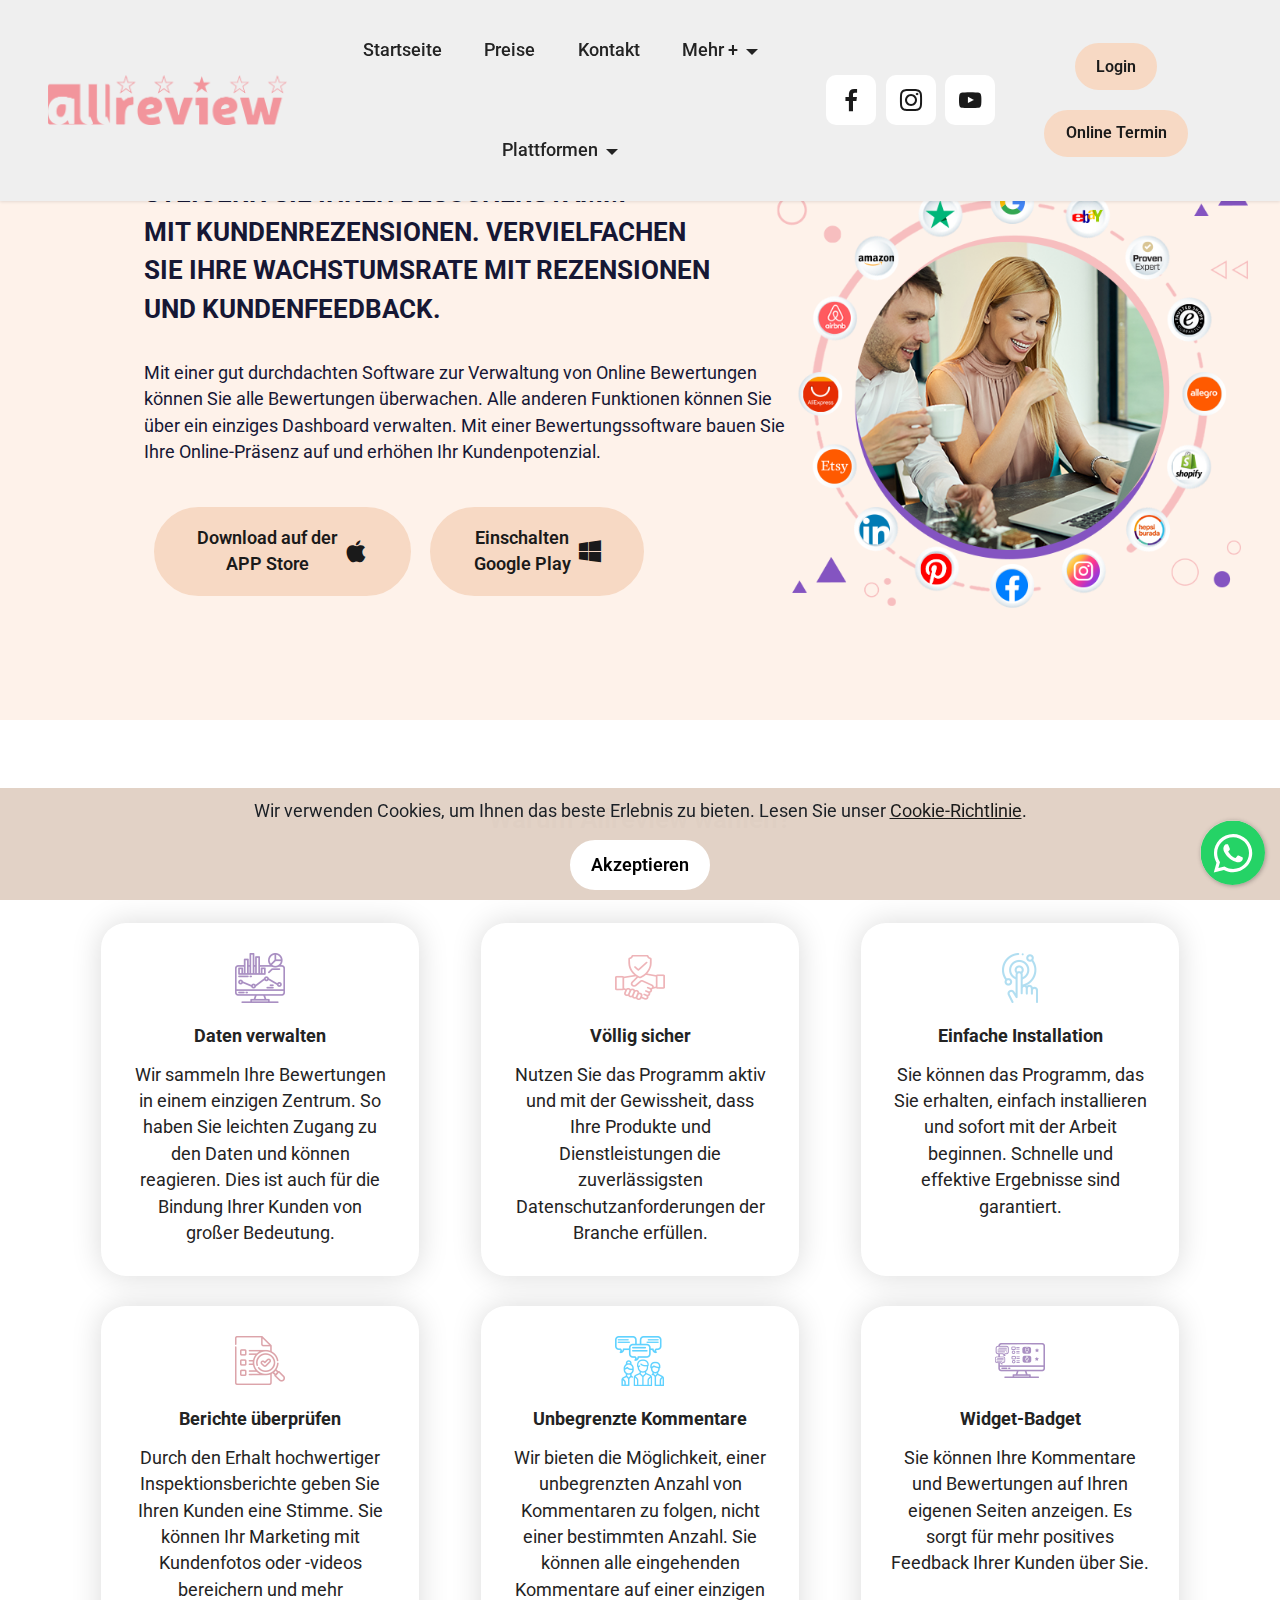
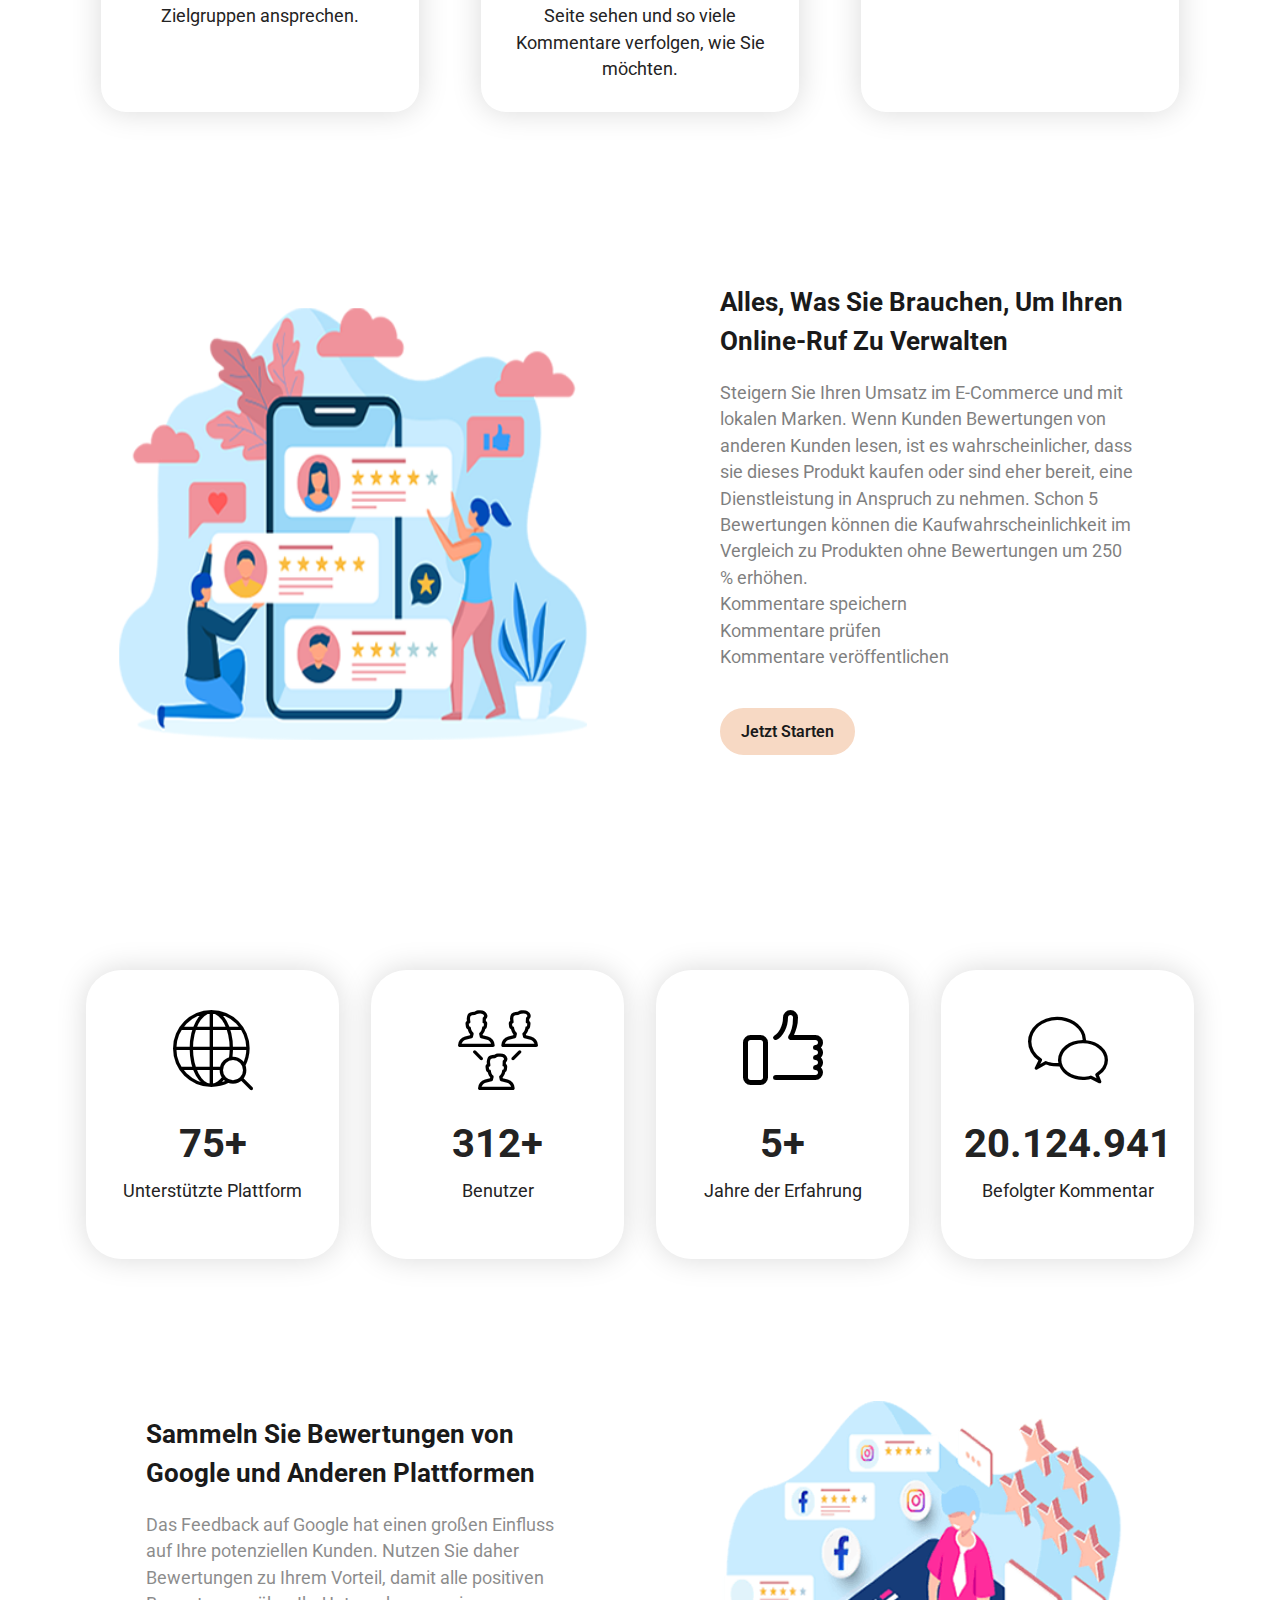
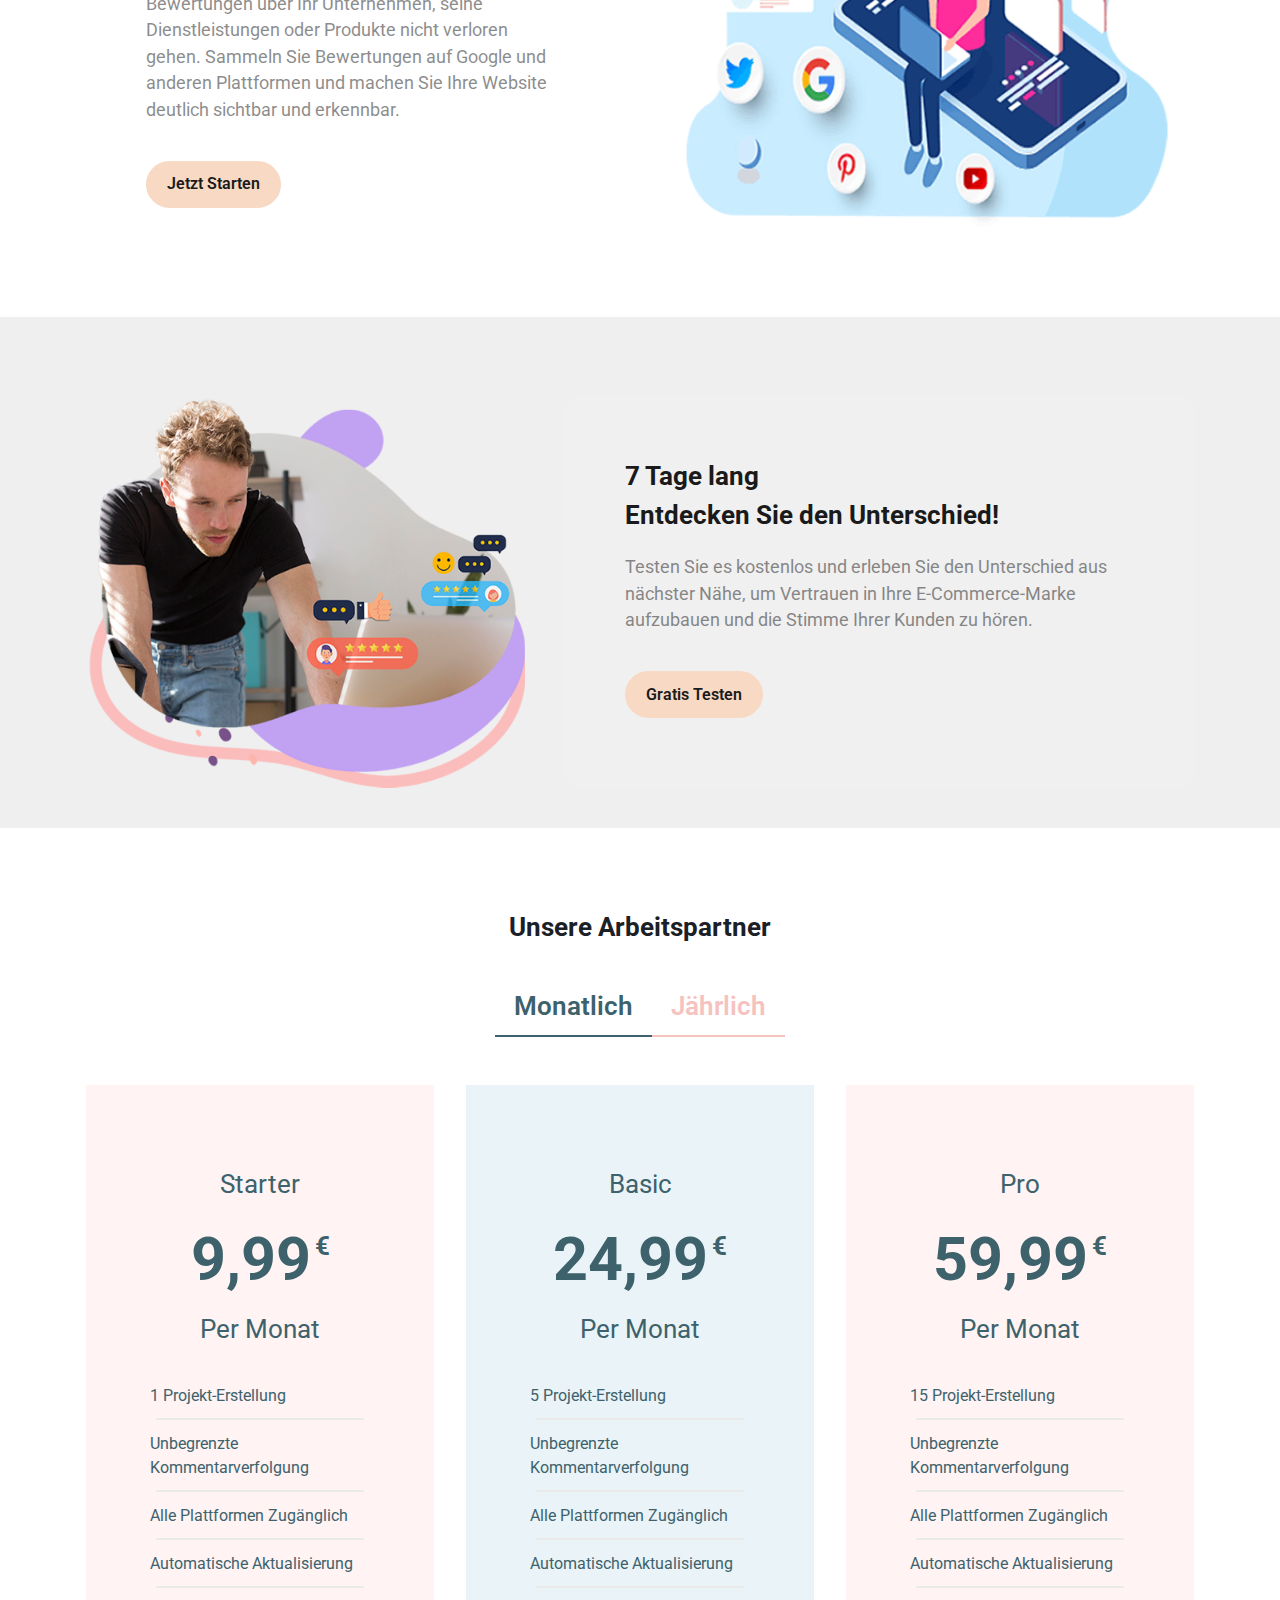
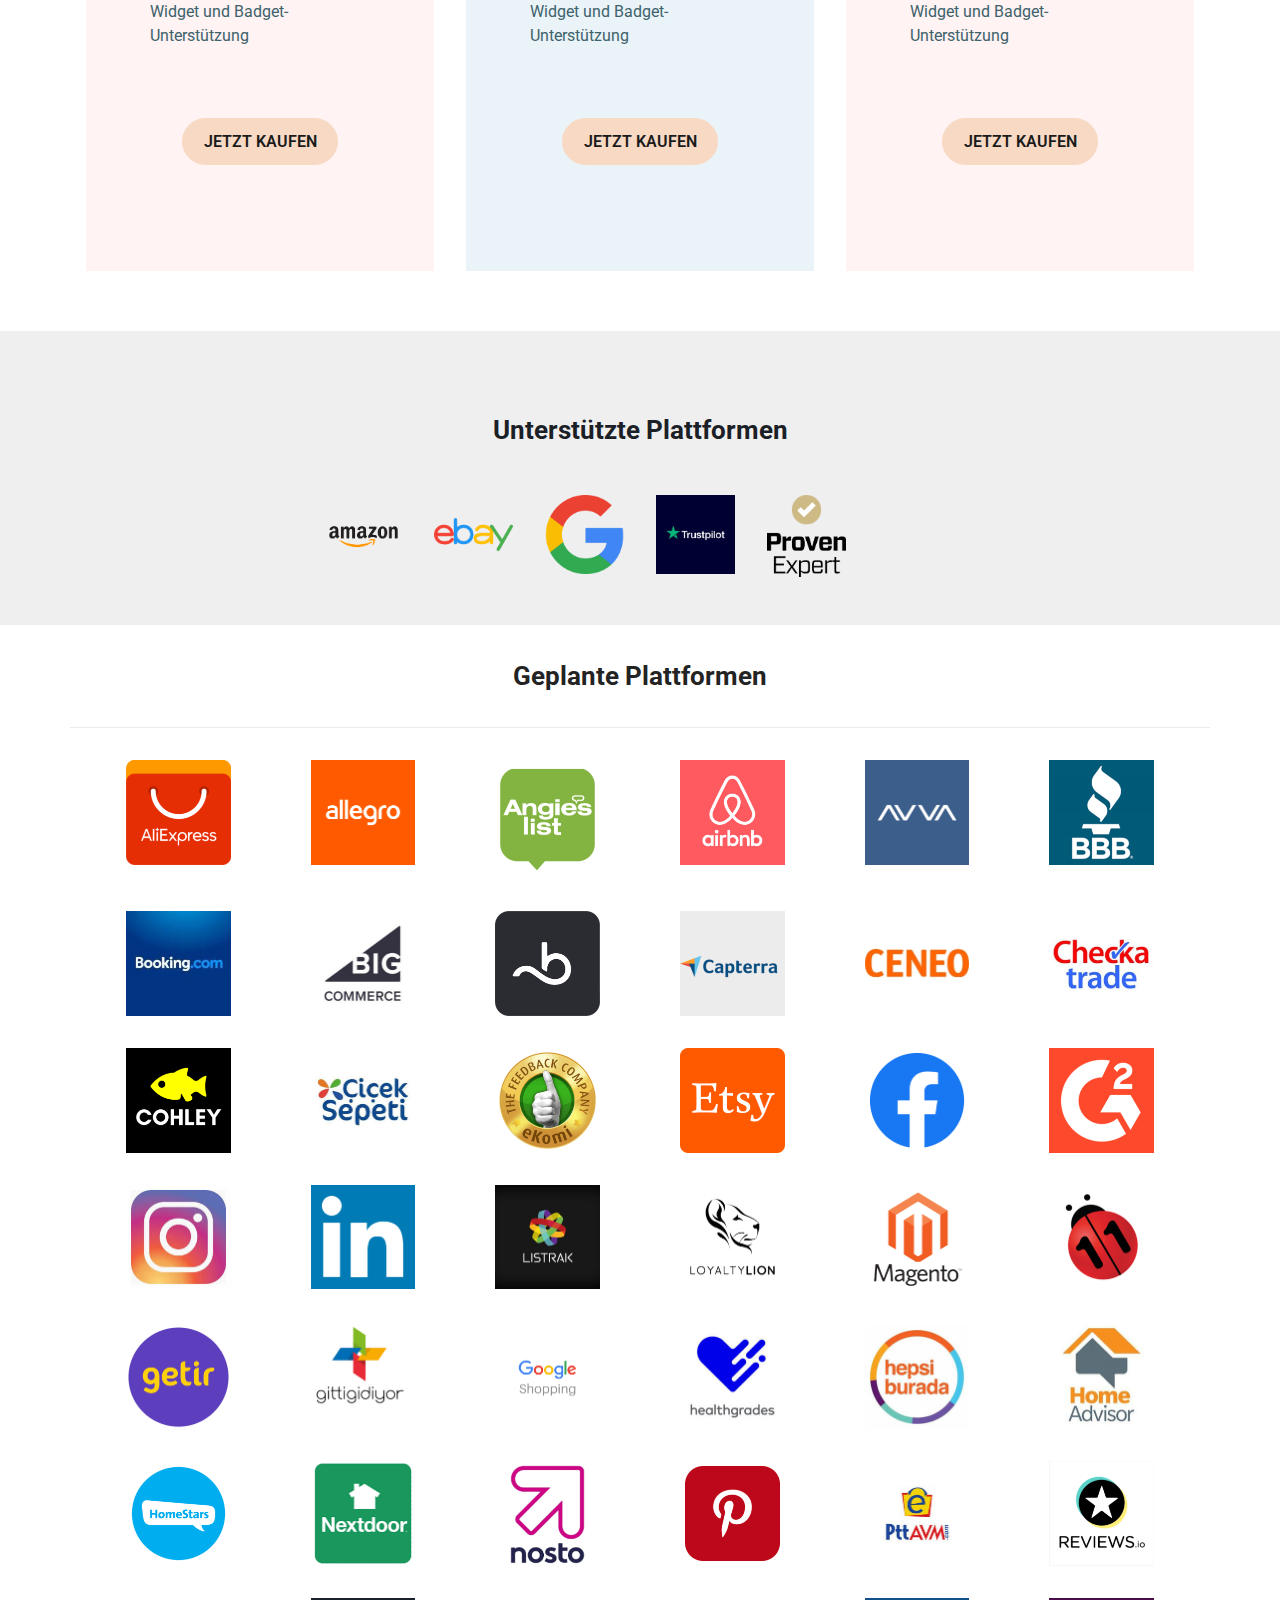
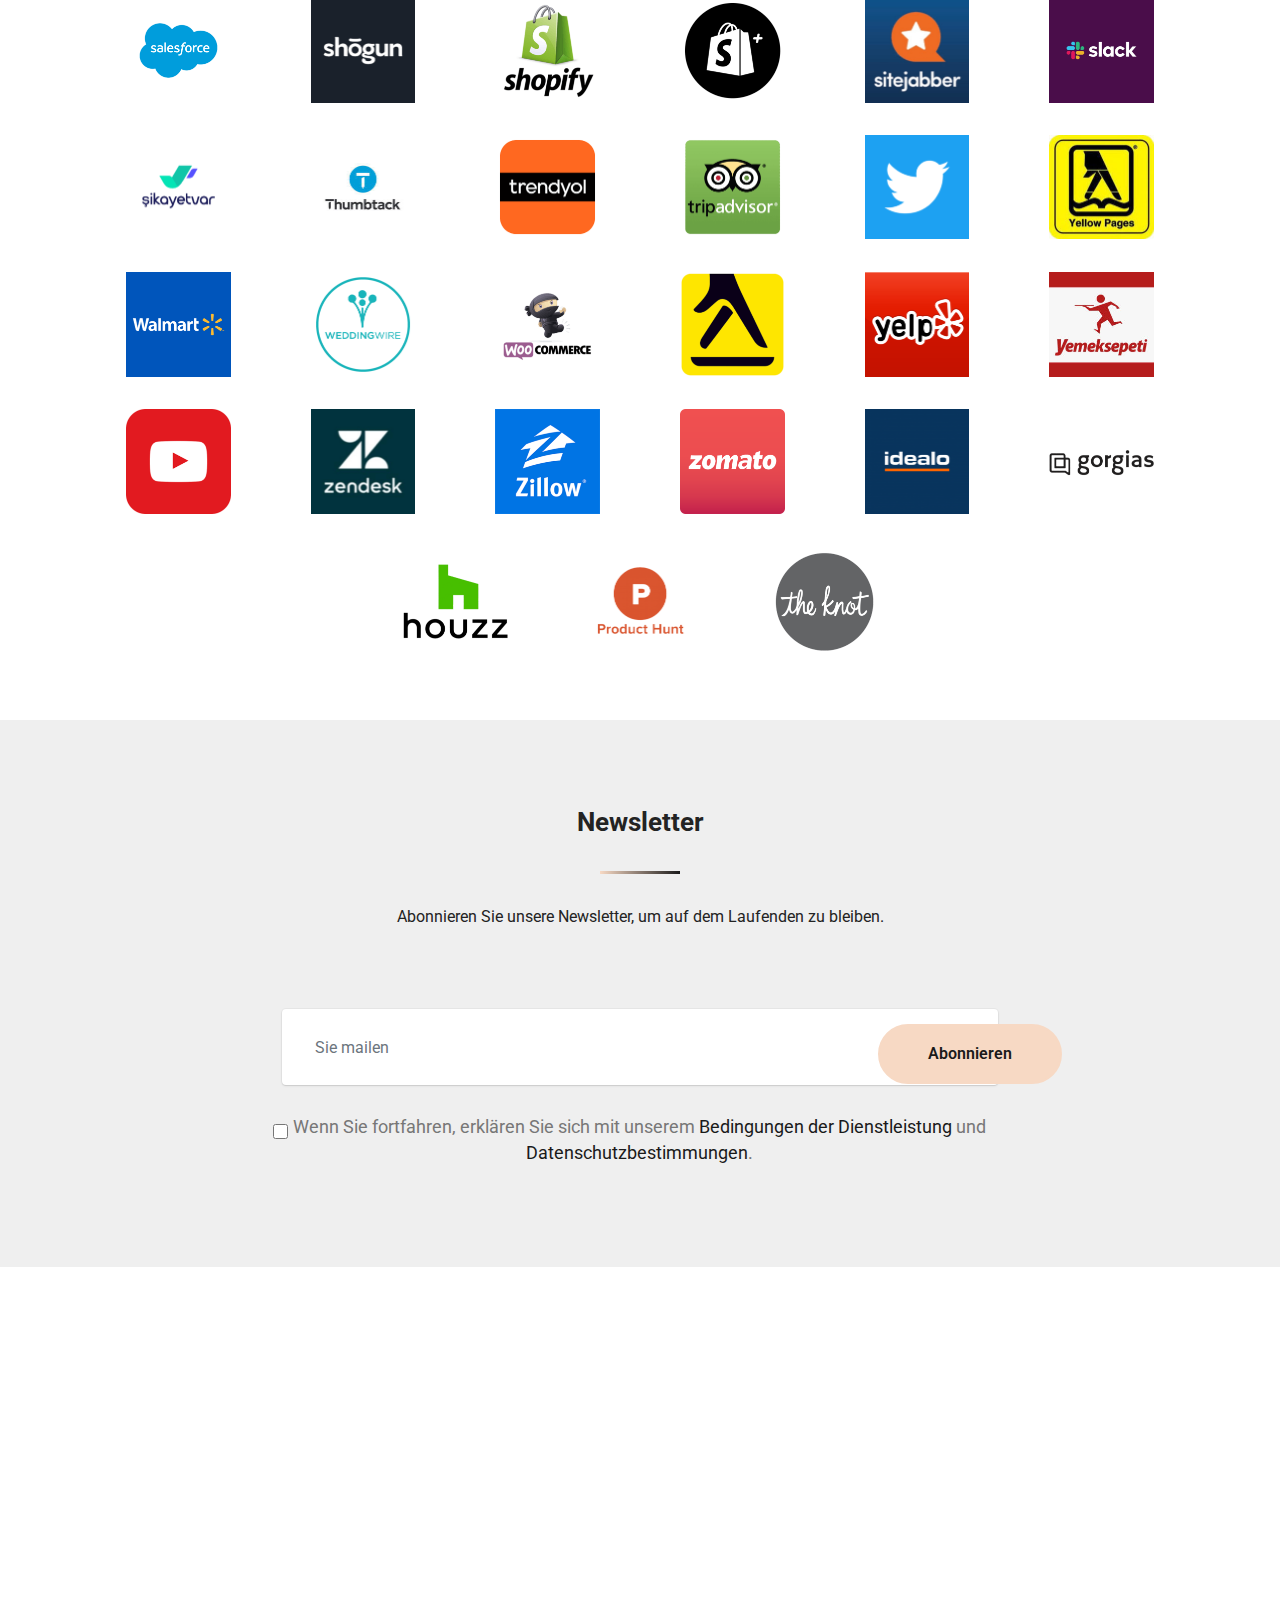
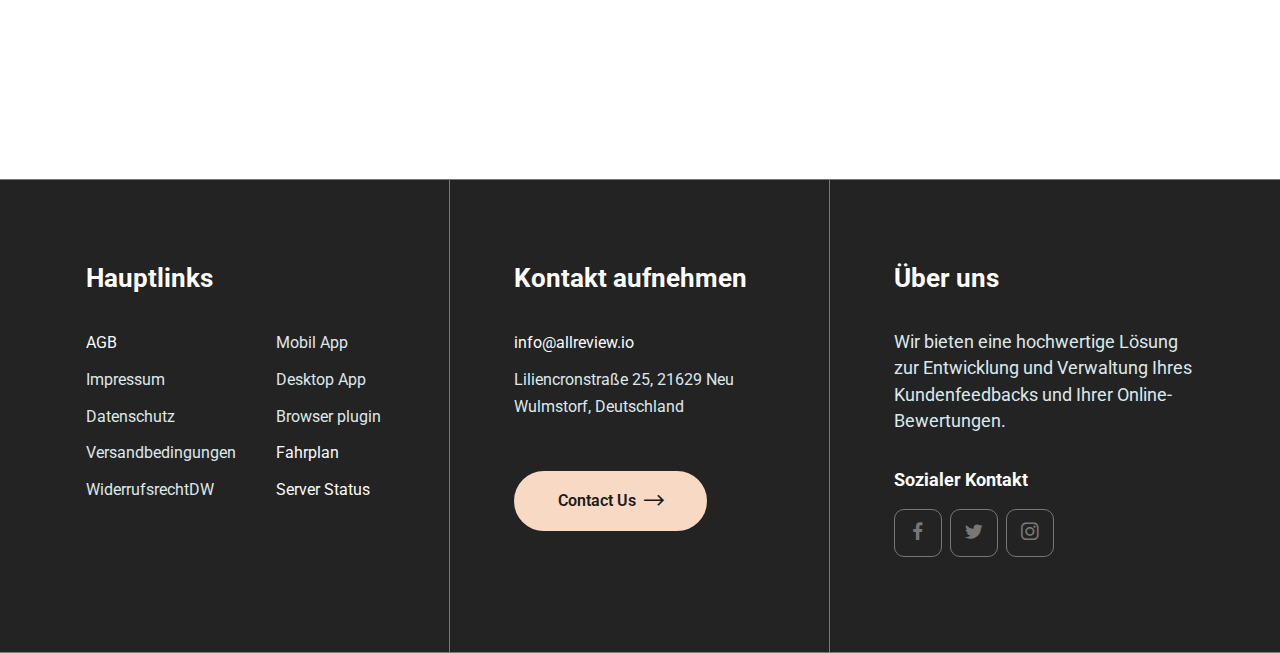
==== commit cda977e1: "sdf" ====
--- a/index.html
+++ b/index.html
@@ -77,7 +77,7 @@
             <div class="collapse navbar-collapse" id="navbarSupportedContent">
                 <ul class="navbar-nav nav-dropdown" data-app-modern-menu="true"><li class="nav-item"><a class="nav-link link text-black text-primary display-7" href="index.html#header01-0" aria-expanded="false">Startseite</a></li>
                     <li class="nav-item"><a class="nav-link link text-black text-primary display-7" href="index.html#content02-1z" aria-expanded="false">Preise</a></li>
-                    <li class="nav-item"><a class="nav-link link text-black text-primary display-7" href="kontakt.html#contact4-e">Kontakt</a></li><li class="nav-item dropdown"><a class="nav-link link text-black dropdown-toggle display-7" href="#" data-toggle="dropdown-submenu" aria-expanded="false">Mehr +</a><div class="dropdown-menu"><a class="text-black dropdown-item text-primary display-7" href="uber-uns.html#content02-2g">Über uns</a><a class="text-black dropdown-item text-primary display-7" href="mannsshaft.html#content02-26" aria-expanded="false">Mannschaft</a><a class="text-black dropdown-item text-primary display-7" href="https://app.loopedin.io/allreview#/roadmap" aria-expanded="false" target="_blank">Fahrplan</a><a class="text-black dropdown-item text-primary display-7" href="https://stats.uptimerobot.com/9y4GzhzDp0" aria-expanded="false" target="_blank">Server Status</a></div></li><li class="nav-item dropdown"><a class="nav-link link text-black dropdown-toggle display-7" href="#" data-toggle="dropdown-submenu" aria-expanded="false">Plattformen</a><div class="dropdown-menu"><a class="text-black dropdown-item text-primary display-7" href="mobil-app.html#article8-u">Mobil App</a><a class="text-black dropdown-item text-primary display-7" href="desktop-app.html#article8-t" aria-expanded="false">Desktop App</a><a class="text-black dropdown-item text-primary display-7" href="browser-plugin.html#article8-s" aria-expanded="false">Browser Plugin</a></div></li></ul>
+                    <li class="nav-item"><a class="nav-link link text-black text-primary display-7" href="kontakt.html#contact4-e">Kontakt</a></li><li class="nav-item dropdown"><a class="nav-link link text-black dropdown-toggle display-7" href="#" data-toggle="dropdown-submenu" aria-expanded="false">Mehr +</a><div class="dropdown-menu"><a class="text-black dropdown-item text-primary display-7" href="uber-uns.html#content02-2g">Über uns</a><a class="text-black dropdown-item text-primary display-7" href="mannsshaft.html#content02-26" aria-expanded="false">Mannschaft</a><a class="text-black dropdown-item text-primary display-7" href="https://app.loopedin.io/allreview#/roadmap" aria-expanded="false" target="_blank">Fahrplan</a><a class="text-black dropdown-item text-primary display-7" href="https://stats.uptimerobot.com/9y4GzhzDp0" aria-expanded="false" target="_blank">Server Status</a></div></li><li class="nav-item dropdown"><a class="nav-link link text-black dropdown-toggle display-7" href="#" data-toggle="dropdown-submenu" aria-expanded="true">Plattformen</a><div class="dropdown-menu"><a class="text-black dropdown-item text-primary display-7" href="mobil-app.html#article8-u">Mobil App</a><a class="text-black dropdown-item text-primary display-7" href="desktop-app.html#article8-t" aria-expanded="false">Desktop App</a><a class="text-black dropdown-item text-primary display-7" href="browser-plugin.html#article8-s" aria-expanded="false">Browser Plugin</a></div></li></ul>
                 <div class="icons-menu">
                     <a class="iconfont-wrapper" href="#" target="_blank">
                         <span class="p-2 mbr-iconfont socicon-facebook socicon" style="color: rgb(26, 26, 26); fill: rgb(26, 26, 26);"></span>
@@ -136,7 +136,7 @@
             <h3 class="mbr-section-title mbr-fonts-style align-center display-5"><strong>Warum Allreview wählen?</strong></h3>
         </div>
         <div class="row">
-            <div class="card col-12 col-md-6 col-lg-3">
+            <div class="card col-12 col-md-6 col-lg-4">
                 <div class="card-wrapper">
                     <div class="card-box align-center">
                         <img src="[data-uri]" alt="" loading="lazy" class="lazyload" data-src="assets/images/verileri-ynet.svg">
@@ -145,7 +145,7 @@
                     </div>
                 </div>
             </div>
-            <div class="card col-12 col-md-6 col-lg-3">
+            <div class="card col-12 col-md-6 col-lg-4">
                 <div class="card-wrapper">
                     <div class="card-box align-center">
                         <img src="[data-uri]" alt="" loading="lazy" class="lazyload" data-src="assets/images/gvenli.svg">
@@ -154,7 +154,7 @@
                     </div>
                 </div>
             </div>
-            <div class="card col-12 col-md-6 col-lg-3">
+            <div class="card col-12 col-md-6 col-lg-4">
                 <div class="card-wrapper">
                     <div class="card-box align-center">
                         <img src="[data-uri]" alt="" loading="lazy" class="lazyload" data-src="assets/images/kolay-kurulum.svg">
@@ -163,7 +163,7 @@
                     </div>
                 </div>
             </div>
-            <div class="card col-12 col-md-6 col-lg-3">
+            <div class="card col-12 col-md-6 col-lg-4">
                 <div class="card-wrapper">
                     <div class="card-box align-center">
                         <img src="[data-uri]" alt="" loading="lazy" class="lazyload" data-src="assets/images/inceleme-raporlar.svg">
@@ -172,7 +172,7 @@
                     </div>
                 </div>
             </div>
-            <div class="card col-12 col-md-6 col-lg-3">
+            <div class="card col-12 col-md-6 col-lg-4">
                 <div class="card-wrapper">
                     <div class="card-box align-center">
                         <img src="[data-uri]" alt="" loading="lazy" class="lazyload" data-src="assets/images/snrsz-yorumlar.svg">
@@ -181,7 +181,7 @@
                     </div>
                 </div>
             </div>
-            <div class="card col-12 col-md-6 col-lg-3">
+            <div class="card col-12 col-md-6 col-lg-4">
                 <div class="card-wrapper">
                     <div class="card-box align-center">
                         <img src="[data-uri]" alt="" loading="lazy" class="lazyload" data-src="assets/images/widget.svg">
@@ -194,7 +194,7 @@
     </div>
 </section>
 
-<section data-bs-version="5.1" class="features1 cid-tcoLlOIFrO" id="afeatures1-1k">
+<section data-bs-version="5.1" class="features1 cid-teKvprYeDf" id="afeatures1-3d">
     
     
     <div class="align-center container">
@@ -203,15 +203,10 @@
                 <div class="text-container">
                     <h4 class="mbr-section-title mbr-fonts-style mb-0 display-5"><strong>Alles, Was Sie Brauchen, Um Ihren Online-Ruf Zu Verwalten</strong></h4>
                     <h5 class="mbr-section-subtitle mbr-fonts-style display-7">Steigern Sie Ihren Umsatz im E-Commerce und mit lokalen Marken. Wenn Kunden Bewertungen von anderen Kunden lesen, ist es wahrscheinlicher, dass sie dieses Produkt kaufen oder sind eher bereit, eine Dienstleistung in Anspruch zu nehmen. Schon 5 Bewertungen können die Kaufwahrscheinlichkeit im Vergleich zu Produkten ohne Bewertungen um 250 % erhöhen.
-                        <div class="mbr-list mbr-fonts-style">
-                            <ul>
-                                <li>Kommentare speichern</li>
-                                <li>Kommentare prüfen</li>
-                                <li>Kommentare veröffentlichen</li>
-                            </ul>
-                        </div>
-                            </h5>
-                    
+<div>Kommentare speichern
+</div><div>Kommentare prüfen
+</div><div>Kommentare veröffentlichen</div></h5>
+                    <div class="mbr-section-btn"><a class="btn btn-primary display-4" href="#">Jetzt Starten</a></div>
                 </div>
             </div>
             <div class="col-12 col-lg-6 col-video">
@@ -1162,7 +1157,7 @@
                 <div class="input-form pt-5">
                     <div class="form1" data-form-type="formoid">
                         <!---Formbuilder Form--->
-                        <form action="https://mobirise.eu/" method="POST" class="mbr-form form-with-styler" data-form-title="My Mobirise Form"><input type="hidden" name="email" data-form-email="true" value="Xvo7j4tqaCJfBGo6MSvvfHhlpCqkBf4gvLlb0w4hJIcPrOGfixCz7lAvr5fe1JkFem1vErTeEo1YWpHHRMGSU9TPWWWtSrZA1ye/F+elgbH2ifBbWo8ScVYbR4RwuE0/.3TvaK93z8FednvsBDKSXJ6XjCpxBzamyQWJ9OrNo9xTKUMU3rRag/RyhINrpCWeErSQOIM4FU3n/XUNml2yBphNl8CLsyQifo3J9iWkrl5VoGose+PVMucHXGV0aWrmz">
+                        <form action="https://mobirise.eu/" method="POST" class="mbr-form form-with-styler" data-form-title="My Mobirise Form"><input type="hidden" name="email" data-form-email="true" value="yOc35Ts2xFhgC3KvXJG6rRKYmZ4MD8R2lV3TIdnigwdT0G+bRva7qpA8N5095XrZ7QyV/B/gtyFkvcWibhdwdRvN0c/1dt0mUfTZAg/rOmTI8V9INNXucVuSOWwk6TUj.TwqlUrOwNPQ4GIQm2+kurGvG9dthJeex4/bV9l43v04CcwKOXd1oKwQyee07bxTRqDPo/5B5waGV02JYqz5YK8QeJ/k0K0bFu+0QmuxxE9FZr+B3PXot3MgJS2a30DFs">
                             <div class="row">
                                 <div hidden="hidden" data-form-alert="" class="alert alert-success col-12">Danke für die Anmeldung!</div>
                                 <div hidden="hidden" data-form-alert-danger="" class="alert alert-danger col-12"></div>
@@ -1190,7 +1185,7 @@
     
     <div>
         
-        <div class="google-map"><iframe frameborder="0" style="border:0" src="[data-uri]" allowfullscreen="" loading="lazy" class="lazyload" data-src="https://www.google.com/maps/embed/v1/place?key=AIzaSyCNveGQ9bfpKFwWzQLLftrR9hNiHwdqQG8&amp;q=Liliencronstraße 25, 21629 Neu Wulmstorf, Deutschland"></iframe></div>
+        <div class="google-map"><iframe frameborder="0" style="border:0" src="[data-uri]" allowfullscreen="" loading="lazy" class="lazyload" data-src="https://www.google.com/maps/embed/v1/place?key=AIzaSyCZI5F_k6S1k46ujh0SNrapM89f7mJxd30&amp;q=Liliencronstraße 25, 21629 Neu Wulmstorf, Deutschland"></iframe></div>
     </div>
 </section>
 
--- a/assets/mobirise/css/mbr-additional.css
+++ b/assets/mobirise/css/mbr-additional.css
@@ -1328,31 +1328,31 @@
   margin: 0;
   padding-bottom: 70px;
 }
-.cid-tcoLlOIFrO {
-  padding-top: 3rem;
+.cid-teKvprYeDf {
+  padding-top: 1rem;
   padding-bottom: 0rem;
   background-color: #ffffff;
 }
-.cid-tcoLlOIFrO .row {
+.cid-teKvprYeDf .row {
   flex-direction: row-reverse;
 }
-.cid-tcoLlOIFrO .row {
+.cid-teKvprYeDf .row {
   padding-bottom: 20px;
 }
 @media (min-width: 992px) {
-  .cid-tcoLlOIFrO .row {
+  .cid-teKvprYeDf .row {
     padding-bottom: 40px;
   }
 }
-.cid-tcoLlOIFrO .mbr-section-head {
+.cid-teKvprYeDf .mbr-section-head {
   display: flex;
 }
 @media (min-width: 992px) {
-  .cid-tcoLlOIFrO .mbr-section-head {
+  .cid-teKvprYeDf .mbr-section-head {
     padding-left: 20px;
   }
 }
-.cid-tcoLlOIFrO .text-container {
+.cid-teKvprYeDf .text-container {
   display: flex;
   flex-direction: column;
   justify-content: center;
@@ -1364,100 +1364,100 @@
   border-radius: 1rem;
 }
 @media (min-width: 992px) {
-  .cid-tcoLlOIFrO .text-container {
+  .cid-teKvprYeDf .text-container {
     padding: 40px;
   }
 }
 @media (min-width: 1200px) {
-  .cid-tcoLlOIFrO .text-container {
+  .cid-teKvprYeDf .text-container {
     padding: 60px;
   }
 }
 @media (max-width: 575px) {
-  .cid-tcoLlOIFrO .text-container {
+  .cid-teKvprYeDf .text-container {
     text-align: center!important;
   }
 }
-.cid-tcoLlOIFrO .mbr-section-title {
-  color: #000;
-}
-.cid-tcoLlOIFrO .mbr-section-subtitle {
+.cid-teKvprYeDf .mbr-section-title {
+  color: #1a1a1a;
+}
+.cid-teKvprYeDf .mbr-section-subtitle {
   margin-top: 20px;
-  color: #000000;
+  color: #ffffff;
   opacity: 0.5;
 }
-.cid-tcoLlOIFrO .mbr-section-btn {
+.cid-teKvprYeDf .mbr-section-btn {
   margin-top: 20px;
 }
 @media (max-width: 575px) {
-  .cid-tcoLlOIFrO .mbr-section-btn {
+  .cid-teKvprYeDf .mbr-section-btn {
     display: flex;
     flex-wrap: wrap;
   }
-  .cid-tcoLlOIFrO .mbr-section-btn .btn {
+  .cid-teKvprYeDf .mbr-section-btn .btn {
     width: 100%;
   }
 }
-.cid-tcoLlOIFrO .col-video {
+.cid-teKvprYeDf .col-video {
   height: auto;
   display: flex;
   margin-top: 20px;
 }
 @media (min-width: 992px) {
-  .cid-tcoLlOIFrO .col-video {
+  .cid-teKvprYeDf .col-video {
     margin-top: 0;
     padding-right: 20px;
   }
 }
-.cid-tcoLlOIFrO .col-video .box {
+.cid-teKvprYeDf .col-video .box {
   display: flex;
   height: 100%;
   width: 100%;
   border-radius: 1rem;
 }
-.cid-tcoLlOIFrO .col-video .mbr-media {
+.cid-teKvprYeDf .col-video .mbr-media {
   display: flex;
   height: 100%;
   width: 100%;
   flex-direction: column;
   border-radius: 1rem;
 }
-.cid-tcoLlOIFrO .col-video .mbr-media img {
-  height: 600px;
+.cid-teKvprYeDf .col-video .mbr-media img {
+  height: 360px;
   flex-grow: 1;
   border-radius: 1rem;
 }
 @media (min-width: 992px) {
-  .cid-tcoLlOIFrO .col-video .mbr-media img {
-    height: 500px;
+  .cid-teKvprYeDf .col-video .mbr-media img {
+    height: 300px;
   }
 }
 @media (max-width: 767px) {
-  .cid-tcoLlOIFrO .col-video .mbr-media img {
+  .cid-teKvprYeDf .col-video .mbr-media img {
     height: auto;
   }
 }
-.cid-tcoLlOIFrO .col-video .mbr-media a:hover {
+.cid-teKvprYeDf .col-video .mbr-media a:hover {
   background-image: none !important;
 }
-.cid-tcoLlOIFrO .mbr-media {
+.cid-teKvprYeDf .mbr-media {
   position: relative;
 }
-.cid-tcoLlOIFrO .mbr-media img {
+.cid-teKvprYeDf .mbr-media img {
   width: 100%;
   object-fit: cover;
 }
-.cid-tcoLlOIFrO .icon-wrap {
+.cid-teKvprYeDf .icon-wrap {
   left: 50%;
   top: 50%;
   transform: translate(-50%, -50%);
   position: absolute;
 }
-.cid-tcoLlOIFrO .mbr-media span {
+.cid-teKvprYeDf .mbr-media span {
   font-size: 4rem;
   transition: all 0.2s;
 }
-.cid-tcoLlOIFrO .modalWindow {
+.cid-teKvprYeDf .modalWindow {
   position: fixed;
   z-index: 5000;
   left: 0;
@@ -1466,16 +1466,16 @@
   width: 100%;
   height: 100%;
 }
-.cid-tcoLlOIFrO .modalWindow .modalWindow-container {
+.cid-teKvprYeDf .modalWindow .modalWindow-container {
   display: table-cell;
   vertical-align: middle;
 }
-.cid-tcoLlOIFrO .modalWindow .modalWindow-video {
+.cid-teKvprYeDf .modalWindow .modalWindow-video {
   height: calc(44.9943757vw);
   width: 80vw;
   margin: 0 auto;
 }
-.cid-tcoLlOIFrO .close {
+.cid-teKvprYeDf .close {
   position: fixed;
   opacity: 0.5;
   font-size: 22px;
@@ -1494,17 +1494,14 @@
   justify-content: center;
   display: flex;
 }
-.cid-tcoLlOIFrO .close:hover {
+.cid-teKvprYeDf .close:hover {
   opacity: 1;
   background: #000;
   color: #fff;
 }
-.cid-tcoLlOIFrO .mbr-section-subtitle,
-.cid-tcoLlOIFrO .mbr-section-btn {
-  color: #1a1a1a;
-}
-.cid-tcoLlOIFrO .mbr-list {
-  color: #1a1a1a;
+.cid-teKvprYeDf .mbr-section-subtitle,
+.cid-teKvprYeDf .mbr-section-btn {
+  color: #000000;
 }
 .cid-teHKOZXjIy {
   padding-top: 5rem;
@@ -5728,8 +5725,8 @@
   flex: auto;
   flex-grow: 0;
   text-align: center;
-  padding: 2rem 1rem;
-  background-color: #f7d9c4;
+  padding: 1rem 0.5rem;
+  background-color: #ffffff;
   border-width: 1px;
   border-style: dashed;
   border-color: #ffffff;
@@ -5737,7 +5734,7 @@
   justify-content: center;
 }
 .cid-tbNrrkZAVA .mbr-iconfont {
-  font-size: 3rem;
+  font-size: 2rem;
   color: #cd8ad1;
 }
 .cid-tbNrrkZAVA div[class*="col"] {
--- a/assets/mobirise/css/mbr-additional.css
+++ b/assets/mobirise/css/mbr-additional.css
@@ -1328,31 +1328,31 @@
   margin: 0;
   padding-bottom: 70px;
 }
-.cid-tcoLlOIFrO {
-  padding-top: 3rem;
+.cid-teKvprYeDf {
+  padding-top: 1rem;
   padding-bottom: 0rem;
   background-color: #ffffff;
 }
-.cid-tcoLlOIFrO .row {
+.cid-teKvprYeDf .row {
   flex-direction: row-reverse;
 }
-.cid-tcoLlOIFrO .row {
+.cid-teKvprYeDf .row {
   padding-bottom: 20px;
 }
 @media (min-width: 992px) {
-  .cid-tcoLlOIFrO .row {
+  .cid-teKvprYeDf .row {
     padding-bottom: 40px;
   }
 }
-.cid-tcoLlOIFrO .mbr-section-head {
+.cid-teKvprYeDf .mbr-section-head {
   display: flex;
 }
 @media (min-width: 992px) {
-  .cid-tcoLlOIFrO .mbr-section-head {
+  .cid-teKvprYeDf .mbr-section-head {
     padding-left: 20px;
   }
 }
-.cid-tcoLlOIFrO .text-container {
+.cid-teKvprYeDf .text-container {
   display: flex;
   flex-direction: column;
   justify-content: center;
@@ -1364,100 +1364,100 @@
   border-radius: 1rem;
 }
 @media (min-width: 992px) {
-  .cid-tcoLlOIFrO .text-container {
+  .cid-teKvprYeDf .text-container {
     padding: 40px;
   }
 }
 @media (min-width: 1200px) {
-  .cid-tcoLlOIFrO .text-container {
+  .cid-teKvprYeDf .text-container {
     padding: 60px;
   }
 }
 @media (max-width: 575px) {
-  .cid-tcoLlOIFrO .text-container {
+  .cid-teKvprYeDf .text-container {
     text-align: center!important;
   }
 }
-.cid-tcoLlOIFrO .mbr-section-title {
-  color: #000;
-}
-.cid-tcoLlOIFrO .mbr-section-subtitle {
+.cid-teKvprYeDf .mbr-section-title {
+  color: #1a1a1a;
+}
+.cid-teKvprYeDf .mbr-section-subtitle {
   margin-top: 20px;
-  color: #000000;
+  color: #ffffff;
   opacity: 0.5;
 }
-.cid-tcoLlOIFrO .mbr-section-btn {
+.cid-teKvprYeDf .mbr-section-btn {
   margin-top: 20px;
 }
 @media (max-width: 575px) {
-  .cid-tcoLlOIFrO .mbr-section-btn {
+  .cid-teKvprYeDf .mbr-section-btn {
     display: flex;
     flex-wrap: wrap;
   }
-  .cid-tcoLlOIFrO .mbr-section-btn .btn {
+  .cid-teKvprYeDf .mbr-section-btn .btn {
     width: 100%;
   }
 }
-.cid-tcoLlOIFrO .col-video {
+.cid-teKvprYeDf .col-video {
   height: auto;
   display: flex;
   margin-top: 20px;
 }
 @media (min-width: 992px) {
-  .cid-tcoLlOIFrO .col-video {
+  .cid-teKvprYeDf .col-video {
     margin-top: 0;
     padding-right: 20px;
   }
 }
-.cid-tcoLlOIFrO .col-video .box {
+.cid-teKvprYeDf .col-video .box {
   display: flex;
   height: 100%;
   width: 100%;
   border-radius: 1rem;
 }
-.cid-tcoLlOIFrO .col-video .mbr-media {
+.cid-teKvprYeDf .col-video .mbr-media {
   display: flex;
   height: 100%;
   width: 100%;
   flex-direction: column;
   border-radius: 1rem;
 }
-.cid-tcoLlOIFrO .col-video .mbr-media img {
-  height: 600px;
+.cid-teKvprYeDf .col-video .mbr-media img {
+  height: 360px;
   flex-grow: 1;
   border-radius: 1rem;
 }
 @media (min-width: 992px) {
-  .cid-tcoLlOIFrO .col-video .mbr-media img {
-    height: 500px;
+  .cid-teKvprYeDf .col-video .mbr-media img {
+    height: 300px;
   }
 }
 @media (max-width: 767px) {
-  .cid-tcoLlOIFrO .col-video .mbr-media img {
+  .cid-teKvprYeDf .col-video .mbr-media img {
     height: auto;
   }
 }
-.cid-tcoLlOIFrO .col-video .mbr-media a:hover {
+.cid-teKvprYeDf .col-video .mbr-media a:hover {
   background-image: none !important;
 }
-.cid-tcoLlOIFrO .mbr-media {
+.cid-teKvprYeDf .mbr-media {
   position: relative;
 }
-.cid-tcoLlOIFrO .mbr-media img {
+.cid-teKvprYeDf .mbr-media img {
   width: 100%;
   object-fit: cover;
 }
-.cid-tcoLlOIFrO .icon-wrap {
+.cid-teKvprYeDf .icon-wrap {
   left: 50%;
   top: 50%;
   transform: translate(-50%, -50%);
   position: absolute;
 }
-.cid-tcoLlOIFrO .mbr-media span {
+.cid-teKvprYeDf .mbr-media span {
   font-size: 4rem;
   transition: all 0.2s;
 }
-.cid-tcoLlOIFrO .modalWindow {
+.cid-teKvprYeDf .modalWindow {
   position: fixed;
   z-index: 5000;
   left: 0;
@@ -1466,16 +1466,16 @@
   width: 100%;
   height: 100%;
 }
-.cid-tcoLlOIFrO .modalWindow .modalWindow-container {
+.cid-teKvprYeDf .modalWindow .modalWindow-container {
   display: table-cell;
   vertical-align: middle;
 }
-.cid-tcoLlOIFrO .modalWindow .modalWindow-video {
+.cid-teKvprYeDf .modalWindow .modalWindow-video {
   height: calc(44.9943757vw);
   width: 80vw;
   margin: 0 auto;
 }
-.cid-tcoLlOIFrO .close {
+.cid-teKvprYeDf .close {
   position: fixed;
   opacity: 0.5;
   font-size: 22px;
@@ -1494,17 +1494,14 @@
   justify-content: center;
   display: flex;
 }
-.cid-tcoLlOIFrO .close:hover {
+.cid-teKvprYeDf .close:hover {
   opacity: 1;
   background: #000;
   color: #fff;
 }
-.cid-tcoLlOIFrO .mbr-section-subtitle,
-.cid-tcoLlOIFrO .mbr-section-btn {
-  color: #1a1a1a;
-}
-.cid-tcoLlOIFrO .mbr-list {
-  color: #1a1a1a;
+.cid-teKvprYeDf .mbr-section-subtitle,
+.cid-teKvprYeDf .mbr-section-btn {
+  color: #000000;
 }
 .cid-teHKOZXjIy {
   padding-top: 5rem;
@@ -5728,8 +5725,8 @@
   flex: auto;
   flex-grow: 0;
   text-align: center;
-  padding: 2rem 1rem;
-  background-color: #f7d9c4;
+  padding: 1rem 0.5rem;
+  background-color: #ffffff;
   border-width: 1px;
   border-style: dashed;
   border-color: #ffffff;
@@ -5737,7 +5734,7 @@
   justify-content: center;
 }
 .cid-tbNrrkZAVA .mbr-iconfont {
-  font-size: 3rem;
+  font-size: 2rem;
   color: #cd8ad1;
 }
 .cid-tbNrrkZAVA div[class*="col"] {
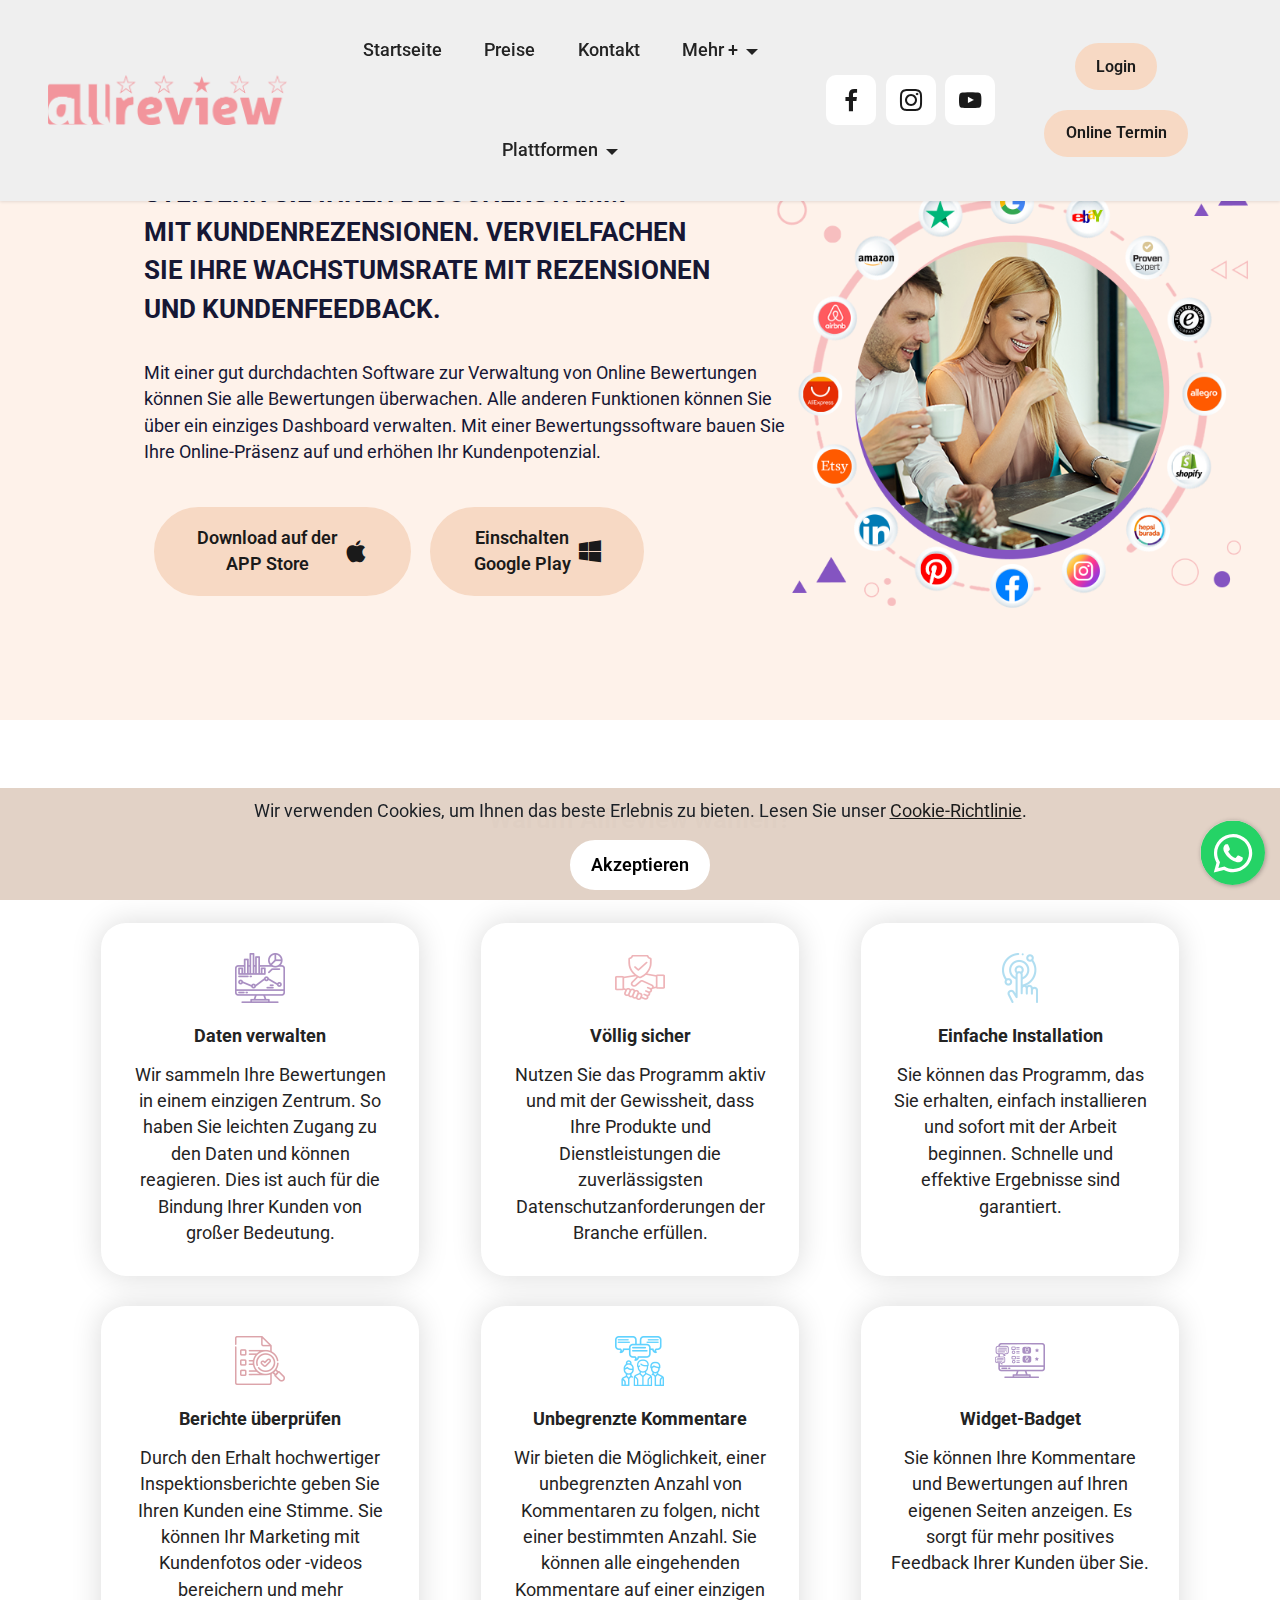
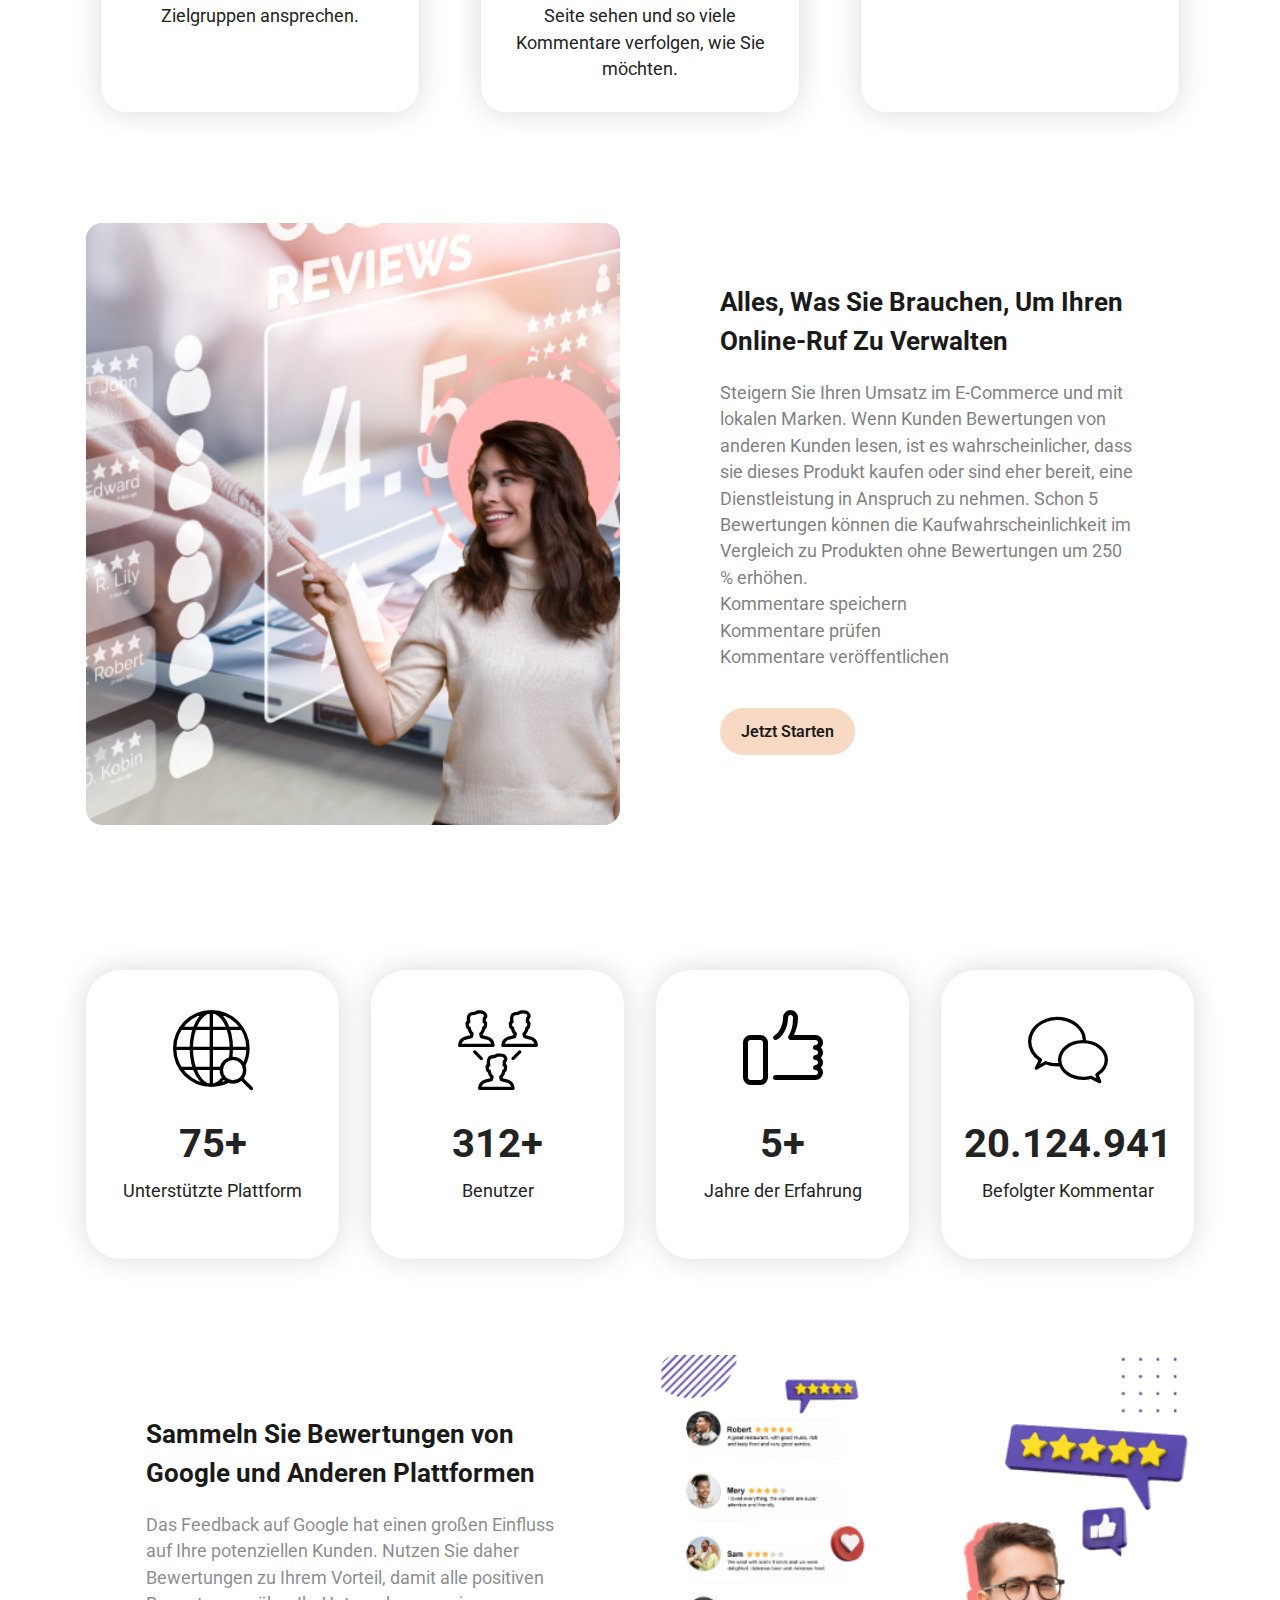
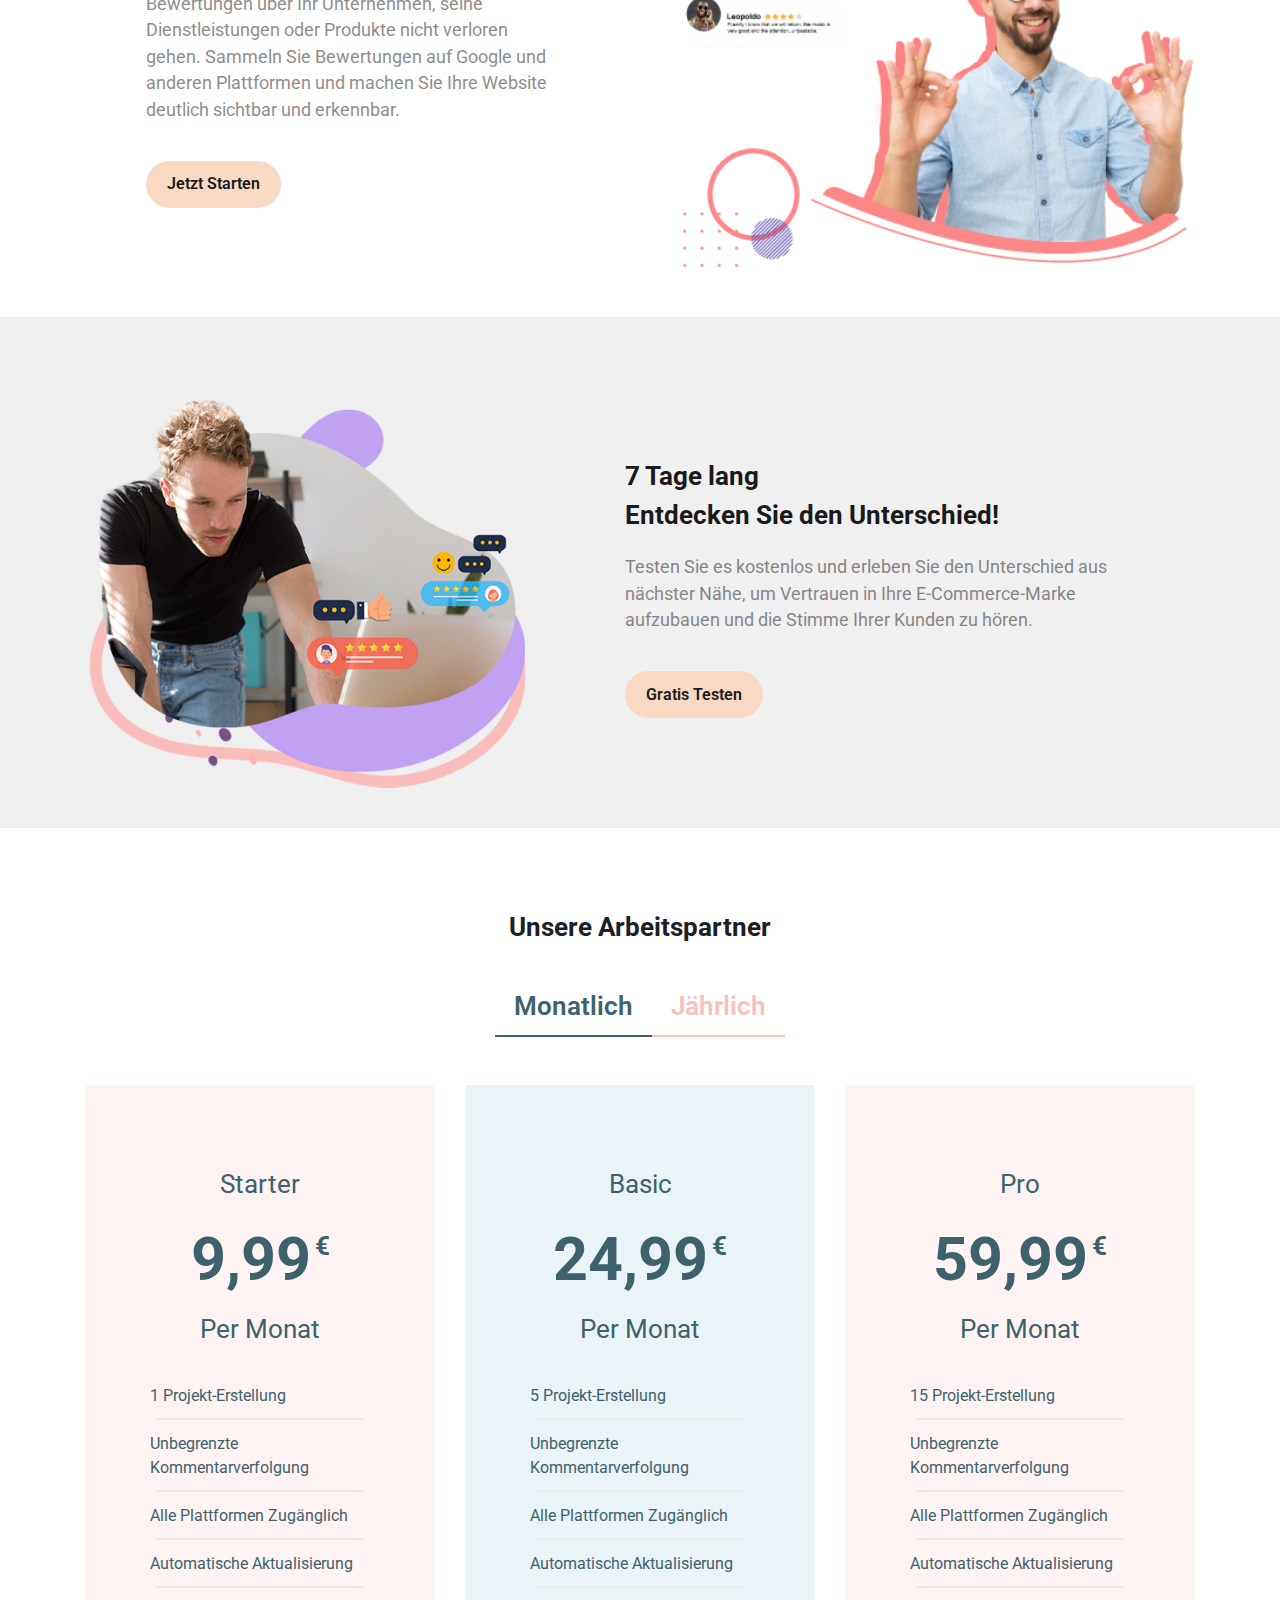
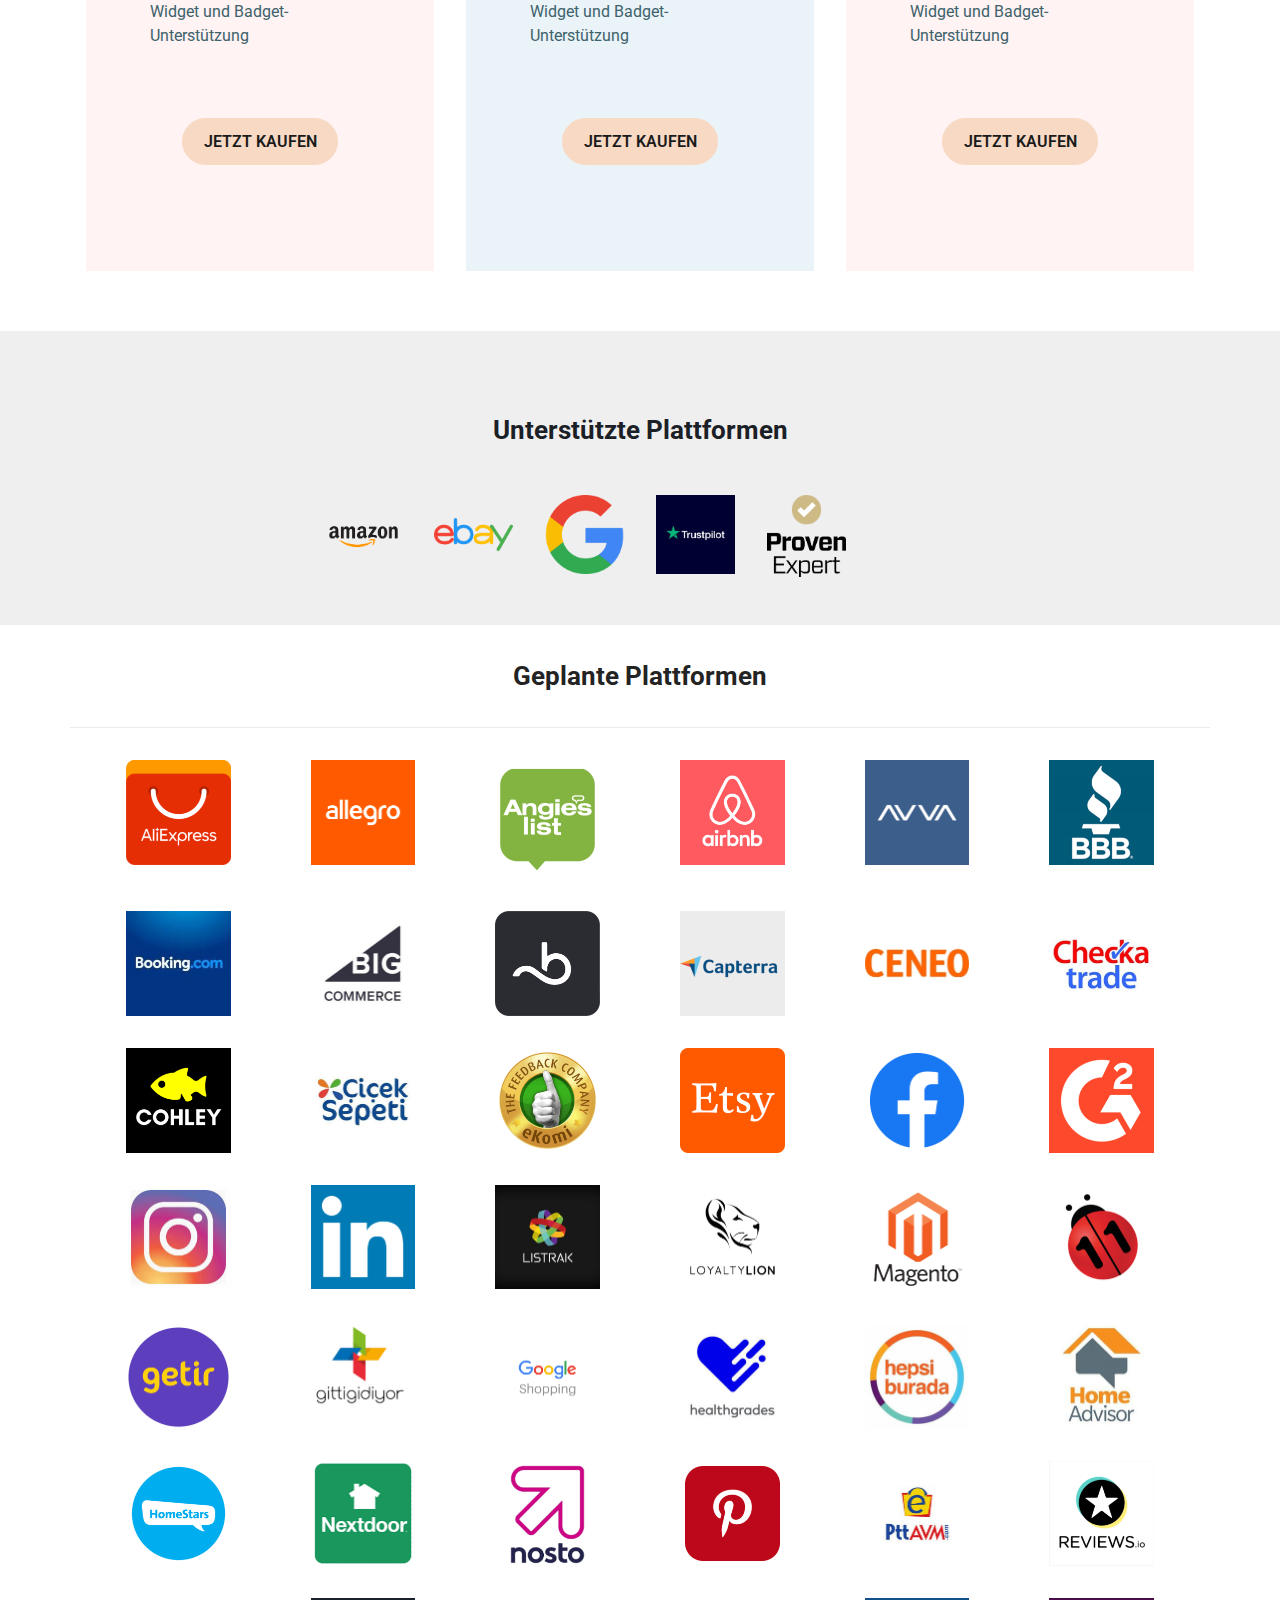
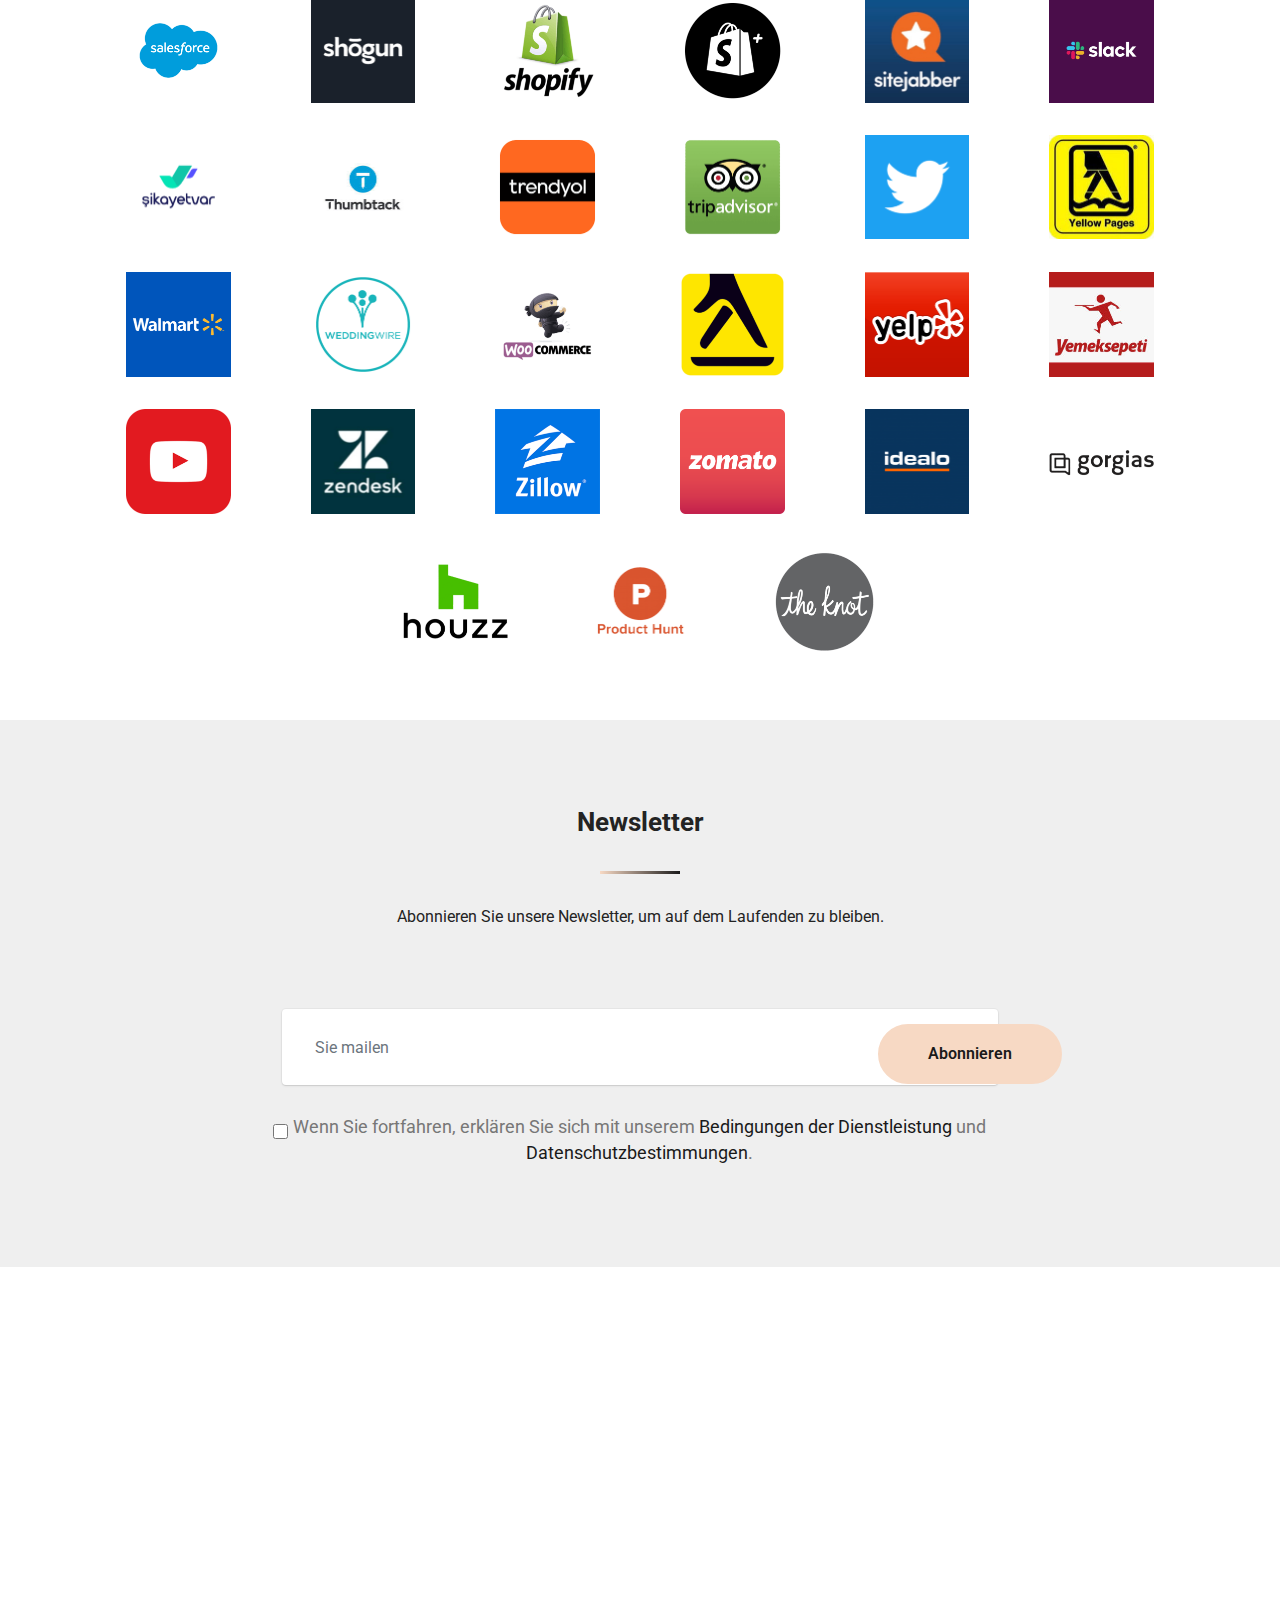
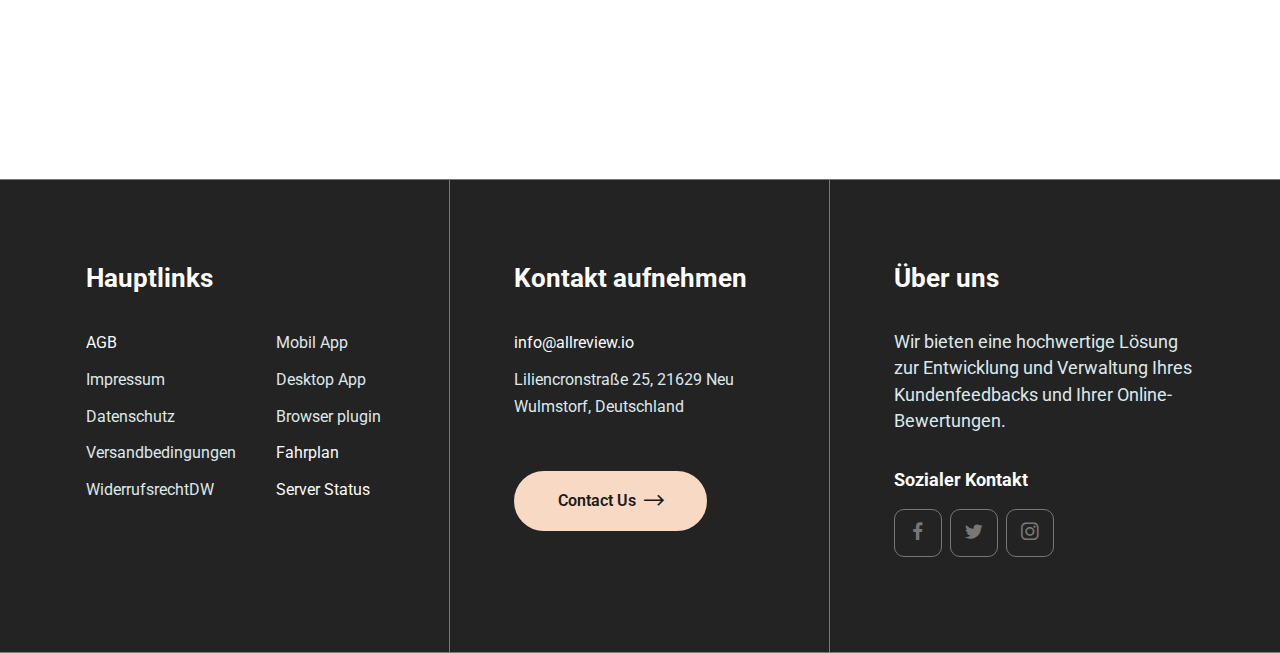
==== commit 491649b6: "zsdb" ====
--- a/index.html
+++ b/index.html
@@ -212,7 +212,7 @@
             <div class="col-12 col-lg-6 col-video">
                 <div class="box">
                     <div class="mbr-media show-modal align-center">
-                        <img src="[data-uri]" alt="" loading="lazy" class="lazyload" data-src="assets/images/cevrimici-itibar1.svg">
+                        <img src="[data-uri]" alt="" loading="lazy" class="lazyload" data-src="assets/images/evrimii-itibar.svg">
                     </div>
                 </div>
             </div>
@@ -292,7 +292,7 @@
             <div class="col-12 col-lg-6 col-video">
                 <div class="box">
                     <div class="mbr-media show-modal align-center">
-                        <img src="[data-uri]" alt="" loading="lazy" class="lazyload" data-src="assets/images/googledan-yorumlar-toplayn1-554x488.png">
+                        <img src="[data-uri]" alt="" loading="lazy" class="lazyload" data-src="assets/images/yorumlar-4.svg">
                     </div>
                 </div>
             </div>
@@ -1157,7 +1157,7 @@
                 <div class="input-form pt-5">
                     <div class="form1" data-form-type="formoid">
                         <!---Formbuilder Form--->
-                        <form action="https://mobirise.eu/" method="POST" class="mbr-form form-with-styler" data-form-title="My Mobirise Form"><input type="hidden" name="email" data-form-email="true" value="yOc35Ts2xFhgC3KvXJG6rRKYmZ4MD8R2lV3TIdnigwdT0G+bRva7qpA8N5095XrZ7QyV/B/gtyFkvcWibhdwdRvN0c/1dt0mUfTZAg/rOmTI8V9INNXucVuSOWwk6TUj.TwqlUrOwNPQ4GIQm2+kurGvG9dthJeex4/bV9l43v04CcwKOXd1oKwQyee07bxTRqDPo/5B5waGV02JYqz5YK8QeJ/k0K0bFu+0QmuxxE9FZr+B3PXot3MgJS2a30DFs">
+                        <form action="https://mobirise.eu/" method="POST" class="mbr-form form-with-styler" data-form-title="My Mobirise Form"><input type="hidden" name="email" data-form-email="true" value="1MnFe8KNXP7sGmnwpq37sf4mOlvHILCUW1PI12tdI5iLsOTQI3h+B+0xA+NV2zNeZbvr3ZX53mHds94AoQyuar4Lay1BBv0uRHRc6VVZZqHdcm6sn7BKTlQlhb1RDWX3.xyW62RVsBe3CYaLiNIyz4u3K+ZQknbZjl1lcbFL49t+iwATC4yJpj8rpn6ltT9ibs63BnslFfibb/st+jlNgCBZSVsHsQ5y2zrq/D/XvfV46AEvLRI4NPRbCsQp0hHin">
                             <div class="row">
                                 <div hidden="hidden" data-form-alert="" class="alert alert-success col-12">Danke für die Anmeldung!</div>
                                 <div hidden="hidden" data-form-alert-danger="" class="alert alert-danger col-12"></div>
@@ -1185,7 +1185,7 @@
     
     <div>
         
-        <div class="google-map"><iframe frameborder="0" style="border:0" src="[data-uri]" allowfullscreen="" loading="lazy" class="lazyload" data-src="https://www.google.com/maps/embed/v1/place?key=AIzaSyCZI5F_k6S1k46ujh0SNrapM89f7mJxd30&amp;q=Liliencronstraße 25, 21629 Neu Wulmstorf, Deutschland"></iframe></div>
+        <div class="google-map"><iframe frameborder="0" style="border:0" src="[data-uri]" allowfullscreen="" loading="lazy" class="lazyload" data-src="https://www.google.com/maps/embed/v1/place?key=AIzaSyCNveGQ9bfpKFwWzQLLftrR9hNiHwdqQG8&amp;q=Liliencronstraße 25, 21629 Neu Wulmstorf, Deutschland"></iframe></div>
     </div>
 </section>
 
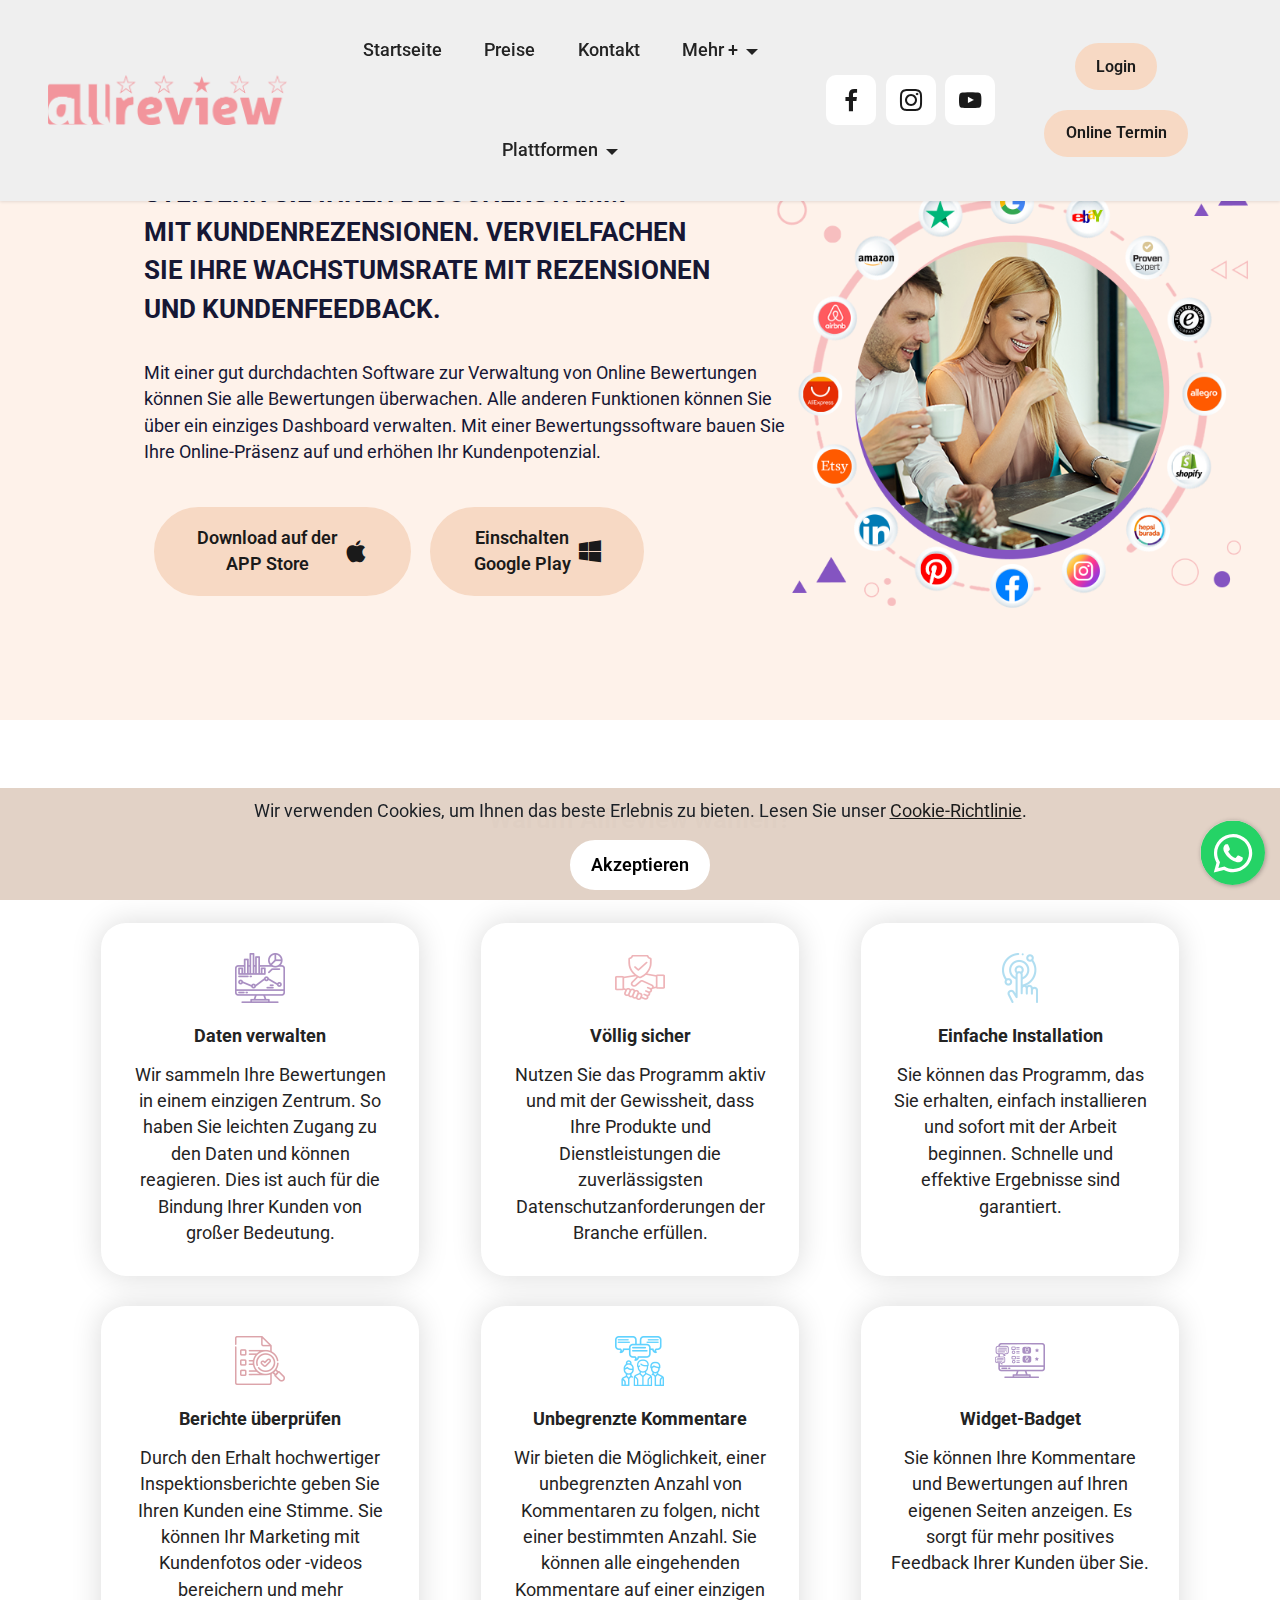
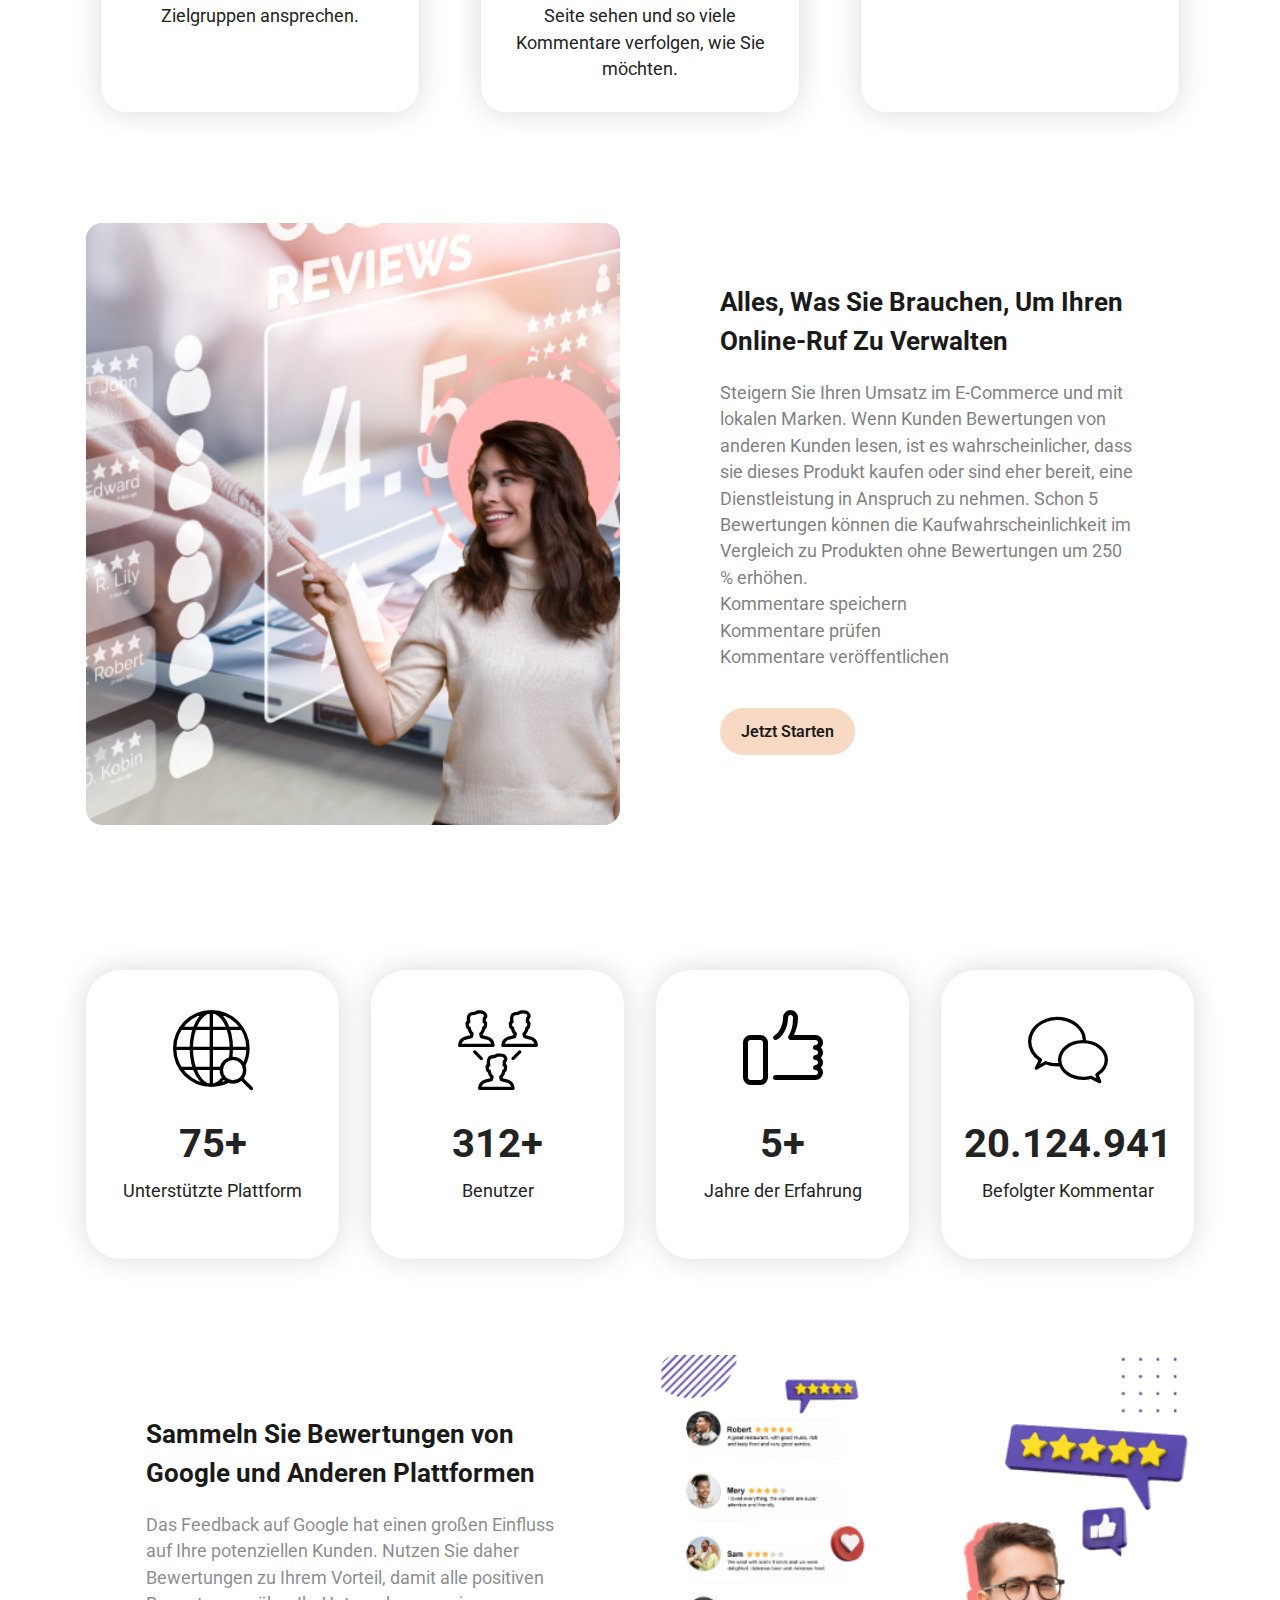
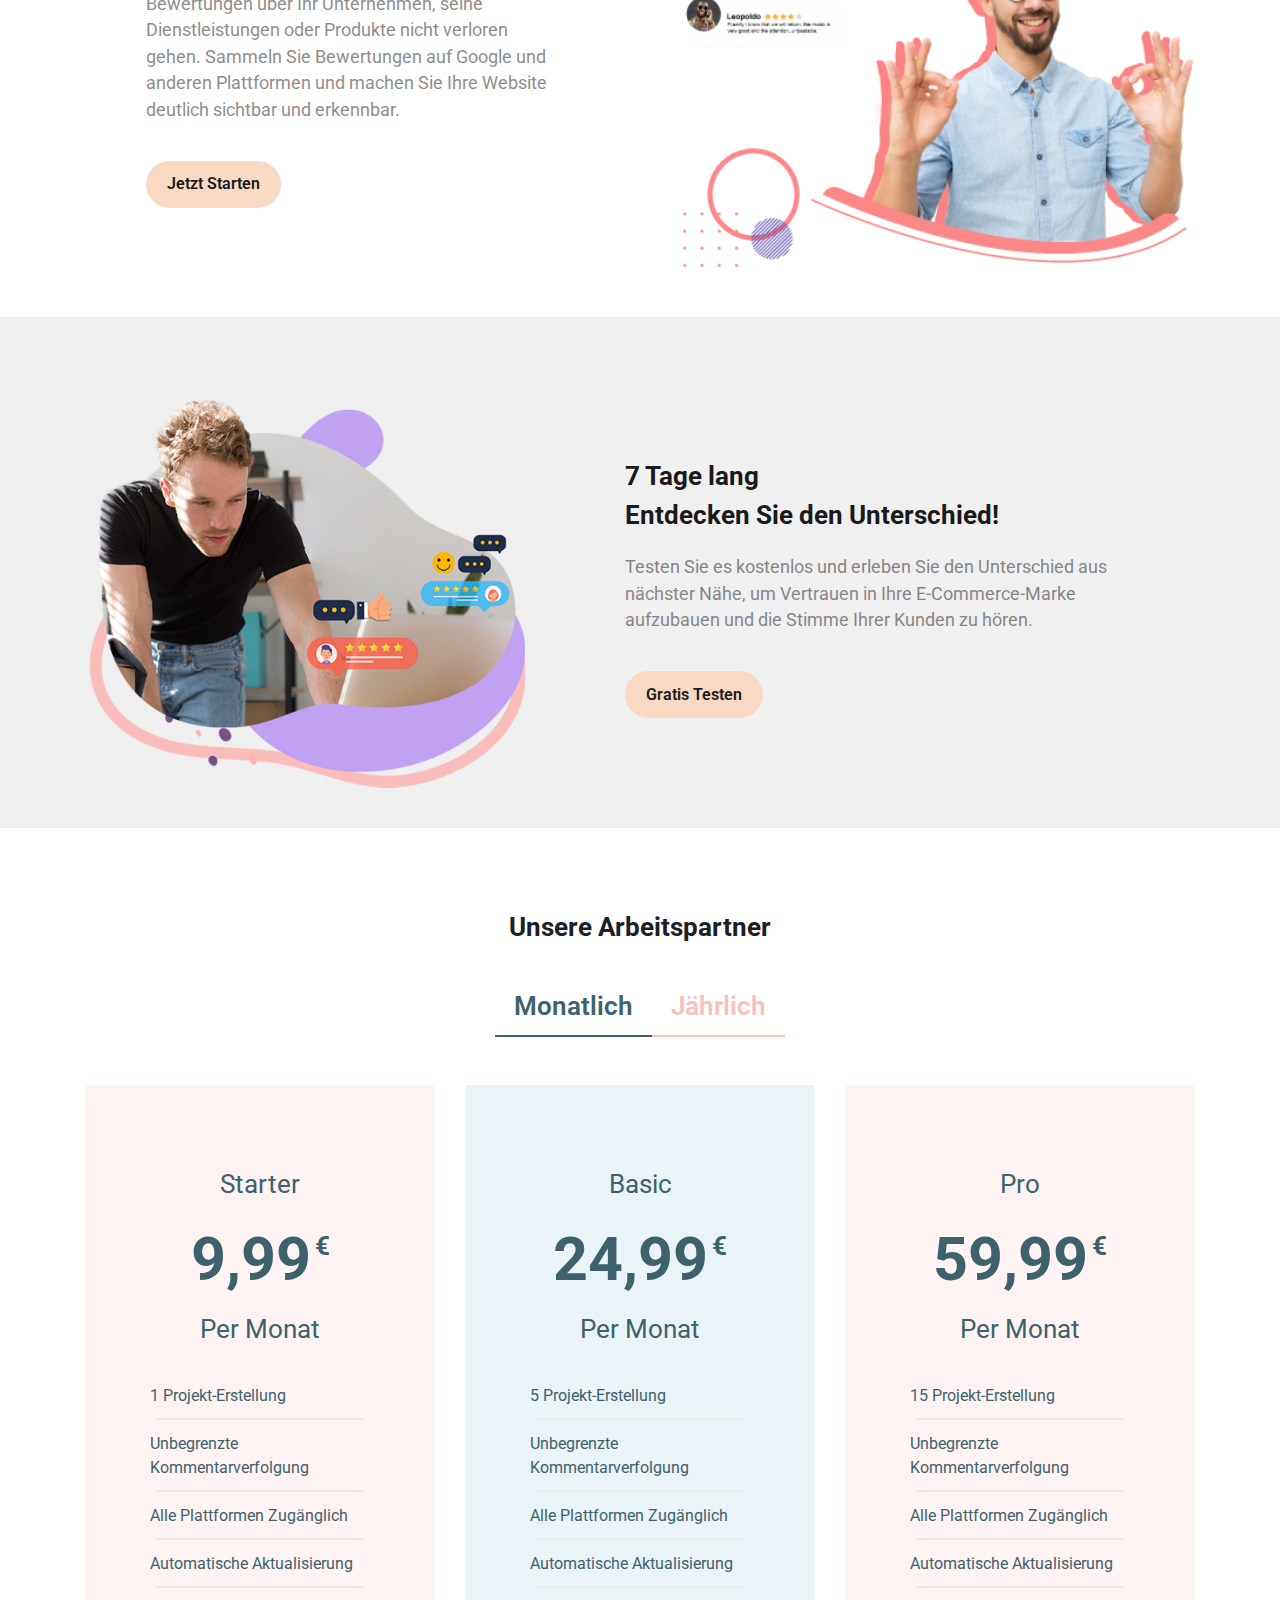
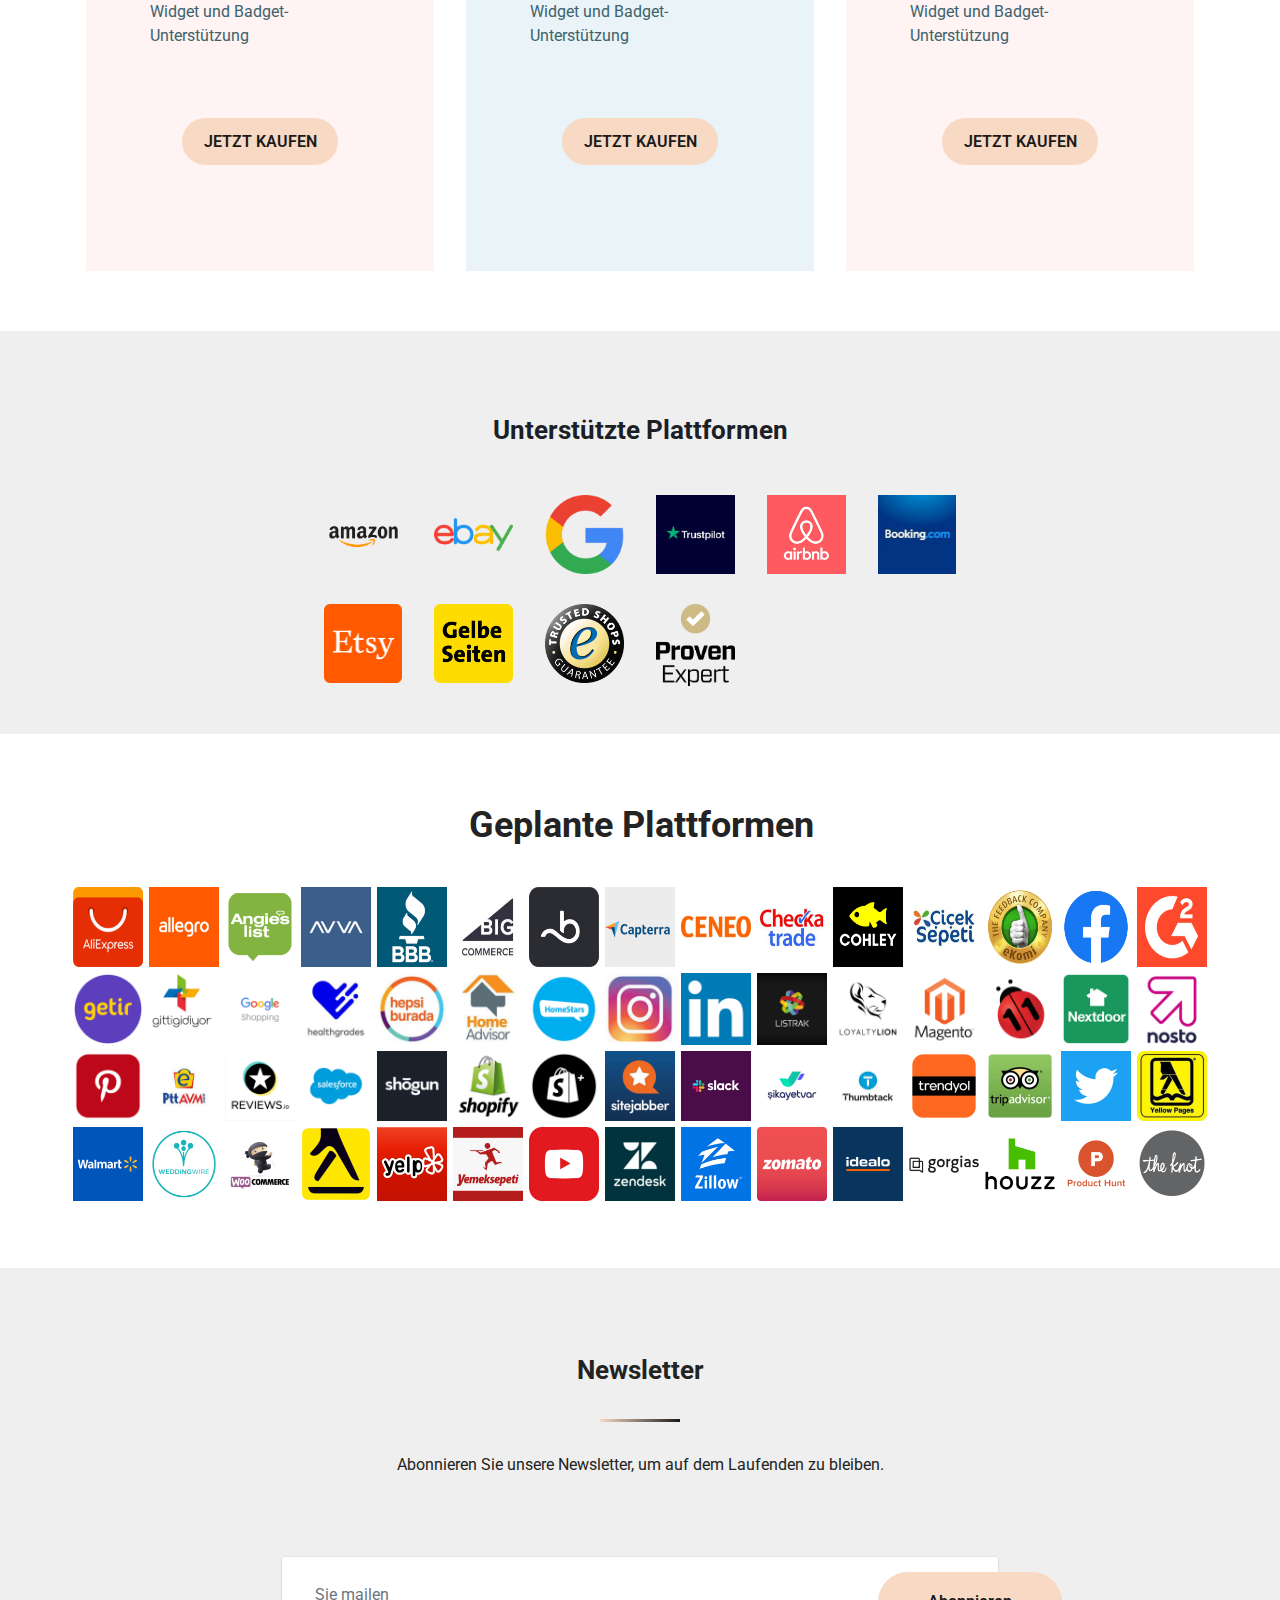
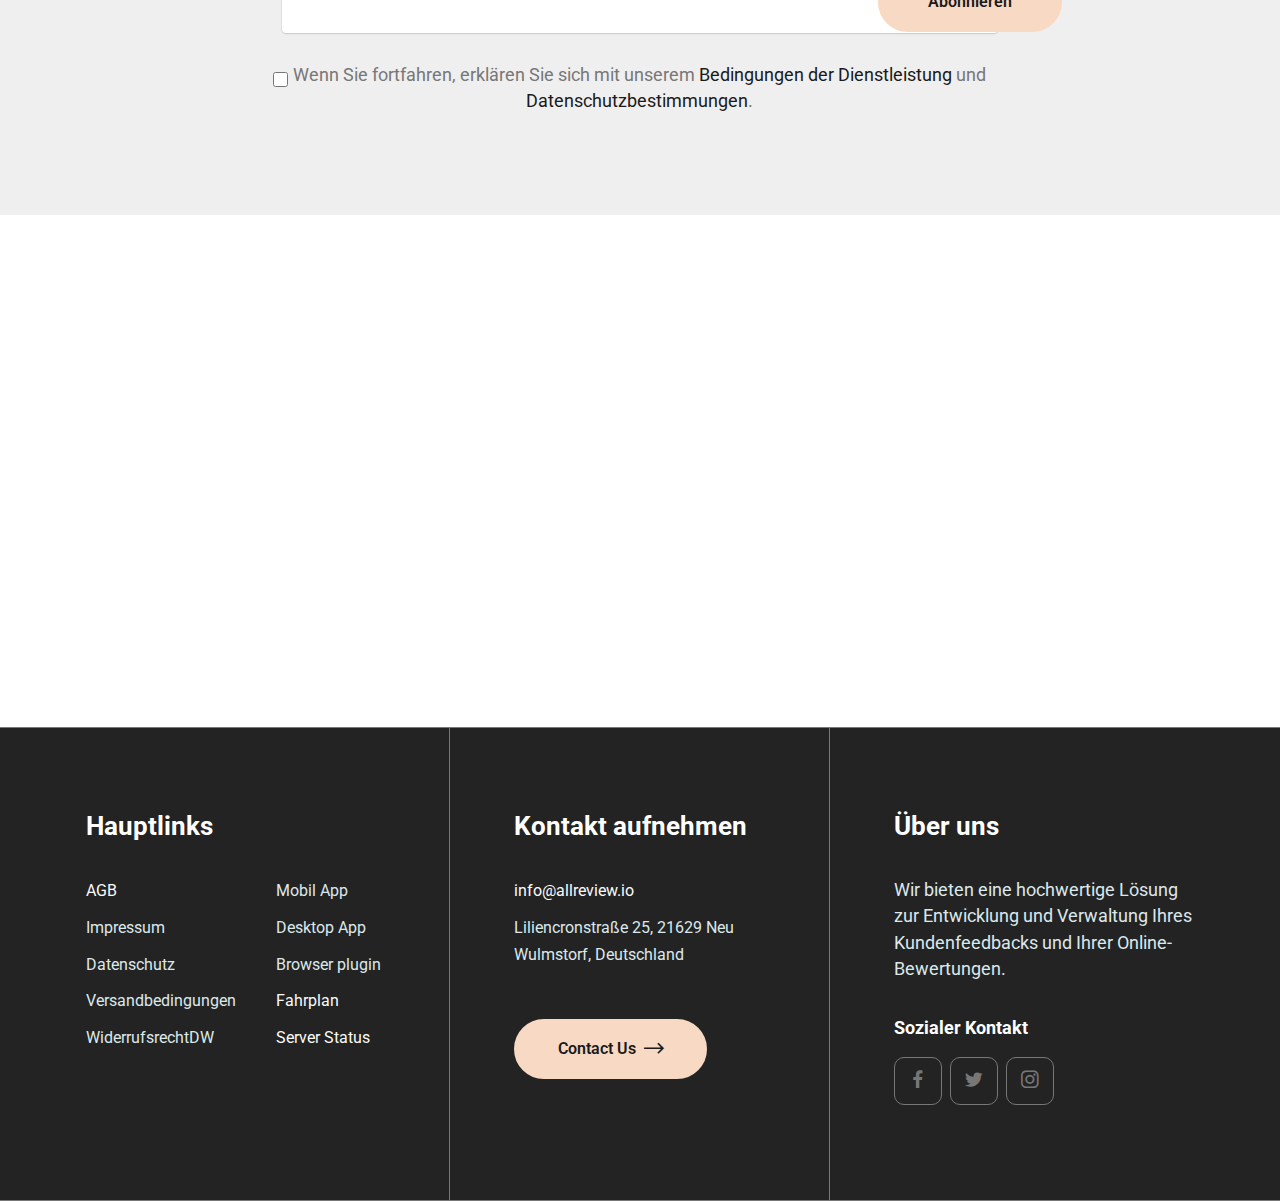
==== commit 7b61839a: "sdcvb" ====
--- a/index.html
+++ b/index.html
@@ -595,6 +595,41 @@
                         <div class="col-12 col-sm-2 it">
                             <div class="item-wrapper">
                                 <div class="item-img">
+                                    <img src="[data-uri]" alt="" data-slide-to="1" data-bs-slide-to="1" loading="lazy" class="lazyload" data-src="assets/images/0000029-airbnb-420-157x157.png">
+                                </div>
+                            </div>
+                        </div>
+                        <div class="col-12 col-sm-2 it">
+                            <div class="item-wrapper">
+                                <div class="item-img">
+                                    <img src="[data-uri]" alt="" data-slide-to="1" data-bs-slide-to="1" loading="lazy" class="lazyload" data-src="assets/images/0000033-booking-420-157x157.jpg">
+                                </div>
+                            </div>
+                        </div>
+                        <div class="col-12 col-sm-2 it">
+                            <div class="item-wrapper">
+                                <div class="item-img">
+                                    <img src="[data-uri]" alt="" data-slide-to="1" data-bs-slide-to="1" loading="lazy" class="lazyload" data-src="assets/images/0000043-esty-420-157x157.png">
+                                </div>
+                            </div>
+                        </div>
+                        <div class="col-12 col-sm-2 it">
+                            <div class="item-wrapper">
+                                <div class="item-img">
+                                    <img src="[data-uri]" alt="" data-slide-to="1" data-bs-slide-to="1" loading="lazy" class="lazyload" data-src="assets/images/gelbeseiten-1-157x157.png">
+                                </div>
+                            </div>
+                        </div>
+                        <div class="col-12 col-sm-2 it">
+                            <div class="item-wrapper">
+                                <div class="item-img">
+                                    <img src="[data-uri]" alt="" data-slide-to="1" data-bs-slide-to="1" loading="lazy" class="lazyload" data-src="assets/images/trustedshops-rgb.svg">
+                                </div>
+                            </div>
+                        </div>
+                        <div class="col-12 col-sm-2 it">
+                            <div class="item-wrapper">
+                                <div class="item-img">
                                     <img src="[data-uri]" alt="" data-slide-to="1" data-bs-slide-to="1" loading="lazy" class="lazyload" data-src="assets/images/0000143-provent-expert-420-221x229.png">
                                 </div>
                             </div>
@@ -608,531 +643,82 @@
     </div>
 </section>
 
-<section class="content2 cid-teI87vdQFU" id="content02-2q">
+<section data-bs-version="5.1" class="features6 cid-tffbRhRsdO" id="features6-3f">
+
+    
+
+    
     
     <div class="container">
-        <div class="row justify-content-center">
-            <div class="col-md-12 col-lg-7">
-                <h3 class="mbr-section-title mbr-fonts-style mb-4 display-5"><strong>Geplante Plattformen</strong></h3>
+        <div class="row">
+            <div class="col-12 col-lg-8">
+                <h6 class="card-title mbr-fonts-style align-left mb-4 display-5"><strong>Geplante Plattformen</strong></h6>
                 
-                
-            </div>
-        </div>
-    </div>
-</section>
-
-<section class="image2 studiom4_image2 cid-teI43ZwE3X" id="image2-2p">
-
-    
-
-    
-
-    <div class="container">
-        <div class="row justify-content-center">
-            <div class="card col-sm-6 col-md-2 col-lg-2">
-                <div class="card-wrapper">
-                    <div class="card-img">
-                        <img src="[data-uri]" alt="" loading="lazy" class="lazyload" data-src="assets/images/0000022-aliexpress-420-209x209.png">
-                    </div>
-
-                </div>
-            </div>
-
-            <div class="card col-sm-6 col-md-2 col-lg-2">
-                <div class="card-wrapper">
-                    <div class="card-img">
-                        <img src="[data-uri]" alt="" loading="lazy" class="lazyload" data-src="assets/images/0000023-allegro-420-209x209.png">
-                    </div>
-                </div>
-            </div>
-
-            <div class="card col-sm-6 col-md-2 col-lg-2">
-                <div class="card-wrapper">
-                    <div class="card-img">
-                        <img src="[data-uri]" alt="" loading="lazy" class="lazyload" data-src="assets/images/0000025-angies-list-420-209x238.png">
-                    </div>
-
-                </div>
-            </div>
-
-            <div class="card col-sm-6 col-md-2 col-lg-2">
-                <div class="card-wrapper">
-                    <div class="card-img">
-                        <img src="[data-uri]" alt="" loading="lazy" class="lazyload" data-src="assets/images/0000029-airbnb-420-209x209.png">
-                    </div>
-
-                </div>
-            </div>
-            <div class="card col-sm-6 col-md-2 col-lg-2">
-                <div class="card-wrapper">
-                    <div class="card-img">
-                        <img src="[data-uri]" alt="" loading="lazy" class="lazyload" data-src="assets/images/0000031-avva-420-209x209.png">
-                    </div>
-                </div>
-            </div>
-            <div class="card col-sm-6 col-md-2 col-lg-2">
-                <div class="card-wrapper">
-                    <div class="card-img">
-                        <img src="[data-uri]" alt="" loading="lazy" class="lazyload" data-src="assets/images/0000032-bbb-420-209x210.png">
-                    </div>
-                </div>
-            </div>
-            <div class="card col-sm-6 col-md-2 col-lg-2">
-                <div class="card-wrapper">
-                    <div class="card-img">
-                        <img src="[data-uri]" alt="" loading="lazy" class="lazyload" data-src="assets/images/0000033-booking-420-209x209.jpg">
-                    </div>
-
-                </div>
-            </div>
-
-            <div class="card col-sm-6 col-md-2 col-lg-2">
-                <div class="card-wrapper">
-                    <div class="card-img">
-                        <img src="[data-uri]" alt="" loading="lazy" class="lazyload" data-src="assets/images/0000034-bigcommerce-420-209x209.jpg">
-                    </div>
-                </div>
-            </div>
-
-            <div class="card col-sm-6 col-md-2 col-lg-2">
-                <div class="card-wrapper">
-                    <div class="card-img">
-                        <img src="[data-uri]" alt="" loading="lazy" class="lazyload" data-src="assets/images/0000035-booksy-420-209x209.png">
-                    </div>
-
-                </div>
-            </div>
-
-            <div class="card col-sm-6 col-md-2 col-lg-2">
-                <div class="card-wrapper">
-                    <div class="card-img">
-                        <img src="[data-uri]" alt="" loading="lazy" class="lazyload" data-src="assets/images/0000036-captera-420-209x209.png">
-                    </div>
-
-                </div>
-            </div>
-            <div class="card col-sm-6 col-md-2 col-lg-2">
-                <div class="card-wrapper">
-                    <div class="card-img">
-                        <img src="[data-uri]" alt="" loading="lazy" class="lazyload" data-src="assets/images/0000037-ceneo-420-209x209.png">
-                    </div>
-                </div>
-            </div>
-            <div class="card col-sm-6 col-md-2 col-lg-2">
-                <div class="card-wrapper">
-                    <div class="card-img">
-                        <img src="[data-uri]" alt="" loading="lazy" class="lazyload" data-src="assets/images/0000038-checkatrade-420-209x209.jpg">
-                    </div>
-                </div>
-            </div>
-            <div class="card col-sm-6 col-md-2 col-lg-2">
-                <div class="card-wrapper">
-                    <div class="card-img">
-                        <img src="[data-uri]" alt="" loading="lazy" class="lazyload" data-src="assets/images/0000039-cohley-420-209x209.png">
-                    </div>
-
-                </div>
-            </div>
-
-            <div class="card col-sm-6 col-md-2 col-lg-2">
-                <div class="card-wrapper">
-                    <div class="card-img">
-                        <img src="[data-uri]" alt="" loading="lazy" class="lazyload" data-src="assets/images/0000041-ciceksepetiurun-420-209x209.jpg">
-                    </div>
-                </div>
-            </div>
-
-            <div class="card col-sm-6 col-md-2 col-lg-2">
-                <div class="card-wrapper">
-                    <div class="card-img">
-                        <img src="[data-uri]" alt="" loading="lazy" class="lazyload" data-src="assets/images/0000042-ekomi-420-209x209.png">
-                    </div>
-
-                </div>
-            </div>
-
-            <div class="card col-sm-6 col-md-2 col-lg-2">
-                <div class="card-wrapper">
-                    <div class="card-img">
-                        <img src="[data-uri]" alt="" loading="lazy" class="lazyload" data-src="assets/images/0000043-esty-420-209x209.png">
-                    </div>
-
-                </div>
-            </div>
-            <div class="card col-sm-6 col-md-2 col-lg-2">
-                <div class="card-wrapper">
-                    <div class="card-img">
-                        <img src="[data-uri]" alt="" loading="lazy" class="lazyload" data-src="assets/images/0000044-facebook-420-209x209.png">
-                    </div>
-                </div>
-            </div>
-            <div class="card col-sm-6 col-md-2 col-lg-2">
-                <div class="card-wrapper">
-                    <div class="card-img">
-                        <img src="[data-uri]" alt="" loading="lazy" class="lazyload" data-src="assets/images/0000045-g2-420-209x209.png">
-                    </div>
-                </div>
-            </div>
-            <div class="card col-sm-6 col-md-2 col-lg-2">
-                <div class="card-wrapper">
-                    <div class="card-img">
-                        <img src="[data-uri]" alt="" loading="lazy" class="lazyload" data-src="assets/images/0000056-instagram-420-209x209.jpg">
-                    </div>
-
-                </div>
-            </div>
-
-            <div class="card col-sm-6 col-md-2 col-lg-2">
-                <div class="card-wrapper">
-                    <div class="card-img">
-                        <img src="[data-uri]" alt="" loading="lazy" class="lazyload" data-src="assets/images/0000060-linkedin-420-209x209.png">
-                    </div>
-                </div>
-            </div>
-
-            <div class="card col-sm-6 col-md-2 col-lg-2">
-                <div class="card-wrapper">
-                    <div class="card-img">
-                        <img src="[data-uri]" alt="" loading="lazy" class="lazyload" data-src="assets/images/0000061-listrak-420-209x209.png">
-                    </div>
-
-                </div>
-            </div>
-
-            <div class="card col-sm-6 col-md-2 col-lg-2">
-                <div class="card-wrapper">
-                    <div class="card-img">
-                        <img src="[data-uri]" alt="" loading="lazy" class="lazyload" data-src="assets/images/0000062-loyalty-420-209x209.png">
-                    </div>
-
-                </div>
-            </div>
-            <div class="card col-sm-6 col-md-2 col-lg-2">
-                <div class="card-wrapper">
-                    <div class="card-img">
-                        <img src="[data-uri]" alt="" loading="lazy" class="lazyload" data-src="assets/images/0000063-magento-420-209x216.png">
-                    </div>
-                </div>
-            </div>
-            <div class="card col-sm-6 col-md-2 col-lg-2">
-                <div class="card-wrapper">
-                    <div class="card-img">
-                        <img src="[data-uri]" alt="" loading="lazy" class="lazyload" data-src="assets/images/0000064-n11-420-209x209.png">
-                    </div>
-                </div>
-            </div>
-            <div class="card col-sm-6 col-md-2 col-lg-2">
-                <div class="card-wrapper">
-                    <div class="card-img">
-                        <img src="[data-uri]" alt="" loading="lazy" class="lazyload" data-src="assets/images/0000046-getir-420-209x209.png">
-                    </div>
-
-                </div>
-            </div>
-
-            <div class="card col-sm-6 col-md-2 col-lg-2">
-                <div class="card-wrapper">
-                    <div class="card-img">
-                        <img src="[data-uri]" alt="" loading="lazy" class="lazyload" data-src="assets/images/0000047-gittigidiyor-420-209x209.png">
-                    </div>
-                </div>
-            </div>
-
-            <div class="card col-sm-6 col-md-2 col-lg-2">
-                <div class="card-wrapper">
-                    <div class="card-img">
-                        <img src="[data-uri]" alt="" loading="lazy" class="lazyload" data-src="assets/images/0000049-google-shopping-420-209x209.png">
-                    </div>
-
-                </div>
-            </div>
-
-            <div class="card col-sm-6 col-md-2 col-lg-2">
-                <div class="card-wrapper">
-                    <div class="card-img">
-                        <img src="[data-uri]" alt="" loading="lazy" class="lazyload" data-src="assets/images/0000051-healthgrades-420-209x209.jpg">
-                    </div>
-
-                </div>
-            </div>
-            <div class="card col-sm-6 col-md-2 col-lg-2">
-                <div class="card-wrapper">
-                    <div class="card-img">
-                        <img src="[data-uri]" alt="" loading="lazy" class="lazyload" data-src="assets/images/0000052-hepsiburadaurun-420-209x209.jpg">
-                    </div>
-                </div>
-            </div>
-            <div class="card col-sm-6 col-md-2 col-lg-2">
-                <div class="card-wrapper">
-                    <div class="card-img">
-                        <img src="[data-uri]" alt="" loading="lazy" class="lazyload" data-src="assets/images/0000053-homeadvisor-420-209x209.jpg">
-                    </div>
-                </div>
-            </div>
-            <div class="card col-sm-6 col-md-2 col-lg-2">
-                <div class="card-wrapper">
-                    <div class="card-img">
-                        <img src="[data-uri]" alt="" loading="lazy" class="lazyload" data-src="assets/images/0000054-homestars-420-209x209.png">
-                    </div>
-
-                </div>
-            </div>
-
-            <div class="card col-sm-6 col-md-2 col-lg-2">
-                <div class="card-wrapper">
-                    <div class="card-img">
-                        <img src="[data-uri]" alt="" loading="lazy" class="lazyload" data-src="assets/images/0000065-nextdoor-420-209x209.png">
-                    </div>
-                </div>
-            </div>
-
-            <div class="card col-sm-6 col-md-2 col-lg-2">
-                <div class="card-wrapper">
-                    <div class="card-img">
-                        <img src="[data-uri]" alt="" loading="lazy" class="lazyload" data-src="assets/images/0000066-nosto-420-209x208.png">
-                    </div>
-
-                </div>
-            </div>
-
-            <div class="card col-sm-6 col-md-2 col-lg-2">
-                <div class="card-wrapper">
-                    <div class="card-img">
-                        <img src="[data-uri]" alt="" loading="lazy" class="lazyload" data-src="assets/images/0000067-pinterest-420-209x209.png">
-                    </div>
-
-                </div>
-            </div>
-            <div class="card col-sm-6 col-md-2 col-lg-2">
-                <div class="card-wrapper">
-                    <div class="card-img">
-                        <img src="[data-uri]" alt="" loading="lazy" class="lazyload" data-src="assets/images/0000069-pttavmurun-420-209x209.jpg">
-                    </div>
-                </div>
-            </div>
-            <div class="card col-sm-6 col-md-2 col-lg-2">
-                <div class="card-wrapper">
-                    <div class="card-img">
-                        <img src="[data-uri]" alt="" loading="lazy" class="lazyload" data-src="assets/images/0000071-reviewsio-420-209x209.png">
-                    </div>
-                </div>
-            </div>
-            <div class="card col-sm-6 col-md-2 col-lg-2">
-                <div class="card-wrapper">
-                    <div class="card-img">
-                        <img src="[data-uri]" alt="" loading="lazy" class="lazyload" data-src="assets/images/0000072-salesforcecc-420-209x209.png">
-                    </div>
-
-                </div>
-            </div>
-
-            <div class="card col-sm-6 col-md-2 col-lg-2">
-                <div class="card-wrapper">
-                    <div class="card-img">
-                        <img src="[data-uri]" alt="" loading="lazy" class="lazyload" data-src="assets/images/0000073-shogun-420-209x209.png">
-                    </div>
-                </div>
-            </div>
-
-            <div class="card col-sm-6 col-md-2 col-lg-2">
-                <div class="card-wrapper">
-                    <div class="card-img">
-                        <img src="[data-uri]" alt="" loading="lazy" class="lazyload" data-src="assets/images/0000074-shopify-420-209x209.png">
-                    </div>
-
-                </div>
-            </div>
-
-            <div class="card col-sm-6 col-md-2 col-lg-2">
-                <div class="card-wrapper">
-                    <div class="card-img">
-                        <img src="[data-uri]" alt="" loading="lazy" class="lazyload" data-src="assets/images/0000075-shopifyplus-420-209x209.png">
-                    </div>
-
-                </div>
-            </div>
-            <div class="card col-sm-6 col-md-2 col-lg-2">
-                <div class="card-wrapper">
-                    <div class="card-img">
-                        <img src="[data-uri]" alt="" loading="lazy" class="lazyload" data-src="assets/images/0000076-sitejabber-420-209x209.png">
-                    </div>
-                </div>
-            </div>
-            <div class="card col-sm-6 col-md-2 col-lg-2">
-                <div class="card-wrapper">
-                    <div class="card-img">
-                        <img src="[data-uri]" alt="" loading="lazy" class="lazyload" data-src="assets/images/0000077-slack-420-209x209.png">
-                    </div>
-                </div>
-            </div>
-            <div class="card col-sm-6 col-md-2 col-lg-2">
-                <div class="card-wrapper">
-                    <div class="card-img">
-                        <img src="[data-uri]" alt="" loading="lazy" class="lazyload" data-src="assets/images/0000078-sikayetvar-420-209x209.png">
-                    </div>
-
-                </div>
-            </div>
-
-            <div class="card col-sm-6 col-md-2 col-lg-2">
-                <div class="card-wrapper">
-                    <div class="card-img">
-                        <img src="[data-uri]" alt="" loading="lazy" class="lazyload" data-src="assets/images/0000080-thumbtack-420-209x210.jpg">
-                    </div>
-                </div>
-            </div>
-
-            <div class="card col-sm-6 col-md-2 col-lg-2">
-                <div class="card-wrapper">
-                    <div class="card-img">
-                        <img src="[data-uri]" alt="" loading="lazy" class="lazyload" data-src="assets/images/0000081-trendyol-420-209x209.png">
-                    </div>
-
-                </div>
-            </div>
-
-            <div class="card col-sm-6 col-md-2 col-lg-2">
-                <div class="card-wrapper">
-                    <div class="card-img">
-                        <img src="[data-uri]" alt="" loading="lazy" class="lazyload" data-src="assets/images/0000082-tripadvisor-420-209x209.png">
-                    </div>
-
-                </div>
-            </div>
-            <div class="card col-sm-6 col-md-2 col-lg-2">
-                <div class="card-wrapper">
-                    <div class="card-img">
-                        <img src="[data-uri]" alt="" loading="lazy" class="lazyload" data-src="assets/images/0000085-twitter-420-209x209.png">
-                    </div>
-                </div>
-            </div>
-            <div class="card col-sm-6 col-md-2 col-lg-2">
-                <div class="card-wrapper">
-                    <div class="card-img">
-                        <img src="[data-uri]" alt="" loading="lazy" class="lazyload" data-src="assets/images/0000089-yellow-pages-420-209x209.jpg">
-                    </div>
-                </div>
-            </div>
-            <div class="card col-sm-6 col-md-2 col-lg-2">
-                <div class="card-wrapper">
-                    <div class="card-img">
-                        <img src="[data-uri]" alt="" loading="lazy" class="lazyload" data-src="assets/images/0000090-walmart-420-209x209.png">
-                    </div>
-
-                </div>
-            </div>
-
-            <div class="card col-sm-6 col-md-2 col-lg-2">
-                <div class="card-wrapper">
-                    <div class="card-img">
-                        <img src="[data-uri]" alt="" loading="lazy" class="lazyload" data-src="assets/images/0000091-weddingwire-420-209x210.png">
-                    </div>
-                </div>
-            </div>
-
-            <div class="card col-sm-6 col-md-2 col-lg-2">
-                <div class="card-wrapper">
-                    <div class="card-img">
-                        <img src="[data-uri]" alt="" loading="lazy" class="lazyload" data-src="assets/images/0000092-woocommerce-420-209x209.png">
-                    </div>
-
-                </div>
-            </div>
-
-            <div class="card col-sm-6 col-md-2 col-lg-2">
-                <div class="card-wrapper">
-                    <div class="card-img">
-                        <img src="[data-uri]" alt="" loading="lazy" class="lazyload" data-src="assets/images/0000093-yell-420-209x209.png">
-                    </div>
-
-                </div>
-            </div>
-            <div class="card col-sm-6 col-md-2 col-lg-2">
-                <div class="card-wrapper">
-                    <div class="card-img">
-                        <img src="[data-uri]" alt="" loading="lazy" class="lazyload" data-src="assets/images/0000094-yelp-420-209x209.png">
-                    </div>
-                </div>
-            </div>
-            <div class="card col-sm-6 col-md-2 col-lg-2">
-                <div class="card-wrapper">
-                    <div class="card-img">
-                        <img src="[data-uri]" alt="" loading="lazy" class="lazyload" data-src="assets/images/0000095-yemek-sepeti-420-209x209.jpg">
-                    </div>
-                </div>
-            </div>
-            <div class="card col-sm-6 col-md-2 col-lg-2">
-                <div class="card-wrapper">
-                    <div class="card-img">
-                        <img src="[data-uri]" alt="" loading="lazy" class="lazyload" data-src="assets/images/0000096-youtube-420-209x209.png">
-                    </div>
-
-                </div>
-            </div>
-
-            <div class="card col-sm-6 col-md-2 col-lg-2">
-                <div class="card-wrapper">
-                    <div class="card-img">
-                        <img src="[data-uri]" alt="" loading="lazy" class="lazyload" data-src="assets/images/0000098-zendesk-420-209x209.png">
-                    </div>
-                </div>
-            </div>
-
-            <div class="card col-sm-6 col-md-2 col-lg-2">
-                <div class="card-wrapper">
-                    <div class="card-img">
-                        <img src="[data-uri]" alt="" loading="lazy" class="lazyload" data-src="assets/images/0000099-zillow-420-209x209.png">
-                    </div>
-
-                </div>
-            </div>
-
-            <div class="card col-sm-6 col-md-2 col-lg-2">
-                <div class="card-wrapper">
-                    <div class="card-img">
-                        <img src="[data-uri]" alt="" loading="lazy" class="lazyload" data-src="assets/images/0000100-zomato-420-209x209.png">
-                    </div>
-
-                </div>
-            </div>
-            <div class="card col-sm-6 col-md-2 col-lg-2">
-                <div class="card-wrapper">
-                    <div class="card-img">
-                        <img src="[data-uri]" alt="" loading="lazy" class="lazyload" data-src="assets/images/0000101-idealo-420-209x209.png">
-                    </div>
-                </div>
-            </div>
-            <div class="card col-sm-6 col-md-2 col-lg-2">
-                <div class="card-wrapper">
-                    <div class="card-img">
-                        <img src="[data-uri]" alt="" loading="lazy" class="lazyload" data-src="assets/images/0000145-gorgias-420-209x214.png">
-                    </div>
-                </div>
-            </div>
-            <div class="card col-sm-6 col-md-2 col-lg-2">
-                <div class="card-wrapper">
-                    <div class="card-img">
-                        <img src="[data-uri]" alt="" loading="lazy" class="lazyload" data-src="assets/images/0000146-houzz-420-209x214.png">
-                    </div>
-
-                </div>
-            </div>
-
-            <div class="card col-sm-6 col-md-2 col-lg-2">
-                <div class="card-wrapper">
-                    <div class="card-img">
-                        <img src="[data-uri]" alt="" loading="lazy" class="lazyload" data-src="assets/images/0000147-product-hunt-420-209x214.png">
-                    </div>
-                </div>
-            </div>
-
-            <div class="card col-sm-6 col-md-2 col-lg-2">
-                <div class="card-wrapper">
-                    <div class="card-img">
-                        <img src="[data-uri]" alt="" loading="lazy" class="lazyload" data-src="assets/images/0000148-the-knot-420-209x219.png">
-                    </div>
-
-                </div>
+            </div>
+            <div class="col-12">
+               <div class="image-wrapper row">
+                      <img src="[data-uri]" alt="" title="" loading="lazy" class="lazyload" data-src="assets/images/0000022-aliexpress-420-240x240.png"> 
+                       <img src="[data-uri]" alt="" title="" loading="lazy" class="lazyload" data-src="assets/images/0000023-allegro-420-240x240.png">
+                       <img src="[data-uri]" alt="" title="" loading="lazy" class="lazyload" data-src="assets/images/0000025-angies-list-420-240x274.png">
+                      <img src="[data-uri]" alt="" title="" loading="lazy" class="lazyload" data-src="assets/images/0000031-avva-420-240x240.png"> 
+                   <img src="[data-uri]" alt="" title="" loading="lazy" class="lazyload" data-src="assets/images/0000032-bbb-420-150x151.png"> 
+                       <img src="[data-uri]" alt="" title="" loading="lazy" class="lazyload" data-src="assets/images/0000034-bigcommerce-420-150x150.jpg">
+                      <img src="[data-uri]" alt="" title="" loading="lazy" class="lazyload" data-src="assets/images/0000035-booksy-420-150x150.png"> 
+                      <img src="[data-uri]" alt="" title="" loading="lazy" class="lazyload" data-src="assets/images/0000036-captera-420-150x150.png"> 
+                   <img src="[data-uri]" alt="" title="" loading="lazy" class="lazyload" data-src="assets/images/0000037-ceneo-420-150x150.png"> 
+                       <img src="[data-uri]" alt="" title="" loading="lazy" class="lazyload" data-src="assets/images/0000038-checkatrade-420-150x150.jpg">
+                       <img src="[data-uri]" alt="" title="" loading="lazy" class="lazyload" data-src="assets/images/0000039-cohley-420-150x150.png">
+                      <img src="[data-uri]" alt="" title="" loading="lazy" class="lazyload" data-src="assets/images/0000041-ciceksepetiurun-420-150x150.jpg"> 
+                      <img src="[data-uri]" alt="" title="" loading="lazy" class="lazyload" data-src="assets/images/0000042-ekomi-420-150x150.png"> 
+                       <img src="[data-uri]" alt="" title="" loading="lazy" class="lazyload" data-src="assets/images/0000044-facebook-420-150x150.png">
+                       <img src="[data-uri]" alt="" title="" loading="lazy" class="lazyload" data-src="assets/images/0000045-g2-420-150x150.png">
+                      <img src="[data-uri]" alt="" title="" loading="lazy" class="lazyload" data-src="assets/images/0000046-getir-420-150x150.png"> 
+                      <img src="[data-uri]" alt="" title="" loading="lazy" class="lazyload" data-src="assets/images/0000047-gittigidiyor-420-150x150.png"> 
+                   <img src="[data-uri]" alt="" title="" loading="lazy" class="lazyload" data-src="assets/images/0000049-google-shopping-420-150x150.png"> 
+                       <img src="[data-uri]" alt="" title="" loading="lazy" class="lazyload" data-src="assets/images/0000051-healthgrades-420-150x150.jpg">
+                       <img src="[data-uri]" alt="" title="" loading="lazy" class="lazyload" data-src="assets/images/0000052-hepsiburadaurun-420-150x150.jpg">
+                      <img src="[data-uri]" alt="" title="" loading="lazy" class="lazyload" data-src="assets/images/0000053-homeadvisor-420-150x150.jpg"> 
+                      <img src="[data-uri]" alt="" title="" loading="lazy" class="lazyload" data-src="assets/images/0000054-homestars-420-150x150.png"> 
+                   <img src="[data-uri]" alt="" title="" loading="lazy" class="lazyload" data-src="assets/images/0000056-instagram-420-150x150.jpg"> 
+                       <img src="[data-uri]" alt="" title="" loading="lazy" class="lazyload" data-src="assets/images/0000060-linkedin-420-150x150.png">
+                       <img src="[data-uri]" alt="" title="" loading="lazy" class="lazyload" data-src="assets/images/0000061-listrak-420-150x150.png">
+                      <img src="[data-uri]" alt="" title="" loading="lazy" class="lazyload" data-src="assets/images/0000062-loyalty-420-150x150.png"> 
+                      <img src="[data-uri]" alt="" title="" loading="lazy" class="lazyload" data-src="assets/images/0000063-magento-420-150x155.png"> 
+                   <img src="[data-uri]" alt="" title="" loading="lazy" class="lazyload" data-src="assets/images/0000064-n11-420-150x150.png"> 
+                       <img src="[data-uri]" alt="" title="" loading="lazy" class="lazyload" data-src="assets/images/0000065-nextdoor-420-150x150.png">
+                       <img src="[data-uri]" alt="" title="" loading="lazy" class="lazyload" data-src="assets/images/0000066-nosto-420-150x149.png">
+                      <img src="[data-uri]" alt="" title="" loading="lazy" class="lazyload" data-src="assets/images/0000067-pinterest-420-150x150.png"> 
+                      <img src="[data-uri]" alt="" title="" loading="lazy" class="lazyload" data-src="assets/images/0000069-pttavmurun-420-150x150.jpg"> 
+                   <img src="[data-uri]" alt="" title="" loading="lazy" class="lazyload" data-src="assets/images/0000071-reviewsio-420-150x150.png"> 
+                       <img src="[data-uri]" alt="" title="" loading="lazy" class="lazyload" data-src="assets/images/0000072-salesforcecc-420-150x150.png">
+                       <img src="[data-uri]" alt="" title="" loading="lazy" class="lazyload" data-src="assets/images/0000073-shogun-420-150x150.png">
+                      <img src="[data-uri]" alt="" title="" loading="lazy" class="lazyload" data-src="assets/images/0000074-shopify-420-150x150.png"> 
+                      <img src="[data-uri]" alt="" title="" loading="lazy" class="lazyload" data-src="assets/images/0000075-shopifyplus-420-150x150.png"> 
+                     <img src="[data-uri]" alt="" title="" loading="lazy" class="lazyload" data-src="assets/images/0000076-sitejabber-420-140x140.png"> 
+                   <img src="[data-uri]" alt="" title="" loading="lazy" class="lazyload" data-src="assets/images/0000077-slack-420-140x140.png"> 
+                       <img src="[data-uri]" alt="" title="" loading="lazy" class="lazyload" data-src="assets/images/0000078-sikayetvar-420-140x140.png">
+                       <img src="[data-uri]" alt="" title="" loading="lazy" class="lazyload" data-src="assets/images/0000080-thumbtack-420-140x141.jpg">
+                      <img src="[data-uri]" alt="" title="" loading="lazy" class="lazyload" data-src="assets/images/0000081-trendyol-420-140x140.png"> 
+                      <img src="[data-uri]" alt="" title="" loading="lazy" class="lazyload" data-src="assets/images/0000082-tripadvisor-420-140x140.png"> 
+                   <img src="[data-uri]" alt="" title="" loading="lazy" class="lazyload" data-src="assets/images/0000085-twitter-420-140x140.png"> 
+                       <img src="[data-uri]" alt="" title="" loading="lazy" class="lazyload" data-src="assets/images/0000089-yellow-pages-420-140x140.jpg">
+                       <img src="[data-uri]" alt="" title="" loading="lazy" class="lazyload" data-src="assets/images/0000090-walmart-420-140x140.png">
+                      <img src="[data-uri]" alt="" title="" loading="lazy" class="lazyload" data-src="assets/images/0000091-weddingwire-420-140x141.png"> 
+                      <img src="[data-uri]" alt="" title="" loading="lazy" class="lazyload" data-src="assets/images/0000092-woocommerce-420-140x140.png"> 
+                   <img src="[data-uri]" alt="" title="" loading="lazy" class="lazyload" data-src="assets/images/0000093-yell-420-140x140.png"> 
+                       <img src="[data-uri]" alt="" title="" loading="lazy" class="lazyload" data-src="assets/images/0000094-yelp-420-140x140.png">
+                       <img src="[data-uri]" alt="" title="" loading="lazy" class="lazyload" data-src="assets/images/0000095-yemek-sepeti-420-140x140.jpg">
+                      <img src="[data-uri]" alt="" title="" loading="lazy" class="lazyload" data-src="assets/images/0000096-youtube-420-140x140.png"> 
+                      <img src="[data-uri]" alt="" title="" loading="lazy" class="lazyload" data-src="assets/images/0000098-zendesk-420-140x140.png"> 
+                   <img src="[data-uri]" alt="" title="" loading="lazy" class="lazyload" data-src="assets/images/0000099-zillow-420-140x140.png"> 
+                       <img src="[data-uri]" alt="" title="" loading="lazy" class="lazyload" data-src="assets/images/0000100-zomato-420-140x140.png">
+                       <img src="[data-uri]" alt="" title="" loading="lazy" class="lazyload" data-src="assets/images/0000101-idealo-420-140x140.png">
+                      <img src="[data-uri]" alt="" title="" loading="lazy" class="lazyload" data-src="assets/images/0000145-gorgias-420-140x143.png"> 
+                      <img src="[data-uri]" alt="" title="" loading="lazy" class="lazyload" data-src="assets/images/0000146-houzz-420-140x143.png"> 
+                   <img src="[data-uri]" alt="" title="" loading="lazy" class="lazyload" data-src="assets/images/0000147-product-hunt-420-140x143.png"> 
+                       <img src="[data-uri]" alt="" title="" loading="lazy" class="lazyload" data-src="assets/images/0000148-the-knot-420-140x147.png">
+
+                </div> 
             </div>
         </div>
     </div>
@@ -1157,7 +743,7 @@
                 <div class="input-form pt-5">
                     <div class="form1" data-form-type="formoid">
                         <!---Formbuilder Form--->
-                        <form action="https://mobirise.eu/" method="POST" class="mbr-form form-with-styler" data-form-title="My Mobirise Form"><input type="hidden" name="email" data-form-email="true" value="1MnFe8KNXP7sGmnwpq37sf4mOlvHILCUW1PI12tdI5iLsOTQI3h+B+0xA+NV2zNeZbvr3ZX53mHds94AoQyuar4Lay1BBv0uRHRc6VVZZqHdcm6sn7BKTlQlhb1RDWX3.xyW62RVsBe3CYaLiNIyz4u3K+ZQknbZjl1lcbFL49t+iwATC4yJpj8rpn6ltT9ibs63BnslFfibb/st+jlNgCBZSVsHsQ5y2zrq/D/XvfV46AEvLRI4NPRbCsQp0hHin">
+                        <form action="https://mobirise.eu/" method="POST" class="mbr-form form-with-styler" data-form-title="My Mobirise Form"><input type="hidden" name="email" data-form-email="true" value="ah9PGbOtBJCJV7hI+Mdh7V776ROKrS0TKr/rS1kxgCuWTeB+p2FizC7eN4JAp3PamZsdgjPGwzX4DvyZy7G7Cy4u3KEzF2XR/5Eki/xT4RXYqxuPPl6HymmZeMJjoQ3c.dqZIsJy2MrDELOOxPToUKUtJyKM5zBN9CCOhHS+RYaBXf/jAo4ttry2sIshTgE9xNXrrngIShECJI7lqKObzPChCMWsZ5cj8yMctR6D5aH2wqcJoSKKzw8UJwupQR+sX">
                             <div class="row">
                                 <div hidden="hidden" data-form-alert="" class="alert alert-success col-12">Danke für die Anmeldung!</div>
                                 <div hidden="hidden" data-form-alert-danger="" class="alert alert-danger col-12"></div>
--- a/assets/mobirise/css/mbr-additional.css
+++ b/assets/mobirise/css/mbr-additional.css
@@ -2076,55 +2076,33 @@
     margin-top: 0px;
   }
 }
-.cid-teI87vdQFU {
-  padding-top: 2rem;
-  padding-bottom: 0rem;
+.cid-tffbRhRsdO {
+  padding-top: 4rem;
+  padding-bottom: 4rem;
   background-color: #ffffff;
 }
-.cid-teI87vdQFU .mbr-section-subtitle {
-  color: #14191e;
-}
-.cid-teI87vdQFU .mbr-text {
-  color: #777777;
-}
-.cid-teI87vdQFU .mbr-section-title {
-  text-align: center;
-}
-.cid-teI43ZwE3X {
-  padding-top: 0px;
-  padding-bottom: 30px;
-  background-color: #ffffff;
-}
-@media (max-width: 767px) {
-  .cid-teI43ZwE3X .col-sm-6 {
-    flex: 0 0 33.333333%;
-    max-width: 33.333333%;
-  }
-  .cid-teI43ZwE3X .card {
-    margin-bottom: 2rem;
-  }
-}
-@media (min-width: 767px) and (max-width: 992px) {
-  .cid-teI43ZwE3X .card {
-    margin-bottom: 2rem;
+@media (min-width: 1400px) {
+  .cid-tffbRhRsdO .container {
+    max-width: 1162px;
   }
 }
 @media (min-width: 992px) {
-  .cid-teI43ZwE3X .card-wrapper {
-    padding: 0 1.5rem;
-  }
-}
-@media (min-width: 767px) {
-  .cid-teI43ZwE3X .row {
-    margin: 0;
-  }
-}
-.cid-teI43ZwE3X .container {
-  border-top: 1px solid #ebebeb;
-  padding-top: 2rem;
-}
-.cid-teI43ZwE3X .card-img {
-  padding-bottom: 2rem;
+  .cid-tffbRhRsdO .card-title {
+    font-size: 64px;
+  }
+}
+.cid-tffbRhRsdO img {
+  width: 70px;
+  margin: 3px;
+}
+@media (max-width: 758px) {
+  .cid-tffbRhRsdO img {
+    margin-bottom: 3rem;
+  }
+}
+.cid-tffbRhRsdO .card-title {
+  font-size: 36px!important;
+  text-align: right;
 }
 .cid-teIa15Ns8O {
   padding-top: 75px;
--- a/assets/mobirise/css/mbr-additional.css
+++ b/assets/mobirise/css/mbr-additional.css
@@ -2076,55 +2076,33 @@
     margin-top: 0px;
   }
 }
-.cid-teI87vdQFU {
-  padding-top: 2rem;
-  padding-bottom: 0rem;
+.cid-tffbRhRsdO {
+  padding-top: 4rem;
+  padding-bottom: 4rem;
   background-color: #ffffff;
 }
-.cid-teI87vdQFU .mbr-section-subtitle {
-  color: #14191e;
-}
-.cid-teI87vdQFU .mbr-text {
-  color: #777777;
-}
-.cid-teI87vdQFU .mbr-section-title {
-  text-align: center;
-}
-.cid-teI43ZwE3X {
-  padding-top: 0px;
-  padding-bottom: 30px;
-  background-color: #ffffff;
-}
-@media (max-width: 767px) {
-  .cid-teI43ZwE3X .col-sm-6 {
-    flex: 0 0 33.333333%;
-    max-width: 33.333333%;
-  }
-  .cid-teI43ZwE3X .card {
-    margin-bottom: 2rem;
-  }
-}
-@media (min-width: 767px) and (max-width: 992px) {
-  .cid-teI43ZwE3X .card {
-    margin-bottom: 2rem;
+@media (min-width: 1400px) {
+  .cid-tffbRhRsdO .container {
+    max-width: 1162px;
   }
 }
 @media (min-width: 992px) {
-  .cid-teI43ZwE3X .card-wrapper {
-    padding: 0 1.5rem;
-  }
-}
-@media (min-width: 767px) {
-  .cid-teI43ZwE3X .row {
-    margin: 0;
-  }
-}
-.cid-teI43ZwE3X .container {
-  border-top: 1px solid #ebebeb;
-  padding-top: 2rem;
-}
-.cid-teI43ZwE3X .card-img {
-  padding-bottom: 2rem;
+  .cid-tffbRhRsdO .card-title {
+    font-size: 64px;
+  }
+}
+.cid-tffbRhRsdO img {
+  width: 70px;
+  margin: 3px;
+}
+@media (max-width: 758px) {
+  .cid-tffbRhRsdO img {
+    margin-bottom: 3rem;
+  }
+}
+.cid-tffbRhRsdO .card-title {
+  font-size: 36px!important;
+  text-align: right;
 }
 .cid-teIa15Ns8O {
   padding-top: 75px;
